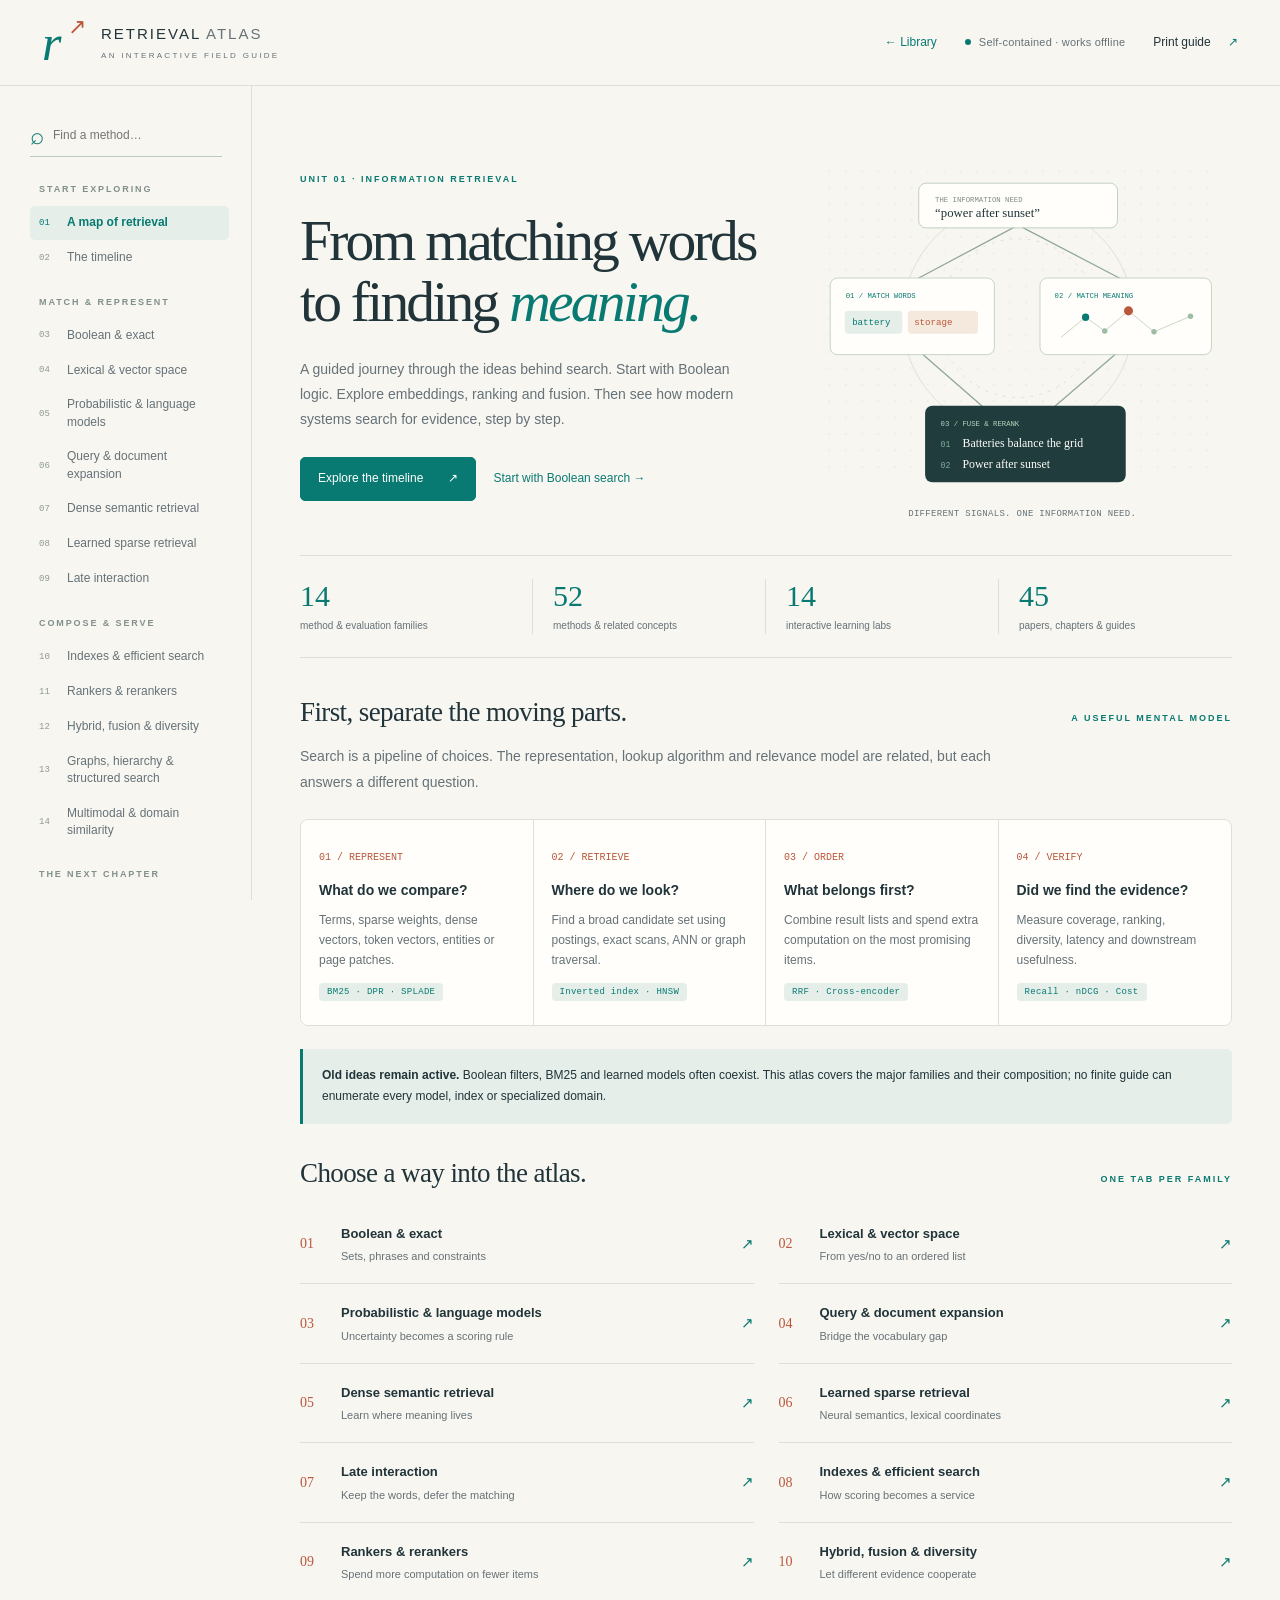
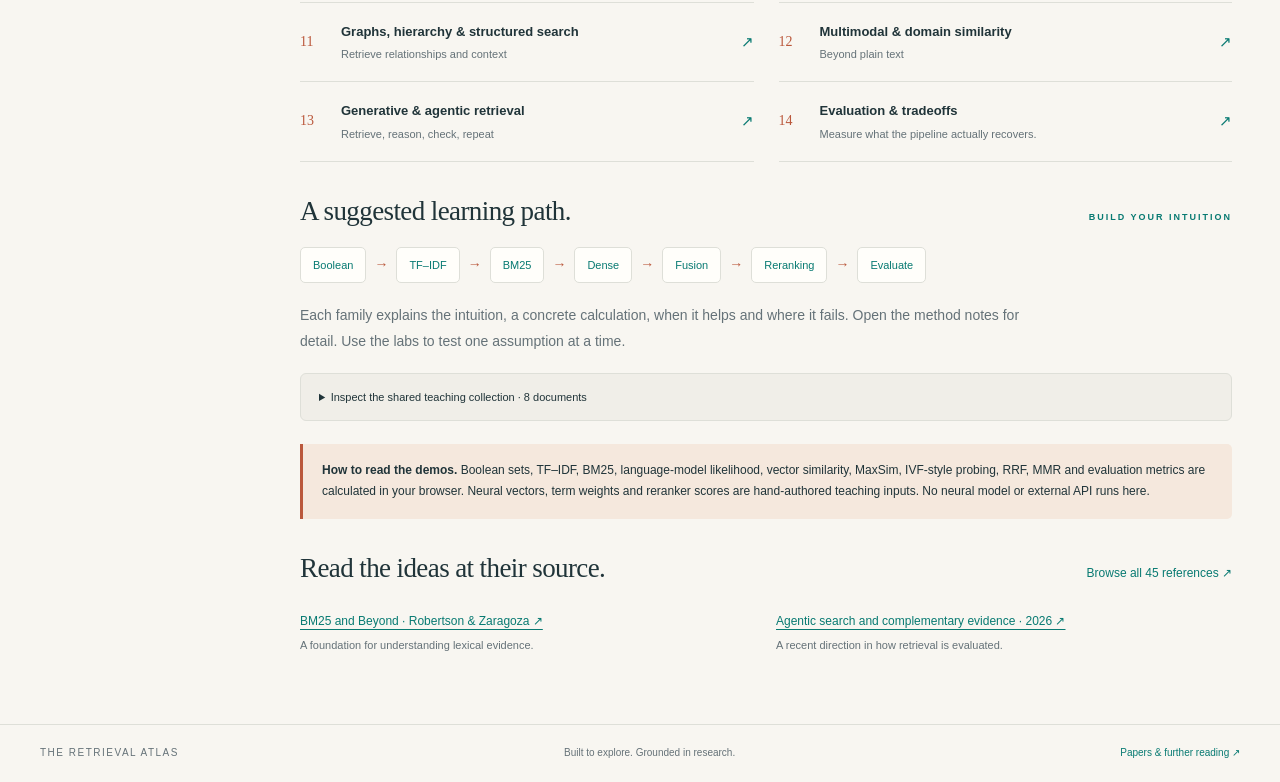
==== retrieval-methods/index.html @ c64cfba3 "Add interactive learning library and retrieval methods atlas" ====
<!doctype html>
<html lang="en">
<head>
 <meta charset="utf-8">
 <meta name="viewport" content="width=device-width,initial-scale=1">
 <meta name="theme-color" content="#f8f6f1">
 <meta name="description" content="An interactive field guide to information retrieval: Boolean search, BM25, embeddings, learned sparse retrieval, late interaction, indexes, rerankers, rank fusion and agentic search. With historical timeline, working labs and research references.">
 <title>The Retrieval Atlas — From Boolean search to reasoning</title>
 <style>:root{--paper:#f8f6f1;--ink:#203439;--muted:#657278;--line:#dedfd8;--teal:#087a72;--mint:#e5eeE9;--rust:#ba583c;--peach:#f5e8dd;--white:#fffefa;--mono:ui-monospace,SFMono-Regular,Consolas,monospace;font-family:Inter,ui-sans-serif,-apple-system,BlinkMacSystemFont,"Segoe UI",sans-serif;color-scheme:light}*{box-sizing:border-box}body{margin:0;background:var(--paper);color:var(--ink);font-size:15px;line-height:1.65}html{scroll-behavior:smooth;scroll-padding-top:95px}button,input,select{font:inherit}button,a,input,select,summary{touch-action:manipulation}button{cursor:pointer}a{color:var(--teal);text-underline-offset:4px}h1,h2,h3,h4,p{margin:0}button:focus-visible,a:focus-visible,input:focus-visible,select:focus-visible,summary:focus-visible,[tabindex]:focus-visible{outline:3px solid var(--rust);outline-offset:4px}button:disabled{opacity:.4;cursor:default}[hidden]{display:none!important}.skip{position:fixed;top:-70px;left:20px;background:var(--ink);color:white;padding:12px;z-index:100}.skip:focus{top:8px}.topbar{height:86px;position:sticky;top:0;z-index:30;background:rgba(248,246,241,.97);border-bottom:1px solid var(--line);display:flex;align-items:center;justify-content:space-between;padding:0 42px}.brand{display:flex;align-items:center;gap:13px;text-decoration:none;color:var(--ink);font-size:15px;letter-spacing:2px;line-height:1.2}.brand b{font-weight:400;color:var(--muted)}.brand small{display:block;font-size:8px;letter-spacing:2.3px;margin-top:8px;color:var(--muted)}.brand-mark{font:italic 50px Georgia,serif;position:relative;line-height:1;width:46px;color:var(--teal)}.brand-mark span{font:22px var(--mono);position:absolute;top:-4px;right:0;color:var(--rust)}.top-actions{display:flex;gap:28px;align-items:center}.offline{display:flex;align-items:center;gap:8px;color:var(--muted);font-size:11px;letter-spacing:.2px}.offline i{display:inline-block;width:6px;height:6px;border-radius:50%;background:var(--teal)}.quiet{background:none;border:0;font-size:12px;color:var(--ink);padding:8px 0}.quiet span{margin-left:14px;color:var(--teal)}.shell{max-width:1536px;margin:auto;display:grid;grid-template-columns:252px minmax(0,1fr)}.sidebar{padding:30px 22px 24px 30px;border-right:1px solid var(--line);position:sticky;top:86px;height:calc(100vh - 86px);overflow:auto;scrollbar-width:thin}.searchbox{display:flex;align-items:center;border-bottom:1px solid #bec9c4;gap:9px;margin:0 7px 25px 0;padding:6px 0}.searchbox>span{font-size:24px;line-height:1;color:var(--teal)}.searchbox input{background:none;border:0;min-width:0;width:100%;font-size:12px;padding:4px 0;color:var(--ink)}.nav-group{font-size:9px;letter-spacing:1.9px;font-weight:700;color:#81908c;margin:20px 0 9px 9px}.nav-tab{display:flex;align-items:center;width:100%;background:none;border:0;text-align:left;gap:10px;padding:8px 9px;border-radius:5px;font-size:12px;line-height:1.45;color:var(--muted);margin:1px 0;min-height:34px}.nav-tab .nav-no{font:9px var(--mono);color:#8d9994;width:18px;flex-shrink:0}.nav-tab:hover{background:#eeeee5;color:var(--ink)}.nav-tab[aria-selected=true]{background:var(--mint);color:var(--teal);font-weight:700}.nav-tab[aria-selected=true] .nav-no{color:var(--teal)}.sidebar-foot{margin:28px 9px 5px;padding-top:18px;border-top:1px solid var(--line)}.sidebar-foot p{font-family:Georgia,serif;font-size:17px;line-height:1.45;margin:10px 0;color:#66776f}.sidebar-foot small{display:block;font-size:9px;color:var(--muted)}.sidebar-foot a{font-size:10px;display:block;margin-top:12px}.eyebrow{font-size:9px;font-weight:700;letter-spacing:2px;color:var(--teal);text-transform:uppercase}.mobile-menu{display:none}main{padding:45px 48px 70px;min-width:0;min-height:85vh}.panel{animation:appear .25s ease}.panel:focus{outline:none}@keyframes appear{from{opacity:.4;transform:translateY(4px)}to{opacity:1;transform:none}}.hero{display:grid;grid-template-columns:1.15fr 1fr;gap:30px;align-items:center;padding:23px 0 36px}.hero h1{font:clamp(44px,4.5vw,68px)/1.06 Georgia,"Times New Roman",serif;letter-spacing:-2.8px;margin:24px 0}.hero h1 em{font-style:italic;color:var(--teal)}.hero-copy{max-width:440px;color:var(--muted);font-size:14px;line-height:1.8}.hero-actions{display:flex;gap:17px;align-items:center;margin-top:25px;flex-wrap:wrap}.primary{display:inline-flex;align-items:center;justify-content:center;gap:25px;background:var(--teal);color:white;border:1px solid var(--teal);border-radius:5px;padding:11px 17px;font-size:12px;text-decoration:none}.primary:hover{background:#08665f}.text-link{font-size:12px;text-decoration:none}.hero-visual{min-width:0;position:relative;max-width:460px}.hero-visual svg{display:block;width:100%;height:auto}.hero-caption{font:9px var(--mono);color:var(--muted);text-align:center;letter-spacing:.3px;margin-top:-3px}.stats{border-top:1px solid var(--line);border-bottom:1px solid var(--line);display:grid;grid-template-columns:repeat(4,1fr);padding:23px 0;margin:0 0 39px}.stat{border-right:1px solid var(--line);padding:0 20px}.stat:first-child{padding-left:0}.stat:last-child{border:0}.stat b{font:30px Georgia,serif;color:var(--teal);display:block;line-height:1.1}.stat span{font-size:10px;color:var(--muted);display:block;margin-top:6px}.section-head{display:flex;align-items:baseline;justify-content:space-between;gap:15px;margin:34px 0 16px}.section-head h2{font:27px Georgia,serif;letter-spacing:-.6px}.section-head .eyebrow{white-space:nowrap}.lead{font-size:14px;color:var(--muted);max-width:740px;margin-top:13px;line-height:1.85}.concept-grid{display:grid;grid-template-columns:repeat(4,minmax(0,1fr));margin-top:23px;gap:0;border:1px solid var(--line);border-radius:8px;overflow:hidden}.concept{padding:23px 18px;border-right:1px solid var(--line);background:var(--white)}.concept:last-child{border:0}.concept-no{font:10px var(--mono);color:var(--rust)}.concept h3{font-size:14px;margin:11px 0 8px}.concept p{font-size:12px;color:var(--muted);line-height:1.7}.concept .pill{margin-top:12px}.pill{display:inline-block;font:9px var(--mono);letter-spacing:.3px;padding:4px 8px;border-radius:4px;background:var(--mint);color:var(--teal)}.pill.warm{background:var(--peach);color:var(--rust)}.map-grid{display:grid;grid-template-columns:1fr 1fr;gap:0 25px;margin-top:12px}.map-item{display:flex;align-items:center;gap:17px;padding:18px 0;border-bottom:1px solid var(--line);text-decoration:none;color:var(--ink)}.map-item .map-number{font:14px Georgia,serif;color:var(--rust);width:24px;flex-shrink:0}.map-item h3{font-size:13px;font-weight:600}.map-item p{font-size:11px;color:var(--muted);margin-top:3px}.map-item .arrow{margin-left:auto;color:var(--teal);transition:transform .15s}.map-item:hover .arrow{transform:translateX(4px)}.note{padding:16px 19px;background:var(--mint);border-left:3px solid var(--teal);font-size:12px;line-height:1.8;border-radius:0 5px 5px 0;margin:23px 0}.note.warm{background:var(--peach);border-color:var(--rust)}.note strong{font-weight:650}.note a{color:inherit}.pathway{display:flex;flex-wrap:wrap;gap:8px;align-items:center;margin:20px 0}.pathway a,.pathway span.step{font-size:11px;padding:8px 12px;background:var(--white);border:1px solid var(--line);border-radius:5px;text-decoration:none}.pathway>span:not(.step){color:var(--rust);font-size:14px}.page-top{display:flex;justify-content:space-between;gap:12px;align-items:center;margin-bottom:23px}.chapter-no{font:10px var(--mono);letter-spacing:1px;color:var(--muted)}.era{font:10px var(--mono);color:var(--rust)}.page-title{font:clamp(36px,4vw,53px)/1.13 Georgia,serif;letter-spacing:-1.6px;margin:14px 0}.page-question{font:italic 22px Georgia,serif;color:var(--teal);margin-top:16px}.intro{max-width:830px;font-size:14px;color:var(--muted);line-height:1.9;margin-top:19px}.source-line{display:flex;gap:9px;flex-wrap:wrap;margin:17px 0;font-size:10px;align-items:center;color:var(--muted)}.source-line a{text-decoration:none;border-bottom:1px dotted #83a79b}.lab{background:#edf2ec;border:1px solid #d6e2d9;border-radius:10px;overflow:hidden;margin:32px 0}.lab-header{padding:20px 24px;border-bottom:1px solid #d6e2d9;display:flex;justify-content:space-between;align-items:center;gap:18px}.lab-header h2{font:24px Georgia,serif;margin-top:5px;letter-spacing:-.4px}.lab-tag{font:9px var(--mono);letter-spacing:.5px;color:var(--teal);background:#dbe8dd;border:1px solid #c2d7c8;border-radius:20px;padding:5px 10px;white-space:nowrap}.lab-body{display:grid;grid-template-columns:.85fr 1.15fr}.controls{padding:25px 24px;border-right:1px solid #d6e2d9;min-width:0}.control{display:block;margin:0 0 19px}.control:last-child{margin-bottom:0}.control>span,.control>label{display:flex;justify-content:space-between;gap:10px;font-size:11px;font-weight:600;color:var(--ink);margin-bottom:8px}.control output{font:11px var(--mono);color:var(--teal)}input[type=range]{width:100%;accent-color:var(--teal);display:block;margin:12px 0;height:18px}input[type=text],input[type=search],select{max-width:100%}.control input[type=text],.control select,.library-filters input,.library-filters select{width:100%;padding:9px 10px;border:1px solid #c4d0c6;border-radius:4px;background:var(--white);color:var(--ink);font-size:12px}.control-help{font-size:10px;color:var(--muted);line-height:1.7;margin-top:5px}.control.check{display:flex;gap:9px;align-items:flex-start;font-size:11px;line-height:1.6}.check input{accent-color:var(--teal);margin-top:4px}.controls .note{padding:10px 12px;font-size:10px;background:#e0eae1;margin:18px 0 0}.result{padding:24px;min-width:0;background:rgba(255,254,250,.7);font-size:12px}.result h3{font:20px Georgia,serif;margin-bottom:13px}.result p{font-size:11px;line-height:1.8;color:var(--muted);margin:12px 0 0}.result strong{color:var(--ink)}.formula{font:11px/1.85 var(--mono);background:#f0eee7;border:1px solid #e1e1d7;border-radius:4px;padding:11px 13px;overflow-wrap:anywhere;margin:14px 0;color:#34594e}.result .formula{background:#e8eee6;border-color:#d7e2d5;font-size:10px}.rank-row{display:grid;grid-template-columns:20px minmax(0,1fr) 58px;align-items:center;gap:9px;margin:12px 0}.rank-pos{font:10px var(--mono);color:var(--muted)}.rank-label{font-size:11px;line-height:1.5}.rank-label small{font-size:9px;color:var(--muted);display:block}.rank-value{font:10px var(--mono);text-align:right;color:var(--teal)}.track{height:4px;background:#dce4d8;margin-top:6px;border-radius:3px;overflow:hidden}.track b{display:block;background:var(--teal);height:100%;max-width:100%;transition:width .18s}.rank-row:nth-of-type(2) .track b{background:var(--rust)}.mini-table{width:100%;border-collapse:collapse;font-size:10px;margin:12px 0}.mini-table th{text-align:left;font-weight:600;color:var(--muted);font-size:9px}.mini-table td,.mini-table th{padding:8px 6px;border-bottom:1px solid #dce3d8;vertical-align:top}.mini-table td:first-child,.mini-table th:first-child{padding-left:0}.mini-table .hit{color:var(--teal);font-weight:650}.mini-table .miss{color:#8b9690}.table-wrap{overflow-x:auto;max-width:100%}.empty{padding:20px 0;color:var(--muted);font-size:12px}.metric-grid{display:grid;grid-template-columns:repeat(3,minmax(0,1fr));gap:10px;margin:13px 0}.metric{background:var(--white);border:1px solid var(--line);border-radius:5px;padding:12px 10px}.metric strong{display:block;font:24px Georgia,serif;color:var(--teal);line-height:1.2}.metric small{font-size:9px;color:var(--muted);display:block;margin-top:5px}.method-grid{display:grid;grid-template-columns:1fr 1fr;gap:15px}.method{border:1px solid var(--line);border-radius:7px;background:var(--white);align-self:start;overflow:hidden;scroll-margin-top:105px}.method summary{list-style:none;cursor:pointer;padding:19px 20px;display:grid;grid-template-columns:1fr 16px;gap:8px;align-items:center}.method summary::-webkit-details-marker{display:none}.method summary:after{content:'＋';color:var(--teal);font:18px var(--mono)}.method[open] summary:after{content:'−'}.method summary .eyebrow{font-size:8px;letter-spacing:1.4px;display:block;margin-bottom:7px}.method h3{font:19px/1.3 Georgia,serif;letter-spacing:-.3px}.method-content{padding:0 20px 21px;font-size:12px;color:var(--muted)}.method-content p{margin:10px 0;line-height:1.8}.method-content .formula{font-size:10px}.method-content h4{font-size:9px;letter-spacing:1px;color:var(--rust);margin-top:17px;text-transform:uppercase}.method-content .example{padding-left:12px;border-left:2px solid #b9d4c0;color:var(--ink)}.method-content .source-line{font-size:9px;margin-bottom:0}.small-button{border:1px solid #b9c6bd;border-radius:4px;background:none;padding:6px 10px;color:var(--teal);font-size:10px}.small-button:hover{background:var(--mint)}.panel-bottom{border-top:1px solid var(--line);margin-top:35px;padding-top:18px;display:flex;justify-content:space-between;gap:20px;font-size:11px}.panel-bottom a{text-decoration:none;max-width:48%}.timeline-tools{display:flex;flex-wrap:wrap;gap:7px;margin:22px 0}.chip{border:1px solid var(--line);border-radius:20px;background:none;padding:6px 12px;font-size:10px;color:var(--muted)}.chip[aria-pressed=true]{background:var(--teal);border-color:var(--teal);color:white}.timeline-layout{display:grid;grid-template-columns:1fr 1fr;gap:34px;margin-top:30px;align-items:start}.timeline-list{padding-left:4px}.timeline-event{display:grid;grid-template-columns:80px 1fr;gap:14px;text-align:left;width:100%;background:none;border:0;position:relative;padding:0 0 28px 16px;color:var(--ink)}.timeline-event:before{content:'';position:absolute;width:1px;background:var(--line);left:0;top:7px;bottom:-7px}.timeline-event:after{content:'';position:absolute;left:-3px;top:7px;width:7px;height:7px;background:#b7c6ba;border-radius:50%}.timeline-event[aria-pressed=true]:after{background:var(--rust);box-shadow:0 0 0 4px var(--peach)}.timeline-event[aria-pressed=true] strong{color:var(--teal)}.timeline-event time{font:10px var(--mono);color:var(--rust);padding-top:2px}.timeline-event strong{font-size:12px;line-height:1.55;font-weight:600}.timeline-event small{display:block;color:var(--muted);font-size:9px;margin-top:3px;font-weight:400}.timeline-detail{background:var(--white);border:1px solid var(--line);border-radius:8px;padding:30px;position:sticky;top:116px}.timeline-detail .big-year{font:48px Georgia,serif;color:var(--teal);letter-spacing:-2px}.timeline-detail h2{font:28px/1.25 Georgia,serif;margin:15px 0}.timeline-detail p{font-size:13px;color:var(--muted);line-height:1.85;margin-bottom:20px}.timeline-detail .source-line{display:block}.timeline-detail .source-line a{display:block;margin-top:7px;line-height:1.7}.timeline-detail .primary{margin-top:15px}.timeline-legend{font-size:10px;color:var(--muted)}.corpus-list{display:grid;grid-template-columns:1fr 1fr;gap:10px;margin-top:16px}.corpus-doc{background:var(--white);border:1px solid var(--line);padding:15px;border-radius:5px;font-size:11px}.corpus-doc h3{font-size:12px;font-weight:600}.corpus-doc p{margin-top:6px;color:var(--muted);font-size:11px}.corpus-doc .pill{margin:8px 5px 0 0;font-size:8px}.corpus-doc code{font:9px var(--mono);color:var(--rust);margin-right:7px}.corpus-toggle{margin-top:18px;border:1px solid var(--line);padding:14px 18px;border-radius:6px;background:#f0eee8}.corpus-toggle>summary{font-size:11px;cursor:pointer}.library-filters{display:grid;grid-template-columns:2fr 1fr 1fr;gap:10px;margin:25px 0 12px}.library-filters label{font-size:9px;color:var(--muted)}.library-filters input,.library-filters select{margin-top:5px;background:var(--white)}.library-count{font:10px var(--mono);color:var(--muted);margin-bottom:10px}.paper{display:grid;grid-template-columns:52px minmax(0,1fr) 24px;gap:19px;padding:23px 0;border-bottom:1px solid var(--line)}.paper-year{font:17px Georgia,serif;color:var(--rust)}.paper h3{font:19px/1.35 Georgia,serif}.paper h3 a{color:var(--ink);text-decoration:none}.paper h3 a:hover{color:var(--teal)}.paper .authors{font-size:10px;color:var(--muted);margin:5px 0 8px}.paper p{font-size:12px;line-height:1.8;color:var(--muted)}.paper .pill{font-size:8px;margin:12px 5px 0 0}.paper .paper-open{font-size:20px;text-decoration:none}.reading-path{display:grid;grid-template-columns:repeat(3,1fr);gap:14px;margin:24px 0}.reading-path>div{border-top:2px solid var(--teal);padding:15px 0}.reading-path h3{font:20px Georgia,serif;margin:7px 0 10px}.reading-path a{display:block;font-size:11px;margin:7px 0}.source-preview{display:grid;grid-template-columns:1fr 1fr;gap:20px}.source-preview a{display:block;font-size:12px;margin-top:12px}.source-preview p{font-size:11px;color:var(--muted);margin-top:4px}.footer{border-top:1px solid var(--line);padding:20px 40px;font-size:10px;color:var(--muted);display:flex;justify-content:space-between;gap:20px;position:relative;z-index:1;background:var(--paper)}.footer>span:first-child{letter-spacing:1.5px}.footer a{font-size:10px;text-decoration:none}#search-results{padding:0 0 12px;font-size:11px}#search-results button{display:block;width:100%;background:var(--white);border:1px solid var(--line);border-radius:4px;padding:9px;text-align:left;color:var(--ink);font-size:10px;margin:5px 0}#search-results button small{display:block;color:var(--teal);font-size:8px;margin-top:4px}.geom{width:100%;height:auto;display:block}.matrix td{text-align:center;font:11px var(--mono);background:#f4f4ed}.matrix td.max{background:#c9dfcb;color:#145948;font-weight:700}.matrix th{font-size:9px}.status{display:inline-flex;align-items:center;padding:3px 7px;border-radius:3px;background:var(--mint);color:var(--teal);font-size:9px}.status.bad{color:var(--rust);background:var(--peach)}.tile-row{display:flex;flex-wrap:wrap;gap:6px;margin:10px 0}.term-tile{padding:6px 8px;font:10px var(--mono);border:1px solid #b8cebe;border-radius:4px;background:#e4eee1;color:var(--teal)}.term-tile.off{background:#eeeae3;border-color:#e1ddd5;color:#89918b;text-decoration:line-through}.wide-lab .lab-body{grid-template-columns:1fr}.wide-lab .controls{border-right:0;border-bottom:1px solid #d6e2d9;display:grid;grid-template-columns:repeat(3,1fr);gap:20px}.wide-lab .control{margin:0}.eval-row{display:grid;grid-template-columns:24px minmax(0,1fr) 76px 56px;gap:10px;align-items:center;padding:12px 0;border-bottom:1px solid var(--line);font-size:11px}.eval-row .move{display:flex;gap:3px}.eval-row button{background:var(--white);border:1px solid var(--line);border-radius:3px;padding:4px 8px;font-size:11px;color:var(--teal)}.eval-row .gain{font:9px var(--mono);color:var(--rust)}.noscript{padding:30px;color:var(--ink);background:var(--peach)}.muted{color:var(--muted)}.frontier-trace{display:grid;gap:9px;margin:10px 0}.trace-step{padding:10px 13px;background:var(--white);border:1px solid var(--line);border-radius:4px;font-size:11px}.trace-step strong{display:block;color:var(--teal);font-size:10px}.trace-step small{font-size:10px;color:var(--muted)}.quiz{margin-top:25px;padding:20px;border:1px dashed #b8c9be;border-radius:6px}.quiz h3{font:19px Georgia,serif}.quiz p{font-size:12px;color:var(--muted);margin:8px 0 12px}.quiz button{margin:4px 5px 4px 0}.quiz-answer{font-size:11px;color:var(--teal);margin-top:10px}.print-only{display:none}@media(min-width:1500px){main{padding-left:64px;padding-right:64px}}@media(max-width:1150px){.shell{grid-template-columns:218px minmax(0,1fr)}main{padding:35px 30px 60px}.sidebar{padding-left:18px;padding-right:15px}.hero{gap:15px}.hero h1{font-size:49px}.concept-grid{grid-template-columns:1fr 1fr}.concept:nth-child(2){border-right:0}.concept:nth-child(-n+2){border-bottom:1px solid var(--line)}.lab-body{grid-template-columns:.85fr 1.15fr}.controls,.result{padding:20px 17px}.timeline-layout{gap:22px}.timeline-detail{padding:22px}}@media(max-width:850px){.topbar{padding:0 24px}.offline{display:none}.shell{grid-template-columns:190px minmax(0,1fr)}.sidebar{padding-left:13px;padding-right:12px}.nav-tab{font-size:11px;gap:7px}.nav-tab .nav-no{width:15px}.hero{grid-template-columns:1fr}.hero-visual{max-width:410px;margin:0 auto;width:100%}.hero h1{font-size:53px;max-width:500px}.hero-copy{max-width:530px}.hero{padding-top:0;gap:15px}.hero-visual svg{max-height:270px}.lab-body{grid-template-columns:1fr}.controls{border-right:0;border-bottom:1px solid #d6e2d9}.method-grid{grid-template-columns:1fr}.map-grid{grid-template-columns:1fr}.timeline-layout{grid-template-columns:1fr}.timeline-detail{position:static;grid-row:1}.library-filters{grid-template-columns:1fr 1fr}.library-filters label:first-child{grid-column:1/-1}.reading-path{grid-template-columns:1fr}.wide-lab .controls{grid-template-columns:1fr 1fr}.source-preview{grid-template-columns:1fr}.stats{grid-template-columns:1fr 1fr;row-gap:20px}.stat:nth-child(2){border:0}.stat:nth-child(3){padding-left:0}}@media(max-width:640px){html{scroll-padding-top:81px}.topbar{height:72px;padding:0 19px}.brand{font-size:12px;gap:9px;letter-spacing:1.5px}.brand-mark{font-size:42px;width:39px}.brand-mark span{font-size:18px}.brand small{font-size:7px;letter-spacing:1.8px}.top-actions{gap:10px}.back-home{font-size:10px}.quiet{font-size:10px}.quiet span{margin-left:6px}.shell{display:block}.sidebar{position:sticky;top:72px;z-index:25;height:auto;padding:0;border-right:0;border-bottom:1px solid var(--line);background:var(--paper);overflow:visible}.mobile-menu{display:flex;justify-content:space-between;align-items:center;width:100%;border:0;background:none;padding:13px 21px;text-align:left;font-size:12px;color:var(--teal)}#sidebar-body{display:none;max-height:66vh;overflow:auto;padding:12px 20px 20px}.sidebar.menu-open #sidebar-body{display:block}.sidebar-foot{display:none}.searchbox{margin-bottom:12px}.nav-group{margin-top:13px}#tabs{display:grid;grid-template-columns:1fr 1fr;gap:2px 7px}#tabs .nav-group{grid-column:1/-1}.nav-tab{font-size:10px;padding:8px 7px}.nav-tab[aria-selected=true]{background:#dce9df}main{padding:27px 21px 45px}.hero h1{font-size:47px;letter-spacing:-2px;margin:19px 0}.hero-copy{font-size:13px}.hero{padding-bottom:26px}.hero-visual{max-width:350px}.stats{padding:20px 0;margin-bottom:28px}.stat b{font-size:27px}.stat span{font-size:9px}.concept-grid{grid-template-columns:1fr 1fr}.concept{padding:18px 13px}.concept h3{font-size:12px}.concept p{font-size:11px}.section-head h2{font-size:24px}.section-head .eyebrow{font-size:8px;letter-spacing:1px}.page-title{font-size:38px}.page-question{font-size:20px;line-height:1.4}.intro,.lead{font-size:13px}.lab-header{padding:18px;align-items:flex-start}.lab-header h2{font-size:21px}.lab-tag{font-size:7px;padding:4px 7px;white-space:normal;max-width:95px;text-align:center;margin-top:3px}.lab-body{grid-template-columns:1fr}.controls,.result{padding:19px 17px}.corpus-list{grid-template-columns:1fr}.timeline-event{grid-template-columns:73px 1fr;gap:8px}.timeline-detail .big-year{font-size:40px}.timeline-detail h2{font-size:25px}.reading-path{gap:6px}.paper{grid-template-columns:36px minmax(0,1fr) 15px;gap:12px}.paper-year{font-size:14px}.paper h3{font-size:18px}.library-filters{gap:8px}.library-filters select{font-size:10px;padding:8px 4px}.metric-grid{gap:6px}.metric{padding:10px 8px}.metric strong{font-size:22px}.metric small{font-size:8px}.wide-lab .controls{grid-template-columns:1fr}.eval-row{grid-template-columns:21px minmax(0,1fr) 60px 36px;gap:6px;font-size:10px}.eval-row button{padding:4px 6px}.eval-row .gain{font-size:8px}.footer{padding:18px 21px;flex-wrap:wrap;font-size:9px}.footer>span:nth-child(2){display:none}.pathway a{font-size:10px}.note{padding:14px;font-size:11px}.method summary{padding:17px}.method-content{padding:0 17px 18px}.method h3{font-size:19px}.panel-bottom{font-size:10px}.table-wrap{scrollbar-width:thin}}@media(prefers-reduced-motion:reduce){html{scroll-behavior:auto}.panel{animation:none}.track b,.map-item .arrow{transition:none}}@media print{body{background:white;font-size:10pt;color:#111}.topbar{position:static;padding:0 0 15px;height:65px;background:white}.top-actions,.sidebar,.footer,.skip,.hero-actions,.small-button,.panel-bottom,.timeline-tools,.library-filters,.quiz button{display:none!important}.shell{display:block}.panel[hidden]{display:block!important}.panel{animation:none;page-break-before:always}.panel:first-child{page-break-before:auto}main{padding:0}.hero{padding-top:20px;grid-template-columns:1fr 1fr}.hero h1{font-size:36pt}.hero-visual svg{height:240px}.stats{padding:12px 0;margin-bottom:15px}.page-title{font-size:30pt}.intro,.lead{font-size:10pt}.note{background:#f4f5f0}.lab{break-inside:avoid}.lab-body{grid-template-columns:1fr 1fr}.lab-tag{font-size:7pt}.controls,.result{padding:13px}.method-grid{display:block;columns:2;column-gap:15px}.method{break-inside:avoid;margin:0 0 12px}.method summary:after{display:none}.method-content{font-size:9pt}.method h3{font-size:15pt}.method-content .formula{font-size:7pt}.method summary{padding:12px 15px}.method-content{padding:0 15px 15px}.paper{break-inside:avoid;padding:14px 0}.timeline-layout{grid-template-columns:1fr}.timeline-detail{display:none}.timeline-list{columns:2;column-gap:30px}.timeline-event{break-inside:avoid}.timeline-event:before{display:none}.timeline-event small{font-size:8pt}.source-line{font-size:7pt}.reading-path{grid-template-columns:repeat(3,1fr)}.corpus-list{grid-template-columns:1fr 1fr}.print-only{display:block}.formula{overflow-wrap:anywhere}.wide-lab .lab-body{grid-template-columns:1fr}.metric-grid{grid-template-columns:repeat(3,1fr)}.map-grid{grid-template-columns:1fr 1fr}a{color:#185b50}.section-head{margin-top:20px}}
</style>
</head>
<body>
<a class="skip" href="#main">Skip to content</a>
<header class="topbar">
 <a class="brand" href="#overview" aria-label="Retrieval Atlas home"><span class="brand-mark" aria-hidden="true">r<span>↗</span></span><span>RETRIEVAL <b>ATLAS</b><small>AN INTERACTIVE FIELD GUIDE</small></span></a>
 <div class="top-actions"><a class="text-link back-home" href="../index.html">← Library</a><span class="offline"><i></i> Self-contained · works offline</span><button class="quiet" id="print-guide" type="button">Print guide <span aria-hidden="true">↗</span></button></div>
</header>
<div class="shell">
 <aside class="sidebar" aria-label="Guide navigation">
  <button type="button" class="mobile-menu" id="menu-toggle" aria-expanded="false" aria-controls="sidebar-body">Explore chapters <span aria-hidden="true">＋</span></button>
  <div id="sidebar-body">
   <label class="searchbox"><span aria-hidden="true">⌕</span><input id="global-search" type="search" placeholder="Find a method…" aria-label="Search methods and papers" autocomplete="off"></label>
   <div id="search-results" hidden aria-live="polite"></div>
   <nav id="tabs" role="tablist" aria-label="Retrieval method categories" aria-orientation="vertical"></nav>
   <div class="sidebar-foot"><span class="eyebrow">THE RESEARCH EDITION</span><p>From exact rules to<br>adaptive evidence search.</p><small>Sources checked 20 October 2026</small><a href="../index.html">← All learning units</a></div>
  </div>
 </aside>
 <main id="main" tabindex="-1"></main>
</div>
<footer class="footer"><span>THE RETRIEVAL ATLAS</span><span>Built to explore. Grounded in research.</span><a href="#sources">Papers & further reading ↗</a></footer>
<noscript><div class="noscript">This interactive guide needs JavaScript enabled. All content and calculations are embedded in this file; no internet connection is needed for the guide.</div></noscript>
<script id="atlas-data" type="application/json">{"sources":[{"id":"luhn","year":1957,"title":"A Statistical Approach to Mechanized Encoding and Searching of Literary Information","author":"H. P. Luhn","url":"https://web.stanford.edu/class/linguist289/luhn57.pdf","kind":"Paper","category":"History","why":"Early statistical indexing: use patterns of words to organize and search literature."},{"id":"boolean","year":2008,"title":"Introduction to Information Retrieval · Boolean retrieval","author":"Manning, Raghavan & Schütze","url":"https://nlp.stanford.edu/IR-book/html/htmledition/boolean-retrieval-1.html","kind":"Book chapter","category":"Boolean","why":"A clear starting point for documents, terms, postings lists and set operations."},{"id":"vsm","year":1975,"title":"A vector space model for automatic indexing","author":"Salton, Wong & Yang","url":"https://doi.org/10.1145/361219.361220","kind":"Paper","category":"Lexical","why":"The landmark vector-space formulation; compare geometric similarity with exact matching."},{"id":"lsi","year":2008,"title":"Introduction to Information Retrieval · Latent semantic indexing","author":"Manning, Raghavan & Schütze","url":"https://nlp.stanford.edu/IR-book/html/htmledition/latent-semantic-indexing-1.html","kind":"Book chapter","category":"Dense","why":"An accessible account of SVD and the earlier path to latent semantic representations."},{"id":"prob","year":2008,"title":"Introduction to Information Retrieval · Probabilistic information retrieval","author":"Manning, Raghavan & Schütze","url":"https://nlp.stanford.edu/IR-book/html/htmledition/probabilistic-information-retrieval-1.html","kind":"Book chapter","category":"Probabilistic","why":"Probability Ranking Principle and the Binary Independence Model, with their assumptions."},{"id":"bm25","year":2009,"title":"The Probabilistic Relevance Framework: BM25 and Beyond","author":"Robertson & Zaragoza","url":"https://www.ccs.neu.edu/home/vip/teach/IRcourse/IR_surveys/robertson_foundations.pdf","kind":"Survey","category":"Probabilistic","why":"Connects BM25 and BM25F to probabilistic modeling rather than treating them as arbitrary formulas."},{"id":"bm25teach","year":2008,"title":"Introduction to Information Retrieval · Okapi BM25","author":"Manning, Raghavan & Schütze","url":"https://nlp.stanford.edu/IR-book/html/htmledition/okapi-bm25-a-non-binary-model-1.html","kind":"Book chapter","category":"Probabilistic","why":"Explains term-frequency saturation, document length and common scoring variants."},{"id":"lm","year":1998,"title":"A Language Modeling Approach to Information Retrieval","author":"Ponte & Croft","url":"https://ciir.cs.umass.edu/pubfiles/ir-120.pdf","kind":"Paper","category":"Probabilistic","why":"The seminal query-likelihood perspective: how likely would a document model generate the query?"},{"id":"feedback","year":2008,"title":"Relevance feedback and pseudo relevance feedback","author":"Manning, Raghavan & Schütze","url":"https://nlp.stanford.edu/IR-book/html/htmledition/relevance-feedback-and-pseudo-relevance-feedback-1.html","kind":"Book chapter","category":"Expansion","why":"Distinguishes judged feedback from assuming top-ranked documents are relevant."},{"id":"rocchio","year":2008,"title":"The Rocchio algorithm for relevance feedback","author":"Manning, Raghavan & Schütze","url":"https://nlp.stanford.edu/IR-book/html/htmledition/the-rocchio-algorithm-for-relevance-feedback-1.html","kind":"Book chapter","category":"Expansion","why":"A classic 1971 method: move a query toward relevant documents and away from irrelevant ones."},{"id":"doc2query","year":2019,"title":"Document Expansion by Query Prediction","author":"Nogueira, Yang, Lin & Cho","url":"https://arxiv.org/abs/1904.08375","kind":"Paper","category":"Expansion","why":"Generate plausible queries offline and append them to documents to improve lexical matching."},{"id":"hyde","year":2022,"title":"Precise Zero-Shot Dense Retrieval without Relevance Labels","author":"Gao, Ma, Lin & Callan","url":"https://arxiv.org/abs/2212.10496","kind":"Paper","category":"Expansion","why":"HyDE embeds a hypothetical answer-like document, then retrieves real evidence. Published at ACL 2023."},{"id":"pagerank","year":1998,"title":"The Anatomy of a Large-Scale Hypertextual Web Search Engine","author":"Brin & Page","url":"https://research.google/pubs/the-anatomy-of-a-large-scale-hypertextual-web-search-engine/","kind":"Paper","category":"Structured","why":"An early web-search architecture incorporating links, anchor text and scalable indexing."},{"id":"ltr","year":2010,"title":"From RankNet to LambdaRank to LambdaMART: An Overview","author":"Chris J. C. Burges","url":"https://www.microsoft.com/en-us/research/publication/from-ranknet-to-lambdarank-to-lambdamart-an-overview/","kind":"Survey","category":"Ranking","why":"Explains learned ranking losses and boosted-tree ranking with metric-sensitive gradients."},{"id":"ltrstory","year":2015,"title":"RankNet: A ranking retrospective","author":"Chris J. C. Burges · Microsoft Research","url":"https://www.microsoft.com/en-us/research/blog/ranknet-a-ranking-retrospective/","kind":"Article","category":"Ranking","why":"An engaging first-person history of the route from pairwise learning to LambdaMART."},{"id":"bert","year":2019,"title":"Passage Re-ranking with BERT","author":"Nogueira & Cho","url":"https://arxiv.org/abs/1901.04085","kind":"Paper","category":"Ranking","why":"The influential cross-encoder approach: jointly encode each query and candidate passage."},{"id":"sbert","year":2019,"title":"Sentence-BERT: Sentence Embeddings using Siamese BERT-Networks","author":"Reimers & Gurevych","url":"https://arxiv.org/abs/1908.10084","kind":"Paper","category":"Dense","why":"Shows why independently computed embeddings make semantic similarity search practical."},{"id":"dpr","year":2020,"title":"Dense Passage Retrieval for Open-Domain Question Answering","author":"Karpukhin et al.","url":"https://arxiv.org/abs/2004.04906","kind":"Paper","category":"Dense","why":"Train query and passage encoders with relevance supervision for first-stage retrieval."},{"id":"neural","year":2017,"title":"Neural Models for Information Retrieval","author":"Mitra & Craswell","url":"https://arxiv.org/abs/1705.01509","kind":"Survey","category":"Dense","why":"Historical bridge from hand-engineered features to learned representations and neural matching."},{"id":"transformers","year":2020,"title":"Pretrained Transformers for Text Ranking: BERT and Beyond","author":"Lin, Nogueira & Yates","url":"https://arxiv.org/abs/2010.06467","kind":"Survey","category":"Ranking","why":"A long-form guide to dense retrieval, reranking, long documents and efficiency tradeoffs."},{"id":"splade","year":2021,"title":"SPLADE: Sparse Lexical and Expansion Model for First Stage Ranking","author":"Formal, Piwowarski & Clinchant","url":"https://arxiv.org/abs/2107.05720","kind":"Paper","category":"Sparse","why":"Learn sparse vocabulary weights and expansion while retaining inverted-index retrieval."},{"id":"impact","year":2024,"title":"DeeperImpact: Optimizing Sparse Learned Index Structures","author":"Basnet, Gou, Mallia & Suel","url":"https://arxiv.org/abs/2405.17093","kind":"Paper","category":"Sparse","why":"Revisits learned term impacts and document expansion as an alternative sparse design."},{"id":"colbert","year":2020,"title":"ColBERT: Efficient and Effective Passage Search via Contextualized Late Interaction over BERT","author":"Khattab & Zaharia","url":"https://arxiv.org/abs/2004.12832","kind":"Paper","category":"Late interaction","why":"Keep token vectors and use late interaction instead of collapsing each passage into one vector."},{"id":"colbert2","year":2021,"title":"ColBERTv2: Effective and Efficient Retrieval via Lightweight Late Interaction","author":"Santhanam et al.","url":"https://arxiv.org/abs/2112.01488","kind":"Paper","category":"Late interaction","why":"Compression and supervision improve multi-vector retrieval. Preprint 2021; NAACL 2022."},{"id":"hnsw","year":2016,"title":"Efficient and robust approximate nearest neighbor search using Hierarchical Navigable Small World graphs","author":"Malkov & Yashunin","url":"https://arxiv.org/abs/1603.09320","kind":"Paper","category":"Indexes","why":"A layered proximity graph makes approximate vector lookup efficient; preprint 2016, journal 2020."},{"id":"faiss","year":2017,"title":"Billion-scale similarity search with GPUs","author":"Johnson, Douze & Jégou","url":"https://arxiv.org/abs/1702.08734","kind":"Paper","category":"Indexes","why":"Efficient vector search, GPU execution and compression at very large scale."},{"id":"rrf","year":2009,"title":"Reciprocal rank fusion outperforms condorcet and individual rank learning methods","author":"Cormack, Clarke & Büttcher","url":"https://research.google/pubs/reciprocal-rank-fusion-outperforms-condorcet-and-individual-rank-learning-methods/","kind":"Paper","category":"Fusion","why":"Combine ranked lists using positions, avoiding a requirement to calibrate raw scores."},{"id":"mmr","year":1998,"title":"The Use of MMR, Diversity-Based Reranking for Reordering Documents and Producing Summaries","author":"Carbonell & Goldstein","url":"https://www.cs.cmu.edu/~jgc/publication/The_Use_MMR_Diversity_Based_LTMIR_1998.pdf","kind":"Paper","category":"Fusion","why":"A foundational relevance-versus-redundancy objective for selecting a useful result set."},{"id":"rankzephyr","year":2023,"title":"RankZephyr: Effective and Robust Zero-Shot Listwise Reranking is a Breeze!","author":"Pradeep, Sharifymoghaddam & Lin","url":"https://arxiv.org/abs/2312.02724","kind":"Paper","category":"Ranking","why":"An open listwise LLM reranker and experiments on robustness to candidate order."},{"id":"rag","year":2020,"title":"Retrieval-Augmented Generation for Knowledge-Intensive NLP Tasks","author":"Lewis et al.","url":"https://arxiv.org/abs/2005.11401","kind":"Paper","category":"Frontier","why":"Combines a retrievable external memory with generation. RAG is a system architecture, not a similarity metric."},{"id":"dsi","year":2022,"title":"Transformer Memory as a Differentiable Search Index","author":"Tay et al.","url":"https://arxiv.org/abs/2202.06991","kind":"Paper","category":"Frontier","why":"Generate document identifiers directly from a model rather than looking up vectors in a conventional index."},{"id":"selfrag","year":2023,"title":"Self-RAG: Learning to Retrieve, Generate, and Critique through Self-Reflection","author":"Asai et al.","url":"https://arxiv.org/abs/2310.11511","kind":"Paper","category":"Frontier","why":"Train a generator to decide when retrieval is needed and critique evidence and outputs. ICLR 2024."},{"id":"raptor","year":2024,"title":"RAPTOR: Recursive Abstractive Processing for Tree-Organized Retrieval","author":"Sarthi et al.","url":"https://arxiv.org/abs/2401.18059","kind":"Paper","category":"Structured","why":"Retrieve at different abstraction levels through recursively clustered and summarized text."},{"id":"graphrag","year":2024,"title":"From Local to Global: A Graph RAG Approach to Query-Focused Summarization","author":"Edge et al.","url":"https://arxiv.org/abs/2404.16130","kind":"Paper","category":"Structured","why":"Entity graphs and community summaries support corpus-level questions; distinguish this from simple graph traversal."},{"id":"clip","year":2021,"title":"Learning Transferable Visual Models From Natural Language Supervision","author":"Radford et al.","url":"https://arxiv.org/abs/2103.00020","kind":"Paper","category":"Multimodal","why":"Contrastive image/text encoders put two modalities into a comparable representation space."},{"id":"colpali","year":2024,"title":"ColPali: Efficient Document Retrieval with Vision Language Models","author":"Faysse et al.","url":"https://arxiv.org/abs/2407.01449","kind":"Paper","category":"Multimodal","why":"Embed rendered document pages with multiple vectors to preserve visual structure and use late interaction."},{"id":"qwen","year":2025,"title":"Qwen3 Embedding: Advancing Text Embedding and Reranking Through Foundation Models","author":"Zhang et al.","url":"https://arxiv.org/abs/2506.05176","kind":"Paper","category":"Frontier","why":"Representative recent embedding and reranking work with multilingual training and task instructions."},{"id":"diver","year":2025,"title":"DIVER: A Multi-Stage Approach for Reasoning-intensive Information Retrieval","author":"Sun et al.","url":"https://arxiv.org/abs/2508.07995","kind":"Paper","category":"Frontier","why":"Combines preprocessing, iterative reasoning-based query expansion, trained retrieval and reranking. Revised April 2026."},{"id":"brightpro","year":2026,"title":"Rethinking Reasoning-Intensive Retrieval: Evaluating and Advancing Retrievers in Agentic Search Systems","author":"Zhao et al.","url":"https://arxiv.org/abs/2605.04018","kind":"Paper","category":"Frontier","why":"BRIGHT-Pro evaluates complementary evidence and iterative search; the paper also introduces aspect-aware retriever training."},{"id":"trec","year":1992,"title":"The First Text REtrieval Conference · TREC-1 proceedings","author":"NIST","url":"https://trec.nist.gov/proceedings/proceedings.html","kind":"Proceedings","category":"Evaluation","why":"Shared corpora, topics and relevance judgments enable reproducible comparison. First conference: November 1992."},{"id":"eval","year":2008,"title":"Evaluation of ranked retrieval results","author":"Manning, Raghavan & Schütze","url":"https://nlp.stanford.edu/IR-book/html/htmledition/evaluation-of-ranked-retrieval-results-1.html","kind":"Book chapter","category":"Evaluation","why":"Understand precision, recall, average precision and rank-sensitive evaluation."},{"id":"beir","year":2021,"title":"BEIR: A Heterogenous Benchmark for Zero-shot Evaluation of Information Retrieval Models","author":"Thakur et al.","url":"https://arxiv.org/abs/2104.08663","kind":"Paper","category":"Evaluation","why":"Evaluate transfer across retrieval tasks and domains instead of trusting one in-domain result."},{"id":"bright","year":2024,"title":"BRIGHT: A Realistic and Challenging Benchmark for Reasoning-Intensive Retrieval","author":"Su et al.","url":"https://arxiv.org/abs/2407.12883","kind":"Paper","category":"Evaluation","why":"A benchmark for relevance that requires reasoning beyond surface similarity."},{"id":"retrievearticle","year":2026,"title":"Retrieve & Re-Rank · Sentence Transformers documentation","author":"Sentence Transformers maintainers","url":"https://www.sbert.net/examples/sentence_transformer/applications/retrieve_rerank/README.html","kind":"Practical guide","category":"Ranking","why":"An implementation-oriented explanation of bi-encoders, cross-encoders and candidate pipelines. Accessed October 2026; date is not a publication claim."},{"id":"booldocs","year":2026,"title":"Boolean query · Elasticsearch reference","author":"Elastic","url":"https://www.elastic.co/docs/reference/query-languages/query-dsl/query-dsl-bool-query","kind":"Documentation","category":"Boolean","why":"Modern Boolean clauses combine scoring with filters; pure Boolean matching and scored queries are different. Accessed October 2026."}],"categories":[{"id":"boolean","name":"Boolean & exact","subtitle":"Sets, phrases and constraints","era":"1950s → today","question":"Does this document satisfy the rule?","intro":"Start with a library: each index term points to a set of documents. AND intersects sets, OR unites them, and NOT removes documents relative to the collection. The answer is membership; pure Boolean retrieval does not order the matches by relevance.","insight":"Exact conditions still matter inside modern systems: an identifier, a quoted phrase, a date range or a permission filter can be more important than a high similarity score.","sources":["boolean","booldocs"],"methods":[{"title":"Boolean set retrieval","tag":"FOUNDATION","idea":"Evaluate a query as a set expression over postings lists. Parentheses and operator precedence determine its meaning.","formula":"(A AND B) OR C = (A ∩ B) ∪ C","example":"“battery AND storage” returns only documents with both tokens. “battery OR storage” also finds documents with just one.","use":"Auditable expert search and hard inclusion/exclusion rules.","limit":"Vocabulary mismatch and an all-or-nothing answer; an OR query can return many unordered results.","refs":["boolean"]},{"title":"Phrase & proximity retrieval","tag":"POSITIONAL","idea":"Store token positions, then require adjacency or a bounded separation. This adds word order to ordinary term membership.","formula":"phrase(\"energy storage\") ⇒ position(storage) = position(energy) + 1","example":"“energy storage policy” matches the phrase; “storage for renewable energy” does not. A proximity query could admit both.","use":"Names, legal language, exact quotations and technical phrases.","limit":"Tokenizer choices, punctuation and phrase slop change what “exact” means.","refs":["boolean"]},{"title":"Fielded & filtered retrieval","tag":"CONSTRAINT","idea":"Apply rules to structured metadata and fields, then rank only eligible documents or intersect eligible sets during search.","formula":"eligible(d) = type(d)=report AND year(d)≥2020","example":"Search “battery”, restricting results to reports published since 2020. The best-scoring ineligible article is still excluded.","use":"Catalog search, tenant restrictions, product facets and precise identifiers.","limit":"Filtering after shallow ANN retrieval can leave too few candidates; filter semantics must be consistent across branches.","refs":["booldocs"]},{"title":"Fuzzy & character-level matching","tag":"ROBUSTNESS","idea":"Match spelling variants using edit distance, character n-grams or prefix dictionaries before, or alongside, lexical ranking.","formula":"edit_distance(\"batery\", \"battery\") = 1","example":"A fuzzy dictionary lookup repairs “batery”; it does not infer that “accumulator” is a synonym.","use":"Typos, autocomplete, OCR noise and inconsistent naming.","limit":"Short tokens and identifiers can produce costly or incorrect expansions; fuzziness is not semantic understanding.","refs":["boolean"]}]},{"id":"lexical","name":"Lexical & vector space","subtitle":"From yes/no to an ordered list","era":"1960s–1970s → today","question":"Which matching words carry the most evidence?","intro":"Rank partial matches using term importance. Frequent terms within a document can help, but words found everywhere should count less. A term vector makes each vocabulary item a dimension; cosine compares direction rather than raw magnitude.","insight":"Lexical vectors are sparse, interpretable and particularly useful for rare names, codes and exact terminology. A vector does not have to be a neural embedding.","sources":["vsm","neural"],"methods":[{"title":"TF–IDF weighting","tag":"TERM WEIGHTS","idea":"Combine within-document frequency with inverse collection frequency. Many variants exist; the lab states its exact convention.","formula":"w(t,d) = tf(t,d) × [ln((N+1)/(df(t)+1)) + 1]","example":"If “lithium” appears in 2 of 8 documents, its smoothed IDF is ln(9/3)+1 = 2.099. A token in all 8 has IDF 1.","use":"A transparent baseline, document similarity and sparse feature construction.","limit":"Linear term counts can overreward repetition; tokenization and weighting variants matter.","refs":["vsm"]},{"title":"Cosine vector-space retrieval","tag":"GEOMETRY","idea":"Weight queries and documents in the same term space and normalize their dot product. Partial lexical overlap receives a graded score.","formula":"cos(q,d) = (q · d) / (||q||₂ ||d||₂)","example":"[1,1] and [2,2] have cosine 1. A longer document with exactly proportional weights has the same direction.","use":"Fast sparse ranking and interpretable feature-based similarity.","limit":"Unrelated meanings of the same word still match; synonyms in different dimensions do not overlap automatically.","refs":["vsm"]},{"title":"Field boosts & structured term weighting","tag":"FEATURES","idea":"Give title, body and other fields different influence. A simple boost is a heuristic; BM25F additionally models field-specific normalization.","formula":"score = 2 × title_score + body_score","example":"“battery storage” in a title may carry more weight than one occurrence in a long footnote.","use":"Products, scientific papers, documentation and metadata-rich search.","limit":"Untuned boosts can encode bad assumptions. Do not confuse arbitrary score addition with a calibrated probability.","refs":["bm25"]}]},{"id":"probabilistic","name":"Probabilistic & language models","subtitle":"Uncertainty becomes a scoring rule","era":"1970s–1990s → today","question":"How much evidence supports relevance?","intro":"Probabilistic models formalize uncertainty about relevance. BM25 adds diminishing returns for repeated terms and a document-length adjustment. Query-likelihood models instead ask how likely the query is under a smoothed document language model.","insight":"BM25 is a lexical scoring function with probabilistic roots. The BM25 score shown here is not a probability that the document is relevant.","sources":["prob","bm25","lm"],"methods":[{"title":"Probability Ranking Principle & BIM","tag":"PROBABILITY","idea":"Under a binary relevance objective and the model assumptions, rank by estimated relevance probability. The Binary Independence Model derives weights using term-presence evidence.","formula":"rank by P(R=1 | q,d); BIM uses term-presence log odds","example":"A rare query term may be more likely in relevant than irrelevant documents and therefore contribute positive evidence.","use":"Understanding why relevance evidence can be added in log space.","limit":"Independence and binary-relevance assumptions simplify language and user utility. The principle does not specify a perfect estimator.","refs":["prob"]},{"title":"Okapi BM25","tag":"STRONG BASELINE","idea":"Saturate term frequency and normalize for length. The lab uses a positive log1p IDF variant and counts each unique query term once.","formula":"Σ IDF(t) × tf(t,d)(k₁+1) / [tf(t,d)+k₁(1−b+b|d|/avgdl)]","example":"With k₁=1.2, b=.75 and |d|=avgdl, the TF multiplier rises from 1.000 at tf=1 to 1.375 at tf=2, then approaches 2.2.","use":"General text retrieval, hybrid search and rare exact terminology.","limit":"No semantic matching by itself. Length, language and tokenization settings require validation.","refs":["bm25","bm25teach"]},{"title":"BM25F & probabilistic extensions","tag":"FIELDS","idea":"Model multiple document fields with distinct weights and length normalization before applying saturation.","formula":"weighted_tf = Σfield boost(field) × normalized_tf(field)","example":"A short title and a long body should not necessarily receive the same length correction.","use":"Documents with titles, abstracts, tags and anchor text.","limit":"A field-weighted score is not necessarily BM25F; implementation details affect comparability.","refs":["bm25"]},{"title":"Query likelihood & smoothing","tag":"LANGUAGE MODEL","idea":"Estimate the probability of query tokens from a document model. Smoothing shares probability with a collection model to handle absent words.","formula":"log P(q|d) = Σt count(t,q) × log[(tf(t,d)+μP(t|C))/(|d|+μ)]","example":"For tf=2, |d|=10, P(t|C)=.01 and μ=100, the smoothed probability is 3/110 = .0273.","use":"An alternative lexical baseline and foundation for relevance language models.","limit":"The lab demonstrates later Dirichlet smoothing, not an exact reimplementation of Ponte–Croft’s original estimator.","refs":["lm","prob"]},{"title":"Divergence from randomness & relevance models","tag":"RELATED BRANCHES","idea":"Other statistical families score departures from a background distribution or estimate a relevance-language model from feedback.","formula":"more surprising term evidence → potentially larger relevance weight","example":"A term unusually frequent in a small set of relevant documents can receive more weight than a background-common term.","use":"Alternative term-weighting designs and pseudo-feedback systems.","limit":"These are distinct modeling families; this conceptual summary is not one shared scoring equation.","refs":["bm25"]}]},{"id":"expansion","name":"Query & document expansion","subtitle":"Bridge the vocabulary gap","era":"1971 → today","question":"Can we express the information need better?","intro":"The first query is often incomplete. Expand it with synonyms, feedback or generated alternatives; alternatively, expand documents offline with questions they could answer. Query reformulation changes the request, while document expansion changes what is indexed.","insight":"Expansion trades coverage against drift. A fluent generated query or hypothetical answer is a search aid; it is not evidence for the final answer.","sources":["feedback","rocchio","doc2query","hyde"],"methods":[{"title":"Thesaurus, normalization & synonym expansion","tag":"LEXICAL","idea":"Map alternate forms to a common representation or add related terms. Keep exact identifiers intact when normalization would change meaning.","formula":"battery → battery OR accumulator","example":"“car” and “automobile” may be linked in a controlled vocabulary. “Java” requires context before expanding.","use":"Domain abbreviations, multilingual aliases and predictable terminology.","limit":"Polysemy can add the wrong sense. Stemming can merge distinct words and does not solve every synonym.","refs":["feedback"]},{"title":"Rocchio relevance feedback","tag":"JUDGED FEEDBACK","idea":"Move the query vector toward the centroid of judged relevant documents and away from judged irrelevant documents.","formula":"q′ = αq + β mean(relevant) − γ mean(nonrelevant)","example":"q=[1,0], relevant=[0,1], α=1, β=.5, γ=0 gives q′=[1,.5]. The direction moves toward the second dimension.","use":"Interactive search where users can label a few useful results.","limit":"Incorrect judgments and multiple relevant clusters can pull the query in an unhelpful direction.","refs":["rocchio"]},{"title":"Pseudo-relevance feedback · RM3 family","tag":"ASSUMED FEEDBACK","idea":"Treat the top results as useful, estimate expansion terms from them and mix those terms with the original query.","formula":"q′ = (1−λ) q + λ feedback_model(top-k)","example":"For “jaguar speed”, top car reviews may inject “engine” even when the user meant the animal.","use":"Improving underspecified queries when initial retrieval is reasonably accurate.","limit":"Top-ranked does not imply relevant. Wrong initial evidence causes query drift.","refs":["feedback","bm25"]},{"title":"doc2query / document expansion","tag":"OFFLINE GENERATION","idea":"Predict questions a document could answer, append them to its searchable representation, then use an ordinary lexical index.","formula":"document → generated queries → expanded index","example":"A passage about grid stabilization is indexed with the predicted query “why do batteries help renewable power?”","use":"Moving generation cost to indexing time and improving lexical recall.","limit":"Index growth, generated mistakes and refresh cost. Generated text must retain its distinction from original evidence.","refs":["doc2query"]},{"title":"LLM rewrite, multi-query & HyDE","tag":"ONLINE GENERATION","idea":"Rewrite or decompose the query; retrieve several alternatives and merge them. HyDE embeds a hypothetical document to locate actual documents.","formula":"q → hypothetical document → encoder → nearest real documents","example":"“power after sunset” can become “solar battery storage at night”. A hypothesis about storage points search toward real passages.","use":"Vocabulary mismatch, conversational context and complex requests.","limit":"Generated details can bias the search. More queries mean more cost, duplicates and fusion decisions.","refs":["hyde","diver"]}]},{"id":"dense","name":"Dense semantic retrieval","subtitle":"Learn where meaning lives","era":"1990s → today","question":"Can two different phrasings be neighbors?","intro":"Dense retrieval maps a query and each item to compact vectors. Search uses dot product, cosine or a distance suited to the trained model. Unlike a cross-encoder, a bi-encoder represents the document independently of the current query.","insight":"The lab uses hand-authored two-dimensional vectors to make geometry visible. Real embedding coordinates are distributed and usually do not have named human concepts.","sources":["lsi","sbert","dpr","qwen"],"methods":[{"title":"LSI / latent semantic indexing","tag":"BEFORE NEURAL RETRIEVAL","idea":"Factorize a term-document matrix with truncated SVD. Shared latent factors can connect documents that use different words.","formula":"X ≈ Uₖ Σₖ Vₖᵀ","example":"Documents about “cars” and “automobiles” can share a factor when their surrounding word patterns overlap.","use":"Understanding early latent semantics and low-rank compression.","limit":"Linear factors, corpus dependence and expensive updates; dimensionality affects which distinctions survive.","refs":["lsi"]},{"title":"Bi-encoders · SBERT & DPR","tag":"INDEPENDENT ENCODING","idea":"Encode a query and document separately. Precompute document embeddings, then score incoming queries against them.","formula":"score(q,d) = Equery(q) · Edoc(d)","example":"“store solar power overnight” can match “batteries shift daytime generation to evening” despite limited word overlap.","use":"Semantic first-stage retrieval and reusable vector indexes.","limit":"A single vector can blur negation, exact identifiers and multiple topics; training distribution matters.","refs":["sbert","dpr"]},{"title":"Contrastive learning & hard negatives","tag":"TRAINING","idea":"Train relevant pairs to score above irrelevant pairs. Hard negatives look plausible but fail the intended relevance criterion.","formula":"L = −log exp(s(q,d⁺)/τ) / Σj exp(s(q,dj)/τ)","example":"For a query about battery recycling, battery manufacturing is a harder negative than a recipe.","use":"Teaching embeddings task-specific notions of relevance.","limit":"False negatives punish useful matches. Training contamination and biased negatives can inflate evaluation.","refs":["dpr","qwen"]},{"title":"Instruction-tuned & multilingual embeddings","tag":"TASK CONDITIONING","idea":"Condition representations on the retrieval task and train across tasks or languages. The same text may need different representations for different goals.","formula":"E(instruction, query) → task-aware vector","example":"“Find papers supporting this claim” differs from “find papers contradicting this claim”.","use":"Cross-language search, code search and specialized retrieval instructions.","limit":"Follow the model’s required prefixes and similarity convention; performance is task-dependent, not universally superior.","refs":["qwen"]}]},{"id":"sparse","name":"Learned sparse retrieval","subtitle":"Neural semantics, lexical coordinates","era":"2021 → today","question":"Can a model learn better vocabulary weights?","intro":"A learned sparse representation retains vocabulary-sized dimensions but activates only a small subset. Neural models learn weights and sometimes add terms absent from the original text. Query and document vectors can still be matched through an inverted index.","insight":"Sparse versus dense describes representation; learned versus hand-designed describes how weights are obtained. BM25 and SPLADE are both sparse but learn very different things.","sources":["splade","impact"],"methods":[{"title":"Learned term impacts","tag":"TERM REWEIGHTING","idea":"Predict which indexed terms matter most instead of relying entirely on a fixed TF/IDF formula. Some systems pair this with generated document expansion.","formula":"score(q,d) = Σt wquery(t) × wdoc(t)","example":"A model can give “storage” more impact than a generic “system” in a battery article.","use":"Efficient inverted-index retrieval with learned term salience.","limit":"Learned weights require training and specialized indexing choices; expansion and impact prediction are separate design decisions.","refs":["impact"]},{"title":"SPLADE sparse expansion","tag":"VOCABULARY PROJECTION","idea":"Produce nonnegative vocabulary weights using a language model, aggregation and sparsity regularization. Expanded terms allow lexical-space semantic matching.","formula":"s(q,d) = Σvocabulary wq(t) wd(t)","example":"“renewable storage” may activate “battery”, allowing a nonzero dot product with a document containing that term.","use":"Semantic coverage with inspectable vocabulary coordinates.","limit":"More active terms improve some matches but increase index size and postings work. Weights are not explanations of model reasoning.","refs":["splade"]},{"title":"Pruning, quantization & sparsity regularization","tag":"EFFICIENCY","idea":"Control the number or precision of active term weights at training or indexing time, balancing matching quality and retrieval cost.","formula":"keep(t) ⇔ w(t) ≥ threshold","example":"At threshold .5, weights battery=.9, grid=.6, car=.2 retain two terms. A useful low-weight expansion may disappear.","use":"Making neural sparse retrieval serve at practical latency and memory budgets.","limit":"An aggressive threshold can remove the only bridge to a relevant document; measure retrieval quality after pruning.","refs":["splade","impact"]}]},{"id":"late","name":"Late interaction","subtitle":"Keep the words, defer the matching","era":"2020 → today","question":"Which document token best supports each query token?","intro":"Multi-vector models retain token-level representations. Document encoding happens ahead of time; token interactions happen during search. ColBERT uses each query token’s best matching document token, then adds these maxima.","insight":"Late interaction sits between one-vector compression and full query-document cross-attention. It can retrieve directly using a specialized index or rerank an existing candidate set.","sources":["colbert","colbert2"],"methods":[{"title":"ColBERT & MaxSim","tag":"MULTI-VECTOR","idea":"For each query token, select the largest similarity with any document token, then sum the selected values.","formula":"score = Σi maxj (qi · dj)","example":"For query tokens “solar” and “storage”, row maxima .9 and .8 produce score 1.7. A document good at only “solar” receives less support.","use":"Fine-grained semantic matches without jointly encoding every pair.","limit":"Larger vector storage and matching work; a token can support several query tokens, so MaxSim is not one-to-one alignment.","refs":["colbert"]},{"title":"ColBERTv2 & compressed interaction","tag":"COMPRESSION","idea":"Reduce multi-vector storage with residual compression and improve training through denoised supervision.","formula":"document tokens → compressed vectors → approximate interaction","example":"Keep many token-level clues while shrinking their representation, instead of dropping all but one passage vector.","use":"Deploying late interaction at larger corpus scale.","limit":"Compression and candidate pruning can alter scores. Quality and memory claims depend on the evaluated setup.","refs":["colbert2"]},{"title":"Passage aggregation & multi-vector items","tag":"LONG DOCUMENTS","idea":"Represent a long item by chunks, token vectors or several learned vectors. Aggregate evidence and deduplicate at the parent-document level.","formula":"doc_score = max passage_score  (one possible rule)","example":"A report about batteries and wind may need two chunks to preserve its separate topics.","use":"Long reports, scientific documents and records with several evidence views.","limit":"Max, sum and learned aggregation behave differently. Duplicate overlapping chunks can distort fusion and crowd out other sources.","refs":["transformers","colbert"]}]},{"id":"indexes","name":"Indexes & efficient search","subtitle":"How scoring becomes a service","era":"1960s → today","question":"How do we avoid scoring everything?","intro":"The retrieval model defines matching; the index and search algorithm decide how to execute it. Inverted indexes support sparse scores. Approximate nearest-neighbor indexes trade search completeness for speed or memory when looking up vectors.","insight":"ANN recall measures agreement with exact vector neighbors. Relevance recall measures useful documents recovered. A perfect vector index cannot fix an embedding model that ranks the wrong documents.","sources":["boolean","hnsw","faiss"],"methods":[{"title":"Inverted indexes, WAND & block pruning","tag":"SPARSE EXECUTION","idea":"Use postings lists for terms and safe score upper bounds to skip candidates that cannot enter the current top-k.","formula":"skip block if upper_bound(block) < current kth score","example":"If a postings block can score at most .4 and the current kth document scores .7, skip the block under valid bounds.","use":"Fast exact top-k retrieval for supported additive lexical or sparse scores.","limit":"Safe skipping needs valid bounds and scoring assumptions; not every pruning strategy is exact.","refs":["boolean","bm25"]},{"title":"Exact vector scan & flat indexes","tag":"REFERENCE","idea":"Compute the chosen vector score for every eligible item, retaining top-k. This is the reference used to measure ANN errors.","formula":"work ≈ number_of_vectors × dimensions","example":"With 6 vectors and k=2, score all 6 and select the two best.","use":"Small collections, batched GPU search and correctness baselines.","limit":"Work grows with collection size; “exact” refers to vector arithmetic, not semantic truth.","refs":["faiss"]},{"title":"HNSW & graph ANN","tag":"APPROXIMATE","idea":"Navigate a hierarchy of neighbor graphs, moving from coarse routing to a broader local candidate search.","formula":"larger search breadth → usually more work and better neighbor recall","example":"Visit a few promising neighborhoods instead of comparing every vector. efSearch controls search breadth, not embedding quality.","use":"Low-latency vector search with a suitable memory budget.","limit":"Memory, build cost and filter behavior matter. Higher breadth does not guarantee monotonic relevance on every query.","refs":["hnsw"]},{"title":"IVF, product quantization & hashing","tag":"PARTITION / COMPRESS","idea":"IVF searches selected coarse clusters; PQ encodes subvectors using compact codebooks; LSH routes through probabilistic hash collisions. These can be composed with other index choices.","formula":"IVF: probe nprobe of nlist clusters","example":"A boundary document in an unprobed cluster is missed. Probe more clusters to trade speed for neighbor coverage.","use":"Large vector collections and memory-constrained services.","limit":"Partition misses and quantization distortion are different error sources. Faiss is a library containing many index types, not a single algorithm.","refs":["faiss"]}]},{"id":"ranking","name":"Rankers & rerankers","subtitle":"Spend more computation on fewer items","era":"2000s → today","question":"Which candidates actually satisfy this query?","intro":"A first-stage retriever is already a ranker. A reranker spends extra effort on its shortlist. Learning to rank can combine engineered features, cross-encoders can inspect query-document interactions, and LLMs can compare candidates as a list.","insight":"A reranker can repair an order, but it cannot promote a relevant document absent from its input. Candidate depth is both a quality ceiling and a computation budget.","sources":["ltr","bert","rankzephyr","retrievearticle"],"methods":[{"title":"Learning to rank · pointwise, pairwise, listwise","tag":"LEARNING OBJECTIVE","idea":"Pointwise learning predicts a per-item label; pairwise learning learns preferences; listwise objectives consider a ranked list or a list-dependent target.","formula":"pairwise loss = log(1 + exp(−(spositive − snegative)))","example":"Increasing a positive-negative score margin reduces this logistic pairwise loss. It does not directly calibrate relevance probability.","use":"Ranking with text scores, freshness, authority, metadata and interaction features.","limit":"Click labels carry position and presentation biases. Split data by query and time where appropriate.","refs":["ltr"]},{"title":"LambdaMART & boosted tree rankers","tag":"FEATURE-BASED","idea":"Fit boosted trees using ranking gradients weighted by the metric impact of swaps. Features can include BM25, dense scores and domain signals.","formula":"swap importance ∝ |ΔNDCG|","example":"Moving a highly relevant result from rank 20 to rank 1 may matter more than swapping two weak tail results.","use":"Strong tabular-feature ranking and interpretable feature inspection.","limit":"Requires representative judgments and leakage control; feature importance is not a causal explanation.","refs":["ltr","ltrstory"]},{"title":"Cross-encoder reranking","tag":"JOINT ENCODING","idea":"Pass query and candidate together through a model, allowing token interactions across both before assigning a score.","formula":"score(q,d) = model([query ; document])","example":"For “does not need lithium”, a joint model can potentially prefer an appropriate alternative over a lithium-heavy document.","use":"High-quality reranking of tens or hundreds of candidates.","limit":"Potentially expensive per pair; truncation can hide the answer. Models may still mishandle negation or domain terminology.","refs":["bert","retrievearticle"]},{"title":"LLM pairwise & listwise reranking","tag":"GENERATIVE JUDGMENT","idea":"Ask a model to compare pairs or output a permutation of candidate IDs. Train or prompt it for relevance; validate that output IDs belong to the shortlist.","formula":"candidates [A,B,C] → permutation [C,A,B]","example":"A listwise prompt can judge which passage answers the specific question rather than merely sharing a topic.","use":"Complex relevance criteria and instruction-following ranking.","limit":"Order bias, context limits, cost and invalid permutations. Retrieved instructions should be treated as document content.","refs":["rankzephyr"]}]},{"id":"fusion","name":"Hybrid, fusion & diversity","subtitle":"Let different evidence cooperate","era":"1990s → today","question":"How should several ranked lists become one?","intro":"Lexical and semantic retrievers make different errors. Hybrid search combines them; fusion specifies how. Rank fusion needs only positions, whereas score fusion needs meaningful scales. Diversification then changes the set to avoid repeating the same evidence.","insight":"“Hybrid” is an architecture choice, not a guarantee of better results. Complementary candidates and a validated combination rule matter more than the number of engines.","sources":["rrf","mmr","beir"],"methods":[{"title":"Candidate union, intersection & cascades","tag":"COMPOSITION","idea":"Union broadens candidate coverage; intersection favors agreement; a cascade applies stages in sequence. Preserve provenance and deduplicate identities.","formula":"Cunion = Clexical ∪ Cdense","example":"If A retrieves [1,2] and B retrieves [2,3], the union has 3 items and the intersection has only item 2.","use":"Combining specialists or applying a costly scorer after cheap retrieval.","limit":"Union increases downstream work; intersection can discard unique useful evidence; a cascade inherits earlier omissions.","refs":["rrf","retrievearticle"]},{"title":"Reciprocal rank fusion · RRF","tag":"RANK-BASED","idea":"Add reciprocal contributions from each list. Missing documents contribute zero; ranks begin at 1. Weighted RRF changes each list’s contribution.","formula":"RRF(d) = Σlists weight(list) / (k + ranklist(d))","example":"With k=60, ranks 1 and 3 contribute 1/61 + 1/63 = .03227. An item only at rank 1 contributes .01639.","use":"Combining incomparable score scales without fitting a score calibration.","limit":"Truncation and correlated lists matter. k is a smoothing constant, not the number of returned results. Duplicating a list doubles its vote.","refs":["rrf"]},{"title":"Score fusion · weighted sum, CombSUM, CombMNZ","tag":"SCORE-BASED","idea":"Normalize or calibrate compatible scores, then combine them. CombMNZ multiplies a score sum by the number of nonzero contributing systems.","formula":"hybrid = α × normalized_lexical + (1−α) × normalized_dense","example":"Raw BM25=12 and cosine=.8 cannot be compared by scale alone. Per-query min–max normalization is one illustrative option.","use":"A tunable blend when judgments support choosing weights and normalization.","limit":"Min–max is sensitive to outliers and candidate depth; normalized scores are not automatically calibrated probabilities.","refs":["rrf","bm25"]},{"title":"Borda-style voting & learned fusion","tag":"VOTING / LEARNING","idea":"Convert positions into votes or learn a combination from labeled queries. Include missingness explicitly when sources have different candidate sets.","formula":"Borda points = list_length − rank + 1","example":"An item ranked second by two length-3 lists receives 2+2 points under this stated convention.","use":"Rank aggregation and domain-specific fusion with sufficient validation data.","limit":"Borda depends on list length; supervised fusion can overfit the benchmark or leak query labels.","refs":["rrf","ltr"]},{"title":"MMR & diversity-aware selection","tag":"SET UTILITY","idea":"Select items greedily by balancing query relevance against similarity to already selected items.","formula":"MMR(d) = λ relevance(d) − (1−λ) maxselected similarity(d,selected)","example":"Two near-duplicate battery articles may be less useful than one battery article and a complementary grid report.","use":"RAG context selection, varied recommendations and multi-aspect search.","limit":"Diversity can displace the most relevant item. Similarity and relevance scales must be compatible; the first selection needs a defined convention.","refs":["mmr"]}]},{"id":"structured","name":"Graphs, hierarchy & structured search","subtitle":"Retrieve relationships and context","era":"1990s → today","question":"Does the answer live between documents?","intro":"Some questions require links between entities, exact field constraints, several evidence hops, or summaries spanning many sections. Graphs, trees and relational filters make these structures explicit rather than treating every item as an isolated chunk.","insight":"PageRank, a two-hop knowledge-graph lookup, RAPTOR and Microsoft GraphRAG solve different problems. Sharing a graph or hierarchy does not make them the same retrieval model.","sources":["pagerank","raptor","graphrag"],"methods":[{"title":"Link analysis · PageRank & authority","tag":"GLOBAL SIGNAL","idea":"Propagate importance over a link graph, often combining the resulting query-independent authority with query-dependent text relevance.","formula":"PR(v) = (1−d)/N + d Σu→v PR(u)/outdegree(u)","example":"A frequently cited page may receive authority, while a query-specific term score decides whether it discusses the requested subject.","use":"Web search, citations and graph-based importance features.","limit":"Authority does not imply relevance or correctness; link spam and graph design affect scores.","refs":["pagerank"]},{"title":"Entity, relational & multi-hop retrieval","tag":"EXPLICIT RELATIONSHIPS","idea":"Resolve entities and follow constrained relationships, sometimes using intermediate results to issue another search.","formula":"company → makes → product → uses → material","example":"“Which material is used by a product made by Aurora?” needs the product link and the material link if neither passage states both.","use":"Knowledge graphs, catalogs and questions needing join-like evidence.","limit":"Entity resolution and missing edges limit coverage. A retrieved path is only as reliable as its supporting records.","refs":["graphrag","brightpro"]},{"title":"Hierarchical retrieval & RAPTOR","tag":"ABSTRACTION","idea":"Index leaves alongside higher-level summaries. Retrieve detail, overview or both; expand a matched summary back to original evidence.","formula":"chunks → clusters → summaries → recursive tree","example":"“What changed across the full report?” may be better served by section summaries before drilling into passages.","use":"Long documents, corpus navigation and questions spanning multiple sections.","limit":"Summary generation costs time and can omit or distort details. Keep pointers to original passages.","refs":["raptor"]},{"title":"GraphRAG community retrieval","tag":"CORPUS-LEVEL SYNTHESIS","idea":"Extract an entity graph, detect communities and summarize them. Use relevant community reports to support broader query-focused synthesis.","formula":"documents → entity graph → community reports → synthesis","example":"“What themes connect this organization’s projects?” needs broader coverage than one nearest paragraph.","use":"Global questions about relationships and themes across a corpus.","limit":"Indexing expense, extraction errors and summary freshness. A graph does not automatically improve simple factual lookups.","refs":["graphrag"]}]},{"id":"multimodal","name":"Multimodal & domain similarity","subtitle":"Beyond plain text","era":"2021 → today","question":"What if the useful signal is visual or scientific?","intro":"Retrieve images, rendered pages, audio or domain objects through a representation and distance suited to the signal. Text and visual encoders can share a space; page-level multi-vector models can preserve tables and layout that text extraction loses.","insight":"A scientific similarity score and a text relevance score answer different questions. The shared pipeline pattern is useful, but each domain needs its own ground truth and metric.","sources":["clip","colpali"],"methods":[{"title":"Cross-modal contrastive retrieval · CLIP","tag":"SHARED SPACE","idea":"Train image and text encoders so paired examples align. At search time, compare a text vector against image vectors or vice versa.","formula":"score(text,image) = normalized_text · normalized_image","example":"“a chart of energy storage capacity” can retrieve a visual object without requiring identical text in its filename.","use":"Image search and mixed visual/text collections.","limit":"Visual similarity need not satisfy an analytical question; OCR details, counts and spatial relations may be missed.","refs":["clip"]},{"title":"Visual document retrieval · ColPali","tag":"PAGE REPRESENTATION","idea":"Encode document-page images as multiple vectors; match a query to page patches through late interaction.","formula":"query tokens ↔ rendered-page patch vectors","example":"A query about a row in a table can use the page’s visual structure instead of relying only on extracted reading order.","use":"PDFs with figures, tables, charts and complex layouts.","limit":"Resolution, page rendering, patch storage and benchmark coverage matter. The lab is a schematic, not a running vision model.","refs":["colpali"]},{"title":"Domain-specific nearest-neighbor retrieval","tag":"DOMAIN REPRESENTATIONS","idea":"Use an appropriate feature space and similarity for the object: spectra, molecular fingerprints, audio features or other measured signals.","formula":"binary fingerprint Tanimoto(A,B) = |A∩B| / |A∪B|","example":"Fingerprints {a,b,c} and {b,c,d} have Tanimoto 2/4 = .5. This is not a text embedding cosine.","use":"Scientific libraries and domains where precise measurement or structural matching defines similarity.","limit":"A similar spectrum or fingerprint is not proof of identity. This is an analogy to the companion CASMI atlas, not a claim that CLIP retrieves molecules.","refs":["clip","colpali"]}]},{"id":"frontier","name":"Generative & agentic retrieval","subtitle":"Retrieve, reason, check, repeat","era":"2020 → 2026","question":"Can search adapt as evidence arrives?","intro":"Modern research combines stronger encoders with query reasoning, generated identifiers, adaptive retrieval and multi-stage evidence selection. These are branches of research rather than one universal replacement for lexical search.","insight":"Research snapshot: 20 October 2026. “State of the art” is benchmark-, budget-, language- and protocol-specific. The papers below are representative advances; no permanent leaderboard winner is claimed.","sources":["rag","dsi","selfrag","qwen","diver","brightpro"],"methods":[{"title":"Generative retrieval · DSI","tag":"GENERATE IDENTIFIERS","idea":"Train a sequence model to map queries to valid document IDs. The model acts as a learned index rather than simply generating answer prose.","formula":"query → sequence model → docID → stored document","example":"A constrained decoder emits “doc-42”, then the system loads document 42 and checks its eligibility.","use":"Research on model-based indexing and learned semantic identifiers.","limit":"Adding or deleting corpus items and constraining valid IDs are core challenges. Generated IDs still need resolution and access checks.","refs":["dsi"]},{"title":"Retrieval-augmented generation · RAG","tag":"ARCHITECTURE","idea":"Retrieve evidence and condition a generator on it. A RAG pipeline can use Boolean, BM25, dense, sparse or hybrid retrieval.","formula":"retrieve(q) → context → generate(q,context)","example":"Find real passages about storage before generating an explanation with references to those passages.","use":"Grounding answers in external or updated information.","limit":"A correct retrieval set does not guarantee a faithful answer. Evaluate retrieval and generation separately.","refs":["rag"]},{"title":"Adaptive retrieval & Self-RAG","tag":"CONTROL POLICY","idea":"Decide whether more retrieval is needed and assess evidence or generation during the process. Self-RAG learns special reflection tokens for these choices.","formula":"retrieve? → evidence → critique → continue or answer","example":"A simple known question may need no new search; an unresolved factual dependency may trigger retrieval.","use":"Reducing unnecessary retrieval and improving evidence use in trained systems.","limit":"A generic retry loop is not an implementation of Self-RAG. Critiques can be mistaken and need external validation.","refs":["selfrag"]},{"title":"Reasoning-aware multi-stage retrieval","tag":"QUERY REASONING","idea":"Explain the hidden information need, expand queries iteratively and combine specialized retrieval with reranking. DIVER is one recent concrete pipeline.","formula":"reason → expand → retrieve → rerank → revise","example":"A software error may require recognizing the underlying algorithmic condition before the right documentation becomes retrievable.","use":"Queries whose relevant evidence shares little surface wording with the original question.","limit":"Reasoning text can drift or invent constraints; compare against simpler methods at matched cost and candidate budgets.","refs":["diver","bright"]},{"title":"Agentic & complementary-evidence search","tag":"ITERATIVE SEARCH","idea":"Track missing evidence aspects, issue targeted searches, verify progress and stop under a budget. Recent evaluation examines evidence portfolios rather than one good hit.","formula":"missing_aspects = required_aspects − supported_aspects","example":"A comparison needs cost and durability evidence. After finding cost, search specifically for durability rather than retrieving another cost article.","use":"Multi-step research, multi-aspect questions and tool-using systems.","limit":"Repeated search can reinforce an early error. Track provenance, redundant evidence, latency and a clear stop rule.","refs":["brightpro"]}]}],"timeline":[{"year":"1957","title":"Statistical indexing","text":"From catalog labels to word patterns. Luhn explores how machines can encode and search literature.","category":"lexical","source":"luhn"},{"year":"1950s–60s","title":"Boolean document search","text":"Term sets and logical operators turn an information request into an exact selection rule. This era is an approximate development period, not a single invention date.","category":"boolean","source":"boolean"},{"year":"1960s","title":"SMART and ranked retrieval","text":"Experimental automatic retrieval systems develop weighting and feedback ideas. The 1975 vector-space paper is a later landmark in this line.","category":"lexical","source":"vsm"},{"year":"1971","title":"Relevance feedback","text":"Rocchio formalizes moving a query toward relevant examples and away from irrelevant ones.","category":"expansion","source":"rocchio"},{"year":"1975","title":"The vector-space landmark","text":"Salton, Wong and Yang formulate documents and requests in a weighted geometric space.","category":"lexical","source":"vsm"},{"year":"1977","title":"Probability Ranking Principle","text":"Relevance uncertainty becomes an explicit ranking perspective; later probabilistic models build practical estimators.","category":"probabilistic","source":"prob"},{"year":"1990","title":"Latent semantic indexing","text":"Low-rank factorization offers an early bridge across vocabulary differences, well before transformer embeddings.","category":"dense","source":"lsi"},{"year":"1992","title":"TREC begins","text":"Shared test collections and judgments make retrieval experiments easier to compare and reproduce.","category":"evaluation","source":"trec"},{"year":"1990s","title":"Okapi BM25 matures","text":"Term-frequency saturation and length normalization become a durable lexical baseline. The linked 2009 review explains the lineage.","category":"probabilistic","source":"bm25"},{"year":"1998","title":"Language models for retrieval","text":"Ponte and Croft ask how likely a document model would be to generate a query.","category":"probabilistic","source":"lm"},{"year":"1998","title":"Links and diversified results","text":"Web link analysis supplies authority signals; MMR separately addresses redundant result sets.","category":"structured","source":"pagerank"},{"year":"2005 → 2010","title":"Learning to rank","text":"RankNet, LambdaRank and LambdaMART learn relevance order from data. The linked overview was published in 2010.","category":"ranking","source":"ltr"},{"year":"2009","title":"Reciprocal rank fusion","text":"Combine result positions without forcing different engines onto one raw-score scale.","category":"fusion","source":"rrf"},{"year":"2016–17","title":"Scalable vector lookup","text":"HNSW and GPU similarity-search research make larger vector collections practical. Dates refer to initial preprints.","category":"indexes","source":"hnsw"},{"year":"2019","title":"BERT reranking and reusable embeddings","text":"Cross-encoders strengthen pair scoring; SBERT makes independent sentence embeddings practical; doc2query expands documents.","category":"ranking","source":"bert"},{"year":"2020","title":"Dense passages, token vectors and RAG","text":"DPR, ColBERT and retrieval-augmented generation develop three distinct but composable ideas.","category":"dense","source":"dpr"},{"year":"2021","title":"Learned sparse and broader evaluation","text":"SPLADE learns sparse expansion; BEIR tests cross-domain transfer; CLIP connects image and text representations.","category":"sparse","source":"splade"},{"year":"2021–22","title":"Compact late interaction","text":"ColBERTv2 reduces multi-vector storage and improves supervision. Preprint 2021; NAACL publication 2022.","category":"late","source":"colbert2"},{"year":"2022","title":"Model-generated IDs and hypotheses","text":"DSI generates document IDs; HyDE generates a hypothetical document to steer actual dense retrieval.","category":"frontier","source":"dsi"},{"year":"2023","title":"LLM ranking and adaptive retrieval","text":"RankZephyr explores listwise ranking; Self-RAG learns when to retrieve and how to critique. These are different system components.","category":"ranking","source":"rankzephyr"},{"year":"2024","title":"Graphs, hierarchies and visual pages","text":"GraphRAG, RAPTOR and ColPali use richer corpus structures. BRIGHT stresses relevance requiring reasoning.","category":"structured","source":"graphrag"},{"year":"2025","title":"Task-aware and reasoning pipelines","text":"Qwen3 Embedding and DIVER illustrate stronger task conditioning, training and multi-stage query reasoning.","category":"frontier","source":"qwen"},{"year":"2026","title":"Complementary evidence and agentic evaluation","text":"BRIGHT-Pro studies search as iterative evidence collection; DIVER’s April revision also develops reasoning-intensive retrieval.","category":"frontier","source":"brightpro"}],"corpus":[{"id":"D1","title":"Batteries balance the grid","text":"solar battery storage balances the grid battery storage","year":2024,"type":"report","rel":3},{"id":"D2","title":"Power after sunset","text":"photovoltaic cells save daytime electricity for use at night","year":2023,"type":"report","rel":3},{"id":"D3","title":"Electric car batteries","text":"electric car battery battery battery range charging","year":2022,"type":"article","rel":0},{"id":"D4","title":"Solar panel installation","text":"solar panel installation roof sunlight cost","year":2018,"type":"guide","rel":1},{"id":"D5","title":"Keeping food fresh","text":"food storage refrigeration temperature kitchen","year":2021,"type":"guide","rel":0},{"id":"D6","title":"A broad energy overview","text":"solar battery storage wind grid energy systems policy market cost demand supply report regional climate planning future transport homes offices industry electricity","year":2020,"type":"report","rel":2},{"id":"D7","title":"Pumped hydro storage","text":"water reservoir pumped hydro storage electricity grid night","year":2025,"type":"report","rel":1},{"id":"D8","title":"Browser data storage","text":"browser storage cache database software keys","year":2024,"type":"article","rel":0}],"checked":"20 October 2026"}</script>
<script>"use strict";
const DATA=JSON.parse(document.getElementById('atlas-data').textContent);
const $=(s,r=document)=>r.querySelector(s), $$=(s,r=document)=>[...r.querySelectorAll(s)];
const esc=s=>String(s).replace(/[&<>"']/g,c=>({'&':'&amp;','<':'&lt;','>':'&gt;','"':'&quot;',"'":'&#39;'}[c]));
const num=(n,d=3)=>Number(n).toFixed(d);
const SOURCES=Object.fromEntries(DATA.sources.map(s=>[s.id,s]));
const CATS=Object.fromEntries(DATA.categories.map(c=>[c.id,c]));
const DOCS=DATA.corpus;
const tokenize=s=>(String(s).toLowerCase().match(/[a-z0-9]+/g)||[]);
DOCS.forEach(d=>{d.tokens=tokenize(d.text);d.tf={};d.tokens.forEach(t=>d.tf[t]=(d.tf[t]||0)+1);});
const vocab=[...new Set(DOCS.flatMap(d=>d.tokens))];
const df=t=>DOCS.filter(d=>d.tf[t]).length;
const idf=t=>Math.log((DOCS.length+1)/(df(t)+1))+1;
const avgdl=DOCS.reduce((a,d)=>a+d.tokens.length,0)/DOCS.length;
const dot=(a,b)=>a.reduce((s,x,i)=>s+x*(b[i]||0),0);
const norm=a=>Math.sqrt(dot(a,a));
const cosine=(a,b)=>norm(a)&&norm(b)?dot(a,b)/(norm(a)*norm(b)):0;
const val=id=>$('#'+id).value, number=id=>Number(val(id)), checked=id=>$('#'+id).checked;
function sourceLine(ids){return `<div class="source-line"><span>READ THE SOURCE</span>${ids.map(id=>{let s=SOURCES[id];return `<a href="${esc(s.url)}" target="_blank" rel="noopener noreferrer" title="${esc(s.title)}">${esc(s.author.split(' · ')[0])} · ${s.year} ↗</a>`;}).join('')}</div>`;}
function range(id,label,min,max,step,value,help=''){return `<label class="control" for="${id}"><span>${label}<output id="${id}-value" for="${id}">${value}</output></span><input id="${id}" type="range" min="${min}" max="${max}" step="${step}" value="${value}">${help?`<div class="control-help">${help}</div>`:''}</label>`;}
function select(id,label,options,value){return `<label class="control" for="${id}"><span>${label}</span><select id="${id}">${options.map(([v,t])=>`<option value="${v}" ${v===value?'selected':''}>${t}</option>`).join('')}</select></label>`;}
function textInput(id,label,value,help=''){return `<label class="control" for="${id}"><span>${label}</span><input type="text" id="${id}" value="${esc(value)}" spellcheck="false">${help?`<div class="control-help">${help}</div>`:''}</label>`;}
function check(id,label,on=false){return `<label class="control check" for="${id}"><input type="checkbox" id="${id}" ${on?'checked':''}><span>${label}</span></label>`;}
function lab(id,title,tag,controls,wide=false){return `<section class="lab ${wide?'wide-lab':''}" aria-labelledby="${id}-title"><header class="lab-header"><div><span class="eyebrow">THE INTERACTIVE LAB</span><h2 id="${id}-title">${title}</h2></div><span class="lab-tag">${tag}</span></header><div class="lab-body"><div class="controls">${controls}</div><div class="result" id="${id}-result" aria-live="polite" aria-atomic="true"></div></div></section>`;}
function metrics(items){return `<div class="metric-grid">${items.map(([v,t])=>`<div class="metric"><strong>${v}</strong><small>${t}</small></div>`).join('')}</div>`;}
function rows(items,places=3){if(!items.length)return '<div class="empty">No matches. Try a broader query.</div>';const max=Math.max(...items.map(x=>x.score),.001);return items.map((x,i)=>`<div class="rank-row"><span class="rank-pos">${i+1}</span><div class="rank-label">${esc(x.label||`${x.d.id} · ${x.d.title}`)}${x.sub?`<small>${esc(x.sub)}</small>`:''}<div class="track"><b style="width:${Math.max(0,x.score/max*100)}%"></b></div></div><span class="rank-value">${num(x.score,places)}</span></div>`).join('');}
function corpus(){return `<details class="corpus-toggle"><summary>Inspect the shared teaching collection · 8 documents</summary><p class="control-help">Synthetic documents, not factual claims about products. Text labs index only the body shown below: lowercase alphanumeric tokens, no stemming, no stopword removal. Titles are display labels. Relevance grades are a teaching judgment for “solar battery storage”, not universal labels.</p><div class="corpus-list">${DOCS.map(d=>`<article class="corpus-doc"><h3><code>${d.id}</code>${esc(d.title)}</h3><p>${esc(d.text)}</p><span class="pill">${d.type} · ${d.year}</span><span class="pill warm">${d.tokens.length} tokens · relevance ${d.rel}/3</span></article>`).join('')}</div></details>`;}
const navGroups=[['START EXPLORING',[['overview','A map of retrieval'],['timeline','The timeline']]],['MATCH & REPRESENT',DATA.categories.slice(0,7).map(c=>[c.id,c.name])],['COMPOSE & SERVE',DATA.categories.slice(7,12).map(c=>[c.id,c.name])],['THE NEXT CHAPTER',[['frontier','Generative & agentic'],['evaluation','Evaluation & tradeoffs'],['sources','Papers & further reading']]]];
const TABLIST=navGroups.flatMap(g=>g[1]);
$('#tabs').innerHTML=navGroups.map(([name,items])=>`<div class="nav-group" role="presentation">${name}</div>${items.map(([id,title])=>`<button type="button" class="nav-tab" role="tab" id="tab-${id}" aria-controls="panel-${id}" aria-selected="false" tabindex="-1" data-tab="${id}"><span class="nav-no">${String(TABLIST.findIndex(x=>x[0]===id)+1).padStart(2,'0')}</span><span>${title}</span></button>`).join('')}`).join('');
function panel(id,body){return `<section id="panel-${id}" class="panel" role="tabpanel" tabindex="0" aria-labelledby="tab-${id}" hidden>${body}</section>`;}
function heading(kicker,title,question,intro,era=''){return `<div class="page-top"><span class="chapter-no">${kicker}</span><span class="era">${era}</span></div><h1 class="page-title">${title}</h1><div class="page-question">${question}</div><p class="intro">${intro}</p>`;}
const heroSVG=`<svg viewBox="0 0 460 392" role="img" aria-label="Diagram: exact word matches and semantic neighbors feed a combined ranked result list"><defs><pattern id="dots" width="18" height="18" patternUnits="userSpaceOnUse"><circle cx="1" cy="1" r=".7" fill="#bdc9bb"/></pattern><marker id="arrowhead" viewBox="0 0 10 10" refX="8" refY="5" markerWidth="5" markerHeight="5" orient="auto-start-reverse"><path d="M0 0L10 5L0 10" fill="none" stroke="#90a69b" stroke-width="1.5"/></marker></defs><rect x="5" y="12" width="445" height="340" fill="url(#dots)" opacity=".5"/><circle cx="226" cy="180" r="127" fill="none" stroke="#d8e1d5"/><circle cx="226" cy="180" r="87" fill="none" stroke="#d8e1d5" stroke-dasharray="3 7"/><path d="M226 78L115 137 M226 78L339 137 M115 214L193 282 M339 214L260 282" stroke="#90a69b" stroke-width="1.4" fill="none" marker-end="url(#arrowhead)"/><rect x="117" y="32" width="218" height="49" rx="8" fill="#fffefa" stroke="#bacdbd"/><text x="135" y="53" font-family="monospace" font-size="8" fill="#7d8e81">THE INFORMATION NEED</text><text x="135" y="69" font-family="Georgia" font-size="14" fill="#203439">“power after sunset”</text><rect x="20" y="136" width="180" height="84" rx="8" fill="#fffefa" stroke="#c1d1c0"/><text x="37" y="158" font-family="monospace" font-size="8" fill="#087a72">01 / MATCH WORDS</text><rect x="36" y="172" width="63" height="25" rx="4" fill="#e5eee9"/><text x="44" y="188" font-family="monospace" font-size="10" fill="#087a72">battery</text><rect x="105" y="172" width="77" height="25" rx="4" fill="#f5e8dd"/><text x="112" y="188" font-family="monospace" font-size="10" fill="#ba583c">storage</text><rect x="250" y="136" width="188" height="84" rx="8" fill="#fffefa" stroke="#c1d1c0"/><text x="266" y="158" font-family="monospace" font-size="8" fill="#087a72">02 / MATCH MEANING</text><path d="M273 201L300 179L321 194L347 172L375 195L415 178" stroke="#c4d4bf" stroke-width="1" fill="none"/><circle cx="300" cy="179" r="4" fill="#087a72"/><circle cx="321" cy="194" r="3" fill="#9dbda4"/><circle cx="347" cy="172" r="5" fill="#ba583c"/><circle cx="375" cy="195" r="3" fill="#9dbda4"/><circle cx="415" cy="178" r="3" fill="#9dbda4"/><rect x="124" y="276" width="220" height="84" rx="8" fill="#203c3d"/><text x="141" y="298" font-family="monospace" font-size="8" fill="#b8d2bd">03 / FUSE &amp; RERANK</text><text x="141" y="321" font-family="monospace" font-size="9" fill="#82af9e">01</text><text x="165" y="321" font-family="Georgia" font-size="13" fill="#fffefa">Batteries balance the grid</text><text x="141" y="344" font-family="monospace" font-size="9" fill="#82af9e">02</text><text x="165" y="344" font-family="Georgia" font-size="13" fill="#fffefa">Power after sunset</text></svg>`;
function overview(){return `<div class="hero"><div><div class="eyebrow">UNIT 01 · INFORMATION RETRIEVAL</div><h1>From matching words<br>to finding <em>meaning.</em></h1><p class="hero-copy">A guided journey through the ideas behind search. Start with Boolean logic. Explore embeddings, ranking and fusion. Then see how modern systems search for evidence, step by step.</p><div class="hero-actions"><a class="primary" href="#timeline">Explore the timeline <span>↗</span></a><a class="text-link" href="#boolean">Start with Boolean search →</a></div></div><div class="hero-visual">${heroSVG}<p class="hero-caption">DIFFERENT SIGNALS. ONE INFORMATION NEED.</p></div></div><div class="stats"><div class="stat"><b>${DATA.categories.length+1}</b><span>method & evaluation families</span></div><div class="stat"><b>${DATA.categories.reduce((n,c)=>n+c.methods.length,0)}</b><span>methods & related concepts</span></div><div class="stat"><b>14</b><span>interactive learning labs</span></div><div class="stat"><b>${DATA.sources.length}</b><span>papers, chapters & guides</span></div></div><div class="section-head"><h2>First, separate the moving parts.</h2><span class="eyebrow">A USEFUL MENTAL MODEL</span></div><p class="lead">Search is a pipeline of choices. The representation, lookup algorithm and relevance model are related, but each answers a different question.</p><div class="concept-grid"><div class="concept"><span class="concept-no">01 / REPRESENT</span><h3>What do we compare?</h3><p>Terms, sparse weights, dense vectors, token vectors, entities or page patches.</p><span class="pill">BM25 · DPR · SPLADE</span></div><div class="concept"><span class="concept-no">02 / RETRIEVE</span><h3>Where do we look?</h3><p>Find a broad candidate set using postings, exact scans, ANN or graph traversal.</p><span class="pill">Inverted index · HNSW</span></div><div class="concept"><span class="concept-no">03 / ORDER</span><h3>What belongs first?</h3><p>Combine result lists and spend extra computation on the most promising items.</p><span class="pill">RRF · Cross-encoder</span></div><div class="concept"><span class="concept-no">04 / VERIFY</span><h3>Did we find the evidence?</h3><p>Measure coverage, ranking, diversity, latency and downstream usefulness.</p><span class="pill">Recall · nDCG · Cost</span></div></div><div class="note"><strong>Old ideas remain active.</strong> Boolean filters, BM25 and learned models often coexist. This atlas covers the major families and their composition; no finite guide can enumerate every model, index or specialized domain.</div><div class="section-head"><h2>Choose a way into the atlas.</h2><span class="eyebrow">ONE TAB PER FAMILY</span></div><div class="map-grid">${DATA.categories.map((c,i)=>`<a class="map-item" href="#${c.id}"><span class="map-number">${String(i+1).padStart(2,'0')}</span><div><h3>${c.name}</h3><p>${c.subtitle}</p></div><span class="arrow">↗</span></a>`).join('')}<a class="map-item" href="#evaluation"><span class="map-number">14</span><div><h3>Evaluation & tradeoffs</h3><p>Measure what the pipeline actually recovers.</p></div><span class="arrow">↗</span></a></div><div class="section-head"><h2>A suggested learning path.</h2><span class="eyebrow">BUILD YOUR INTUITION</span></div><div class="pathway"><a href="#boolean">Boolean</a><span>→</span><a href="#lexical">TF–IDF</a><span>→</span><a href="#probabilistic">BM25</a><span>→</span><a href="#dense">Dense</a><span>→</span><a href="#fusion">Fusion</a><span>→</span><a href="#ranking">Reranking</a><span>→</span><a href="#evaluation">Evaluate</a></div><p class="lead">Each family explains the intuition, a concrete calculation, when it helps and where it fails. Open the method notes for detail. Use the labs to test one assumption at a time.</p>${corpus()}<div class="note warm"><strong>How to read the demos.</strong> Boolean sets, TF–IDF, BM25, language-model likelihood, vector similarity, MaxSim, IVF-style probing, RRF, MMR and evaluation metrics are calculated in your browser. Neural vectors, term weights and reranker scores are hand-authored teaching inputs. No neural model or external API runs here.</div><div class="section-head"><h2>Read the ideas at their source.</h2><a class="text-link" href="#sources">Browse all ${DATA.sources.length} references ↗</a></div><div class="source-preview"><div><a href="${SOURCES.bm25.url}" target="_blank" rel="noopener">BM25 and Beyond · Robertson & Zaragoza ↗</a><p>A foundation for understanding lexical evidence.</p></div><div><a href="${SOURCES.brightpro.url}" target="_blank" rel="noopener">Agentic search and complementary evidence · 2026 ↗</a><p>A recent direction in how retrieval is evaluated.</p></div></div>`;}
function timeline(){return heading('A BRIEF HISTORY','Search did not evolve in a straight line.','New branches grew. Earlier ideas kept working.','Follow selected landmarks from statistical indexing and Boolean sets to modern evidence-seeking systems. Dates mark papers or development periods; first preprints and later publications are distinguished where useful.','1957 → 2026')+`<div class="timeline-tools" role="group" aria-label="Filter historical era">${[['all','All eras'],['early','Before 2000'],['middle','2000–2020'],['recent','2021–2026']].map(([v,t])=>`<button class="chip" type="button" data-era="${v}" aria-pressed="${v==='all'}">${t}</button>`).join('')}</div><p class="timeline-legend">Select a milestone to see why it mattered, read the source and jump to its method family.</p><div class="timeline-layout"><div class="timeline-list" id="timeline-list"></div><div class="timeline-detail" id="timeline-detail" aria-live="polite"></div></div><div class="note">The underlying ideas predate many landmark papers. Boolean logic is older than computerized retrieval; the periods shown here describe information-retrieval practice. A timeline is a map of influential developments, not a claim of sole invention.</div>`;}
function methodCard(m,c,i){return `<details class="method" id="method-${c.id}-${i}" ${i===0?'open':''}><summary><div><span class="eyebrow">${String(i+1).padStart(2,'0')} / ${m.tag}</span><h3>${esc(m.title)}</h3></div></summary><div class="method-content"><p>${esc(m.idea)}</p><div class="formula">${esc(m.formula)}</div><h4>A concrete example</h4><p class="example">${esc(m.example)}</p><h4>When it helps</h4><p>${esc(m.use)}</p><h4>Where it can fail</h4><p>${esc(m.limit)}</p>${sourceLine(m.refs)}</div></details>`;}
function categoryPanel(c,i){return heading(`METHOD FAMILY ${String(i+1).padStart(2,'0')}`,c.name,c.question,c.intro,c.era)+sourceLine(c.sources)+`<div class="note">${esc(c.insight)}</div>`+labMarkup(c.id)+`<div class="section-head"><h2>The methods, unpacked.</h2><button type="button" class="small-button" data-expand="${c.id}">Expand all notes</button></div><div class="method-grid">${c.methods.map((m,j)=>methodCard(m,c,j)).join('')}</div>`+(['boolean','lexical','probabilistic','expansion','ranking','fusion'].includes(c.id)?corpus():'')+`<div class="panel-bottom">${i?`<a href="#${DATA.categories[i-1].id}">← ${DATA.categories[i-1].name}</a>`:'<a href="#timeline">← The timeline</a>'}<a href="#${i<DATA.categories.length-1?DATA.categories[i+1].id:'evaluation'}">${i<DATA.categories.length-1?DATA.categories[i+1].name:'Evaluation & tradeoffs'} →</a></div>`;}
function labMarkup(id){
 switch(id){
 case 'boolean':return lab('boolean','Build a search rule.','EXACT SET CALCULATIONS',textInput('bool-query','Boolean expression','solar AND (battery OR storage)','Explicit AND / OR / NOT, parentheses and quoted phrases. NOT > AND > OR. No implicit operators.')+`<div class="tile-row"><button class="small-button" data-bool='"battery storage"'>Try a phrase</button><button class="small-button" data-bool='storage AND NOT battery'>Try exclusion</button></div>`+check('bool-filter','Only reports from 2020 onward')+'<div class="note">No relevance sorting: matches retain collection order. Body tokens only.</div>');
 case 'lexical':return lab('lexical','Watch rare words gain weight.','REAL TF–IDF & COSINE',textInput('lex-query','Query','solar battery storage')+select('lex-mode','Ranking rule',[['cosine','TF–IDF + cosine'],['dot','Unnormalized TF–IDF dot product']],'cosine')+'<div class="note">Raw TF; smoothed IDF = ln((N+1)/(df+1))+1. Query and documents share the same weighting. No stemming.</div>');
 case 'probabilistic':return lab('probabilistic','Tune the lexical evidence.','REAL BM25 & LIKELIHOOD',textInput('bm-query','Query','solar battery storage')+select('bm-mode','Scoring model',[['bm25','BM25 · positive log1p IDF'],['lm','Query likelihood · Dirichlet smoothing']],'bm25')+range('bm-k1','k₁ · TF saturation',0,3,.1,1.2,'At 0, counts become binary; larger values reward repetition more.')+range('bm-b','b · length normalization',0,1,.05,.75,'0 ignores length. 1 applies the full length ratio.')+range('lm-mu','μ · collection smoothing',1,300,1,100,'Used only in language-model mode. Larger μ gives the background collection more influence.'));
 case 'expansion':return lab('expansion','One request. Several formulations.','REWRITE + REAL RETRIEVAL',select('exp-mode','Reformulation strategy',[['original','Original query'],['synonym','Controlled synonyms'],['pseudo','Pseudo-feedback · top document terms'],['hyde','Hypothetical answer-like rewrite']],'original')+range('exp-weight','Expansion weight',0,1,.1,.6,'Relative to original query term weights of 1. These explicit rewrites are teaching fixtures, not LLM output.')+`<p class="control-help">Original: “power after sunset”. Compare the candidate sets, then inspect why a new match appeared.</p>`);
 case 'dense':return lab('dense','Make semantic distance visible.','HAND-AUTHORED VECTORS',range('dense-angle','Query direction · degrees',0,90,1,30,'These two illustrative axes are energy storage and transport. Real neural dimensions are not usually interpretable.')+select('dense-metric','Similarity function',[['cosine','Cosine · normalized direction'],['dot','Dot product · magnitude matters']],'cosine')+check('dense-scale','Scale the car vector by 3')+`<div class="note">q=[cos θ, sin θ]. Document vectors are shown in full. This is exact geometry on invented inputs, not a benchmark of trained embeddings.</div>`);
 case 'sparse':return lab('sparse','Give a query new vocabulary.','FIXED WEIGHTS · REAL DOT PRODUCT',range('sparse-expansion','Learned expansion strength',0,1,.1,.8)+range('sparse-threshold','Prune weights below',0,1,.05,.2,'Pruning affects query weights. The document vectors are fixed.')+`<p class="control-help">Query: “renewable storage”. The synthetic model can activate battery, solar and grid. Move the threshold to see which bridges disappear.</p>`);
 case 'late':return lab('late','Inspect token-by-token matching.','FIXED MATRIX · REAL MAXSIM',select('late-doc','Document token matrix',[['balanced','A · solar + storage evidence'],['one','B · strong solar, weak storage'],['duplicate','C · the same evidence repeated']],'balanced')+check('late-storage','Include query token “storage”',true)+`<div class="note">Cells are illustrative token similarities. Highlighted values are row maxima. Adding duplicate document tokens cannot increase a row maximum.</div>`);
 case 'indexes':return lab('indexes','Probe fewer neighborhoods.','TOY IVF · EXACT DISTANCES',range('ivf-probe','nprobe · clusters visited',1,3,1,1,'Search the closest coarse centroids, then exactly score items inside those clusters.')+range('ivf-y','Query vertical position',.1,.9,.05,.5)+`<p class="control-help">Six 2D points, three fixed clusters, top-2 lookup. This demonstrates IVF-style partition misses, not HNSW or a full Faiss implementation.</p>`);
 case 'ranking':return lab('ranking','A better order needs a better shortlist.','FIXED RERANKER SCORES',range('rerank-depth','Candidate depth from BM25',1,8,1,3)+check('rerank-on','Apply the illustrative reranker',true)+`<div class="note">Query: “solar battery storage”. The candidate order is really computed with BM25. Reranker scores are fixed synthetic values, not neural inference.</div>`);
 case 'fusion':return lab('fusion','Combine the lists. Inspect every vote.','REAL FUSION & DIVERSITY',select('fusion-mode','Combination rule',[['rrf','Weighted reciprocal rank fusion'],['score','Min–max normalized score blend'],['mmr','MMR · relevance vs diversity']],'rrf')+range('fusion-depth','Candidate depth per list',1,8,1,4)+range('fusion-k','RRF smoothing constant k',0,100,1,60)+range('fusion-alpha','Lexical weight α / MMR relevance λ',0,1,.05,.5,'RRF: weights α and 1−α. Score blend: same weights. MMR: λ weights relevance after equal-weight RRF.')+check('fusion-duplicate','Add a duplicate lexical list','')+`<div class="note">Lexical scores are calculated BM25; semantic scores are illustrative. Equal-weight RRF here is half the unweighted sum, preserving the order.</div>`);
 case 'structured':return lab('structured','Follow a question across evidence.','DETERMINISTIC GRAPH WALK',select('graph-mode','Retrieval unit',[['one','One hop · products'],['two','Two hops · materials'],['summary','Community summary · broader context']],'one')+check('graph-edge','Include product → material evidence',true)+`<p class="control-help">Synthetic question: “Which material is used by the product Aurora makes?” This graph walk illustrates a join. The summary option is a fixed teaching summary, not GraphRAG inference.</p>`);
 case 'multimodal':return lab('multimodal','What survives the representation?','SCHEMATIC PAGE RETRIEVAL',select('visual-mode','Index representation',[['text','Flattened text only'],['layout','Text + table row structure'],['visual','Page image + visual regions']],'text')+select('visual-query','Information need',[['table','Which row has the longest cycle life?'],['chart','Which curve declines fastest?']],'table')+`<div class="note">This is a deterministic illustration of retained evidence, not CLIP or ColPali predictions. Neural retrieval still needs task-specific evaluation.</div>`);
 case 'frontier':return lab('frontier','Search for the missing evidence.','SCRIPTED AGENT TRACE',range('agent-budget','Search-call budget',1,3,1,1)+check('agent-diverse','Target an uncovered evidence aspect',true)+`<p class="control-help">Synthetic task: compare cost and durability of two storage options. Every step is a prewritten example with a real coverage calculation. No agent or LLM runs.</p>`);
 }
 return '';
}
function evaluation(){return heading('EVALUATION & TRADEOFFS','A better score for what, exactly?','Coverage, ordering and utility are different goals.','Use a fixed information need and a judged collection. Measure whether relevant documents enter the candidate set, how early they appear, and whether the selected evidence supports the task. Report quality alongside latency, index size and query cost.','Cranfield tradition → agentic evaluation')+sourceLine(['eval','beir','bright','brightpro'])+`<div class="note"><strong>Ground truth in this lab:</strong> eight synthetic documents, grades 0–3 for “solar battery storage”. Grades greater than zero count as relevant for precision, recall and reciprocal rank. nDCG uses gains 2<sup>grade</sup>−1. There are five relevant documents in the full collection.</div>`+lab('evaluation','Reorder the results. Measure the difference.','REAL RANKING METRICS',range('eval-k','Evaluate the top k',1,8,1,5)+select('eval-preset','Starting order',[['bm25','BM25 order'],['ideal','Ideal relevance order'],['reverse','Worst grade order'],['semantic','Illustrative semantic order']],'bm25')+`<div><span class="eyebrow">TRY THIS</span><p class="control-help">Move D2 above D6. Then move a zero-grade document to the top. Watch which metrics change and which do not.</p><button class="small-button" id="eval-reset" type="button">Reset order</button></div>`,true)+`<div class="section-head"><h2>Choose a metric to match the decision.</h2></div><div class="method-grid"><article class="method"><div class="method-content"><h3 style="margin-top:20px">Candidate coverage</h3><p>Recall@k = relevant items in the first k results / relevant items in the collection. Candidate recall sets a ceiling for downstream rerankers restricted to that set.</p><div class="formula">ANN Recall@k = |approximate top-k ∩ exact vector top-k| / k</div><p>ANN recall checks index approximation. It is a separate quantity from relevance recall.</p></div></article><article class="method"><div class="method-content"><h3 style="margin-top:20px">Order and graded relevance</h3><p>RR@k credits only the first relevant result. MRR averages reciprocal rank across queries. AP credits precision at each relevant rank; MAP averages AP across queries.</p><div class="formula">nDCG@k = Σi≤k (2^gradeᵢ−1)/log₂(i+1) / ideal_DCG@k</div><p>A single-query reciprocal rank is RR, not MRR. The ideal DCG is computed over the full judged collection.</p></div></article><article class="method"><div class="method-content"><h3 style="margin-top:20px">A reproducible experiment</h3><p>Hold the corpus, judgments, filters and candidate budget fixed. Tune on validation queries, report on held-out queries, and compare multiple domains and languages. Report uncertainty across queries.</p><p>Use exact scan to isolate ANN losses. Compare lexical, dense and hybrid baselines; change one component at a time and record index-build and refresh costs.</p></div></article><article class="method"><div class="method-content"><h3 style="margin-top:20px">What common scores miss</h3><p>Incomplete judgments can mark useful new documents as irrelevant. Near-duplicate chunks can inflate apparent coverage. A topical hit can still lack the evidence needed for reasoning.</p><p>Measure aspect coverage, provenance and answer faithfulness when relevant. BEIR tests domain transfer; BRIGHT and BRIGHT-Pro ask harder questions about reasoning and complementary evidence.</p></div></article></div>${corpus()}<div class="quiz"><h3>Check your intuition.</h3><p>A relevant document is absent from the top-100 candidate set. Can a reranker restricted to those 100 documents move it to rank 1?</p><button type="button" class="small-button" data-quiz="wrong">Yes, with a stronger model</button><button type="button" class="small-button" data-quiz="right">No, change the candidate set</button><div class="quiz-answer" id="quiz-answer" aria-live="polite"></div></div>`;}
function library(){const kinds=[...new Set(DATA.sources.map(s=>s.kind))],cats=[...new Set(DATA.sources.map(s=>s.category))].sort();return heading('THE READING ROOM','Follow the trail back to the papers.','Foundations, landmarks and useful perspectives.','An annotated reading collection, researched for this guide. Follow the chapter citations for the specific method you are exploring, or filter the collection below. Notes explain why each source matters; publication and access dates are distinguished.','Checked '+DATA.checked)+`<div class="reading-path"><div><span class="eyebrow">01 / FOUNDATIONS</span><h3>Learn the vocabulary.</h3>${['boolean','vsm','bm25'].map(id=>`<a href="${SOURCES[id].url}" target="_blank" rel="noopener">${SOURCES[id].title} ↗</a>`).join('')}</div><div><span class="eyebrow">02 / MODERN RETRIEVAL</span><h3>Compare representations.</h3>${['dpr','splade','colbert'].map(id=>`<a href="${SOURCES[id].url}" target="_blank" rel="noopener">${SOURCES[id].title.split(':')[0]} ↗</a>`).join('')}</div><div><span class="eyebrow">03 / SYSTEMS & FRONTIERS</span><h3>Question the pipeline.</h3>${['rrf','bright','brightpro'].map(id=>`<a href="${SOURCES[id].url}" target="_blank" rel="noopener">${SOURCES[id].title.split(':')[0]} ↗</a>`).join('')}</div></div><div class="library-filters"><label for="paper-search">SEARCH TITLES, AUTHORS OR NOTES<input type="search" id="paper-search" placeholder="Try: fusion, reasoning, sparse…"></label><label for="paper-kind">SOURCE TYPE<select id="paper-kind"><option value="all">All source types</option>${kinds.map(k=>`<option>${k}</option>`).join('')}</select></label><label for="paper-category">SUBJECT<select id="paper-category"><option value="all">All subjects</option>${cats.map(k=>`<option>${k}</option>`).join('')}</select></label></div><p class="library-count" id="paper-count" aria-live="polite"></p><div id="paper-list"></div><div class="note warm">This is a curated research snapshot, not an exhaustive bibliography or live leaderboard. A historical claim of state-of-the-art performance applies to its paper’s task, date and evaluation protocol. No numbers in the teaching labs are measured model results.</div>`;}
$('#main').innerHTML=panel('overview',overview())+panel('timeline',timeline())+DATA.categories.map((c,i)=>panel(c.id,categoryPanel(c,i))).join('')+panel('evaluation',evaluation())+panel('sources',library());

let activeTab='overview';
function navigate(id,{focus=false,scroll=true}={}){if(!TABLIST.some(x=>x[0]===id))id='overview';activeTab=id;$$('[role=tab]').forEach(t=>{let on=t.dataset.tab===id;t.setAttribute('aria-selected',String(on));t.tabIndex=on?0:-1;});$$('.panel').forEach(p=>p.hidden=p.id!=='panel-'+id);$('#menu-toggle').setAttribute('aria-expanded','false');$('.sidebar').classList.remove('menu-open');$('#menu-toggle').innerHTML=`${esc(TABLIST.find(x=>x[0]===id)[1])}<span aria-hidden="true">＋</span>`;if(focus)$('#tab-'+id).focus();if(scroll)window.scrollTo({top:0,behavior:'instant'});document.title=TABLIST.find(x=>x[0]===id)[1]+' — The Retrieval Atlas';}
$('#tabs').addEventListener('click',e=>{const b=e.target.closest('[data-tab]');if(b){location.hash=b.dataset.tab;}});
$('#tabs').addEventListener('keydown',e=>{if(!e.target.matches('[role=tab]'))return;let i=TABLIST.findIndex(x=>x[0]===activeTab);if(['ArrowDown','ArrowRight'].includes(e.key))i=(i+1)%TABLIST.length;else if(['ArrowUp','ArrowLeft'].includes(e.key))i=(i-1+TABLIST.length)%TABLIST.length;else if(e.key==='Home')i=0;else if(e.key==='End')i=TABLIST.length-1;else return;e.preventDefault();history.replaceState(null,'','#'+TABLIST[i][0]);navigate(TABLIST[i][0],{focus:true});});
window.addEventListener('hashchange',()=>navigate(location.hash.slice(1)));
$('#menu-toggle').addEventListener('click',()=>{const on=$('.sidebar').classList.toggle('menu-open');$('#menu-toggle').setAttribute('aria-expanded',String(on));});
document.addEventListener('click',e=>{let b=e.target.closest('[data-expand]');if(b){let notes=$$('.method', $('#panel-'+b.dataset.expand)),open=notes.some(n=>!n.open);notes.forEach(n=>n.open=open);b.textContent=open?'Collapse all notes':'Expand all notes';}let preset=e.target.closest('[data-bool]');if(preset){$('#bool-query').value=preset.dataset.bool;updateBoolean();}let q=e.target.closest('[data-quiz]');if(q){$('#quiz-answer').textContent=q.dataset.quiz==='right'?'Correct. Improve recall through retrieval, expansion, another source or a deeper candidate budget. Reranking only changes the supplied order.':'A stronger model can reorder only its supplied candidates. The missing document first needs to enter the candidate set.';}});
let printState=[],printFilters=null;
window.addEventListener('beforeprint',()=>{if(printFilters)return;printState=$$('details').map(d=>[d,d.open]);printFilters={era:eraFilter,selection:timelineSelection,query:val('paper-search'),kind:val('paper-kind'),category:val('paper-category')};$$('details').forEach(d=>d.open=true);renderTimeline('all',0);$('#paper-search').value='';$('#paper-kind').value='all';$('#paper-category').value='all';renderPapers();});
window.addEventListener('afterprint',()=>{printState.forEach(([d,v])=>d.open=v);if(printFilters){renderTimeline(printFilters.era,printFilters.selection);$('#paper-search').value=printFilters.query;$('#paper-kind').value=printFilters.kind;$('#paper-category').value=printFilters.category;renderPapers();printFilters=null;}});$('#print-guide').addEventListener('click',()=>window.print());

function bind(ids,fn){ids.forEach(id=>$('#'+id).addEventListener('input',()=>{let o=$('#'+id+'-value');if(o)o.textContent=val(id);fn();}));fn();}
function bm25(query,k1=1.2,b=.75){const terms=[...new Set(tokenize(query))];return DOCS.map(d=>({d,score:terms.reduce((s,t)=>{const tf=d.tf[t]||0;return s+(tf?Math.log(1+(DOCS.length-df(t)+.5)/(df(t)+.5))*tf*(k1+1)/(tf+k1*(1-b+b*d.tokens.length/avgdl)):0);},0)})).sort((a,b)=>b.score-a.score||a.d.id.localeCompare(b.d.id));}
function lexical(query,mode='cosine'){const qt=typeof query==='string'?tokenize(query).reduce((a,t)=>(a[t]=(a[t]||0)+1,a),{}):query;const terms=[...new Set([...vocab,...Object.keys(qt)])];const q=terms.map(t=>(qt[t]||0)*idf(t));return DOCS.map(d=>{let v=terms.map(t=>(d.tf[t]||0)*idf(t));return {d,score:mode==='cosine'?cosine(q,v):dot(q,v)};}).sort((a,b)=>b.score-a.score||a.d.id.localeCompare(b.d.id));}
function booleanAST(query){const re=/\s*("[^"]*"|\(|\)|[a-zA-Z0-9_-]+)/y;let pos=0,tokens=[],m;while(pos<query.length){if(!query.slice(pos).trim())break;re.lastIndex=pos;m=re.exec(query);if(!m)throw Error('Unsupported character or an unclosed quote near “'+query.slice(pos,pos+16)+'”.');tokens.push(m[1]);pos=re.lastIndex;}if(!tokens.length)throw Error('Enter a term or Boolean expression.');let i=0;function atom(){const t=tokens[i++];if(!t)throw Error('Expected a term.');if(t==='NOT')return {op:'NOT',a:atom()};if(t==='('){const x=or();if(tokens[i++]!==')')throw Error('Close the parenthesis.');return x;}if(['AND','OR',')'].includes(t))throw Error('Expected a term before '+t+'.');return {op:'TERM',term:t};}function and(){let a=atom();while(tokens[i]==='AND'){i++;a={op:'AND',a,b:atom()};}return a;}function or(){let a=and();while(tokens[i]==='OR'){i++;a={op:'OR',a,b:and()};}return a;}let ast=or();if(i!==tokens.length)throw Error('Use explicit AND or OR between terms. Operators must be uppercase.');return ast;}
function matchAST(ast,d){if(ast.op==='AND')return matchAST(ast.a,d)&&matchAST(ast.b,d);if(ast.op==='OR')return matchAST(ast.a,d)||matchAST(ast.b,d);if(ast.op==='NOT')return !matchAST(ast.a,d);if(ast.term.startsWith('"')){const ts=tokenize(ast.term);return ts.length>0&&d.tokens.some((_,i)=>ts.every((t,j)=>d.tokens[i+j]===t));}return !!d.tf[ast.term.toLowerCase()];}
function updateBoolean(){try{let ast=booleanAST(val('bool-query')),matches=DOCS.filter(d=>matchAST(ast,d)),filtered=matches.filter(d=>!checked('bool-filter')||(d.type==='report'&&d.year>=2020));$('#boolean-result').innerHTML=`<h3>${filtered.length} documents satisfy the rule.</h3><div class="formula">${esc(val('bool-query'))}${checked('bool-filter')?' AND [type=report, year≥2020]':''}</div><div class="table-wrap"><table class="mini-table"><thead><tr><th>Document</th><th>Rule</th><th>Eligible</th><th>Return</th></tr></thead><tbody>${DOCS.map(d=>{let hit=matches.includes(d),eligible=!checked('bool-filter')||(d.type==='report'&&d.year>=2020);return `<tr><td>${d.id} · ${esc(d.title)}</td><td class="${hit?'hit':'miss'}">${hit?'✓':'—'}</td><td>${eligible?'✓':'—'}</td><td>${hit&&eligible?'<span class="status">IN</span>':'—'}</td></tr>`;}).join('')}</tbody></table></div><p>Membership is calculated over all 8 body-token lists. Matching is case-insensitive for terms; operators use uppercase. “NOT battery” means the complement within this collection.</p>`;}catch(e){$('#boolean-result').innerHTML=`<h3>Check the expression.</h3><p>${esc(e.message)}</p>`;}}
function updateLexical(){const q=val('lex-query'),terms=[...new Set(tokenize(q))],res=lexical(q,val('lex-mode'));$('#lexical-result').innerHTML=`<h3>${val('lex-mode')==='cosine'?'Direction over raw size.':'Magnitude changes the order.'}</h3>${rows(res.filter(x=>x.score>0))}<div class="table-wrap"><table class="mini-table"><thead><tr><th>Query term</th><th>df / 8</th><th>Smoothed IDF</th></tr></thead><tbody>${terms.map(t=>`<tr><td>${esc(t)}</td><td>${df(t)} / 8</td><td>${num(idf(t))}</td></tr>`).join('')}</tbody></table></div><p>Scores use every vocabulary dimension in document normalization. Zero-overlap documents score zero. TF–IDF dot products have no fixed upper bound; cosine is bounded by 1 here because weights are nonnegative.</p>`;}
function updateBM(){let q=val('bm-query'),terms=tokenize(q),mode=val('bm-mode'),res;if(mode==='bm25')res=bm25(q,number('bm-k1'),number('bm-b'));else res=DOCS.map(d=>({d,score:terms.reduce((s,t)=>{let total=DOCS.reduce((s,x)=>s+(x.tf[t]||0),0),count=DOCS.reduce((s,x)=>s+x.tokens.length,0),p=((d.tf[t]||0)+number('lm-mu')*total/count)/(d.tokens.length+number('lm-mu'));return s+Math.log(p);},0)})).sort((a,b)=>b.score-a.score||a.d.id.localeCompare(b.d.id));['bm-k1','bm-b'].forEach(id=>$('#'+id).disabled=mode!=='bm25');$('#lm-mu').disabled=mode!=='lm';if(!terms.length){$('#probabilistic-result').innerHTML='<h3>Enter a query.</h3>';return;}if(mode==='lm'&&terms.some(t=>!df(t))){$('#probabilistic-result').innerHTML='<h3>A query word is absent from the collection.</h3><p>Collection smoothing alone gives that token zero probability, so every document has log likelihood −∞. This lab does not invent an unknown-token probability. Try words present in the collection.</p>';return;}let list=mode==='bm25'?rows(res.filter(x=>x.score>0)):rows(res.map(x=>({...x,score:Math.exp(x.score/terms.length)})),4);$('#probabilistic-result').innerHTML=`<h3>${mode==='bm25'?'Diminishing returns. Length matters.':'How likely are these query tokens?'}</h3>${list}<div class="formula">N=8 · avgdl=${num(avgdl,2)} tokens<br>${mode==='bm25'?`k₁=${val('bm-k1')} · b=${val('bm-b')}<br>IDF(t)=ln(1+(N−df+.5)/(df+.5))`:`μ=${val('lm-mu')}<br>bars show exp(log P(query|document) / query_length)`}</div><p>${mode==='bm25'?'D1 is concise and repeats key terms. D6 contains all three terms but is much longer. Set b=0 to remove the length penalty. This is one BM25 variant, not a guarantee of the same numeric score in every search engine.':'The bars show geometric mean token probability for readability, preserving likelihood order for this fixed query. Ranking uses the sum of log probabilities and counts repeated query tokens.'}</p>`;}
function updateExpansion(){const mode=val('exp-mode'),w=number('exp-weight'),q={power:1,after:1,sunset:1};let extra={},description='Original words alone have no literal overlap with these body tokens.';if(mode==='synonym'){extra={electricity:w,night:w};description='Controlled mappings: power → electricity; sunset → night. These are context-specific examples, not universal synonyms.';}if(mode==='pseudo'){const initial=lexical({power:1,after:1,sunset:1,electricity:1},'cosine'),top=initial[0].d;extra=Object.fromEntries([...new Set(top.tokens)].filter(t=>!q[t]).slice(0,5).map(t=>[t,w]));description=`A preliminary controlled expansion adds “electricity”, then the top document ${top.id} supplies its first five new unique tokens. This toy rule illustrates pseudo-feedback, not RM3.`;}if(mode==='hyde'){extra={solar:w,battery:w,storage:w,electricity:w,night:w};description='Fixed hypothesis: “Solar battery storage saves electricity for night.” The demo searches its weighted tokens lexically; actual HyDE encodes a generated document with a dense model.';}const weighted={...q,...extra},res=lexical(weighted).filter(x=>x.score>0);$('#expansion-result').innerHTML=`<h3>${res.length?res.length+' documents become reachable.':'The vocabulary gap is visible.'}</h3><div class="tile-row">${Object.entries(weighted).filter(([t,v])=>v>0).map(([t,v])=>`<span class="term-tile">${esc(t)} · ${num(v,1)}</span>`).join('')}</div>${rows(res)}<p>${description}</p><p>All ranking values are computed TF–IDF cosine scores. This lab compares reformulations, not the measured performance of the cited algorithms.</p>`;}
const denseVectors=[{id:'A',label:'A · grid storage',v:[.95,.2]},{id:'B',label:'B · electric car',v:[.65,.85]},{id:'C',label:'C · overnight electricity',v:[.85,.1]},{id:'D',label:'D · transport policy',v:[.1,.95]}];
function updateDense(){const θ=number('dense-angle')*Math.PI/180,q=[Math.cos(θ),Math.sin(θ)],metric=val('dense-metric'),points=denseVectors.map(x=>({...x,v:x.v.map(v=>v*(x.id==='B'&&checked('dense-scale')?3:1))})),ranked=points.map(x=>({label:x.label,score:metric==='dot'?dot(q,x.v):cosine(q,x.v),sub:`[${x.v.map(v=>num(v,2)).join(', ')}]`})).sort((a,b)=>b.score-a.score);$('#dense-result').innerHTML=`<h3>${metric==='dot'?'Norm can change the winner.':'Direction defines the neighbors.'}</h3><svg class="geom" viewBox="0 0 360 205" role="img" aria-label="Two-dimensional query and document directions"><path d="M35 170H330 M35 170V15" stroke="#9daf9d" fill="none"/><text x="216" y="193" font-size="9" fill="#657278">energy-storage axis →</text><text x="4" y="12" font-size="9" fill="#657278">transport ↑</text>${denseVectors.map(x=>`<circle cx="${35+x.v[0]*270}" cy="${170-x.v[1]*140}" r="5" fill="#8ab29c"/><text x="${43+x.v[0]*270}" y="${173-x.v[1]*140}" font-size="10" fill="#315a4b">${x.id}</text>`).join('')}<path d="M35 170L${35+q[0]*270} ${170-q[1]*140}" stroke="#ba583c" stroke-width="2"/><circle cx="${35+q[0]*270}" cy="${170-q[1]*140}" r="5" fill="#ba583c"/><text x="${39+q[0]*270}" y="${162-q[1]*140}" font-size="10" fill="#ba583c">q</text></svg>${rows(ranked)}<div class="formula">q=[${q.map(v=>num(v,3)).join(', ')}] · ||q||=1</div><p>The plot shows original document coordinates; the score list uses the optional 3× scaling of B. Cosine is unchanged by positive scaling. Dot product rewards magnitude as well as alignment.</p>`;}
function updateSparse(){let x=number('sparse-expansion'),threshold=number('sparse-threshold'),raw={renewable:1,storage:1,battery:.9*x,solar:.75*x,grid:.45*x},q=Object.fromEntries(Object.entries(raw).map(([t,w])=>[t,w>=threshold?w:0])),documents=[{label:'A · battery + grid',v:{battery:1,grid:.8}},{label:'B · renewable policy',v:{renewable:.7,policy:1}},{label:'C · general storage',v:{storage:.55}},{label:'D · solar electricity',v:{solar:.9,electricity:.8}}],res=documents.map(d=>({label:d.label,score:Object.entries(q).reduce((s,[t,v])=>s+v*(d.v[t]||0),0),sub:Object.entries(d.v).map(([t,v])=>`${t}=${v}`).join(', ')})).sort((a,b)=>b.score-a.score);$('#sparse-result').innerHTML=`<h3>${Object.values(q).filter(w=>w>0).length} active query dimensions.</h3><div class="tile-row">${Object.entries(raw).map(([t,w])=>`<span class="term-tile ${!q[t]?'off':''}">${t} · ${num(w,2)}</span>`).join('')}</div>${rows(res)}<div class="formula">score(A) = ${num(q.battery)} × 1 + ${num(q.grid)} × .8 = ${num(res.find(d=>d.label.startsWith('A')).score)}</div><p>Query and document weights are visible teaching fixtures. The browser applies pruning and computes sparse dot products. It does not run SPLADE or learn weights.</p>`;}
const lateMatrices={balanced:{tokens:['solar','cells','battery'],matrix:[[.9,.65,.25],[.2,.3,.8]]},one:{tokens:['solar','roof','cost'],matrix:[[.98,.6,.25],[.12,.1,.18]]},duplicate:{tokens:['solar','battery','battery'],matrix:[[.9,.25,.25],[.2,.8,.8]]}};
function updateLate(){let {tokens,matrix}=lateMatrices[val('late-doc')],qs=checked('late-storage')?['solar','storage']:['solar'],sums=qs.map((_,i)=>Math.max(...matrix[i])),score=sums.reduce((a,b)=>a+b,0);$('#late-result').innerHTML=`<h3>MaxSim = ${num(score,2)}</h3><div class="table-wrap"><table class="mini-table matrix"><thead><tr><th>query ↓ / document →</th>${tokens.map(t=>`<th>${t}</th>`).join('')}<th>max</th></tr></thead><tbody>${qs.map((q,i)=>`<tr><th>${q}</th>${matrix[i].map(v=>`<td class="${v===sums[i]?'max':''}">${num(v,2)}</td>`).join('')}<td class="max">${num(sums[i],2)}</td></tr>`).join('')}</tbody></table></div><div class="formula">${sums.map(v=>num(v,2)).join(' + ')} = ${num(score,2)}</div><p>Each query token chooses its best support independently. Ties are highlighted together, but each row contributes its maximum only once. A document token can be reused for several query tokens; this is not a one-to-one matching problem.</p>`;}
const ivfClusters=[{id:'A',c:[.3,.25],points:[{id:'A1',v:[.24,.3]},{id:'A2',v:[.44,.47]}]},{id:'B',c:[.7,.65],points:[{id:'B1',v:[.54,.5]},{id:'B2',v:[.77,.8]}]},{id:'C',c:[.2,.85],points:[{id:'C1',v:[.3,.85]},{id:'C2',v:[.12,.9]}]}];
const distance=(a,b)=>Math.hypot(a[0]-b[0],a[1]-b[1]);
function ivfResults(n,y){let q=[.5,y],clusters=[...ivfClusters].sort((a,b)=>distance(q,a.c)-distance(q,b.c)),visited=clusters.slice(0,n),all=ivfClusters.flatMap(c=>c.points),exact=[...all].sort((a,b)=>distance(q,a.v)-distance(q,b.v)).slice(0,2),approx=visited.flatMap(c=>c.points).sort((a,b)=>distance(q,a.v)-distance(q,b.v)).slice(0,2);return{q,visited,all,exact,approx,recall:approx.filter(d=>exact.some(x=>x.id===d.id)).length/2};}
function updateIVF(){let r=ivfResults(number('ivf-probe'),number('ivf-y')),map=v=>[25+v[0]*310,180-v[1]*165];$('#indexes-result').innerHTML=`<h3>${r.visited.length} of 3 clusters searched.</h3><svg class="geom" viewBox="0 0 360 205" role="img" aria-label="IVF-style cluster probing, with centroids, document points and query"><path d="M25 15V180H345" stroke="#b5c7b5" fill="none"/>${ivfClusters.map(c=>{let [x,y]=map(c.c),on=r.visited.includes(c);return `<circle cx="${x}" cy="${y}" r="49" fill="${on?'#d9e7d6':'#efeee7'}" stroke="${on?'#a9c8af':'#dedfd8'}"/><path d="M${x-4} ${y-4}l8 8m-8 0l8-8" stroke="#657278"/><text x="${x+7}" y="${y-7}" fill="#657278" font-size="9">centroid ${c.id}</text>${c.points.map(p=>{let [px,py]=map(p.v);return `<circle cx="${px}" cy="${py}" r="4" fill="${on?'#087a72':'#aab6aa'}"/><text x="${px+6}" y="${py+5}" font-size="9" fill="#315a4b">${p.id}</text>`;}).join('')}`;}).join('')}<circle cx="${map(r.q)[0]}" cy="${map(r.q)[1]}" r="5" fill="#ba583c"/><text x="${map(r.q)[0]+7}" y="${map(r.q)[1]+3}" font-size="10" fill="#ba583c">query</text></svg>${metrics([[num(r.recall*100,0)+'%','ANN Recall@2'],[r.visited.length*2+'/6','document distances'],['2','returned items']])}<div class="formula">Exact top-2: ${r.exact.map(x=>x.id).join(', ')}<br>Probed top-2: ${r.approx.map(x=>x.id).join(', ')}</div><p>Query=[.50, ${num(r.q[1],2)}]. Cluster assignments are fixed teaching data. Work shown counts only document distances, excluding the three centroid comparisons. More probes reach the exact scan when all three are searched.</p>`;}
const semantic=[.91,.98,.2,.6,.08,.8,.72,.03];
const rerankScores=[.96,.99,.08,.52,.03,.83,.6,.01];
function updateRanking(){const depth=number('rerank-depth'),retrieved=bm25('solar battery storage').slice(0,depth),ranked=checked('rerank-on')?retrieved.map(x=>({...x,score:rerankScores[DOCS.indexOf(x.d)]})).sort((a,b)=>b.score-a.score):retrieved;let rel=retrieved.filter(x=>x.d.rel>0).length;$('#ranking-result').innerHTML=`<h3>${checked('rerank-on')?'Same candidates. A new order.':'The first-stage order.'}</h3>${rows(ranked)}${metrics([[depth,'candidates scored'],[num(rel/5*100,0)+'%','candidate Recall'],[retrieved.some(x=>x.d.id==='D2')?'IN':'OUT','D2 in shortlist']])}<p>BM25 source order: ${retrieved.map(x=>x.d.id).join(' → ')}. D2 is highly relevant by our teaching judgment but shares none of the three query words; a full-depth shortlist reaches it only in the zero-score tail. Reranker values are synthetic scores, not calibrated probabilities.</p>`;}
function minmax(items){const vs=items.map(x=>x.score),lo=Math.min(...vs),hi=Math.max(...vs);return Object.fromEntries(items.map(x=>[x.d.id,hi===lo?0:(x.score-lo)/(hi-lo)]));}
function fusionResults(depth,k,alpha,duplicate=false,mode='rrf'){let a=bm25('solar battery storage').slice(0,depth),b=DOCS.map((d,i)=>({d,score:semantic[i]})).sort((a,b)=>b.score-a.score).slice(0,depth),ids=[...new Set([...a,...b].map(x=>x.d.id))],na=minmax(a),nb=minmax(b);let ranked=ids.map(id=>{const ar=a.findIndex(x=>x.d.id===id),br=b.findIndex(x=>x.d.id===id),ac=ar<0?0:alpha/(k+ar+1),bc=br<0?0:(1-alpha)/(k+br+1);return{d:DOCS.find(d=>d.id===id),ar:ar<0?null:ar+1,br:br<0?null:br+1,ac,bc,score:mode==='score'?(alpha*(na[id]||0)*(duplicate?2:1)+(1-alpha)*(nb[id]||0)):(ac*(duplicate?2:1)+bc)};}).sort((x,y)=>y.score-x.score||x.d.id.localeCompare(y.d.id));return{a,b,ranked};}
function mmrSelect(items,lambda){const max=Math.max(...items.map(x=>x.score),.00001),remaining=items.map(x=>({...x,relevance:x.score/max})),selected=[];while(remaining.length){remaining.forEach(x=>{x.redundancy=selected.length?Math.max(...selected.map(y=>{let xs=new Set(x.d.tokens),ys=new Set(y.d.tokens),union=new Set([...xs,...ys]);return [...xs].filter(t=>ys.has(t)).length/union.size;})):0;x.mmr=lambda*x.relevance-(1-lambda)*x.redundancy;});remaining.sort((a,b)=>b.mmr-a.mmr||b.relevance-a.relevance||a.d.id.localeCompare(b.d.id));selected.push(remaining.shift());}return selected;}
function updateFusion(){let mode=val('fusion-mode'),depth=number('fusion-depth'),alpha=number('fusion-alpha'),k=number('fusion-k'),dup=checked('fusion-duplicate'),r=fusionResults(depth,k,mode==='mmr'?.5:alpha,dup,mode);$('#fusion-k').disabled=mode==='score';let ranked=mode==='mmr'?mmrSelect(r.ranked,alpha):r.ranked;$('#fusion-result').innerHTML=`<h3>${mode==='rrf'?'Rank positions become votes.':mode==='score'?'Scale first. Then blend.':'Prefer useful, complementary evidence.'}</h3><div class="formula">Lexical: ${r.a.map(x=>x.d.id).join(' → ')}<br>Semantic: ${r.b.map(x=>x.d.id).join(' → ')}${dup?'<br>+ a second copy of the lexical list':''}</div><div class="table-wrap"><table class="mini-table"><thead><tr><th>Item</th><th>Lex rank</th><th>Sem rank</th><th>${mode==='mmr'?'MMR at selection':'Fused score'}</th></tr></thead><tbody>${ranked.map(x=>`<tr><td>${x.d.id} · ${esc(x.d.title)}</td><td>${x.ar||'—'}</td><td>${x.br||'—'}</td><td class="hit">${num(mode==='mmr'?x.mmr:x.score,5)}</td></tr>`).join('')}</tbody></table></div>${mode==='rrf'&&ranked.length?`<div class="formula">${ranked[0].d.id}: lexical ${num(ranked[0].ac,5)}${dup?' × 2':''} + semantic ${num(ranked[0].bc,5)} = ${num(ranked[0].score,5)}</div>`:''}<p>${mode==='rrf'?`α=${num(alpha,2)}, k=${k}. Absent items contribute zero. Deduplication uses document ID. Rank ties resolve by document ID. A duplicate source adds another vote; it is not independent evidence.`:mode==='score'?'Each truncated list is min–max normalized independently; absent scores are 0. A constant or one-item list normalizes to 0 by this stated convention. Changing depth changes normalization. This is an illustrative blend, not calibrated probabilities.':`MMR uses equal-weight RRF (k=${k}) normalized by its maximum as relevance. Redundancy is body-token set Jaccard similarity. The empty selected set has redundancy 0; ties prefer higher relevance, then ID. Negative MMR values can occur.`}</p>`;}
function updateGraph(){let mode=val('graph-mode'),edge=checked('graph-edge'),two=mode==='two',summary=mode==='summary';$('#structured-result').innerHTML=`<h3>${summary?'Overview plus source pointers.':two?'Two links connect the answer.':'The first hop finds a product.'}</h3><svg class="geom" viewBox="0 0 370 125" role="img" aria-label="Synthetic graph: Aurora makes Cell A, Cell A uses sodium"><rect x="5" y="28" width="95" height="45" rx="6" fill="#e2eadd" stroke="#bad1bb"/><text x="52" y="55" text-anchor="middle" font-size="13" fill="#203439">Aurora</text><path d="M100 50H140" stroke="#087a72"/><text x="120" y="40" text-anchor="middle" font-size="9" fill="#657278">makes</text><rect x="140" y="28" width="90" height="45" rx="6" fill="#e2eadd" stroke="#bad1bb"/><text x="185" y="55" text-anchor="middle" font-size="13" fill="#203439">Cell A</text><path d="M230 50H270" stroke="${edge?'#087a72':'#c8c9bd'}" stroke-dasharray="${edge?'0':'4 4'}"/><text x="250" y="40" text-anchor="middle" font-size="9" fill="#657278">uses</text><rect x="270" y="28" width="95" height="45" rx="6" fill="${edge?'#f5e8dd':'#efeee7'}" stroke="#d8cdbb"/><text x="317" y="55" text-anchor="middle" font-size="13" fill="#203439">sodium</text><text x="53" y="100" text-anchor="middle" font-size="8" fill="#657278">entity</text><text x="185" y="100" text-anchor="middle" font-size="8" fill="#657278">evidence E1</text><text x="317" y="100" text-anchor="middle" font-size="8" fill="#657278">evidence E2</text></svg><div class="formula">${summary?(edge?'Community note: Aurora’s Cell A uses sodium. Sources: E1 + E2.':'Community note: Aurora makes Cell A. Material evidence is missing; do not assert sodium.'):(two?(edge?'Aurora → Cell A → sodium<br>Answer supported by E1 + E2.':'Aurora → Cell A → [missing edge]<br>No supported material answer.'):'Aurora → Cell A<br>Product found; material still unresolved.')}</div><p>Graph records and company names are invented for teaching. The path is deterministic. If evidence E2 is unavailable, the summary is also restricted; a prior summary must not masquerade as fresh source evidence.</p>`;}
function updateVisual(){let mode=val('visual-mode'),table=val('visual-query')==='table',preserved=table?mode!=='text':mode==='visual';$('#multimodal-result').innerHTML=`<h3>${preserved?'The needed relationship is retained.':'The representation loses a clue.'}</h3><svg class="geom" viewBox="0 0 355 215" role="img" aria-label="Synthetic page containing a labeled table and two declining chart curves"><rect x="30" y="8" width="290" height="198" rx="5" fill="#fffefa" stroke="#bac8b9"/><text x="49" y="32" font-family="Georgia" font-size="14" fill="#203439">Storage performance · teaching data</text><path d="M48 44H302 M48 68H302 M48 91H302 M48 113H302 M137 44V113 M222 44V113" stroke="#d5dfd0"/><text x="52" y="60" font-size="9" fill="#657278">Option</text><text x="147" y="60" font-size="9" fill="#657278">Cost units</text><text x="233" y="60" font-size="9" fill="#657278">Cycles</text><text x="52" y="83" font-size="10" fill="#203439">A</text><text x="153" y="83" font-size="10" fill="#203439">70</text><text x="239" y="83" font-size="10" fill="#203439">1500</text><text x="52" y="106" font-size="10" fill="#203439">B</text><text x="153" y="106" font-size="10" fill="#203439">90</text><text x="239" y="106" font-size="10" fill="#203439">3000</text><path d="M52 126V187H297" stroke="#a7bba7" fill="none"/><path d="M59 133L126 142L199 154L282 166" stroke="#087a72" fill="none" stroke-width="2"/><path d="M59 134L126 150L199 171L282 181" stroke="#ba583c" fill="none" stroke-width="2"/><text x="285" y="166" font-size="9" fill="#087a72">A</text><text x="285" y="182" font-size="9" fill="#ba583c">B</text></svg><div class="formula">${mode==='text'?'Flat token bag: A B 70 90 1500 3000 performance cost cycles':mode==='layout'?'Rows: A → cost 70, cycles 1500<br>B → cost 90, cycles 3000':'Page regions: title + structured table + plotted curves'}</div><p>${table?(preserved?'Row structure associates B with 3000 cycles, supporting the comparison. A text-based pipeline can preserve tables too when parsing succeeds.':'The numbers survive, but this deliberately lossy token bag removes row and column associations. “Text-only” does not have to be this lossy; structured extraction can preserve the answer.'):(preserved?'The orange B curve declines faster in this drawing. Retaining pixels permits visual comparison; a trained model must still learn to interpret them correctly.':'Neither the token bag nor the retained table contains the plotted trajectory. You need the visual region, extracted chart data or a trustworthy description.')}</p><p>All numbers are synthetic. The status above reports information retained by this demonstration’s representation, not a model accuracy measurement.</p>`;}
function updateAgent(){let budget=number('agent-budget'),diverse=checked('agent-diverse'),steps=[['Search 1 · cost','Evidence C1: option A costs less in this invented scenario.','cost']];if(budget>1)steps.push(diverse?['Search 2 · durability','Evidence D1: option B lasts longer under the stated conditions.','durability']:['Search 2 · another cost page','Evidence C2 repeats the first cost comparison.','cost']);if(budget>2)steps.push(diverse?['Search 3 · verify comparability','Evidence V1 states a shared measurement setup.','conditions']:['Search 3 · cost summary','Evidence C3 summarizes the same cost claim.','cost']);let covered=new Set(steps.map(s=>s[2])),aspects=['cost','durability','conditions'],coverage=covered.size/3;$('#frontier-result').innerHTML=`<h3>${num(coverage*100,0)}% of required evidence aspects covered.</h3><div class="frontier-trace">${steps.map(([h,t])=>`<div class="trace-step"><strong>${h}</strong><small>${t}</small></div>`).join('')}</div><div class="tile-row">${aspects.map(a=>`<span class="term-tile ${covered.has(a)?'':'off'}">${a}</span>`).join('')}</div><p><strong>${covered.size===3?'Stop: all three aspects are supported in this trace.':'Unresolved: '+aspects.filter(a=>!covered.has(a)).join(', ')+'.'}</strong> More searches do not guarantee more evidence. This scripted example counts distinct aspects, not the reliability of the claims.</p>`;}
let evalOrder=[];
function evaluationPreset(){const p=val('eval-preset');evalOrder=p==='ideal'?[...DOCS].sort((a,b)=>b.rel-a.rel||a.id.localeCompare(b.id)).map(d=>d.id):p==='reverse'?[...DOCS].sort((a,b)=>a.rel-b.rel||a.id.localeCompare(b.id)).map(d=>d.id):p==='semantic'?DOCS.map((d,i)=>({d,s:semantic[i]})).sort((a,b)=>b.s-a.s).map(x=>x.d.id):bm25('solar battery storage').map(x=>x.d.id);updateEvaluation();}
function calcMetrics(order,k){const docs=order.slice(0,k).map(id=>DOCS.find(d=>d.id===id)),relevant=DOCS.filter(d=>d.rel>0).length,hits=docs.filter(d=>d.rel>0).length,first=docs.findIndex(d=>d.rel>0),dcg=docs.reduce((s,d,i)=>s+(2**d.rel-1)/Math.log2(i+2),0),ideal=[...DOCS].sort((a,b)=>b.rel-a.rel).slice(0,k).reduce((s,d,i)=>s+(2**d.rel-1)/Math.log2(i+2),0);let running=0,ap=docs.reduce((s,d,i)=>{if(d.rel>0){running++;return s+running/(i+1);}return s;},0)/relevant;return{precision:hits/k,recall:hits/relevant,rr:first<0?0:1/(first+1),ndcg:ideal?dcg/ideal:0,ap,dcg,idcg:ideal};}
function updateEvaluation(){let k=number('eval-k'),m=calcMetrics(evalOrder,k);$('#evaluation-result').innerHTML=`${metrics([[num(m.precision),'Precision@'+k],[num(m.recall),'Recall@'+k],[num(m.rr),'RR@'+k],[num(m.ndcg),'nDCG@'+k],[num(m.ap),'AP prefix / all relevant'],[num(m.dcg,2),'DCG@'+k]])}<div class="formula">DCG=${num(m.dcg,4)} · ideal DCG=${num(m.idcg,4)}<br>AP shown = Σ relevant ranks≤k Precision@rank / 5</div>${evalOrder.map((id,i)=>{let d=DOCS.find(d=>d.id===id);return `<div class="eval-row" style="${i>=k?'opacity:.48':''}"><span class="rank-pos">${i+1}</span><span>${d.id} · ${esc(d.title)}</span><span class="gain">grade ${d.rel}/3</span><span class="move"><button type="button" data-move="${i}" data-dir="-1" aria-label="Move ${id} up" ${i===0?'disabled':''}>↑</button><button type="button" data-move="${i}" data-dir="1" aria-label="Move ${id} down" ${i===evalOrder.length-1?'disabled':''}>↓</button></span></div>`;}).join('')}<p>Rows below k are dimmed and excluded from the metric numerators. All 5 relevant documents remain in the recall and AP denominator. At k=8, the displayed AP is ordinary full-list average precision. These are per-query values; mean metrics require several queries.</p>`;}
$('#evaluation-result').addEventListener('click',e=>{let b=e.target.closest('[data-move]');if(!b)return;let i=+b.dataset.move,j=i+(+b.dataset.dir);if(j<0||j>=evalOrder.length)return;[evalOrder[i],evalOrder[j]]=[evalOrder[j],evalOrder[i]];updateEvaluation();const moved=$(`[data-move="${j}"][data-dir="${b.dataset.dir}"]`);if(moved&&!moved.disabled)moved.focus({preventScroll:true});});
$('#eval-preset').addEventListener('input',evaluationPreset);$('#eval-reset').addEventListener('click',evaluationPreset);
let eraFilter='all',timelineSelection=0;
function renderTimeline(filter=eraFilter,selected=timelineSelection){eraFilter=filter;let events=DATA.timeline.map((t,i)=>({...t,index:i})).filter(t=>{let y=parseInt(t.year,10);return filter==='all'||filter==='early'&&y<2000||filter==='middle'&&y>=2000&&y<=2020||filter==='recent'&&y>=2021;});if(!events.some(t=>t.index===selected))selected=events[0].index;timelineSelection=selected;$$('[data-era]').forEach(b=>b.setAttribute('aria-pressed',String(b.dataset.era===filter)));$('#timeline-list').innerHTML=events.map(t=>`<button class="timeline-event" type="button" data-milestone="${t.index}" aria-pressed="${t.index===selected}"><time>${t.year}</time><span><strong>${t.title}</strong><small>${CATS[t.category]?.name||'Evaluation'}</small><span class="print-only">${esc(t.text)}<br>Source: ${SOURCES[t.source].title}</span></span></button>`).join('');let t=DATA.timeline[selected],s=SOURCES[t.source];$('#timeline-detail').innerHTML=`<span class="eyebrow">A LANDMARK, IN CONTEXT</span><div class="big-year">${t.year}</div><h2>${t.title}</h2><p>${t.text}</p><span class="pill">${CATS[t.category]?.name||'Evaluation & tradeoffs'}</span><div class="source-line">READ THE SOURCE<a href="${s.url}" target="_blank" rel="noopener">${esc(s.title)} ↗</a><span>${esc(s.author)} · ${s.year}</span></div><a class="primary" href="#${t.category}">Explore this family <span>↗</span></a>`;}
$('#timeline-list').addEventListener('click',e=>{let b=e.target.closest('[data-milestone]');if(b){let i=+b.dataset.milestone;renderTimeline(eraFilter,i);$(`[data-milestone="${i}"]`).focus({preventScroll:true});}});$$('[data-era]').forEach(b=>b.addEventListener('click',()=>renderTimeline(b.dataset.era)));
function renderPapers(){const query=val('paper-search').toLowerCase().trim(),kind=val('paper-kind'),category=val('paper-category'),papers=DATA.sources.filter(s=>(kind==='all'||s.kind===kind)&&(category==='all'||s.category===category)&&`${s.title} ${s.author} ${s.why} ${s.category}`.toLowerCase().includes(query));$('#paper-count').textContent=`${papers.length} of ${DATA.sources.length} references`;$('#paper-list').innerHTML=papers.length?papers.map(s=>`<article class="paper" id="paper-${s.id}"><div class="paper-year">${s.year}</div><div><h3><a href="${esc(s.url)}" target="_blank" rel="noopener noreferrer">${esc(s.title)}</a></h3><p class="authors">${esc(s.author)}</p><p>${esc(s.why)}</p><span class="pill">${esc(s.kind)}</span><span class="pill warm">${esc(s.category)}</span></div><a class="paper-open" href="${esc(s.url)}" target="_blank" rel="noopener noreferrer" aria-label="Open ${esc(s.title)}">↗</a></article>`).join(''):'<div class="empty">No sources match. Broaden the search or reset a filter.</div>';}
$('#global-search').addEventListener('input',()=>{const q=val('global-search').trim().toLowerCase(),box=$('#search-results');if(!q){box.hidden=true;box.innerHTML='';return;}let matches=DATA.categories.flatMap(c=>c.methods.map((m,i)=>({...m,category:c.id,categoryName:c.name,index:i}))).filter(m=>`${m.title} ${m.tag} ${m.idea} ${m.example}`.toLowerCase().includes(q));let papers=DATA.sources.filter(s=>`${s.title} ${s.author} ${s.category}`.toLowerCase().includes(q));box.hidden=false;box.innerHTML=`<p>${matches.length} method notes · ${papers.length} sources</p>${matches.slice(0,5).map(m=>`<button type="button" data-result-cat="${m.category}" data-result-index="${m.index}">${esc(m.title)}<small>${esc(m.categoryName)}</small></button>`).join('')}${papers.slice(0,2).map(s=>`<button type="button" data-result-paper="${s.id}">${esc(s.title)}<small>Paper / reading room</small></button>`).join('')}${!matches.length&&!papers.length?'<p>No matches. Try “fusion” or “feedback”.</p>':''}`;});
$('#search-results').addEventListener('click',e=>{let b=e.target.closest('button');if(!b)return;if(b.dataset.resultCat){const id=b.dataset.resultCat;history.replaceState(null,'','#'+id);navigate(id,{scroll:false});const note=$(`#method-${id}-${b.dataset.resultIndex}`);note.open=true;note.scrollIntoView({block:'start'});$('summary',note).focus({preventScroll:true});}else if(b.dataset.resultPaper){$('#paper-search').value=SOURCES[b.dataset.resultPaper].title;$('#paper-kind').value='all';$('#paper-category').value='all';renderPapers();history.replaceState(null,'','#sources');navigate('sources');$('#paper-search').focus({preventScroll:true});}$('#global-search').value='';$('#search-results').hidden=true;});

bind(['bool-query','bool-filter'],updateBoolean);bind(['lex-query','lex-mode'],updateLexical);bind(['bm-query','bm-mode','bm-k1','bm-b','lm-mu'],updateBM);bind(['exp-mode','exp-weight'],updateExpansion);bind(['dense-angle','dense-metric','dense-scale'],updateDense);bind(['sparse-expansion','sparse-threshold'],updateSparse);bind(['late-doc','late-storage'],updateLate);bind(['ivf-probe','ivf-y'],updateIVF);bind(['rerank-depth','rerank-on'],updateRanking);bind(['fusion-mode','fusion-depth','fusion-k','fusion-alpha','fusion-duplicate'],updateFusion);bind(['graph-mode','graph-edge'],updateGraph);bind(['visual-mode','visual-query'],updateVisual);bind(['agent-budget','agent-diverse'],updateAgent);bind(['eval-k'],()=>{if(evalOrder.length)updateEvaluation();});bind(['paper-search','paper-kind','paper-category'],renderPapers);evaluationPreset();renderTimeline();navigate(location.hash.slice(1)||'overview',{scroll:false});
window.RETRIEVAL_READY=true;
window.RetrievalAtlas={bm25,lexical,booleanAST,matchAST,ivfResults,fusionResults,mmrSelect,calcMetrics,docs:DOCS,data:DATA};
</script>
</body>
</html>
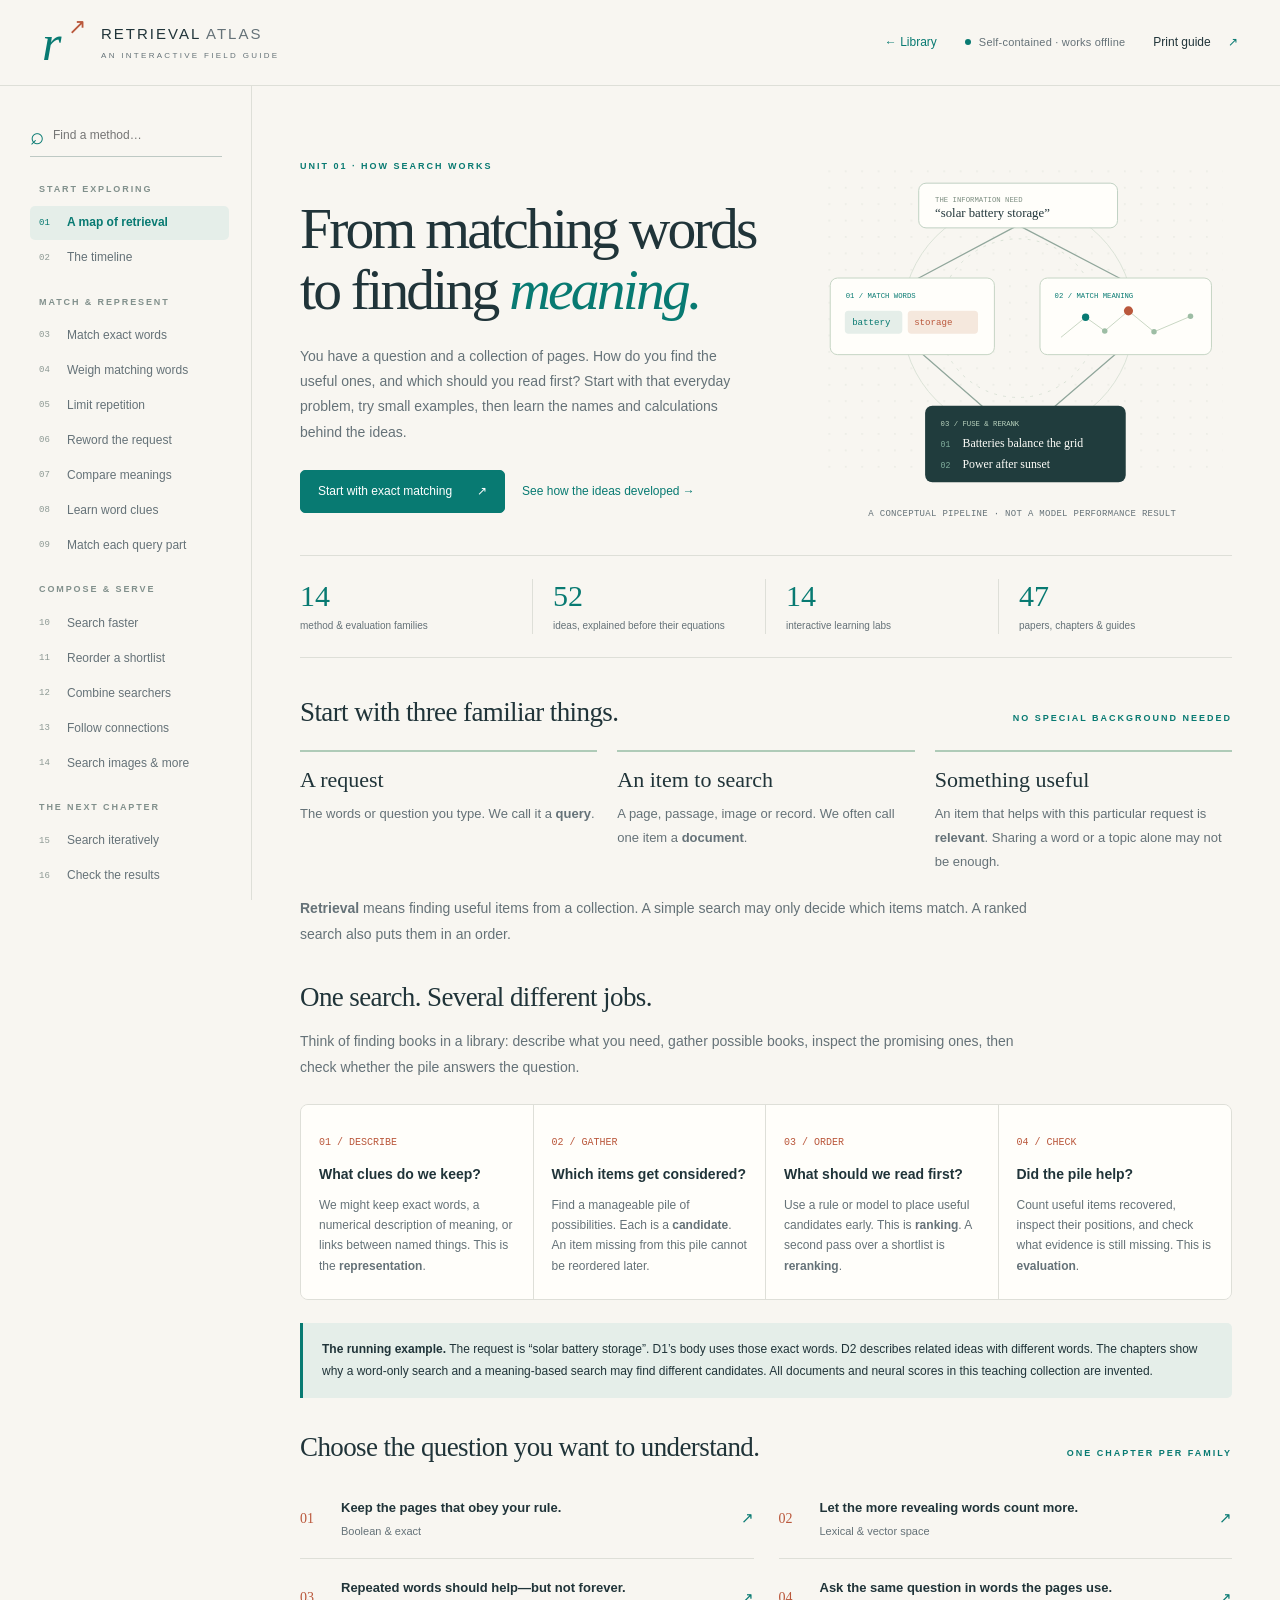
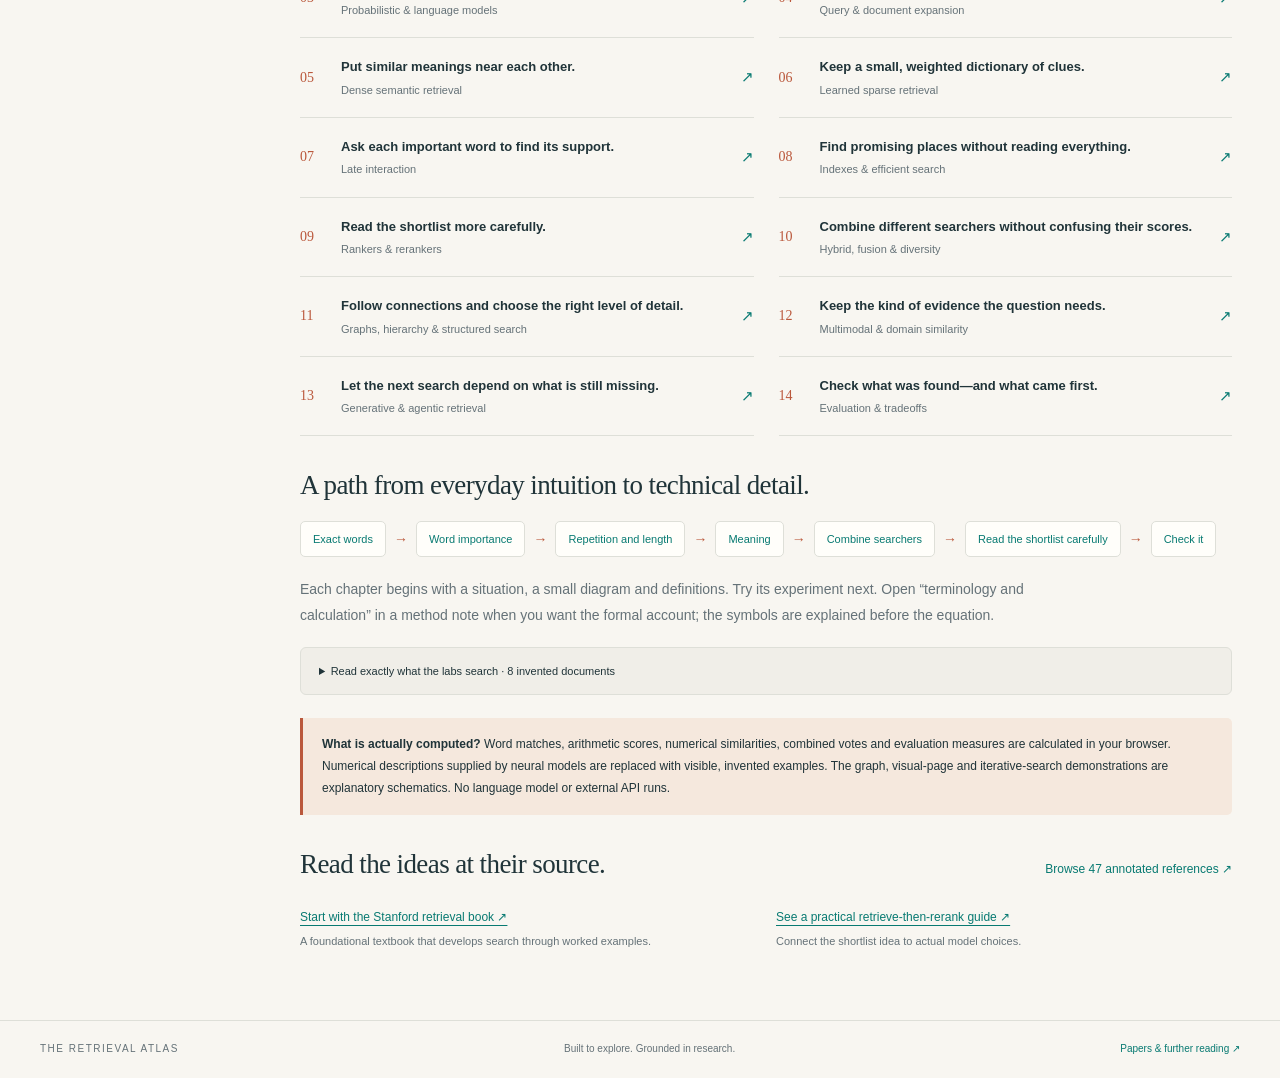
==== commit fb9a5790: "Explain retrieval intuitively before terminology and equations" ====
--- a/retrieval-methods/index.html
+++ b/retrieval-methods/index.html
@@ -7,6 +7,9 @@
  <meta name="description" content="An interactive field guide to information retrieval: Boolean search, BM25, embeddings, learned sparse retrieval, late interaction, indexes, rerankers, rank fusion and agentic search. With historical timeline, working labs and research references.">
  <title>The Retrieval Atlas — From Boolean search to reasoning</title>
  <style>:root{--paper:#f8f6f1;--ink:#203439;--muted:#657278;--line:#dedfd8;--teal:#087a72;--mint:#e5eeE9;--rust:#ba583c;--peach:#f5e8dd;--white:#fffefa;--mono:ui-monospace,SFMono-Regular,Consolas,monospace;font-family:Inter,ui-sans-serif,-apple-system,BlinkMacSystemFont,"Segoe UI",sans-serif;color-scheme:light}*{box-sizing:border-box}body{margin:0;background:var(--paper);color:var(--ink);font-size:15px;line-height:1.65}html{scroll-behavior:smooth;scroll-padding-top:95px}button,input,select{font:inherit}button,a,input,select,summary{touch-action:manipulation}button{cursor:pointer}a{color:var(--teal);text-underline-offset:4px}h1,h2,h3,h4,p{margin:0}button:focus-visible,a:focus-visible,input:focus-visible,select:focus-visible,summary:focus-visible,[tabindex]:focus-visible{outline:3px solid var(--rust);outline-offset:4px}button:disabled{opacity:.4;cursor:default}[hidden]{display:none!important}.skip{position:fixed;top:-70px;left:20px;background:var(--ink);color:white;padding:12px;z-index:100}.skip:focus{top:8px}.topbar{height:86px;position:sticky;top:0;z-index:30;background:rgba(248,246,241,.97);border-bottom:1px solid var(--line);display:flex;align-items:center;justify-content:space-between;padding:0 42px}.brand{display:flex;align-items:center;gap:13px;text-decoration:none;color:var(--ink);font-size:15px;letter-spacing:2px;line-height:1.2}.brand b{font-weight:400;color:var(--muted)}.brand small{display:block;font-size:8px;letter-spacing:2.3px;margin-top:8px;color:var(--muted)}.brand-mark{font:italic 50px Georgia,serif;position:relative;line-height:1;width:46px;color:var(--teal)}.brand-mark span{font:22px var(--mono);position:absolute;top:-4px;right:0;color:var(--rust)}.top-actions{display:flex;gap:28px;align-items:center}.offline{display:flex;align-items:center;gap:8px;color:var(--muted);font-size:11px;letter-spacing:.2px}.offline i{display:inline-block;width:6px;height:6px;border-radius:50%;background:var(--teal)}.quiet{background:none;border:0;font-size:12px;color:var(--ink);padding:8px 0}.quiet span{margin-left:14px;color:var(--teal)}.shell{max-width:1536px;margin:auto;display:grid;grid-template-columns:252px minmax(0,1fr)}.sidebar{padding:30px 22px 24px 30px;border-right:1px solid var(--line);position:sticky;top:86px;height:calc(100vh - 86px);overflow:auto;scrollbar-width:thin}.searchbox{display:flex;align-items:center;border-bottom:1px solid #bec9c4;gap:9px;margin:0 7px 25px 0;padding:6px 0}.searchbox>span{font-size:24px;line-height:1;color:var(--teal)}.searchbox input{background:none;border:0;min-width:0;width:100%;font-size:12px;padding:4px 0;color:var(--ink)}.nav-group{font-size:9px;letter-spacing:1.9px;font-weight:700;color:#81908c;margin:20px 0 9px 9px}.nav-tab{display:flex;align-items:center;width:100%;background:none;border:0;text-align:left;gap:10px;padding:8px 9px;border-radius:5px;font-size:12px;line-height:1.45;color:var(--muted);margin:1px 0;min-height:34px}.nav-tab .nav-no{font:9px var(--mono);color:#8d9994;width:18px;flex-shrink:0}.nav-tab:hover{background:#eeeee5;color:var(--ink)}.nav-tab[aria-selected=true]{background:var(--mint);color:var(--teal);font-weight:700}.nav-tab[aria-selected=true] .nav-no{color:var(--teal)}.sidebar-foot{margin:28px 9px 5px;padding-top:18px;border-top:1px solid var(--line)}.sidebar-foot p{font-family:Georgia,serif;font-size:17px;line-height:1.45;margin:10px 0;color:#66776f}.sidebar-foot small{display:block;font-size:9px;color:var(--muted)}.sidebar-foot a{font-size:10px;display:block;margin-top:12px}.eyebrow{font-size:9px;font-weight:700;letter-spacing:2px;color:var(--teal);text-transform:uppercase}.mobile-menu{display:none}main{padding:45px 48px 70px;min-width:0;min-height:85vh}.panel{animation:appear .25s ease}.panel:focus{outline:none}@keyframes appear{from{opacity:.4;transform:translateY(4px)}to{opacity:1;transform:none}}.hero{display:grid;grid-template-columns:1.15fr 1fr;gap:30px;align-items:center;padding:23px 0 36px}.hero h1{font:clamp(44px,4.5vw,68px)/1.06 Georgia,"Times New Roman",serif;letter-spacing:-2.8px;margin:24px 0}.hero h1 em{font-style:italic;color:var(--teal)}.hero-copy{max-width:440px;color:var(--muted);font-size:14px;line-height:1.8}.hero-actions{display:flex;gap:17px;align-items:center;margin-top:25px;flex-wrap:wrap}.primary{display:inline-flex;align-items:center;justify-content:center;gap:25px;background:var(--teal);color:white;border:1px solid var(--teal);border-radius:5px;padding:11px 17px;font-size:12px;text-decoration:none}.primary:hover{background:#08665f}.text-link{font-size:12px;text-decoration:none}.hero-visual{min-width:0;position:relative;max-width:460px}.hero-visual svg{display:block;width:100%;height:auto}.hero-caption{font:9px var(--mono);color:var(--muted);text-align:center;letter-spacing:.3px;margin-top:-3px}.stats{border-top:1px solid var(--line);border-bottom:1px solid var(--line);display:grid;grid-template-columns:repeat(4,1fr);padding:23px 0;margin:0 0 39px}.stat{border-right:1px solid var(--line);padding:0 20px}.stat:first-child{padding-left:0}.stat:last-child{border:0}.stat b{font:30px Georgia,serif;color:var(--teal);display:block;line-height:1.1}.stat span{font-size:10px;color:var(--muted);display:block;margin-top:6px}.section-head{display:flex;align-items:baseline;justify-content:space-between;gap:15px;margin:34px 0 16px}.section-head h2{font:27px Georgia,serif;letter-spacing:-.6px}.section-head .eyebrow{white-space:nowrap}.lead{font-size:14px;color:var(--muted);max-width:740px;margin-top:13px;line-height:1.85}.concept-grid{display:grid;grid-template-columns:repeat(4,minmax(0,1fr));margin-top:23px;gap:0;border:1px solid var(--line);border-radius:8px;overflow:hidden}.concept{padding:23px 18px;border-right:1px solid var(--line);background:var(--white)}.concept:last-child{border:0}.concept-no{font:10px var(--mono);color:var(--rust)}.concept h3{font-size:14px;margin:11px 0 8px}.concept p{font-size:12px;color:var(--muted);line-height:1.7}.concept .pill{margin-top:12px}.pill{display:inline-block;font:9px var(--mono);letter-spacing:.3px;padding:4px 8px;border-radius:4px;background:var(--mint);color:var(--teal)}.pill.warm{background:var(--peach);color:var(--rust)}.map-grid{display:grid;grid-template-columns:1fr 1fr;gap:0 25px;margin-top:12px}.map-item{display:flex;align-items:center;gap:17px;padding:18px 0;border-bottom:1px solid var(--line);text-decoration:none;color:var(--ink)}.map-item .map-number{font:14px Georgia,serif;color:var(--rust);width:24px;flex-shrink:0}.map-item h3{font-size:13px;font-weight:600}.map-item p{font-size:11px;color:var(--muted);margin-top:3px}.map-item .arrow{margin-left:auto;color:var(--teal);transition:transform .15s}.map-item:hover .arrow{transform:translateX(4px)}.note{padding:16px 19px;background:var(--mint);border-left:3px solid var(--teal);font-size:12px;line-height:1.8;border-radius:0 5px 5px 0;margin:23px 0}.note.warm{background:var(--peach);border-color:var(--rust)}.note strong{font-weight:650}.note a{color:inherit}.pathway{display:flex;flex-wrap:wrap;gap:8px;align-items:center;margin:20px 0}.pathway a,.pathway span.step{font-size:11px;padding:8px 12px;background:var(--white);border:1px solid var(--line);border-radius:5px;text-decoration:none}.pathway>span:not(.step){color:var(--rust);font-size:14px}.page-top{display:flex;justify-content:space-between;gap:12px;align-items:center;margin-bottom:23px}.chapter-no{font:10px var(--mono);letter-spacing:1px;color:var(--muted)}.era{font:10px var(--mono);color:var(--rust)}.page-title{font:clamp(36px,4vw,53px)/1.13 Georgia,serif;letter-spacing:-1.6px;margin:14px 0}.page-question{font:italic 22px Georgia,serif;color:var(--teal);margin-top:16px}.intro{max-width:830px;font-size:14px;color:var(--muted);line-height:1.9;margin-top:19px}.source-line{display:flex;gap:9px;flex-wrap:wrap;margin:17px 0;font-size:10px;align-items:center;color:var(--muted)}.source-line a{text-decoration:none;border-bottom:1px dotted #83a79b}.lab{background:#edf2ec;border:1px solid #d6e2d9;border-radius:10px;overflow:hidden;margin:32px 0}.lab-header{padding:20px 24px;border-bottom:1px solid #d6e2d9;display:flex;justify-content:space-between;align-items:center;gap:18px}.lab-header h2{font:24px Georgia,serif;margin-top:5px;letter-spacing:-.4px}.lab-tag{font:9px var(--mono);letter-spacing:.5px;color:var(--teal);background:#dbe8dd;border:1px solid #c2d7c8;border-radius:20px;padding:5px 10px;white-space:nowrap}.lab-body{display:grid;grid-template-columns:.85fr 1.15fr}.controls{padding:25px 24px;border-right:1px solid #d6e2d9;min-width:0}.control{display:block;margin:0 0 19px}.control:last-child{margin-bottom:0}.control>span,.control>label{display:flex;justify-content:space-between;gap:10px;font-size:11px;font-weight:600;color:var(--ink);margin-bottom:8px}.control output{font:11px var(--mono);color:var(--teal)}input[type=range]{width:100%;accent-color:var(--teal);display:block;margin:12px 0;height:18px}input[type=text],input[type=search],select{max-width:100%}.control input[type=text],.control select,.library-filters input,.library-filters select{width:100%;padding:9px 10px;border:1px solid #c4d0c6;border-radius:4px;background:var(--white);color:var(--ink);font-size:12px}.control-help{font-size:10px;color:var(--muted);line-height:1.7;margin-top:5px}.control.check{display:flex;gap:9px;align-items:flex-start;font-size:11px;line-height:1.6}.check input{accent-color:var(--teal);margin-top:4px}.controls .note{padding:10px 12px;font-size:10px;background:#e0eae1;margin:18px 0 0}.result{padding:24px;min-width:0;background:rgba(255,254,250,.7);font-size:12px}.result h3{font:20px Georgia,serif;margin-bottom:13px}.result p{font-size:11px;line-height:1.8;color:var(--muted);margin:12px 0 0}.result strong{color:var(--ink)}.formula{font:11px/1.85 var(--mono);background:#f0eee7;border:1px solid #e1e1d7;border-radius:4px;padding:11px 13px;overflow-wrap:anywhere;margin:14px 0;color:#34594e}.result .formula{background:#e8eee6;border-color:#d7e2d5;font-size:10px}.rank-row{display:grid;grid-template-columns:20px minmax(0,1fr) 58px;align-items:center;gap:9px;margin:12px 0}.rank-pos{font:10px var(--mono);color:var(--muted)}.rank-label{font-size:11px;line-height:1.5}.rank-label small{font-size:9px;color:var(--muted);display:block}.rank-value{font:10px var(--mono);text-align:right;color:var(--teal)}.track{height:4px;background:#dce4d8;margin-top:6px;border-radius:3px;overflow:hidden}.track b{display:block;background:var(--teal);height:100%;max-width:100%;transition:width .18s}.rank-row:nth-of-type(2) .track b{background:var(--rust)}.mini-table{width:100%;border-collapse:collapse;font-size:10px;margin:12px 0}.mini-table th{text-align:left;font-weight:600;color:var(--muted);font-size:9px}.mini-table td,.mini-table th{padding:8px 6px;border-bottom:1px solid #dce3d8;vertical-align:top}.mini-table td:first-child,.mini-table th:first-child{padding-left:0}.mini-table .hit{color:var(--teal);font-weight:650}.mini-table .miss{color:#8b9690}.table-wrap{overflow-x:auto;max-width:100%}.empty{padding:20px 0;color:var(--muted);font-size:12px}.metric-grid{display:grid;grid-template-columns:repeat(3,minmax(0,1fr));gap:10px;margin:13px 0}.metric{background:var(--white);border:1px solid var(--line);border-radius:5px;padding:12px 10px}.metric strong{display:block;font:24px Georgia,serif;color:var(--teal);line-height:1.2}.metric small{font-size:9px;color:var(--muted);display:block;margin-top:5px}.method-grid{display:grid;grid-template-columns:1fr 1fr;gap:15px}.method{border:1px solid var(--line);border-radius:7px;background:var(--white);align-self:start;overflow:hidden;scroll-margin-top:105px}.method summary{list-style:none;cursor:pointer;padding:19px 20px;display:grid;grid-template-columns:1fr 16px;gap:8px;align-items:center}.method summary::-webkit-details-marker{display:none}.method summary:after{content:'＋';color:var(--teal);font:18px var(--mono)}.method[open] summary:after{content:'−'}.method summary .eyebrow{font-size:8px;letter-spacing:1.4px;display:block;margin-bottom:7px}.method h3{font:19px/1.3 Georgia,serif;letter-spacing:-.3px}.method-content{padding:0 20px 21px;font-size:12px;color:var(--muted)}.method-content p{margin:10px 0;line-height:1.8}.method-content .formula{font-size:10px}.method-content h4{font-size:9px;letter-spacing:1px;color:var(--rust);margin-top:17px;text-transform:uppercase}.method-content .example{padding-left:12px;border-left:2px solid #b9d4c0;color:var(--ink)}.method-content .source-line{font-size:9px;margin-bottom:0}.small-button{border:1px solid #b9c6bd;border-radius:4px;background:none;padding:6px 10px;color:var(--teal);font-size:10px}.small-button:hover{background:var(--mint)}.panel-bottom{border-top:1px solid var(--line);margin-top:35px;padding-top:18px;display:flex;justify-content:space-between;gap:20px;font-size:11px}.panel-bottom a{text-decoration:none;max-width:48%}.timeline-tools{display:flex;flex-wrap:wrap;gap:7px;margin:22px 0}.chip{border:1px solid var(--line);border-radius:20px;background:none;padding:6px 12px;font-size:10px;color:var(--muted)}.chip[aria-pressed=true]{background:var(--teal);border-color:var(--teal);color:white}.timeline-layout{display:grid;grid-template-columns:1fr 1fr;gap:34px;margin-top:30px;align-items:start}.timeline-list{padding-left:4px}.timeline-event{display:grid;grid-template-columns:80px 1fr;gap:14px;text-align:left;width:100%;background:none;border:0;position:relative;padding:0 0 28px 16px;color:var(--ink)}.timeline-event:before{content:'';position:absolute;width:1px;background:var(--line);left:0;top:7px;bottom:-7px}.timeline-event:after{content:'';position:absolute;left:-3px;top:7px;width:7px;height:7px;background:#b7c6ba;border-radius:50%}.timeline-event[aria-pressed=true]:after{background:var(--rust);box-shadow:0 0 0 4px var(--peach)}.timeline-event[aria-pressed=true] strong{color:var(--teal)}.timeline-event time{font:10px var(--mono);color:var(--rust);padding-top:2px}.timeline-event strong{font-size:12px;line-height:1.55;font-weight:600}.timeline-event small{display:block;color:var(--muted);font-size:9px;margin-top:3px;font-weight:400}.timeline-detail{background:var(--white);border:1px solid var(--line);border-radius:8px;padding:30px;position:sticky;top:116px}.timeline-detail .big-year{font:48px Georgia,serif;color:var(--teal);letter-spacing:-2px}.timeline-detail h2{font:28px/1.25 Georgia,serif;margin:15px 0}.timeline-detail p{font-size:13px;color:var(--muted);line-height:1.85;margin-bottom:20px}.timeline-detail .source-line{display:block}.timeline-detail .source-line a{display:block;margin-top:7px;line-height:1.7}.timeline-detail .primary{margin-top:15px}.timeline-legend{font-size:10px;color:var(--muted)}.corpus-list{display:grid;grid-template-columns:1fr 1fr;gap:10px;margin-top:16px}.corpus-doc{background:var(--white);border:1px solid var(--line);padding:15px;border-radius:5px;font-size:11px}.corpus-doc h3{font-size:12px;font-weight:600}.corpus-doc p{margin-top:6px;color:var(--muted);font-size:11px}.corpus-doc .pill{margin:8px 5px 0 0;font-size:8px}.corpus-doc code{font:9px var(--mono);color:var(--rust);margin-right:7px}.corpus-toggle{margin-top:18px;border:1px solid var(--line);padding:14px 18px;border-radius:6px;background:#f0eee8}.corpus-toggle>summary{font-size:11px;cursor:pointer}.library-filters{display:grid;grid-template-columns:2fr 1fr 1fr;gap:10px;margin:25px 0 12px}.library-filters label{font-size:9px;color:var(--muted)}.library-filters input,.library-filters select{margin-top:5px;background:var(--white)}.library-count{font:10px var(--mono);color:var(--muted);margin-bottom:10px}.paper{display:grid;grid-template-columns:52px minmax(0,1fr) 24px;gap:19px;padding:23px 0;border-bottom:1px solid var(--line)}.paper-year{font:17px Georgia,serif;color:var(--rust)}.paper h3{font:19px/1.35 Georgia,serif}.paper h3 a{color:var(--ink);text-decoration:none}.paper h3 a:hover{color:var(--teal)}.paper .authors{font-size:10px;color:var(--muted);margin:5px 0 8px}.paper p{font-size:12px;line-height:1.8;color:var(--muted)}.paper .pill{font-size:8px;margin:12px 5px 0 0}.paper .paper-open{font-size:20px;text-decoration:none}.reading-path{display:grid;grid-template-columns:repeat(3,1fr);gap:14px;margin:24px 0}.reading-path>div{border-top:2px solid var(--teal);padding:15px 0}.reading-path h3{font:20px Georgia,serif;margin:7px 0 10px}.reading-path a{display:block;font-size:11px;margin:7px 0}.source-preview{display:grid;grid-template-columns:1fr 1fr;gap:20px}.source-preview a{display:block;font-size:12px;margin-top:12px}.source-preview p{font-size:11px;color:var(--muted);margin-top:4px}.footer{border-top:1px solid var(--line);padding:20px 40px;font-size:10px;color:var(--muted);display:flex;justify-content:space-between;gap:20px;position:relative;z-index:1;background:var(--paper)}.footer>span:first-child{letter-spacing:1.5px}.footer a{font-size:10px;text-decoration:none}#search-results{padding:0 0 12px;font-size:11px}#search-results button{display:block;width:100%;background:var(--white);border:1px solid var(--line);border-radius:4px;padding:9px;text-align:left;color:var(--ink);font-size:10px;margin:5px 0}#search-results button small{display:block;color:var(--teal);font-size:8px;margin-top:4px}.geom{width:100%;height:auto;display:block}.matrix td{text-align:center;font:11px var(--mono);background:#f4f4ed}.matrix td.max{background:#c9dfcb;color:#145948;font-weight:700}.matrix th{font-size:9px}.status{display:inline-flex;align-items:center;padding:3px 7px;border-radius:3px;background:var(--mint);color:var(--teal);font-size:9px}.status.bad{color:var(--rust);background:var(--peach)}.tile-row{display:flex;flex-wrap:wrap;gap:6px;margin:10px 0}.term-tile{padding:6px 8px;font:10px var(--mono);border:1px solid #b8cebe;border-radius:4px;background:#e4eee1;color:var(--teal)}.term-tile.off{background:#eeeae3;border-color:#e1ddd5;color:#89918b;text-decoration:line-through}.wide-lab .lab-body{grid-template-columns:1fr}.wide-lab .controls{border-right:0;border-bottom:1px solid #d6e2d9;display:grid;grid-template-columns:repeat(3,1fr);gap:20px}.wide-lab .control{margin:0}.eval-row{display:grid;grid-template-columns:24px minmax(0,1fr) 76px 56px;gap:10px;align-items:center;padding:12px 0;border-bottom:1px solid var(--line);font-size:11px}.eval-row .move{display:flex;gap:3px}.eval-row button{background:var(--white);border:1px solid var(--line);border-radius:3px;padding:4px 8px;font-size:11px;color:var(--teal)}.eval-row .gain{font:9px var(--mono);color:var(--rust)}.noscript{padding:30px;color:var(--ink);background:var(--peach)}.muted{color:var(--muted)}.frontier-trace{display:grid;gap:9px;margin:10px 0}.trace-step{padding:10px 13px;background:var(--white);border:1px solid var(--line);border-radius:4px;font-size:11px}.trace-step strong{display:block;color:var(--teal);font-size:10px}.trace-step small{font-size:10px;color:var(--muted)}.quiz{margin-top:25px;padding:20px;border:1px dashed #b8c9be;border-radius:6px}.quiz h3{font:19px Georgia,serif}.quiz p{font-size:12px;color:var(--muted);margin:8px 0 12px}.quiz button{margin:4px 5px 4px 0}.quiz-answer{font-size:11px;color:var(--teal);margin-top:10px}.print-only{display:none}@media(min-width:1500px){main{padding-left:64px;padding-right:64px}}@media(max-width:1150px){.shell{grid-template-columns:218px minmax(0,1fr)}main{padding:35px 30px 60px}.sidebar{padding-left:18px;padding-right:15px}.hero{gap:15px}.hero h1{font-size:49px}.concept-grid{grid-template-columns:1fr 1fr}.concept:nth-child(2){border-right:0}.concept:nth-child(-n+2){border-bottom:1px solid var(--line)}.lab-body{grid-template-columns:.85fr 1.15fr}.controls,.result{padding:20px 17px}.timeline-layout{gap:22px}.timeline-detail{padding:22px}}@media(max-width:850px){.topbar{padding:0 24px}.offline{display:none}.shell{grid-template-columns:190px minmax(0,1fr)}.sidebar{padding-left:13px;padding-right:12px}.nav-tab{font-size:11px;gap:7px}.nav-tab .nav-no{width:15px}.hero{grid-template-columns:1fr}.hero-visual{max-width:410px;margin:0 auto;width:100%}.hero h1{font-size:53px;max-width:500px}.hero-copy{max-width:530px}.hero{padding-top:0;gap:15px}.hero-visual svg{max-height:270px}.lab-body{grid-template-columns:1fr}.controls{border-right:0;border-bottom:1px solid #d6e2d9}.method-grid{grid-template-columns:1fr}.map-grid{grid-template-columns:1fr}.timeline-layout{grid-template-columns:1fr}.timeline-detail{position:static;grid-row:1}.library-filters{grid-template-columns:1fr 1fr}.library-filters label:first-child{grid-column:1/-1}.reading-path{grid-template-columns:1fr}.wide-lab .controls{grid-template-columns:1fr 1fr}.source-preview{grid-template-columns:1fr}.stats{grid-template-columns:1fr 1fr;row-gap:20px}.stat:nth-child(2){border:0}.stat:nth-child(3){padding-left:0}}@media(max-width:640px){html{scroll-padding-top:81px}.topbar{height:72px;padding:0 19px}.brand{font-size:12px;gap:9px;letter-spacing:1.5px}.brand-mark{font-size:42px;width:39px}.brand-mark span{font-size:18px}.brand small{font-size:7px;letter-spacing:1.8px}.top-actions{gap:10px}.back-home{font-size:10px}.quiet{font-size:10px}.quiet span{margin-left:6px}.shell{display:block}.sidebar{position:sticky;top:72px;z-index:25;height:auto;padding:0;border-right:0;border-bottom:1px solid var(--line);background:var(--paper);overflow:visible}.mobile-menu{display:flex;justify-content:space-between;align-items:center;width:100%;border:0;background:none;padding:13px 21px;text-align:left;font-size:12px;color:var(--teal)}#sidebar-body{display:none;max-height:66vh;overflow:auto;padding:12px 20px 20px}.sidebar.menu-open #sidebar-body{display:block}.sidebar-foot{display:none}.searchbox{margin-bottom:12px}.nav-group{margin-top:13px}#tabs{display:grid;grid-template-columns:1fr 1fr;gap:2px 7px}#tabs .nav-group{grid-column:1/-1}.nav-tab{font-size:10px;padding:8px 7px}.nav-tab[aria-selected=true]{background:#dce9df}main{padding:27px 21px 45px}.hero h1{font-size:47px;letter-spacing:-2px;margin:19px 0}.hero-copy{font-size:13px}.hero{padding-bottom:26px}.hero-visual{max-width:350px}.stats{padding:20px 0;margin-bottom:28px}.stat b{font-size:27px}.stat span{font-size:9px}.concept-grid{grid-template-columns:1fr 1fr}.concept{padding:18px 13px}.concept h3{font-size:12px}.concept p{font-size:11px}.section-head h2{font-size:24px}.section-head .eyebrow{font-size:8px;letter-spacing:1px}.page-title{font-size:38px}.page-question{font-size:20px;line-height:1.4}.intro,.lead{font-size:13px}.lab-header{padding:18px;align-items:flex-start}.lab-header h2{font-size:21px}.lab-tag{font-size:7px;padding:4px 7px;white-space:normal;max-width:95px;text-align:center;margin-top:3px}.lab-body{grid-template-columns:1fr}.controls,.result{padding:19px 17px}.corpus-list{grid-template-columns:1fr}.timeline-event{grid-template-columns:73px 1fr;gap:8px}.timeline-detail .big-year{font-size:40px}.timeline-detail h2{font-size:25px}.reading-path{gap:6px}.paper{grid-template-columns:36px minmax(0,1fr) 15px;gap:12px}.paper-year{font-size:14px}.paper h3{font-size:18px}.library-filters{gap:8px}.library-filters select{font-size:10px;padding:8px 4px}.metric-grid{gap:6px}.metric{padding:10px 8px}.metric strong{font-size:22px}.metric small{font-size:8px}.wide-lab .controls{grid-template-columns:1fr}.eval-row{grid-template-columns:21px minmax(0,1fr) 60px 36px;gap:6px;font-size:10px}.eval-row button{padding:4px 6px}.eval-row .gain{font-size:8px}.footer{padding:18px 21px;flex-wrap:wrap;font-size:9px}.footer>span:nth-child(2){display:none}.pathway a{font-size:10px}.note{padding:14px;font-size:11px}.method summary{padding:17px}.method-content{padding:0 17px 18px}.method h3{font-size:19px}.panel-bottom{font-size:10px}.table-wrap{scrollbar-width:thin}}@media(prefers-reduced-motion:reduce){html{scroll-behavior:auto}.panel{animation:none}.track b,.map-item .arrow{transition:none}}@media print{body{background:white;font-size:10pt;color:#111}.topbar{position:static;padding:0 0 15px;height:65px;background:white}.top-actions,.sidebar,.footer,.skip,.hero-actions,.small-button,.panel-bottom,.timeline-tools,.library-filters,.quiz button{display:none!important}.shell{display:block}.panel[hidden]{display:block!important}.panel{animation:none;page-break-before:always}.panel:first-child{page-break-before:auto}main{padding:0}.hero{padding-top:20px;grid-template-columns:1fr 1fr}.hero h1{font-size:36pt}.hero-visual svg{height:240px}.stats{padding:12px 0;margin-bottom:15px}.page-title{font-size:30pt}.intro,.lead{font-size:10pt}.note{background:#f4f5f0}.lab{break-inside:avoid}.lab-body{grid-template-columns:1fr 1fr}.lab-tag{font-size:7pt}.controls,.result{padding:13px}.method-grid{display:block;columns:2;column-gap:15px}.method{break-inside:avoid;margin:0 0 12px}.method summary:after{display:none}.method-content{font-size:9pt}.method h3{font-size:15pt}.method-content .formula{font-size:7pt}.method summary{padding:12px 15px}.method-content{padding:0 15px 15px}.paper{break-inside:avoid;padding:14px 0}.timeline-layout{grid-template-columns:1fr}.timeline-detail{display:none}.timeline-list{columns:2;column-gap:30px}.timeline-event{break-inside:avoid}.timeline-event:before{display:none}.timeline-event small{font-size:8pt}.source-line{font-size:7pt}.reading-path{grid-template-columns:repeat(3,1fr)}.corpus-list{grid-template-columns:1fr 1fr}.print-only{display:block}.formula{overflow-wrap:anywhere}.wide-lab .lab-body{grid-template-columns:1fr}.metric-grid{grid-template-columns:repeat(3,1fr)}.map-grid{grid-template-columns:1fr 1fr}a{color:#185b50}.section-head{margin-top:20px}}
+/* The teaching layer: situation → picture → names → experiment → optional calculation. */
+.starter-definitions{display:grid;grid-template-columns:repeat(3,1fr);gap:20px;margin:22px 0}.starter-definitions>div{border-top:2px solid #afcbb8;padding-top:15px}.starter-definitions h3{font:22px Georgia,serif;margin-bottom:9px}.starter-definitions p{font-size:13px;color:var(--muted);line-height:1.85}.intuition-lesson{margin-bottom:28px}.intuition-story{max-width:820px}.intuition-story p{font-size:14px;line-height:1.9;color:var(--muted);margin:15px 0}.idea-diagram{margin:27px 0 25px;border:1px solid #cbd9ce;border-radius:8px;background:var(--white);overflow:hidden}.idea-diagram figcaption{display:flex;justify-content:space-between;gap:14px;border-bottom:1px solid #dbe3d7;padding:12px 18px;font:9px var(--mono);color:var(--teal);letter-spacing:1px}.idea-diagram figcaption>span{font-size:8px;letter-spacing:.2px;color:var(--muted)}.idea-diagram ol{display:grid;grid-template-columns:repeat(3,1fr);padding:0;margin:0;list-style:none}.idea-diagram li{padding:22px 20px;position:relative;min-width:0}.idea-diagram li:not(:last-child){border-right:1px solid #dbe3d7}.idea-diagram li:not(:last-child):after{content:'→';position:absolute;right:-10px;top:46%;width:20px;height:22px;background:var(--white);text-align:center;color:var(--rust);font-size:16px;z-index:1}.flow-number{font:10px var(--mono);color:var(--rust)}.idea-diagram h3{font:19px/1.35 Georgia,serif;margin:9px 0}.idea-diagram p{font-size:12px;line-height:1.8;color:var(--muted);overflow-wrap:anywhere}.word-guide{padding:22px 24px;background:#f0f1e9;border-radius:7px}.word-guide h3{font:24px Georgia,serif;margin-top:7px}.word-guide dl{display:grid;grid-template-columns:1fr 1fr;gap:19px 27px;margin:22px 0 0}.word-guide dt{font-size:12px;font-weight:650;color:var(--ink);margin-bottom:5px}.word-guide dd{margin:0;color:var(--muted);font-size:12px;line-height:1.8}.lesson-takeaway{font-size:12px;line-height:1.85}.lab-instruction{padding:17px 24px;margin:0;font-size:12px;color:#456455;background:#e3ece1;border-bottom:1px solid #d6e2d9;line-height:1.85}.lab{scroll-margin-top:100px}.method-intro{margin:-3px 0 22px;font-size:12px}.method-name{display:block;font-size:10px;line-height:1.65;color:var(--muted);margin-top:9px}.method-content>h4:first-child{margin-top:3px}.technical-note,.calculation-trace,.chapter-background{border-top:1px solid var(--line);margin-top:18px;padding-top:13px}.technical-note>summary,.calculation-trace>summary,.chapter-background>summary{font-size:11px;line-height:1.8;color:var(--teal);cursor:pointer;font-weight:550;padding-right:4px}.technical-note[open]>summary,.calculation-trace[open]>summary{margin-bottom:14px}.technical-note .terms-first{padding:8px 13px;background:#eef2e9;border-radius:4px;margin-top:12px}.terms-first h4{margin-top:4px}.chapter-background{padding:18px 20px;border:1px solid var(--line);border-radius:6px;background:#f3f1eb;margin-top:25px}.chapter-background p{font-size:12px;line-height:1.85;color:var(--muted);margin-top:12px}.word-form-demo{padding:25px;border:1px solid #cfdacd;background:var(--white);border-radius:8px;margin-top:28px}.word-form-demo h2{font:28px Georgia,serif;margin:8px 0 12px}.word-form-demo>p{font-size:12px;color:var(--muted);line-height:1.9}.word-form-controls{display:grid;grid-template-columns:.8fr 1.2fr;gap:25px;margin-top:20px;align-items:center}.word-form-controls .control{margin:0}.word-form-demo .mini-table{font-size:11px}.word-form-demo .mini-table th{font-size:10px}.word-form-demo .control-help{font-size:11px;margin-top:12px}.word-form-demo #word-form-result p{font-size:12px;line-height:1.8;margin:13px 0;color:var(--muted)}.evidence-explainer{font-size:12px!important}.boolean-evidence{table-layout:fixed}.boolean-evidence th:last-child{width:86px}.boolean-evidence td{padding-top:13px;padding-bottom:13px}.display-title{display:block;font-size:9px;color:var(--muted);margin:3px 0 9px}.searched-body{display:block;color:var(--ink);font-size:11px;line-height:1.95;overflow-wrap:anywhere}.token-counts{display:block;color:var(--teal);font-size:9px;margin-top:7px}.boolean-evidence td:last-child small{font-size:9px;line-height:1.6;color:var(--muted);display:block;margin-top:6px}mark{color:#165244;background:#cce7ce;border-radius:2px;padding:1px 2px;font-weight:700}.calculation-trace{padding-top:14px}.calculation-trace .mini-table{font-size:9px;min-width:360px}.calculation-trace p{font-size:11px}.timeline-detail .formal-name{font-size:10px;color:var(--rust);margin-top:9px}.timeline-detail .timeline-explained{font-size:14px;color:var(--ink);line-height:1.9}.table-key{font-size:10px;color:var(--muted);line-height:1.7}.evaluation-explanation{font-size:12px!important;line-height:1.9!important}.metric small{line-height:1.6}.result .metric{padding:12px}.metric-grid .metric strong{font-size:23px}
+@media(max-width:1050px){.idea-diagram ol{grid-template-columns:1fr}.idea-diagram li{padding:16px 20px}.idea-diagram li:not(:last-child){border-right:0;border-bottom:1px solid #dbe3d7}.idea-diagram li:not(:last-child):after{content:'↓';right:22px;top:auto;bottom:-11px}.word-guide dl{grid-template-columns:1fr}.word-form-controls{grid-template-columns:1fr;gap:18px}}@media(max-width:640px){.starter-definitions{grid-template-columns:1fr;gap:19px}.starter-definitions h3{font-size:21px}.intuition-story p{font-size:13px}.word-guide{padding:19px}.word-guide h3{font-size:23px}.word-guide dl{gap:17px;margin-top:19px}.word-guide dt,.word-guide dd{font-size:12px}.idea-diagram figcaption{font-size:8px;gap:10px;line-height:1.7;flex-wrap:wrap}.idea-diagram h3{font-size:20px}.idea-diagram p{font-size:12px}.word-form-demo{padding:20px 17px}.word-form-demo h2{font-size:25px}.word-form-demo .mini-table{font-size:10px}.word-form-demo .mini-table th{font-size:9px}.lab-instruction{padding:16px 17px;font-size:12px}.method-name{font-size:10px}.searched-body{font-size:11px}.boolean-evidence th:last-child{width:67px}.boolean-evidence td,.boolean-evidence th{padding-right:3px;padding-left:3px}.boolean-evidence .status{font-size:8px}.boolean-evidence td:last-child small{font-size:8px}.metric-grid{grid-template-columns:repeat(2,minmax(0,1fr))}.section-head{align-items:flex-start}.section-head .small-button{flex-shrink:0;font-size:9px;max-width:120px}.technical-note>summary{font-size:11px}}@media print{.idea-diagram{break-inside:avoid}.idea-diagram ol{grid-template-columns:repeat(3,1fr)}.idea-diagram li:not(:last-child){border-right:1px solid var(--line);border-bottom:0}.idea-diagram li:not(:last-child):after{content:'→';right:-10px;top:46%;bottom:auto}.word-guide dl{grid-template-columns:1fr 1fr}.word-guide{break-inside:avoid}.intuition-story p{font-size:10pt}.word-guide dd{font-size:9pt}.word-form-demo{break-inside:avoid}.word-form-controls{grid-template-columns:1fr 1fr}.method-name{font-size:8pt}.technical-note{border-top:1px solid #ccc}.technical-note>summary{font-weight:650}.calculation-trace{break-inside:avoid}.lab{break-inside:auto}.boolean-evidence tr{break-inside:avoid}.method{break-inside:auto}.method-grid{columns:auto}.method summary{break-after:avoid}.technical-note summary{break-after:avoid}.starter-definitions{grid-template-columns:repeat(3,1fr)}.word-guide dt{font-size:9pt}.searched-body{font-size:8pt}.result .metric-grid{grid-template-columns:repeat(3,1fr)}}
 </style>
 </head>
 <body>
@@ -22,14 +25,14 @@
    <label class="searchbox"><span aria-hidden="true">⌕</span><input id="global-search" type="search" placeholder="Find a method…" aria-label="Search methods and papers" autocomplete="off"></label>
    <div id="search-results" hidden aria-live="polite"></div>
    <nav id="tabs" role="tablist" aria-label="Retrieval method categories" aria-orientation="vertical"></nav>
-   <div class="sidebar-foot"><span class="eyebrow">THE RESEARCH EDITION</span><p>From exact rules to<br>adaptive evidence search.</p><small>Sources checked 20 October 2026</small><a href="../index.html">← All learning units</a></div>
+   <div class="sidebar-foot"><span class="eyebrow">THE RESEARCH EDITION</span><p>From exact rules to<br>adaptive evidence search.</p><small>Research: 20 Oct · Teaching: 21 Oct 2026</small><a href="../index.html">← All learning units</a></div>
   </div>
  </aside>
  <main id="main" tabindex="-1"></main>
 </div>
 <footer class="footer"><span>THE RETRIEVAL ATLAS</span><span>Built to explore. Grounded in research.</span><a href="#sources">Papers & further reading ↗</a></footer>
 <noscript><div class="noscript">This interactive guide needs JavaScript enabled. All content and calculations are embedded in this file; no internet connection is needed for the guide.</div></noscript>
-<script id="atlas-data" type="application/json">{"sources":[{"id":"luhn","year":1957,"title":"A Statistical Approach to Mechanized Encoding and Searching of Literary Information","author":"H. P. Luhn","url":"https://web.stanford.edu/class/linguist289/luhn57.pdf","kind":"Paper","category":"History","why":"Early statistical indexing: use patterns of words to organize and search literature."},{"id":"boolean","year":2008,"title":"Introduction to Information Retrieval · Boolean retrieval","author":"Manning, Raghavan & Schütze","url":"https://nlp.stanford.edu/IR-book/html/htmledition/boolean-retrieval-1.html","kind":"Book chapter","category":"Boolean","why":"A clear starting point for documents, terms, postings lists and set operations."},{"id":"vsm","year":1975,"title":"A vector space model for automatic indexing","author":"Salton, Wong & Yang","url":"https://doi.org/10.1145/361219.361220","kind":"Paper","category":"Lexical","why":"The landmark vector-space formulation; compare geometric similarity with exact matching."},{"id":"lsi","year":2008,"title":"Introduction to Information Retrieval · Latent semantic indexing","author":"Manning, Raghavan & Schütze","url":"https://nlp.stanford.edu/IR-book/html/htmledition/latent-semantic-indexing-1.html","kind":"Book chapter","category":"Dense","why":"An accessible account of SVD and the earlier path to latent semantic representations."},{"id":"prob","year":2008,"title":"Introduction to Information Retrieval · Probabilistic information retrieval","author":"Manning, Raghavan & Schütze","url":"https://nlp.stanford.edu/IR-book/html/htmledition/probabilistic-information-retrieval-1.html","kind":"Book chapter","category":"Probabilistic","why":"Probability Ranking Principle and the Binary Independence Model, with their assumptions."},{"id":"bm25","year":2009,"title":"The Probabilistic Relevance Framework: BM25 and Beyond","author":"Robertson & Zaragoza","url":"https://www.ccs.neu.edu/home/vip/teach/IRcourse/IR_surveys/robertson_foundations.pdf","kind":"Survey","category":"Probabilistic","why":"Connects BM25 and BM25F to probabilistic modeling rather than treating them as arbitrary formulas."},{"id":"bm25teach","year":2008,"title":"Introduction to Information Retrieval · Okapi BM25","author":"Manning, Raghavan & Schütze","url":"https://nlp.stanford.edu/IR-book/html/htmledition/okapi-bm25-a-non-binary-model-1.html","kind":"Book chapter","category":"Probabilistic","why":"Explains term-frequency saturation, document length and common scoring variants."},{"id":"lm","year":1998,"title":"A Language Modeling Approach to Information Retrieval","author":"Ponte & Croft","url":"https://ciir.cs.umass.edu/pubfiles/ir-120.pdf","kind":"Paper","category":"Probabilistic","why":"The seminal query-likelihood perspective: how likely would a document model generate the query?"},{"id":"feedback","year":2008,"title":"Relevance feedback and pseudo relevance feedback","author":"Manning, Raghavan & Schütze","url":"https://nlp.stanford.edu/IR-book/html/htmledition/relevance-feedback-and-pseudo-relevance-feedback-1.html","kind":"Book chapter","category":"Expansion","why":"Distinguishes judged feedback from assuming top-ranked documents are relevant."},{"id":"rocchio","year":2008,"title":"The Rocchio algorithm for relevance feedback","author":"Manning, Raghavan & Schütze","url":"https://nlp.stanford.edu/IR-book/html/htmledition/the-rocchio-algorithm-for-relevance-feedback-1.html","kind":"Book chapter","category":"Expansion","why":"A classic 1971 method: move a query toward relevant documents and away from irrelevant ones."},{"id":"doc2query","year":2019,"title":"Document Expansion by Query Prediction","author":"Nogueira, Yang, Lin & Cho","url":"https://arxiv.org/abs/1904.08375","kind":"Paper","category":"Expansion","why":"Generate plausible queries offline and append them to documents to improve lexical matching."},{"id":"hyde","year":2022,"title":"Precise Zero-Shot Dense Retrieval without Relevance Labels","author":"Gao, Ma, Lin & Callan","url":"https://arxiv.org/abs/2212.10496","kind":"Paper","category":"Expansion","why":"HyDE embeds a hypothetical answer-like document, then retrieves real evidence. Published at ACL 2023."},{"id":"pagerank","year":1998,"title":"The Anatomy of a Large-Scale Hypertextual Web Search Engine","author":"Brin & Page","url":"https://research.google/pubs/the-anatomy-of-a-large-scale-hypertextual-web-search-engine/","kind":"Paper","category":"Structured","why":"An early web-search architecture incorporating links, anchor text and scalable indexing."},{"id":"ltr","year":2010,"title":"From RankNet to LambdaRank to LambdaMART: An Overview","author":"Chris J. C. Burges","url":"https://www.microsoft.com/en-us/research/publication/from-ranknet-to-lambdarank-to-lambdamart-an-overview/","kind":"Survey","category":"Ranking","why":"Explains learned ranking losses and boosted-tree ranking with metric-sensitive gradients."},{"id":"ltrstory","year":2015,"title":"RankNet: A ranking retrospective","author":"Chris J. C. Burges · Microsoft Research","url":"https://www.microsoft.com/en-us/research/blog/ranknet-a-ranking-retrospective/","kind":"Article","category":"Ranking","why":"An engaging first-person history of the route from pairwise learning to LambdaMART."},{"id":"bert","year":2019,"title":"Passage Re-ranking with BERT","author":"Nogueira & Cho","url":"https://arxiv.org/abs/1901.04085","kind":"Paper","category":"Ranking","why":"The influential cross-encoder approach: jointly encode each query and candidate passage."},{"id":"sbert","year":2019,"title":"Sentence-BERT: Sentence Embeddings using Siamese BERT-Networks","author":"Reimers & Gurevych","url":"https://arxiv.org/abs/1908.10084","kind":"Paper","category":"Dense","why":"Shows why independently computed embeddings make semantic similarity search practical."},{"id":"dpr","year":2020,"title":"Dense Passage Retrieval for Open-Domain Question Answering","author":"Karpukhin et al.","url":"https://arxiv.org/abs/2004.04906","kind":"Paper","category":"Dense","why":"Train query and passage encoders with relevance supervision for first-stage retrieval."},{"id":"neural","year":2017,"title":"Neural Models for Information Retrieval","author":"Mitra & Craswell","url":"https://arxiv.org/abs/1705.01509","kind":"Survey","category":"Dense","why":"Historical bridge from hand-engineered features to learned representations and neural matching."},{"id":"transformers","year":2020,"title":"Pretrained Transformers for Text Ranking: BERT and Beyond","author":"Lin, Nogueira & Yates","url":"https://arxiv.org/abs/2010.06467","kind":"Survey","category":"Ranking","why":"A long-form guide to dense retrieval, reranking, long documents and efficiency tradeoffs."},{"id":"splade","year":2021,"title":"SPLADE: Sparse Lexical and Expansion Model for First Stage Ranking","author":"Formal, Piwowarski & Clinchant","url":"https://arxiv.org/abs/2107.05720","kind":"Paper","category":"Sparse","why":"Learn sparse vocabulary weights and expansion while retaining inverted-index retrieval."},{"id":"impact","year":2024,"title":"DeeperImpact: Optimizing Sparse Learned Index Structures","author":"Basnet, Gou, Mallia & Suel","url":"https://arxiv.org/abs/2405.17093","kind":"Paper","category":"Sparse","why":"Revisits learned term impacts and document expansion as an alternative sparse design."},{"id":"colbert","year":2020,"title":"ColBERT: Efficient and Effective Passage Search via Contextualized Late Interaction over BERT","author":"Khattab & Zaharia","url":"https://arxiv.org/abs/2004.12832","kind":"Paper","category":"Late interaction","why":"Keep token vectors and use late interaction instead of collapsing each passage into one vector."},{"id":"colbert2","year":2021,"title":"ColBERTv2: Effective and Efficient Retrieval via Lightweight Late Interaction","author":"Santhanam et al.","url":"https://arxiv.org/abs/2112.01488","kind":"Paper","category":"Late interaction","why":"Compression and supervision improve multi-vector retrieval. Preprint 2021; NAACL 2022."},{"id":"hnsw","year":2016,"title":"Efficient and robust approximate nearest neighbor search using Hierarchical Navigable Small World graphs","author":"Malkov & Yashunin","url":"https://arxiv.org/abs/1603.09320","kind":"Paper","category":"Indexes","why":"A layered proximity graph makes approximate vector lookup efficient; preprint 2016, journal 2020."},{"id":"faiss","year":2017,"title":"Billion-scale similarity search with GPUs","author":"Johnson, Douze & Jégou","url":"https://arxiv.org/abs/1702.08734","kind":"Paper","category":"Indexes","why":"Efficient vector search, GPU execution and compression at very large scale."},{"id":"rrf","year":2009,"title":"Reciprocal rank fusion outperforms condorcet and individual rank learning methods","author":"Cormack, Clarke & Büttcher","url":"https://research.google/pubs/reciprocal-rank-fusion-outperforms-condorcet-and-individual-rank-learning-methods/","kind":"Paper","category":"Fusion","why":"Combine ranked lists using positions, avoiding a requirement to calibrate raw scores."},{"id":"mmr","year":1998,"title":"The Use of MMR, Diversity-Based Reranking for Reordering Documents and Producing Summaries","author":"Carbonell & Goldstein","url":"https://www.cs.cmu.edu/~jgc/publication/The_Use_MMR_Diversity_Based_LTMIR_1998.pdf","kind":"Paper","category":"Fusion","why":"A foundational relevance-versus-redundancy objective for selecting a useful result set."},{"id":"rankzephyr","year":2023,"title":"RankZephyr: Effective and Robust Zero-Shot Listwise Reranking is a Breeze!","author":"Pradeep, Sharifymoghaddam & Lin","url":"https://arxiv.org/abs/2312.02724","kind":"Paper","category":"Ranking","why":"An open listwise LLM reranker and experiments on robustness to candidate order."},{"id":"rag","year":2020,"title":"Retrieval-Augmented Generation for Knowledge-Intensive NLP Tasks","author":"Lewis et al.","url":"https://arxiv.org/abs/2005.11401","kind":"Paper","category":"Frontier","why":"Combines a retrievable external memory with generation. RAG is a system architecture, not a similarity metric."},{"id":"dsi","year":2022,"title":"Transformer Memory as a Differentiable Search Index","author":"Tay et al.","url":"https://arxiv.org/abs/2202.06991","kind":"Paper","category":"Frontier","why":"Generate document identifiers directly from a model rather than looking up vectors in a conventional index."},{"id":"selfrag","year":2023,"title":"Self-RAG: Learning to Retrieve, Generate, and Critique through Self-Reflection","author":"Asai et al.","url":"https://arxiv.org/abs/2310.11511","kind":"Paper","category":"Frontier","why":"Train a generator to decide when retrieval is needed and critique evidence and outputs. ICLR 2024."},{"id":"raptor","year":2024,"title":"RAPTOR: Recursive Abstractive Processing for Tree-Organized Retrieval","author":"Sarthi et al.","url":"https://arxiv.org/abs/2401.18059","kind":"Paper","category":"Structured","why":"Retrieve at different abstraction levels through recursively clustered and summarized text."},{"id":"graphrag","year":2024,"title":"From Local to Global: A Graph RAG Approach to Query-Focused Summarization","author":"Edge et al.","url":"https://arxiv.org/abs/2404.16130","kind":"Paper","category":"Structured","why":"Entity graphs and community summaries support corpus-level questions; distinguish this from simple graph traversal."},{"id":"clip","year":2021,"title":"Learning Transferable Visual Models From Natural Language Supervision","author":"Radford et al.","url":"https://arxiv.org/abs/2103.00020","kind":"Paper","category":"Multimodal","why":"Contrastive image/text encoders put two modalities into a comparable representation space."},{"id":"colpali","year":2024,"title":"ColPali: Efficient Document Retrieval with Vision Language Models","author":"Faysse et al.","url":"https://arxiv.org/abs/2407.01449","kind":"Paper","category":"Multimodal","why":"Embed rendered document pages with multiple vectors to preserve visual structure and use late interaction."},{"id":"qwen","year":2025,"title":"Qwen3 Embedding: Advancing Text Embedding and Reranking Through Foundation Models","author":"Zhang et al.","url":"https://arxiv.org/abs/2506.05176","kind":"Paper","category":"Frontier","why":"Representative recent embedding and reranking work with multilingual training and task instructions."},{"id":"diver","year":2025,"title":"DIVER: A Multi-Stage Approach for Reasoning-intensive Information Retrieval","author":"Sun et al.","url":"https://arxiv.org/abs/2508.07995","kind":"Paper","category":"Frontier","why":"Combines preprocessing, iterative reasoning-based query expansion, trained retrieval and reranking. Revised April 2026."},{"id":"brightpro","year":2026,"title":"Rethinking Reasoning-Intensive Retrieval: Evaluating and Advancing Retrievers in Agentic Search Systems","author":"Zhao et al.","url":"https://arxiv.org/abs/2605.04018","kind":"Paper","category":"Frontier","why":"BRIGHT-Pro evaluates complementary evidence and iterative search; the paper also introduces aspect-aware retriever training."},{"id":"trec","year":1992,"title":"The First Text REtrieval Conference · TREC-1 proceedings","author":"NIST","url":"https://trec.nist.gov/proceedings/proceedings.html","kind":"Proceedings","category":"Evaluation","why":"Shared corpora, topics and relevance judgments enable reproducible comparison. First conference: November 1992."},{"id":"eval","year":2008,"title":"Evaluation of ranked retrieval results","author":"Manning, Raghavan & Schütze","url":"https://nlp.stanford.edu/IR-book/html/htmledition/evaluation-of-ranked-retrieval-results-1.html","kind":"Book chapter","category":"Evaluation","why":"Understand precision, recall, average precision and rank-sensitive evaluation."},{"id":"beir","year":2021,"title":"BEIR: A Heterogenous Benchmark for Zero-shot Evaluation of Information Retrieval Models","author":"Thakur et al.","url":"https://arxiv.org/abs/2104.08663","kind":"Paper","category":"Evaluation","why":"Evaluate transfer across retrieval tasks and domains instead of trusting one in-domain result."},{"id":"bright","year":2024,"title":"BRIGHT: A Realistic and Challenging Benchmark for Reasoning-Intensive Retrieval","author":"Su et al.","url":"https://arxiv.org/abs/2407.12883","kind":"Paper","category":"Evaluation","why":"A benchmark for relevance that requires reasoning beyond surface similarity."},{"id":"retrievearticle","year":2026,"title":"Retrieve & Re-Rank · Sentence Transformers documentation","author":"Sentence Transformers maintainers","url":"https://www.sbert.net/examples/sentence_transformer/applications/retrieve_rerank/README.html","kind":"Practical guide","category":"Ranking","why":"An implementation-oriented explanation of bi-encoders, cross-encoders and candidate pipelines. Accessed October 2026; date is not a publication claim."},{"id":"booldocs","year":2026,"title":"Boolean query · Elasticsearch reference","author":"Elastic","url":"https://www.elastic.co/docs/reference/query-languages/query-dsl/query-dsl-bool-query","kind":"Documentation","category":"Boolean","why":"Modern Boolean clauses combine scoring with filters; pure Boolean matching and scored queries are different. Accessed October 2026."}],"categories":[{"id":"boolean","name":"Boolean & exact","subtitle":"Sets, phrases and constraints","era":"1950s → today","question":"Does this document satisfy the rule?","intro":"Start with a library: each index term points to a set of documents. AND intersects sets, OR unites them, and NOT removes documents relative to the collection. The answer is membership; pure Boolean retrieval does not order the matches by relevance.","insight":"Exact conditions still matter inside modern systems: an identifier, a quoted phrase, a date range or a permission filter can be more important than a high similarity score.","sources":["boolean","booldocs"],"methods":[{"title":"Boolean set retrieval","tag":"FOUNDATION","idea":"Evaluate a query as a set expression over postings lists. Parentheses and operator precedence determine its meaning.","formula":"(A AND B) OR C = (A ∩ B) ∪ C","example":"“battery AND storage” returns only documents with both tokens. “battery OR storage” also finds documents with just one.","use":"Auditable expert search and hard inclusion/exclusion rules.","limit":"Vocabulary mismatch and an all-or-nothing answer; an OR query can return many unordered results.","refs":["boolean"]},{"title":"Phrase & proximity retrieval","tag":"POSITIONAL","idea":"Store token positions, then require adjacency or a bounded separation. This adds word order to ordinary term membership.","formula":"phrase(\"energy storage\") ⇒ position(storage) = position(energy) + 1","example":"“energy storage policy” matches the phrase; “storage for renewable energy” does not. A proximity query could admit both.","use":"Names, legal language, exact quotations and technical phrases.","limit":"Tokenizer choices, punctuation and phrase slop change what “exact” means.","refs":["boolean"]},{"title":"Fielded & filtered retrieval","tag":"CONSTRAINT","idea":"Apply rules to structured metadata and fields, then rank only eligible documents or intersect eligible sets during search.","formula":"eligible(d) = type(d)=report AND year(d)≥2020","example":"Search “battery”, restricting results to reports published since 2020. The best-scoring ineligible article is still excluded.","use":"Catalog search, tenant restrictions, product facets and precise identifiers.","limit":"Filtering after shallow ANN retrieval can leave too few candidates; filter semantics must be consistent across branches.","refs":["booldocs"]},{"title":"Fuzzy & character-level matching","tag":"ROBUSTNESS","idea":"Match spelling variants using edit distance, character n-grams or prefix dictionaries before, or alongside, lexical ranking.","formula":"edit_distance(\"batery\", \"battery\") = 1","example":"A fuzzy dictionary lookup repairs “batery”; it does not infer that “accumulator” is a synonym.","use":"Typos, autocomplete, OCR noise and inconsistent naming.","limit":"Short tokens and identifiers can produce costly or incorrect expansions; fuzziness is not semantic understanding.","refs":["boolean"]}]},{"id":"lexical","name":"Lexical & vector space","subtitle":"From yes/no to an ordered list","era":"1960s–1970s → today","question":"Which matching words carry the most evidence?","intro":"Rank partial matches using term importance. Frequent terms within a document can help, but words found everywhere should count less. A term vector makes each vocabulary item a dimension; cosine compares direction rather than raw magnitude.","insight":"Lexical vectors are sparse, interpretable and particularly useful for rare names, codes and exact terminology. A vector does not have to be a neural embedding.","sources":["vsm","neural"],"methods":[{"title":"TF–IDF weighting","tag":"TERM WEIGHTS","idea":"Combine within-document frequency with inverse collection frequency. Many variants exist; the lab states its exact convention.","formula":"w(t,d) = tf(t,d) × [ln((N+1)/(df(t)+1)) + 1]","example":"If “lithium” appears in 2 of 8 documents, its smoothed IDF is ln(9/3)+1 = 2.099. A token in all 8 has IDF 1.","use":"A transparent baseline, document similarity and sparse feature construction.","limit":"Linear term counts can overreward repetition; tokenization and weighting variants matter.","refs":["vsm"]},{"title":"Cosine vector-space retrieval","tag":"GEOMETRY","idea":"Weight queries and documents in the same term space and normalize their dot product. Partial lexical overlap receives a graded score.","formula":"cos(q,d) = (q · d) / (||q||₂ ||d||₂)","example":"[1,1] and [2,2] have cosine 1. A longer document with exactly proportional weights has the same direction.","use":"Fast sparse ranking and interpretable feature-based similarity.","limit":"Unrelated meanings of the same word still match; synonyms in different dimensions do not overlap automatically.","refs":["vsm"]},{"title":"Field boosts & structured term weighting","tag":"FEATURES","idea":"Give title, body and other fields different influence. A simple boost is a heuristic; BM25F additionally models field-specific normalization.","formula":"score = 2 × title_score + body_score","example":"“battery storage” in a title may carry more weight than one occurrence in a long footnote.","use":"Products, scientific papers, documentation and metadata-rich search.","limit":"Untuned boosts can encode bad assumptions. Do not confuse arbitrary score addition with a calibrated probability.","refs":["bm25"]}]},{"id":"probabilistic","name":"Probabilistic & language models","subtitle":"Uncertainty becomes a scoring rule","era":"1970s–1990s → today","question":"How much evidence supports relevance?","intro":"Probabilistic models formalize uncertainty about relevance. BM25 adds diminishing returns for repeated terms and a document-length adjustment. Query-likelihood models instead ask how likely the query is under a smoothed document language model.","insight":"BM25 is a lexical scoring function with probabilistic roots. The BM25 score shown here is not a probability that the document is relevant.","sources":["prob","bm25","lm"],"methods":[{"title":"Probability Ranking Principle & BIM","tag":"PROBABILITY","idea":"Under a binary relevance objective and the model assumptions, rank by estimated relevance probability. The Binary Independence Model derives weights using term-presence evidence.","formula":"rank by P(R=1 | q,d); BIM uses term-presence log odds","example":"A rare query term may be more likely in relevant than irrelevant documents and therefore contribute positive evidence.","use":"Understanding why relevance evidence can be added in log space.","limit":"Independence and binary-relevance assumptions simplify language and user utility. The principle does not specify a perfect estimator.","refs":["prob"]},{"title":"Okapi BM25","tag":"STRONG BASELINE","idea":"Saturate term frequency and normalize for length. The lab uses a positive log1p IDF variant and counts each unique query term once.","formula":"Σ IDF(t) × tf(t,d)(k₁+1) / [tf(t,d)+k₁(1−b+b|d|/avgdl)]","example":"With k₁=1.2, b=.75 and |d|=avgdl, the TF multiplier rises from 1.000 at tf=1 to 1.375 at tf=2, then approaches 2.2.","use":"General text retrieval, hybrid search and rare exact terminology.","limit":"No semantic matching by itself. Length, language and tokenization settings require validation.","refs":["bm25","bm25teach"]},{"title":"BM25F & probabilistic extensions","tag":"FIELDS","idea":"Model multiple document fields with distinct weights and length normalization before applying saturation.","formula":"weighted_tf = Σfield boost(field) × normalized_tf(field)","example":"A short title and a long body should not necessarily receive the same length correction.","use":"Documents with titles, abstracts, tags and anchor text.","limit":"A field-weighted score is not necessarily BM25F; implementation details affect comparability.","refs":["bm25"]},{"title":"Query likelihood & smoothing","tag":"LANGUAGE MODEL","idea":"Estimate the probability of query tokens from a document model. Smoothing shares probability with a collection model to handle absent words.","formula":"log P(q|d) = Σt count(t,q) × log[(tf(t,d)+μP(t|C))/(|d|+μ)]","example":"For tf=2, |d|=10, P(t|C)=.01 and μ=100, the smoothed probability is 3/110 = .0273.","use":"An alternative lexical baseline and foundation for relevance language models.","limit":"The lab demonstrates later Dirichlet smoothing, not an exact reimplementation of Ponte–Croft’s original estimator.","refs":["lm","prob"]},{"title":"Divergence from randomness & relevance models","tag":"RELATED BRANCHES","idea":"Other statistical families score departures from a background distribution or estimate a relevance-language model from feedback.","formula":"more surprising term evidence → potentially larger relevance weight","example":"A term unusually frequent in a small set of relevant documents can receive more weight than a background-common term.","use":"Alternative term-weighting designs and pseudo-feedback systems.","limit":"These are distinct modeling families; this conceptual summary is not one shared scoring equation.","refs":["bm25"]}]},{"id":"expansion","name":"Query & document expansion","subtitle":"Bridge the vocabulary gap","era":"1971 → today","question":"Can we express the information need better?","intro":"The first query is often incomplete. Expand it with synonyms, feedback or generated alternatives; alternatively, expand documents offline with questions they could answer. Query reformulation changes the request, while document expansion changes what is indexed.","insight":"Expansion trades coverage against drift. A fluent generated query or hypothetical answer is a search aid; it is not evidence for the final answer.","sources":["feedback","rocchio","doc2query","hyde"],"methods":[{"title":"Thesaurus, normalization & synonym expansion","tag":"LEXICAL","idea":"Map alternate forms to a common representation or add related terms. Keep exact identifiers intact when normalization would change meaning.","formula":"battery → battery OR accumulator","example":"“car” and “automobile” may be linked in a controlled vocabulary. “Java” requires context before expanding.","use":"Domain abbreviations, multilingual aliases and predictable terminology.","limit":"Polysemy can add the wrong sense. Stemming can merge distinct words and does not solve every synonym.","refs":["feedback"]},{"title":"Rocchio relevance feedback","tag":"JUDGED FEEDBACK","idea":"Move the query vector toward the centroid of judged relevant documents and away from judged irrelevant documents.","formula":"q′ = αq + β mean(relevant) − γ mean(nonrelevant)","example":"q=[1,0], relevant=[0,1], α=1, β=.5, γ=0 gives q′=[1,.5]. The direction moves toward the second dimension.","use":"Interactive search where users can label a few useful results.","limit":"Incorrect judgments and multiple relevant clusters can pull the query in an unhelpful direction.","refs":["rocchio"]},{"title":"Pseudo-relevance feedback · RM3 family","tag":"ASSUMED FEEDBACK","idea":"Treat the top results as useful, estimate expansion terms from them and mix those terms with the original query.","formula":"q′ = (1−λ) q + λ feedback_model(top-k)","example":"For “jaguar speed”, top car reviews may inject “engine” even when the user meant the animal.","use":"Improving underspecified queries when initial retrieval is reasonably accurate.","limit":"Top-ranked does not imply relevant. Wrong initial evidence causes query drift.","refs":["feedback","bm25"]},{"title":"doc2query / document expansion","tag":"OFFLINE GENERATION","idea":"Predict questions a document could answer, append them to its searchable representation, then use an ordinary lexical index.","formula":"document → generated queries → expanded index","example":"A passage about grid stabilization is indexed with the predicted query “why do batteries help renewable power?”","use":"Moving generation cost to indexing time and improving lexical recall.","limit":"Index growth, generated mistakes and refresh cost. Generated text must retain its distinction from original evidence.","refs":["doc2query"]},{"title":"LLM rewrite, multi-query & HyDE","tag":"ONLINE GENERATION","idea":"Rewrite or decompose the query; retrieve several alternatives and merge them. HyDE embeds a hypothetical document to locate actual documents.","formula":"q → hypothetical document → encoder → nearest real documents","example":"“power after sunset” can become “solar battery storage at night”. A hypothesis about storage points search toward real passages.","use":"Vocabulary mismatch, conversational context and complex requests.","limit":"Generated details can bias the search. More queries mean more cost, duplicates and fusion decisions.","refs":["hyde","diver"]}]},{"id":"dense","name":"Dense semantic retrieval","subtitle":"Learn where meaning lives","era":"1990s → today","question":"Can two different phrasings be neighbors?","intro":"Dense retrieval maps a query and each item to compact vectors. Search uses dot product, cosine or a distance suited to the trained model. Unlike a cross-encoder, a bi-encoder represents the document independently of the current query.","insight":"The lab uses hand-authored two-dimensional vectors to make geometry visible. Real embedding coordinates are distributed and usually do not have named human concepts.","sources":["lsi","sbert","dpr","qwen"],"methods":[{"title":"LSI / latent semantic indexing","tag":"BEFORE NEURAL RETRIEVAL","idea":"Factorize a term-document matrix with truncated SVD. Shared latent factors can connect documents that use different words.","formula":"X ≈ Uₖ Σₖ Vₖᵀ","example":"Documents about “cars” and “automobiles” can share a factor when their surrounding word patterns overlap.","use":"Understanding early latent semantics and low-rank compression.","limit":"Linear factors, corpus dependence and expensive updates; dimensionality affects which distinctions survive.","refs":["lsi"]},{"title":"Bi-encoders · SBERT & DPR","tag":"INDEPENDENT ENCODING","idea":"Encode a query and document separately. Precompute document embeddings, then score incoming queries against them.","formula":"score(q,d) = Equery(q) · Edoc(d)","example":"“store solar power overnight” can match “batteries shift daytime generation to evening” despite limited word overlap.","use":"Semantic first-stage retrieval and reusable vector indexes.","limit":"A single vector can blur negation, exact identifiers and multiple topics; training distribution matters.","refs":["sbert","dpr"]},{"title":"Contrastive learning & hard negatives","tag":"TRAINING","idea":"Train relevant pairs to score above irrelevant pairs. Hard negatives look plausible but fail the intended relevance criterion.","formula":"L = −log exp(s(q,d⁺)/τ) / Σj exp(s(q,dj)/τ)","example":"For a query about battery recycling, battery manufacturing is a harder negative than a recipe.","use":"Teaching embeddings task-specific notions of relevance.","limit":"False negatives punish useful matches. Training contamination and biased negatives can inflate evaluation.","refs":["dpr","qwen"]},{"title":"Instruction-tuned & multilingual embeddings","tag":"TASK CONDITIONING","idea":"Condition representations on the retrieval task and train across tasks or languages. The same text may need different representations for different goals.","formula":"E(instruction, query) → task-aware vector","example":"“Find papers supporting this claim” differs from “find papers contradicting this claim”.","use":"Cross-language search, code search and specialized retrieval instructions.","limit":"Follow the model’s required prefixes and similarity convention; performance is task-dependent, not universally superior.","refs":["qwen"]}]},{"id":"sparse","name":"Learned sparse retrieval","subtitle":"Neural semantics, lexical coordinates","era":"2021 → today","question":"Can a model learn better vocabulary weights?","intro":"A learned sparse representation retains vocabulary-sized dimensions but activates only a small subset. Neural models learn weights and sometimes add terms absent from the original text. Query and document vectors can still be matched through an inverted index.","insight":"Sparse versus dense describes representation; learned versus hand-designed describes how weights are obtained. BM25 and SPLADE are both sparse but learn very different things.","sources":["splade","impact"],"methods":[{"title":"Learned term impacts","tag":"TERM REWEIGHTING","idea":"Predict which indexed terms matter most instead of relying entirely on a fixed TF/IDF formula. Some systems pair this with generated document expansion.","formula":"score(q,d) = Σt wquery(t) × wdoc(t)","example":"A model can give “storage” more impact than a generic “system” in a battery article.","use":"Efficient inverted-index retrieval with learned term salience.","limit":"Learned weights require training and specialized indexing choices; expansion and impact prediction are separate design decisions.","refs":["impact"]},{"title":"SPLADE sparse expansion","tag":"VOCABULARY PROJECTION","idea":"Produce nonnegative vocabulary weights using a language model, aggregation and sparsity regularization. Expanded terms allow lexical-space semantic matching.","formula":"s(q,d) = Σvocabulary wq(t) wd(t)","example":"“renewable storage” may activate “battery”, allowing a nonzero dot product with a document containing that term.","use":"Semantic coverage with inspectable vocabulary coordinates.","limit":"More active terms improve some matches but increase index size and postings work. Weights are not explanations of model reasoning.","refs":["splade"]},{"title":"Pruning, quantization & sparsity regularization","tag":"EFFICIENCY","idea":"Control the number or precision of active term weights at training or indexing time, balancing matching quality and retrieval cost.","formula":"keep(t) ⇔ w(t) ≥ threshold","example":"At threshold .5, weights battery=.9, grid=.6, car=.2 retain two terms. A useful low-weight expansion may disappear.","use":"Making neural sparse retrieval serve at practical latency and memory budgets.","limit":"An aggressive threshold can remove the only bridge to a relevant document; measure retrieval quality after pruning.","refs":["splade","impact"]}]},{"id":"late","name":"Late interaction","subtitle":"Keep the words, defer the matching","era":"2020 → today","question":"Which document token best supports each query token?","intro":"Multi-vector models retain token-level representations. Document encoding happens ahead of time; token interactions happen during search. ColBERT uses each query token’s best matching document token, then adds these maxima.","insight":"Late interaction sits between one-vector compression and full query-document cross-attention. It can retrieve directly using a specialized index or rerank an existing candidate set.","sources":["colbert","colbert2"],"methods":[{"title":"ColBERT & MaxSim","tag":"MULTI-VECTOR","idea":"For each query token, select the largest similarity with any document token, then sum the selected values.","formula":"score = Σi maxj (qi · dj)","example":"For query tokens “solar” and “storage”, row maxima .9 and .8 produce score 1.7. A document good at only “solar” receives less support.","use":"Fine-grained semantic matches without jointly encoding every pair.","limit":"Larger vector storage and matching work; a token can support several query tokens, so MaxSim is not one-to-one alignment.","refs":["colbert"]},{"title":"ColBERTv2 & compressed interaction","tag":"COMPRESSION","idea":"Reduce multi-vector storage with residual compression and improve training through denoised supervision.","formula":"document tokens → compressed vectors → approximate interaction","example":"Keep many token-level clues while shrinking their representation, instead of dropping all but one passage vector.","use":"Deploying late interaction at larger corpus scale.","limit":"Compression and candidate pruning can alter scores. Quality and memory claims depend on the evaluated setup.","refs":["colbert2"]},{"title":"Passage aggregation & multi-vector items","tag":"LONG DOCUMENTS","idea":"Represent a long item by chunks, token vectors or several learned vectors. Aggregate evidence and deduplicate at the parent-document level.","formula":"doc_score = max passage_score  (one possible rule)","example":"A report about batteries and wind may need two chunks to preserve its separate topics.","use":"Long reports, scientific documents and records with several evidence views.","limit":"Max, sum and learned aggregation behave differently. Duplicate overlapping chunks can distort fusion and crowd out other sources.","refs":["transformers","colbert"]}]},{"id":"indexes","name":"Indexes & efficient search","subtitle":"How scoring becomes a service","era":"1960s → today","question":"How do we avoid scoring everything?","intro":"The retrieval model defines matching; the index and search algorithm decide how to execute it. Inverted indexes support sparse scores. Approximate nearest-neighbor indexes trade search completeness for speed or memory when looking up vectors.","insight":"ANN recall measures agreement with exact vector neighbors. Relevance recall measures useful documents recovered. A perfect vector index cannot fix an embedding model that ranks the wrong documents.","sources":["boolean","hnsw","faiss"],"methods":[{"title":"Inverted indexes, WAND & block pruning","tag":"SPARSE EXECUTION","idea":"Use postings lists for terms and safe score upper bounds to skip candidates that cannot enter the current top-k.","formula":"skip block if upper_bound(block) < current kth score","example":"If a postings block can score at most .4 and the current kth document scores .7, skip the block under valid bounds.","use":"Fast exact top-k retrieval for supported additive lexical or sparse scores.","limit":"Safe skipping needs valid bounds and scoring assumptions; not every pruning strategy is exact.","refs":["boolean","bm25"]},{"title":"Exact vector scan & flat indexes","tag":"REFERENCE","idea":"Compute the chosen vector score for every eligible item, retaining top-k. This is the reference used to measure ANN errors.","formula":"work ≈ number_of_vectors × dimensions","example":"With 6 vectors and k=2, score all 6 and select the two best.","use":"Small collections, batched GPU search and correctness baselines.","limit":"Work grows with collection size; “exact” refers to vector arithmetic, not semantic truth.","refs":["faiss"]},{"title":"HNSW & graph ANN","tag":"APPROXIMATE","idea":"Navigate a hierarchy of neighbor graphs, moving from coarse routing to a broader local candidate search.","formula":"larger search breadth → usually more work and better neighbor recall","example":"Visit a few promising neighborhoods instead of comparing every vector. efSearch controls search breadth, not embedding quality.","use":"Low-latency vector search with a suitable memory budget.","limit":"Memory, build cost and filter behavior matter. Higher breadth does not guarantee monotonic relevance on every query.","refs":["hnsw"]},{"title":"IVF, product quantization & hashing","tag":"PARTITION / COMPRESS","idea":"IVF searches selected coarse clusters; PQ encodes subvectors using compact codebooks; LSH routes through probabilistic hash collisions. These can be composed with other index choices.","formula":"IVF: probe nprobe of nlist clusters","example":"A boundary document in an unprobed cluster is missed. Probe more clusters to trade speed for neighbor coverage.","use":"Large vector collections and memory-constrained services.","limit":"Partition misses and quantization distortion are different error sources. Faiss is a library containing many index types, not a single algorithm.","refs":["faiss"]}]},{"id":"ranking","name":"Rankers & rerankers","subtitle":"Spend more computation on fewer items","era":"2000s → today","question":"Which candidates actually satisfy this query?","intro":"A first-stage retriever is already a ranker. A reranker spends extra effort on its shortlist. Learning to rank can combine engineered features, cross-encoders can inspect query-document interactions, and LLMs can compare candidates as a list.","insight":"A reranker can repair an order, but it cannot promote a relevant document absent from its input. Candidate depth is both a quality ceiling and a computation budget.","sources":["ltr","bert","rankzephyr","retrievearticle"],"methods":[{"title":"Learning to rank · pointwise, pairwise, listwise","tag":"LEARNING OBJECTIVE","idea":"Pointwise learning predicts a per-item label; pairwise learning learns preferences; listwise objectives consider a ranked list or a list-dependent target.","formula":"pairwise loss = log(1 + exp(−(spositive − snegative)))","example":"Increasing a positive-negative score margin reduces this logistic pairwise loss. It does not directly calibrate relevance probability.","use":"Ranking with text scores, freshness, authority, metadata and interaction features.","limit":"Click labels carry position and presentation biases. Split data by query and time where appropriate.","refs":["ltr"]},{"title":"LambdaMART & boosted tree rankers","tag":"FEATURE-BASED","idea":"Fit boosted trees using ranking gradients weighted by the metric impact of swaps. Features can include BM25, dense scores and domain signals.","formula":"swap importance ∝ |ΔNDCG|","example":"Moving a highly relevant result from rank 20 to rank 1 may matter more than swapping two weak tail results.","use":"Strong tabular-feature ranking and interpretable feature inspection.","limit":"Requires representative judgments and leakage control; feature importance is not a causal explanation.","refs":["ltr","ltrstory"]},{"title":"Cross-encoder reranking","tag":"JOINT ENCODING","idea":"Pass query and candidate together through a model, allowing token interactions across both before assigning a score.","formula":"score(q,d) = model([query ; document])","example":"For “does not need lithium”, a joint model can potentially prefer an appropriate alternative over a lithium-heavy document.","use":"High-quality reranking of tens or hundreds of candidates.","limit":"Potentially expensive per pair; truncation can hide the answer. Models may still mishandle negation or domain terminology.","refs":["bert","retrievearticle"]},{"title":"LLM pairwise & listwise reranking","tag":"GENERATIVE JUDGMENT","idea":"Ask a model to compare pairs or output a permutation of candidate IDs. Train or prompt it for relevance; validate that output IDs belong to the shortlist.","formula":"candidates [A,B,C] → permutation [C,A,B]","example":"A listwise prompt can judge which passage answers the specific question rather than merely sharing a topic.","use":"Complex relevance criteria and instruction-following ranking.","limit":"Order bias, context limits, cost and invalid permutations. Retrieved instructions should be treated as document content.","refs":["rankzephyr"]}]},{"id":"fusion","name":"Hybrid, fusion & diversity","subtitle":"Let different evidence cooperate","era":"1990s → today","question":"How should several ranked lists become one?","intro":"Lexical and semantic retrievers make different errors. Hybrid search combines them; fusion specifies how. Rank fusion needs only positions, whereas score fusion needs meaningful scales. Diversification then changes the set to avoid repeating the same evidence.","insight":"“Hybrid” is an architecture choice, not a guarantee of better results. Complementary candidates and a validated combination rule matter more than the number of engines.","sources":["rrf","mmr","beir"],"methods":[{"title":"Candidate union, intersection & cascades","tag":"COMPOSITION","idea":"Union broadens candidate coverage; intersection favors agreement; a cascade applies stages in sequence. Preserve provenance and deduplicate identities.","formula":"Cunion = Clexical ∪ Cdense","example":"If A retrieves [1,2] and B retrieves [2,3], the union has 3 items and the intersection has only item 2.","use":"Combining specialists or applying a costly scorer after cheap retrieval.","limit":"Union increases downstream work; intersection can discard unique useful evidence; a cascade inherits earlier omissions.","refs":["rrf","retrievearticle"]},{"title":"Reciprocal rank fusion · RRF","tag":"RANK-BASED","idea":"Add reciprocal contributions from each list. Missing documents contribute zero; ranks begin at 1. Weighted RRF changes each list’s contribution.","formula":"RRF(d) = Σlists weight(list) / (k + ranklist(d))","example":"With k=60, ranks 1 and 3 contribute 1/61 + 1/63 = .03227. An item only at rank 1 contributes .01639.","use":"Combining incomparable score scales without fitting a score calibration.","limit":"Truncation and correlated lists matter. k is a smoothing constant, not the number of returned results. Duplicating a list doubles its vote.","refs":["rrf"]},{"title":"Score fusion · weighted sum, CombSUM, CombMNZ","tag":"SCORE-BASED","idea":"Normalize or calibrate compatible scores, then combine them. CombMNZ multiplies a score sum by the number of nonzero contributing systems.","formula":"hybrid = α × normalized_lexical + (1−α) × normalized_dense","example":"Raw BM25=12 and cosine=.8 cannot be compared by scale alone. Per-query min–max normalization is one illustrative option.","use":"A tunable blend when judgments support choosing weights and normalization.","limit":"Min–max is sensitive to outliers and candidate depth; normalized scores are not automatically calibrated probabilities.","refs":["rrf","bm25"]},{"title":"Borda-style voting & learned fusion","tag":"VOTING / LEARNING","idea":"Convert positions into votes or learn a combination from labeled queries. Include missingness explicitly when sources have different candidate sets.","formula":"Borda points = list_length − rank + 1","example":"An item ranked second by two length-3 lists receives 2+2 points under this stated convention.","use":"Rank aggregation and domain-specific fusion with sufficient validation data.","limit":"Borda depends on list length; supervised fusion can overfit the benchmark or leak query labels.","refs":["rrf","ltr"]},{"title":"MMR & diversity-aware selection","tag":"SET UTILITY","idea":"Select items greedily by balancing query relevance against similarity to already selected items.","formula":"MMR(d) = λ relevance(d) − (1−λ) maxselected similarity(d,selected)","example":"Two near-duplicate battery articles may be less useful than one battery article and a complementary grid report.","use":"RAG context selection, varied recommendations and multi-aspect search.","limit":"Diversity can displace the most relevant item. Similarity and relevance scales must be compatible; the first selection needs a defined convention.","refs":["mmr"]}]},{"id":"structured","name":"Graphs, hierarchy & structured search","subtitle":"Retrieve relationships and context","era":"1990s → today","question":"Does the answer live between documents?","intro":"Some questions require links between entities, exact field constraints, several evidence hops, or summaries spanning many sections. Graphs, trees and relational filters make these structures explicit rather than treating every item as an isolated chunk.","insight":"PageRank, a two-hop knowledge-graph lookup, RAPTOR and Microsoft GraphRAG solve different problems. Sharing a graph or hierarchy does not make them the same retrieval model.","sources":["pagerank","raptor","graphrag"],"methods":[{"title":"Link analysis · PageRank & authority","tag":"GLOBAL SIGNAL","idea":"Propagate importance over a link graph, often combining the resulting query-independent authority with query-dependent text relevance.","formula":"PR(v) = (1−d)/N + d Σu→v PR(u)/outdegree(u)","example":"A frequently cited page may receive authority, while a query-specific term score decides whether it discusses the requested subject.","use":"Web search, citations and graph-based importance features.","limit":"Authority does not imply relevance or correctness; link spam and graph design affect scores.","refs":["pagerank"]},{"title":"Entity, relational & multi-hop retrieval","tag":"EXPLICIT RELATIONSHIPS","idea":"Resolve entities and follow constrained relationships, sometimes using intermediate results to issue another search.","formula":"company → makes → product → uses → material","example":"“Which material is used by a product made by Aurora?” needs the product link and the material link if neither passage states both.","use":"Knowledge graphs, catalogs and questions needing join-like evidence.","limit":"Entity resolution and missing edges limit coverage. A retrieved path is only as reliable as its supporting records.","refs":["graphrag","brightpro"]},{"title":"Hierarchical retrieval & RAPTOR","tag":"ABSTRACTION","idea":"Index leaves alongside higher-level summaries. Retrieve detail, overview or both; expand a matched summary back to original evidence.","formula":"chunks → clusters → summaries → recursive tree","example":"“What changed across the full report?” may be better served by section summaries before drilling into passages.","use":"Long documents, corpus navigation and questions spanning multiple sections.","limit":"Summary generation costs time and can omit or distort details. Keep pointers to original passages.","refs":["raptor"]},{"title":"GraphRAG community retrieval","tag":"CORPUS-LEVEL SYNTHESIS","idea":"Extract an entity graph, detect communities and summarize them. Use relevant community reports to support broader query-focused synthesis.","formula":"documents → entity graph → community reports → synthesis","example":"“What themes connect this organization’s projects?” needs broader coverage than one nearest paragraph.","use":"Global questions about relationships and themes across a corpus.","limit":"Indexing expense, extraction errors and summary freshness. A graph does not automatically improve simple factual lookups.","refs":["graphrag"]}]},{"id":"multimodal","name":"Multimodal & domain similarity","subtitle":"Beyond plain text","era":"2021 → today","question":"What if the useful signal is visual or scientific?","intro":"Retrieve images, rendered pages, audio or domain objects through a representation and distance suited to the signal. Text and visual encoders can share a space; page-level multi-vector models can preserve tables and layout that text extraction loses.","insight":"A scientific similarity score and a text relevance score answer different questions. The shared pipeline pattern is useful, but each domain needs its own ground truth and metric.","sources":["clip","colpali"],"methods":[{"title":"Cross-modal contrastive retrieval · CLIP","tag":"SHARED SPACE","idea":"Train image and text encoders so paired examples align. At search time, compare a text vector against image vectors or vice versa.","formula":"score(text,image) = normalized_text · normalized_image","example":"“a chart of energy storage capacity” can retrieve a visual object without requiring identical text in its filename.","use":"Image search and mixed visual/text collections.","limit":"Visual similarity need not satisfy an analytical question; OCR details, counts and spatial relations may be missed.","refs":["clip"]},{"title":"Visual document retrieval · ColPali","tag":"PAGE REPRESENTATION","idea":"Encode document-page images as multiple vectors; match a query to page patches through late interaction.","formula":"query tokens ↔ rendered-page patch vectors","example":"A query about a row in a table can use the page’s visual structure instead of relying only on extracted reading order.","use":"PDFs with figures, tables, charts and complex layouts.","limit":"Resolution, page rendering, patch storage and benchmark coverage matter. The lab is a schematic, not a running vision model.","refs":["colpali"]},{"title":"Domain-specific nearest-neighbor retrieval","tag":"DOMAIN REPRESENTATIONS","idea":"Use an appropriate feature space and similarity for the object: spectra, molecular fingerprints, audio features or other measured signals.","formula":"binary fingerprint Tanimoto(A,B) = |A∩B| / |A∪B|","example":"Fingerprints {a,b,c} and {b,c,d} have Tanimoto 2/4 = .5. This is not a text embedding cosine.","use":"Scientific libraries and domains where precise measurement or structural matching defines similarity.","limit":"A similar spectrum or fingerprint is not proof of identity. This is an analogy to the companion CASMI atlas, not a claim that CLIP retrieves molecules.","refs":["clip","colpali"]}]},{"id":"frontier","name":"Generative & agentic retrieval","subtitle":"Retrieve, reason, check, repeat","era":"2020 → 2026","question":"Can search adapt as evidence arrives?","intro":"Modern research combines stronger encoders with query reasoning, generated identifiers, adaptive retrieval and multi-stage evidence selection. These are branches of research rather than one universal replacement for lexical search.","insight":"Research snapshot: 20 October 2026. “State of the art” is benchmark-, budget-, language- and protocol-specific. The papers below are representative advances; no permanent leaderboard winner is claimed.","sources":["rag","dsi","selfrag","qwen","diver","brightpro"],"methods":[{"title":"Generative retrieval · DSI","tag":"GENERATE IDENTIFIERS","idea":"Train a sequence model to map queries to valid document IDs. The model acts as a learned index rather than simply generating answer prose.","formula":"query → sequence model → docID → stored document","example":"A constrained decoder emits “doc-42”, then the system loads document 42 and checks its eligibility.","use":"Research on model-based indexing and learned semantic identifiers.","limit":"Adding or deleting corpus items and constraining valid IDs are core challenges. Generated IDs still need resolution and access checks.","refs":["dsi"]},{"title":"Retrieval-augmented generation · RAG","tag":"ARCHITECTURE","idea":"Retrieve evidence and condition a generator on it. A RAG pipeline can use Boolean, BM25, dense, sparse or hybrid retrieval.","formula":"retrieve(q) → context → generate(q,context)","example":"Find real passages about storage before generating an explanation with references to those passages.","use":"Grounding answers in external or updated information.","limit":"A correct retrieval set does not guarantee a faithful answer. Evaluate retrieval and generation separately.","refs":["rag"]},{"title":"Adaptive retrieval & Self-RAG","tag":"CONTROL POLICY","idea":"Decide whether more retrieval is needed and assess evidence or generation during the process. Self-RAG learns special reflection tokens for these choices.","formula":"retrieve? → evidence → critique → continue or answer","example":"A simple known question may need no new search; an unresolved factual dependency may trigger retrieval.","use":"Reducing unnecessary retrieval and improving evidence use in trained systems.","limit":"A generic retry loop is not an implementation of Self-RAG. Critiques can be mistaken and need external validation.","refs":["selfrag"]},{"title":"Reasoning-aware multi-stage retrieval","tag":"QUERY REASONING","idea":"Explain the hidden information need, expand queries iteratively and combine specialized retrieval with reranking. DIVER is one recent concrete pipeline.","formula":"reason → expand → retrieve → rerank → revise","example":"A software error may require recognizing the underlying algorithmic condition before the right documentation becomes retrievable.","use":"Queries whose relevant evidence shares little surface wording with the original question.","limit":"Reasoning text can drift or invent constraints; compare against simpler methods at matched cost and candidate budgets.","refs":["diver","bright"]},{"title":"Agentic & complementary-evidence search","tag":"ITERATIVE SEARCH","idea":"Track missing evidence aspects, issue targeted searches, verify progress and stop under a budget. Recent evaluation examines evidence portfolios rather than one good hit.","formula":"missing_aspects = required_aspects − supported_aspects","example":"A comparison needs cost and durability evidence. After finding cost, search specifically for durability rather than retrieving another cost article.","use":"Multi-step research, multi-aspect questions and tool-using systems.","limit":"Repeated search can reinforce an early error. Track provenance, redundant evidence, latency and a clear stop rule.","refs":["brightpro"]}]}],"timeline":[{"year":"1957","title":"Statistical indexing","text":"From catalog labels to word patterns. Luhn explores how machines can encode and search literature.","category":"lexical","source":"luhn"},{"year":"1950s–60s","title":"Boolean document search","text":"Term sets and logical operators turn an information request into an exact selection rule. This era is an approximate development period, not a single invention date.","category":"boolean","source":"boolean"},{"year":"1960s","title":"SMART and ranked retrieval","text":"Experimental automatic retrieval systems develop weighting and feedback ideas. The 1975 vector-space paper is a later landmark in this line.","category":"lexical","source":"vsm"},{"year":"1971","title":"Relevance feedback","text":"Rocchio formalizes moving a query toward relevant examples and away from irrelevant ones.","category":"expansion","source":"rocchio"},{"year":"1975","title":"The vector-space landmark","text":"Salton, Wong and Yang formulate documents and requests in a weighted geometric space.","category":"lexical","source":"vsm"},{"year":"1977","title":"Probability Ranking Principle","text":"Relevance uncertainty becomes an explicit ranking perspective; later probabilistic models build practical estimators.","category":"probabilistic","source":"prob"},{"year":"1990","title":"Latent semantic indexing","text":"Low-rank factorization offers an early bridge across vocabulary differences, well before transformer embeddings.","category":"dense","source":"lsi"},{"year":"1992","title":"TREC begins","text":"Shared test collections and judgments make retrieval experiments easier to compare and reproduce.","category":"evaluation","source":"trec"},{"year":"1990s","title":"Okapi BM25 matures","text":"Term-frequency saturation and length normalization become a durable lexical baseline. The linked 2009 review explains the lineage.","category":"probabilistic","source":"bm25"},{"year":"1998","title":"Language models for retrieval","text":"Ponte and Croft ask how likely a document model would be to generate a query.","category":"probabilistic","source":"lm"},{"year":"1998","title":"Links and diversified results","text":"Web link analysis supplies authority signals; MMR separately addresses redundant result sets.","category":"structured","source":"pagerank"},{"year":"2005 → 2010","title":"Learning to rank","text":"RankNet, LambdaRank and LambdaMART learn relevance order from data. The linked overview was published in 2010.","category":"ranking","source":"ltr"},{"year":"2009","title":"Reciprocal rank fusion","text":"Combine result positions without forcing different engines onto one raw-score scale.","category":"fusion","source":"rrf"},{"year":"2016–17","title":"Scalable vector lookup","text":"HNSW and GPU similarity-search research make larger vector collections practical. Dates refer to initial preprints.","category":"indexes","source":"hnsw"},{"year":"2019","title":"BERT reranking and reusable embeddings","text":"Cross-encoders strengthen pair scoring; SBERT makes independent sentence embeddings practical; doc2query expands documents.","category":"ranking","source":"bert"},{"year":"2020","title":"Dense passages, token vectors and RAG","text":"DPR, ColBERT and retrieval-augmented generation develop three distinct but composable ideas.","category":"dense","source":"dpr"},{"year":"2021","title":"Learned sparse and broader evaluation","text":"SPLADE learns sparse expansion; BEIR tests cross-domain transfer; CLIP connects image and text representations.","category":"sparse","source":"splade"},{"year":"2021–22","title":"Compact late interaction","text":"ColBERTv2 reduces multi-vector storage and improves supervision. Preprint 2021; NAACL publication 2022.","category":"late","source":"colbert2"},{"year":"2022","title":"Model-generated IDs and hypotheses","text":"DSI generates document IDs; HyDE generates a hypothetical document to steer actual dense retrieval.","category":"frontier","source":"dsi"},{"year":"2023","title":"LLM ranking and adaptive retrieval","text":"RankZephyr explores listwise ranking; Self-RAG learns when to retrieve and how to critique. These are different system components.","category":"ranking","source":"rankzephyr"},{"year":"2024","title":"Graphs, hierarchies and visual pages","text":"GraphRAG, RAPTOR and ColPali use richer corpus structures. BRIGHT stresses relevance requiring reasoning.","category":"structured","source":"graphrag"},{"year":"2025","title":"Task-aware and reasoning pipelines","text":"Qwen3 Embedding and DIVER illustrate stronger task conditioning, training and multi-stage query reasoning.","category":"frontier","source":"qwen"},{"year":"2026","title":"Complementary evidence and agentic evaluation","text":"BRIGHT-Pro studies search as iterative evidence collection; DIVER’s April revision also develops reasoning-intensive retrieval.","category":"frontier","source":"brightpro"}],"corpus":[{"id":"D1","title":"Batteries balance the grid","text":"solar battery storage balances the grid battery storage","year":2024,"type":"report","rel":3},{"id":"D2","title":"Power after sunset","text":"photovoltaic cells save daytime electricity for use at night","year":2023,"type":"report","rel":3},{"id":"D3","title":"Electric car batteries","text":"electric car battery battery battery range charging","year":2022,"type":"article","rel":0},{"id":"D4","title":"Solar panel installation","text":"solar panel installation roof sunlight cost","year":2018,"type":"guide","rel":1},{"id":"D5","title":"Keeping food fresh","text":"food storage refrigeration temperature kitchen","year":2021,"type":"guide","rel":0},{"id":"D6","title":"A broad energy overview","text":"solar battery storage wind grid energy systems policy market cost demand supply report regional climate planning future transport homes offices industry electricity","year":2020,"type":"report","rel":2},{"id":"D7","title":"Pumped hydro storage","text":"water reservoir pumped hydro storage electricity grid night","year":2025,"type":"report","rel":1},{"id":"D8","title":"Browser data storage","text":"browser storage cache database software keys","year":2024,"type":"article","rel":0}],"checked":"20 October 2026"}</script>
+<script id="atlas-data" type="application/json">{"sources":[{"id":"luhn","year":1957,"title":"A Statistical Approach to Mechanized Encoding and Searching of Literary Information","author":"H. P. Luhn","url":"https://web.stanford.edu/class/linguist289/luhn57.pdf","kind":"Paper","category":"History","why":"Early statistical indexing: use patterns of words to organize and search literature."},{"id":"boolean","year":2008,"title":"Introduction to Information Retrieval · Boolean retrieval","author":"Manning, Raghavan & Schütze","url":"https://nlp.stanford.edu/IR-book/html/htmledition/boolean-retrieval-1.html","kind":"Book chapter","category":"Boolean","why":"A clear starting point for documents, terms, postings lists and set operations."},{"id":"vsm","year":1975,"title":"A vector space model for automatic indexing","author":"Salton, Wong & Yang","url":"https://doi.org/10.1145/361219.361220","kind":"Paper","category":"Lexical","why":"The landmark vector-space formulation; compare geometric similarity with exact matching."},{"id":"lsi","year":2008,"title":"Introduction to Information Retrieval · Latent semantic indexing","author":"Manning, Raghavan & Schütze","url":"https://nlp.stanford.edu/IR-book/html/htmledition/latent-semantic-indexing-1.html","kind":"Book chapter","category":"Dense","why":"An accessible account of SVD and the earlier path to latent semantic representations."},{"id":"prob","year":2008,"title":"Introduction to Information Retrieval · Probabilistic information retrieval","author":"Manning, Raghavan & Schütze","url":"https://nlp.stanford.edu/IR-book/html/htmledition/probabilistic-information-retrieval-1.html","kind":"Book chapter","category":"Probabilistic","why":"Probability Ranking Principle and the Binary Independence Model, with their assumptions."},{"id":"bm25","year":2009,"title":"The Probabilistic Relevance Framework: BM25 and Beyond","author":"Robertson & Zaragoza","url":"https://www.ccs.neu.edu/home/vip/teach/IRcourse/IR_surveys/robertson_foundations.pdf","kind":"Survey","category":"Probabilistic","why":"Connects BM25 and BM25F to probabilistic modeling rather than treating them as arbitrary formulas."},{"id":"bm25teach","year":2008,"title":"Introduction to Information Retrieval · Okapi BM25","author":"Manning, Raghavan & Schütze","url":"https://nlp.stanford.edu/IR-book/html/htmledition/okapi-bm25-a-non-binary-model-1.html","kind":"Book chapter","category":"Probabilistic","why":"Explains term-frequency saturation, document length and common scoring variants."},{"id":"lm","year":1998,"title":"A Language Modeling Approach to Information Retrieval","author":"Ponte & Croft","url":"https://ciir.cs.umass.edu/pubfiles/ir-120.pdf","kind":"Paper","category":"Probabilistic","why":"The seminal query-likelihood perspective: how likely would a document model generate the query?"},{"id":"feedback","year":2008,"title":"Relevance feedback and pseudo relevance feedback","author":"Manning, Raghavan & Schütze","url":"https://nlp.stanford.edu/IR-book/html/htmledition/relevance-feedback-and-pseudo-relevance-feedback-1.html","kind":"Book chapter","category":"Expansion","why":"Distinguishes judged feedback from assuming top-ranked documents are relevant."},{"id":"rocchio","year":2008,"title":"The Rocchio algorithm for relevance feedback","author":"Manning, Raghavan & Schütze","url":"https://nlp.stanford.edu/IR-book/html/htmledition/the-rocchio-algorithm-for-relevance-feedback-1.html","kind":"Book chapter","category":"Expansion","why":"A classic 1971 method: move a query toward relevant documents and away from irrelevant ones."},{"id":"doc2query","year":2019,"title":"Document Expansion by Query Prediction","author":"Nogueira, Yang, Lin & Cho","url":"https://arxiv.org/abs/1904.08375","kind":"Paper","category":"Expansion","why":"Generate plausible queries offline and append them to documents to improve lexical matching."},{"id":"hyde","year":2022,"title":"Precise Zero-Shot Dense Retrieval without Relevance Labels","author":"Gao, Ma, Lin & Callan","url":"https://arxiv.org/abs/2212.10496","kind":"Paper","category":"Expansion","why":"HyDE embeds a hypothetical answer-like document, then retrieves real evidence. Published at ACL 2023."},{"id":"pagerank","year":1998,"title":"The Anatomy of a Large-Scale Hypertextual Web Search Engine","author":"Brin & Page","url":"https://research.google/pubs/the-anatomy-of-a-large-scale-hypertextual-web-search-engine/","kind":"Paper","category":"Structured","why":"An early web-search architecture incorporating links, anchor text and scalable indexing."},{"id":"ltr","year":2010,"title":"From RankNet to LambdaRank to LambdaMART: An Overview","author":"Chris J. C. Burges","url":"https://www.microsoft.com/en-us/research/publication/from-ranknet-to-lambdarank-to-lambdamart-an-overview/","kind":"Survey","category":"Ranking","why":"Explains learned ranking losses and boosted-tree ranking with metric-sensitive gradients."},{"id":"ltrstory","year":2015,"title":"RankNet: A ranking retrospective","author":"Chris J. C. Burges · Microsoft Research","url":"https://www.microsoft.com/en-us/research/blog/ranknet-a-ranking-retrospective/","kind":"Article","category":"Ranking","why":"An engaging first-person history of the route from pairwise learning to LambdaMART."},{"id":"bert","year":2019,"title":"Passage Re-ranking with BERT","author":"Nogueira & Cho","url":"https://arxiv.org/abs/1901.04085","kind":"Paper","category":"Ranking","why":"The influential cross-encoder approach: jointly encode each query and candidate passage."},{"id":"sbert","year":2019,"title":"Sentence-BERT: Sentence Embeddings using Siamese BERT-Networks","author":"Reimers & Gurevych","url":"https://arxiv.org/abs/1908.10084","kind":"Paper","category":"Dense","why":"Shows why independently computed embeddings make semantic similarity search practical."},{"id":"dpr","year":2020,"title":"Dense Passage Retrieval for Open-Domain Question Answering","author":"Karpukhin et al.","url":"https://arxiv.org/abs/2004.04906","kind":"Paper","category":"Dense","why":"Train query and passage encoders with relevance supervision for first-stage retrieval."},{"id":"neural","year":2017,"title":"Neural Models for Information Retrieval","author":"Mitra & Craswell","url":"https://arxiv.org/abs/1705.01509","kind":"Survey","category":"Dense","why":"Historical bridge from hand-engineered features to learned representations and neural matching."},{"id":"transformers","year":2020,"title":"Pretrained Transformers for Text Ranking: BERT and Beyond","author":"Lin, Nogueira & Yates","url":"https://arxiv.org/abs/2010.06467","kind":"Survey","category":"Ranking","why":"A long-form guide to dense retrieval, reranking, long documents and efficiency tradeoffs."},{"id":"splade","year":2021,"title":"SPLADE: Sparse Lexical and Expansion Model for First Stage Ranking","author":"Formal, Piwowarski & Clinchant","url":"https://arxiv.org/abs/2107.05720","kind":"Paper","category":"Sparse","why":"Learn sparse vocabulary weights and expansion while retaining inverted-index retrieval."},{"id":"impact","year":2024,"title":"DeeperImpact: Optimizing Sparse Learned Index Structures","author":"Basnet, Gou, Mallia & Suel","url":"https://arxiv.org/abs/2405.17093","kind":"Paper","category":"Sparse","why":"Revisits learned term impacts and document expansion as an alternative sparse design."},{"id":"colbert","year":2020,"title":"ColBERT: Efficient and Effective Passage Search via Contextualized Late Interaction over BERT","author":"Khattab & Zaharia","url":"https://arxiv.org/abs/2004.12832","kind":"Paper","category":"Late interaction","why":"Keep token vectors and use late interaction instead of collapsing each passage into one vector."},{"id":"colbert2","year":2021,"title":"ColBERTv2: Effective and Efficient Retrieval via Lightweight Late Interaction","author":"Santhanam et al.","url":"https://arxiv.org/abs/2112.01488","kind":"Paper","category":"Late interaction","why":"Compression and supervision improve multi-vector retrieval. Preprint 2021; NAACL 2022."},{"id":"hnsw","year":2016,"title":"Efficient and robust approximate nearest neighbor search using Hierarchical Navigable Small World graphs","author":"Malkov & Yashunin","url":"https://arxiv.org/abs/1603.09320","kind":"Paper","category":"Indexes","why":"A layered proximity graph makes approximate vector lookup efficient; preprint 2016, journal 2020."},{"id":"faiss","year":2017,"title":"Billion-scale similarity search with GPUs","author":"Johnson, Douze & Jégou","url":"https://arxiv.org/abs/1702.08734","kind":"Paper","category":"Indexes","why":"Efficient vector search, GPU execution and compression at very large scale."},{"id":"rrf","year":2009,"title":"Reciprocal rank fusion outperforms condorcet and individual rank learning methods","author":"Cormack, Clarke & Büttcher","url":"https://research.google/pubs/reciprocal-rank-fusion-outperforms-condorcet-and-individual-rank-learning-methods/","kind":"Paper","category":"Fusion","why":"Combine ranked lists using positions, avoiding a requirement to calibrate raw scores."},{"id":"mmr","year":1998,"title":"The Use of MMR, Diversity-Based Reranking for Reordering Documents and Producing Summaries","author":"Carbonell & Goldstein","url":"https://www.cs.cmu.edu/~jgc/publication/The_Use_MMR_Diversity_Based_LTMIR_1998.pdf","kind":"Paper","category":"Fusion","why":"A foundational relevance-versus-redundancy objective for selecting a useful result set."},{"id":"rankzephyr","year":2023,"title":"RankZephyr: Effective and Robust Zero-Shot Listwise Reranking is a Breeze!","author":"Pradeep, Sharifymoghaddam & Lin","url":"https://arxiv.org/abs/2312.02724","kind":"Paper","category":"Ranking","why":"An open listwise LLM reranker and experiments on robustness to candidate order."},{"id":"rag","year":2020,"title":"Retrieval-Augmented Generation for Knowledge-Intensive NLP Tasks","author":"Lewis et al.","url":"https://arxiv.org/abs/2005.11401","kind":"Paper","category":"Frontier","why":"Combines a retrievable external memory with generation. RAG is a system architecture, not a similarity metric."},{"id":"dsi","year":2022,"title":"Transformer Memory as a Differentiable Search Index","author":"Tay et al.","url":"https://arxiv.org/abs/2202.06991","kind":"Paper","category":"Frontier","why":"Generate document identifiers directly from a model rather than looking up vectors in a conventional index."},{"id":"selfrag","year":2023,"title":"Self-RAG: Learning to Retrieve, Generate, and Critique through Self-Reflection","author":"Asai et al.","url":"https://arxiv.org/abs/2310.11511","kind":"Paper","category":"Frontier","why":"Train a generator to decide when retrieval is needed and critique evidence and outputs. ICLR 2024."},{"id":"raptor","year":2024,"title":"RAPTOR: Recursive Abstractive Processing for Tree-Organized Retrieval","author":"Sarthi et al.","url":"https://arxiv.org/abs/2401.18059","kind":"Paper","category":"Structured","why":"Retrieve at different abstraction levels through recursively clustered and summarized text."},{"id":"graphrag","year":2024,"title":"From Local to Global: A Graph RAG Approach to Query-Focused Summarization","author":"Edge et al.","url":"https://arxiv.org/abs/2404.16130","kind":"Paper","category":"Structured","why":"Entity graphs and community summaries support corpus-level questions; distinguish this from simple graph traversal."},{"id":"clip","year":2021,"title":"Learning Transferable Visual Models From Natural Language Supervision","author":"Radford et al.","url":"https://arxiv.org/abs/2103.00020","kind":"Paper","category":"Multimodal","why":"Contrastive image/text encoders put two modalities into a comparable representation space."},{"id":"colpali","year":2024,"title":"ColPali: Efficient Document Retrieval with Vision Language Models","author":"Faysse et al.","url":"https://arxiv.org/abs/2407.01449","kind":"Paper","category":"Multimodal","why":"Embed rendered document pages with multiple vectors to preserve visual structure and use late interaction."},{"id":"qwen","year":2025,"title":"Qwen3 Embedding: Advancing Text Embedding and Reranking Through Foundation Models","author":"Zhang et al.","url":"https://arxiv.org/abs/2506.05176","kind":"Paper","category":"Frontier","why":"Representative recent embedding and reranking work with multilingual training and task instructions."},{"id":"diver","year":2025,"title":"DIVER: A Multi-Stage Approach for Reasoning-intensive Information Retrieval","author":"Sun et al.","url":"https://arxiv.org/abs/2508.07995","kind":"Paper","category":"Frontier","why":"Combines preprocessing, iterative reasoning-based query expansion, trained retrieval and reranking. Revised April 2026."},{"id":"brightpro","year":2026,"title":"Rethinking Reasoning-Intensive Retrieval: Evaluating and Advancing Retrievers in Agentic Search Systems","author":"Zhao et al.","url":"https://arxiv.org/abs/2605.04018","kind":"Paper","category":"Frontier","why":"BRIGHT-Pro evaluates complementary evidence and iterative search; the paper also introduces aspect-aware retriever training."},{"id":"trec","year":1992,"title":"The First Text REtrieval Conference · TREC-1 proceedings","author":"NIST","url":"https://trec.nist.gov/proceedings/proceedings.html","kind":"Proceedings","category":"Evaluation","why":"Shared corpora, topics and relevance judgments enable reproducible comparison. First conference: November 1992."},{"id":"eval","year":2008,"title":"Evaluation of ranked retrieval results","author":"Manning, Raghavan & Schütze","url":"https://nlp.stanford.edu/IR-book/html/htmledition/evaluation-of-ranked-retrieval-results-1.html","kind":"Book chapter","category":"Evaluation","why":"Understand precision, recall, average precision and rank-sensitive evaluation."},{"id":"beir","year":2021,"title":"BEIR: A Heterogenous Benchmark for Zero-shot Evaluation of Information Retrieval Models","author":"Thakur et al.","url":"https://arxiv.org/abs/2104.08663","kind":"Paper","category":"Evaluation","why":"Evaluate transfer across retrieval tasks and domains instead of trusting one in-domain result."},{"id":"bright","year":2024,"title":"BRIGHT: A Realistic and Challenging Benchmark for Reasoning-Intensive Retrieval","author":"Su et al.","url":"https://arxiv.org/abs/2407.12883","kind":"Paper","category":"Evaluation","why":"A benchmark for relevance that requires reasoning beyond surface similarity."},{"id":"retrievearticle","year":2026,"title":"Retrieve & Re-Rank · Sentence Transformers documentation","author":"Sentence Transformers maintainers","url":"https://www.sbert.net/examples/sentence_transformer/applications/retrieve_rerank/README.html","kind":"Practical guide","category":"Ranking","why":"An implementation-oriented explanation of bi-encoders, cross-encoders and candidate pipelines. Accessed October 2026; date is not a publication claim."},{"id":"booldocs","year":2026,"title":"Boolean query · Elasticsearch reference","author":"Elastic","url":"https://www.elastic.co/docs/reference/query-languages/query-dsl/query-dsl-bool-query","kind":"Documentation","category":"Boolean","why":"Modern Boolean clauses combine scoring with filters; pure Boolean matching and scored queries are different. Accessed October 2026."},{"id":"wordforms","year":2008,"title":"Stemming and lemmatization","author":"Manning, Raghavan & Schütze","url":"https://nlp.stanford.edu/IR-book/html/htmledition/stemming-and-lemmatization-1.html","kind":"Book chapter","category":"Boolean","why":"Explains why lowercasing, matching word forms and matching synonyms are different choices. Added to the teaching review on 21 October 2026."},{"id":"similarityguide","year":2026,"title":"Measuring similarity from embeddings","author":"Google Machine Learning course","url":"https://developers.google.com/machine-learning/clustering/dnn-clustering/supervised-similarity","kind":"Practical guide","category":"Dense","why":"A visual introduction to numerical similarity: dot product depends on vector length, while cosine removes that scale effect. Accessed 21 October 2026."}],"categories":[{"id":"boolean","name":"Boolean & exact","subtitle":"Sets, phrases and constraints","era":"1950s → today","question":"Does this document satisfy the rule?","intro":"Start with a library: each index term points to a set of documents. AND intersects sets, OR unites them, and NOT removes documents relative to the collection. The answer is membership; pure Boolean retrieval does not order the matches by relevance.","insight":"Exact conditions still matter inside modern systems: an identifier, a quoted phrase, a date range or a permission filter can be more important than a high similarity score.","sources":["boolean","booldocs"],"methods":[{"title":"Boolean set retrieval","tag":"FOUNDATION","idea":"Evaluate a query as a set expression over postings lists. Parentheses and operator precedence determine its meaning.","formula":"(A AND B) OR C = (A ∩ B) ∪ C","example":"“battery AND storage” returns only documents with both tokens. “battery OR storage” also finds documents with just one.","use":"Auditable expert search and hard inclusion/exclusion rules.","limit":"Vocabulary mismatch and an all-or-nothing answer; an OR query can return many unordered results.","refs":["boolean"],"lesson":{"title":"Require both words, either word, or an exclusion","need":"A user sometimes wants a firm condition, not a guess about meaning.","intuition":"Think of sorting cards into piles. For AND, keep cards in both piles. For OR, keep cards in either pile. NOT removes cards from a specified pile.","terms":"A postings list is the stored list of documents containing a token. Intersection means items shared by two groups; union means items in either group. Parentheses say which part to work out first.","notation":"A and B name sets of documents here, not word counts. ∩ means both groups; ∪ means either group."}},{"title":"Phrase & proximity retrieval","tag":"POSITIONAL","idea":"Store token positions, then require adjacency or a bounded separation. This adds word order to ordinary term membership.","formula":"phrase(\"energy storage\") ⇒ position(storage) = position(energy) + 1","example":"“energy storage policy” matches the phrase; “storage for renewable energy” does not. A proximity query could admit both.","use":"Names, legal language, exact quotations and technical phrases.","limit":"Tokenizer choices, punctuation and phrase slop change what “exact” means.","refs":["boolean"],"lesson":{"title":"Keep words together, or close together","need":"A page may contain energy and storage far apart without discussing the phrase energy storage.","intuition":"Number the words in a sentence. To match an exact two-word phrase, the second word must be in the next numbered position. A nearby-word rule can allow a gap.","terms":"A positional index stores word locations as well as document IDs. Proximity is allowed distance. Phrase slop is a configured allowance for departures from exact adjacency.","notation":"position(word) is a token’s numbered location. +1 means immediately next. The example assumes two single tokens."}},{"title":"Fielded & filtered retrieval","tag":"CONSTRAINT","idea":"Apply rules to structured metadata and fields, then rank only eligible documents or intersect eligible sets during search.","formula":"eligible(d) = type(d)=report AND year(d)≥2020","example":"Search “battery”, restricting results to reports published since 2020. The best-scoring ineligible article is still excluded.","use":"Catalog search, tenant restrictions, product facets and precise identifiers.","limit":"Filtering after shallow ANN retrieval can leave too few candidates; filter semantics must be consistent across branches.","refs":["booldocs"],"lesson":{"title":"Restrict the kind or date of a result","need":"A relevant old page may still be unacceptable when the user needs a recent report.","intuition":"First check “is it a report?” and “is its year at least 2020?” A document must satisfy both before it is eligible.","terms":"A field is one named part of a record. Metadata are descriptive fields such as year and type. A filter decides eligibility rather than supplying a relevance score. ANN is approximate numerical-neighbor search, explained in the indexes chapter.","notation":"d is one document. type(d) and year(d) are its metadata. ≥ means at least."}},{"title":"Fuzzy & character-level matching","tag":"ROBUSTNESS","idea":"Match spelling variants using edit distance, character n-grams or prefix dictionaries before, or alongside, lexical ranking.","formula":"edit_distance(\"batery\", \"battery\") = 1","example":"A fuzzy dictionary lookup repairs “batery”; it does not infer that “accumulator” is a synonym.","use":"Typos, autocomplete, OCR noise and inconsistent naming.","limit":"Short tokens and identifiers can produce costly or incorrect expansions; fuzziness is not semantic understanding.","refs":["boolean"],"lesson":{"title":"Allow a stated spelling difference","need":"A mistyped word should not always cause an empty result.","intuition":"Turning batery into battery needs one inserted t. A spelling-repair rule that allows one edit can find that possibility; a meaning rule would be needed for a synonym.","terms":"Edit distance counts insertions, deletions or substitutions. Character n-grams are overlapping groups of n characters. OCR is text recognized from images, which can contain recognition mistakes.","notation":"edit_distance(a,b) is the smallest allowed edit count needed to change string a into string b."}}],"lesson":{"title":"Keep the pages that obey your rule.","story":["You have eight short documents and want pages mentioning both a battery and storage. You could read every page and put a tick beside it only when both words appear. That is the whole starting idea: keep or discard each page according to a rule.","AND means “both conditions must hold”. OR means “at least one must hold”. NOT means “exclude pages that meet this condition”. This gives a group of matches, with no score saying one match is better. The technical name is Boolean retrieval.","First decide which text the rule checks. In this guide, it checks the body shown in the result—not the title used to label that document. Lowercasing makes Battery and battery equal. It does not make batteries equal to battery."],"steps":[["Ask for both words","battery AND storage"],["Check the actual body","D1 contains battery twice and storage twice."],["Keep or discard","D1 passes. A page with only batteries does not pass battery."]],"terms":[["Query","The request you type, such as battery AND storage."],["Document and body","A document is one item being searched. Its body is the actual text searched in these labs; its title is only a label."],["Token","A piece produced by splitting text. Here, each run of letters or digits becomes a lowercase token."],["Exact match","The query token and stored token must be identical after the stated text processing."],["Normalization","A deliberate text transformation. Lowercasing is one kind. Reducing word forms to a common base is a separate, optional kind."],["Set and membership","A set is a group of items. Membership asks whether a document belongs in the group of matches."]],"experiment":"Try battery, then batteries. Inspect the bodies before changing the rule. The separate two-sentence example lets you turn a very small, explicitly defined plural mapping on and off.","takeaway":"Exact matching is exact against the text after its stated processing. It is never an unexplained promise that every spelling or word form will match."}},{"id":"lexical","name":"Lexical & vector space","subtitle":"From yes/no to an ordered list","era":"1960s–1970s → today","question":"Which matching words carry the most evidence?","intro":"Rank partial matches using term importance. Frequent terms within a document can help, but words found everywhere should count less. A term vector makes each vocabulary item a dimension; cosine compares direction rather than raw magnitude.","insight":"Lexical vectors are sparse, interpretable and particularly useful for rare names, codes and exact terminology. A vector does not have to be a neural embedding.","sources":["vsm","neural"],"methods":[{"title":"TF–IDF weighting","tag":"TERM WEIGHTS","idea":"Combine within-document frequency with inverse collection frequency. Many variants exist; the lab states its exact convention.","formula":"w(t,d) = tf(t,d) × [ln((N+1)/(df(t)+1)) + 1]","example":"If “lithium” appears in 2 of 8 documents, its smoothed IDF is ln(9/3)+1 = 2.099. A token in all 8 has IDF 1.","use":"A transparent baseline, document similarity and sparse feature construction.","limit":"Linear term counts can overreward repetition; tokenization and weighting variants matter.","refs":["vsm"],"lesson":{"title":"Reward repeated but distinctive words","need":"A common filler word should not carry the same evidence as a rarer subject word.","intuition":"Count battery within a page, then ask how many pages contain battery at all. Repetition helps; rarity helps distinguish this page from the others.","terms":"TF is the within-page count. IDF is the rarity-based weight. Smoothing adds small constants so unusual count cases remain defined. This lab uses one explicit TF–IDF convention.","notation":"t is a token; d a document; w its weight. tf(t,d) counts occurrences; df(t) counts documents containing it; N is the number of documents. ln is the natural logarithm."}},{"title":"Cosine vector-space retrieval","tag":"GEOMETRY","idea":"Weight queries and documents in the same term space and normalize their dot product. Partial lexical overlap receives a graded score.","formula":"cos(q,d) = (q · d) / (||q||₂ ||d||₂)","example":"[1,1] and [2,2] have cosine 1. A longer document with exactly proportional weights has the same direction.","use":"Fast sparse ranking and interpretable feature-based similarity.","limit":"Unrelated meanings of the same word still match; synonyms in different dimensions do not overlap automatically.","refs":["vsm"],"lesson":{"title":"Compare proportions instead of raw amounts","need":"A long page can accumulate a large score simply because it contains more words.","intuition":"Lists [1,1] and [2,2] have the same proportions: the second doubles both entries. Cosine treats their directions as identical even though one is longer.","terms":"The dot product multiplies corresponding entries and adds them. A vector’s norm is its numerical length. Dividing by both lengths removes pure scale.","notation":"q and d are weighted query and document vectors. q·d is their dot product. ||q||₂ and ||d||₂ are square-root-of-sum-of-squares lengths. A zero vector gets score 0 in this lab."}},{"title":"Field boosts & structured term weighting","tag":"FEATURES","idea":"Give title, body and other fields different influence. A simple boost is a heuristic; BM25F additionally models field-specific normalization.","formula":"score = 2 × title_score + body_score","example":"“battery storage” in a title may carry more weight than one occurrence in a long footnote.","use":"Products, scientific papers, documentation and metadata-rich search.","limit":"Untuned boosts can encode bad assumptions. Do not confuse arbitrary score addition with a calibrated probability.","refs":["bm25"],"lesson":{"title":"Give a title or abstract extra influence","need":"Mentioning a subject in a title may be a stronger clue than mentioning it in a footnote.","intuition":"You could give title evidence twice the influence of body evidence. This is a deliberate preference, which should be checked against real judgments.","terms":"A field boost is a multiplier for evidence from one named field. BM25F is a particular multi-field model with its own length handling; an arbitrary boost is not automatically BM25F.","notation":"title_score and body_score are scores for separate fields. The multiplier 2 is illustrative. The shared text labs use body only, with no title boost."}}],"lesson":{"title":"Let the more revealing words count more.","story":["Suppose you ask for “solar battery storage”. One page repeats “battery” and another contains all three words. A yes/no filter can keep both, but you still need to decide which to read first.","Give each matching word some credit. A word repeated on a page provides evidence about that page. A word found on almost every page is less helpful for distinguishing pages. Combining those two observations gives a simple weighted score.","You can write each page as a row of numbers, one number per possible word. That row is called a vector. Comparing these rows lets us rank partial matches. “Lexical” simply means that the comparison is based on the words themselves."],"steps":[["Count within a page","battery occurs twice in D1."],["Check the collection","battery occurs in 3 of the 8 documents."],["Combine the evidence","Give its count a weight, then compare the weighted rows."]],"terms":[["Term frequency · TF","How many times a token occurs in one document."],["Document frequency · df","How many documents contain a token at least once. Repeating it on one page does not increase df."],["Inverse document frequency · IDF","A weight that grows as a token becomes rarer across documents."],["Vector and dimension","A vector is a list of numbers. A dimension is one position in that list; here, a position stands for a particular word."],["Dot product","Multiply corresponding entries of two lists and add the products. Bigger entries can produce a bigger score."],["Cosine comparison","Compare the direction of two number lists after accounting for their lengths. Proportional lists point the same way."]],"experiment":"Compare the same query with and without the length adjustment in the dropdown. Then try a word absent from every body. It should give no lexical matches.","takeaway":"A high word-based score means strong evidence under this weighting rule. It does not prove the page answers the question."}},{"id":"probabilistic","name":"Probabilistic & language models","subtitle":"Uncertainty becomes a scoring rule","era":"1970s–1990s → today","question":"How much evidence supports relevance?","intro":"Probabilistic models formalize uncertainty about relevance. BM25 adds diminishing returns for repeated terms and a document-length adjustment. Query-likelihood models instead ask how likely the query is under a smoothed document language model.","insight":"BM25 is a lexical scoring function with probabilistic roots. The BM25 score shown here is not a probability that the document is relevant.","sources":["prob","bm25","lm"],"methods":[{"title":"Probability Ranking Principle & BIM","tag":"PROBABILITY","idea":"Under a binary relevance objective and the model assumptions, rank by estimated relevance probability. The Binary Independence Model derives weights using term-presence evidence.","formula":"rank by P(R=1 | q,d); BIM uses term-presence log odds","example":"A rare query term may be more likely in relevant than irrelevant documents and therefore contribute positive evidence.","use":"Understanding why relevance evidence can be added in log space.","limit":"Independence and binary-relevance assumptions simplify language and user utility. The principle does not specify a perfect estimator.","refs":["prob"],"lesson":{"title":"Order pages by estimated usefulness","need":"Matching words are uncertain clues: a page may mention a topic yet fail to answer the question.","intuition":"If one page is estimated to be more likely useful than another under the stated objective, show it earlier. The difficult part is estimating that likelihood well.","terms":"The Probability Ranking Principle describes an ideal ordering under its assumptions. The Binary Independence Model (BIM) is one estimator using word presence and simplifying independence assumptions. Log odds express probability evidence on an additive scale.","notation":"R=1 means relevant. P(R=1|q,d) means estimated relevance probability given query q and document d. The displayed expression is a ranking principle, not a fitted model in this browser."}},{"title":"Okapi BM25","tag":"STRONG BASELINE","idea":"Saturate term frequency and normalize for length. The lab uses a positive log1p IDF variant and counts each unique query term once.","formula":"Σ IDF(t) × tf(t,d)(k₁+1) / [tf(t,d)+k₁(1−b+b|d|/avgdl)]","example":"With k₁=1.2, b=.75 and |d|=avgdl, the TF multiplier rises from 1.000 at tf=1 to 1.375 at tf=2, then approaches 2.2.","use":"General text retrieval, hybrid search and rare exact terminology.","limit":"No semantic matching by itself. Length, language and tokenization settings require validation.","refs":["bm25","bm25teach"],"lesson":{"title":"Limit the benefit of repeating a word","need":"Repeating battery over and over should not overpower a concise page that addresses the full request.","intuition":"At average page length, the example gives a repetition multiplier of 1 for one mention and 1.375 for two. The second mention helps, but does not double the credit.","terms":"BM25 combines rarity weights, diminishing repetition credit and a length correction. k₁ controls repetition credit; b controls length correction. log1p(x) means ln(1+x), keeping this lab’s IDF variant positive.","notation":"Σ adds over unique query tokens t. tf is the token count, |d| document length, avgdl mean length, IDF the defined rarity weight. k₁≥0 and 0≤b≤1. A missing term contributes 0, including at k₁=0."}},{"title":"BM25F & probabilistic extensions","tag":"FIELDS","idea":"Model multiple document fields with distinct weights and length normalization before applying saturation.","formula":"weighted_tf = Σfield boost(field) × normalized_tf(field)","example":"A short title and a long body should not necessarily receive the same length correction.","use":"Documents with titles, abstracts, tags and anchor text.","limit":"A field-weighted score is not necessarily BM25F; implementation details affect comparability.","refs":["bm25"],"lesson":{"title":"Handle short titles and long bodies separately","need":"A title and body have different lengths and different jobs, so one length correction may not suit both.","intuition":"Normalize each field’s count for its own typical length, choose its influence, then combine field evidence before applying the model’s repetition limit.","terms":"A stream or field is a distinct record part. BM25F extends BM25 to such fields with field-specific weights and normalization.","notation":"Σfield means add over fields. boost(field) is that field’s chosen multiplier; normalized_tf(field) is its length-adjusted token count. This is an explanatory outline, not a complete BM25F formula."}},{"title":"Query likelihood & smoothing","tag":"LANGUAGE MODEL","idea":"Estimate the probability of query tokens from a document model. Smoothing shares probability with a collection model to handle absent words.","formula":"log P(q|d) = Σt count(t,q) × log[(tf(t,d)+μP(t|C))/(|d|+μ)]","example":"For tf=2, |d|=10, P(t|C)=.01 and μ=100, the smoothed probability is 3/110 = .0273.","use":"An alternative lexical baseline and foundation for relevance language models.","limit":"The lab demonstrates later Dirichlet smoothing, not an exact reimplementation of Ponte–Croft’s original estimator.","refs":["lm","prob"],"lesson":{"title":"Ask how readily a page would produce the query words","need":"A document’s vocabulary can be used to judge how well the request fits its subject.","intuition":"Pretend a page supplies words from a bag. Add some background words from the whole collection so a missing word does not always make the entire query impossible.","terms":"A document language model is a word-probability model here. Query likelihood evaluates the query under that model. Dirichlet smoothing adds background evidence controlled by μ; it is a later smoothing choice, not Ponte–Croft’s original estimator.","notation":"count(t,q) counts a query token; tf(t,d) its document count; |d| document length. P(t|C) is collection token count divided by all collection tokens. μ is background strength. log means natural log here; Σ adds over distinct t with their query counts."}},{"title":"Divergence from randomness & relevance models","tag":"RELATED BRANCHES","idea":"Other statistical families score departures from a background distribution or estimate a relevance-language model from feedback.","formula":"more surprising term evidence → potentially larger relevance weight","example":"A term unusually frequent in a small set of relevant documents can receive more weight than a background-common term.","use":"Alternative term-weighting designs and pseudo-feedback systems.","limit":"These are distinct modeling families; this conceptual summary is not one shared scoring equation.","refs":["bm25"],"lesson":{"title":"Measure how unusual the word evidence is","need":"Raw counts alone do not tell you whether a pattern is surprising in this collection.","intuition":"A word appearing unusually often in useful pages may be a better clue than one occurring at the same rate everywhere.","terms":"Divergence-from-randomness models compare observed counts with a background expectation. Relevance models estimate a word distribution for useful material, often using feedback. They are related statistical branches, not one shared algorithm.","notation":"The displayed arrow is a qualitative idea. There is no single numeric formula for all these families and no claim that this lab implements them."}}],"lesson":{"title":"Repeated words should help—but not forever.","story":["A page says “battery” once. A second mention may make you more confident it is about batteries. A hundred extra mentions should not make it a hundred times more useful. Also, one occurrence in a short note can be more revealing than one in an enormous report.","BM25 is a scoring recipe built around those observations. Extra repetitions earn smaller and smaller increments. A separate setting controls how much document length changes the score. The letters and settings come after this idea; you can understand the tradeoff before reading the equation.","There is another question you can ask: if this page were a little word generator, how likely would it be to produce your query words? A language model for retrieval assigns word probabilities to each page. This is a simple word-count model here, not a chatbot."],"steps":[["Notice a matching word","One battery mention gives some evidence."],["Limit repetition credit","The second mention adds less than the first."],["Account for page length","Compare a short focused note with a long broad report."]],"terms":[["Score versus probability","A score orders items. A probability has a defined event and lies between 0 and 1. BM25 scores are not relevance probabilities."],["Saturation","Diminishing extra credit: another repetition still helps, but its additional benefit gets smaller."],["Length normalization","Adjust a count using document length so that long documents do not benefit simply from having more opportunities to mention words."],["k₁ and b","BM25 controls: k₁ sets repetition credit; b sets the strength of the length adjustment."],["Smoothing and μ","Mix a page’s word counts with the whole collection’s word counts so a missing page word need not get zero probability. μ controls how much background evidence is mixed in."],["Likelihood and logarithm","Likelihood asks how well observed query words fit a document model. A logarithm lets us add values instead of multiplying many tiny probabilities; it preserves their order for a fixed query."]],"experiment":"Start with the repetition and length sliders. Set b to 0 to remove the length adjustment. Only then switch to the word-probability model and inspect one token’s calculation.","takeaway":"The formula expresses assumptions about evidence. Different assumptions and settings can produce a different ordering on the same text."}},{"id":"expansion","name":"Query & document expansion","subtitle":"Bridge the vocabulary gap","era":"1971 → today","question":"Can we express the information need better?","intro":"The first query is often incomplete. Expand it with synonyms, feedback or generated alternatives; alternatively, expand documents offline with questions they could answer. Query reformulation changes the request, while document expansion changes what is indexed.","insight":"Expansion trades coverage against drift. A fluent generated query or hypothetical answer is a search aid; it is not evidence for the final answer.","sources":["feedback","rocchio","doc2query","hyde"],"methods":[{"title":"Thesaurus, normalization & synonym expansion","tag":"LEXICAL","idea":"Map alternate forms to a common representation or add related terms. Keep exact identifiers intact when normalization would change meaning.","formula":"battery → battery OR accumulator","example":"“car” and “automobile” may be linked in a controlled vocabulary. “Java” requires context before expanding.","use":"Domain abbreviations, multilingual aliases and predictable terminology.","limit":"Polysemy can add the wrong sense. Stemming can merge distinct words and does not solve every synonym.","refs":["feedback"],"lesson":{"title":"Connect alternate word forms and known synonyms","need":"The words a person types may differ from those the writer chose.","intuition":"A controlled list can connect car with automobile. Separately, a word-form mapping can connect batteries with battery. Spelling, word form and meaning are different reasons for a mismatch.","terms":"A thesaurus lists related meanings. Stemming applies rules to word endings; lemmatization aims at dictionary forms, often using grammatical analysis. Neither is enabled implicitly in the shared corpus.","notation":"The arrow proposes an expanded query; OR allows either listed token. It is a deliberate transformation, not strict identity between the original strings."}},{"title":"Rocchio relevance feedback","tag":"JUDGED FEEDBACK","idea":"Move the query vector toward the centroid of judged relevant documents and away from judged irrelevant documents.","formula":"q′ = αq + β mean(relevant) − γ mean(nonrelevant)","example":"q=[1,0], relevant=[0,1], α=1, β=.5, γ=0 gives q′=[1,.5]. The direction moves toward the second dimension.","use":"Interactive search where users can label a few useful results.","limit":"Incorrect judgments and multiple relevant clusters can pull the query in an unhelpful direction.","refs":["rocchio"],"lesson":{"title":"Steer the request toward pages you marked useful","need":"A user may recognize a useful result more easily than describe the perfect query.","intuition":"On a map, move the query toward useful examples and away from unhelpful ones. The relative strengths control how far each group pulls.","terms":"A centroid is the average of a group’s numerical descriptions. Rocchio is the classic vector update using positive and negative relevance feedback.","notation":"q is the old vector; q′ the new vector. α preserves the original; β weights the relevant centroid; γ subtracts the nonrelevant centroid. mean is entry-by-entry averaging. The worked example uses no negative group, so its contribution is 0."}},{"title":"Pseudo-relevance feedback · RM3 family","tag":"ASSUMED FEEDBACK","idea":"Treat the top results as useful, estimate expansion terms from them and mix those terms with the original query.","formula":"q′ = (1−λ) q + λ feedback_model(top-k)","example":"For “jaguar speed”, top car reviews may inject “engine” even when the user meant the animal.","use":"Improving underspecified queries when initial retrieval is reasonably accurate.","limit":"Top-ranked does not imply relevant. Wrong initial evidence causes query drift.","refs":["feedback","bm25"],"lesson":{"title":"Borrow clues from the early results","need":"When user judgments are unavailable, initial results may offer useful vocabulary.","intuition":"Search once, borrow some words from the first pages, then search again. A car-heavy first result for jaguar can lead the next search away from the animal.","terms":"Pseudo-relevance feedback assumes early results are relevant. RM3 is a particular relevance-language-model feedback approach; the lab’s simple top-document term borrowing is not RM3.","notation":"q and feedback_model are compatible word-weight distributions in this outline. λ is the mixture fraction, from 0 to 1. The browser’s demonstrator states its own simpler weighting rule."}},{"title":"doc2query / document expansion","tag":"OFFLINE GENERATION","idea":"Predict questions a document could answer, append them to its searchable representation, then use an ordinary lexical index.","formula":"document → generated queries → expanded index","example":"A passage about grid stabilization is indexed with the predicted query “why do batteries help renewable power?”","use":"Moving generation cost to indexing time and improving lexical recall.","limit":"Index growth, generated mistakes and refresh cost. Generated text must retain its distinction from original evidence.","refs":["doc2query"],"lesson":{"title":"Give a document extra ways to be asked for","need":"A useful page may never use the exact phrasing of a likely question.","intuition":"Before users search, attach plausible questions the page answers. Those question words become extra routes to the original page.","terms":"doc2query names document expansion by query prediction. Offline means during preparation, before the live request. An index is the searchable stored structure.","notation":"The arrows describe preparation steps. Generated queries are added search text, not additional factual evidence in the original document."}},{"title":"LLM rewrite, multi-query & HyDE","tag":"ONLINE GENERATION","idea":"Rewrite or decompose the query; retrieve several alternatives and merge them. HyDE embeds a hypothetical document to locate actual documents.","formula":"q → hypothetical document → encoder → nearest real documents","example":"“power after sunset” can become “solar battery storage at night”. A hypothesis about storage points search toward real passages.","use":"Vocabulary mismatch, conversational context and complex requests.","limit":"Generated details can bias the search. More queries mean more cost, duplicates and fusion decisions.","refs":["hyde","diver"],"lesson":{"title":"Rewrite a request or imagine an answer to search for","need":"A short or conversational request can leave out the vocabulary needed to find the evidence.","intuition":"Turn “power after sunset” into more explicit search language, or draft an answer-like paragraph and use its meaning to find real pages.","terms":"Multi-query search uses several formulations. HyDE means Hypothetical Document Embeddings: generate an answer-like document, encode it, then retrieve actual documents. The lab’s fixed lexical rewrite is deliberately only an analogy.","notation":"q is the original query. The arrows are stages, not a guarantee that a generated document is true. An encoder turns its text into numbers."}}],"lesson":{"title":"Ask the same question in words the pages use.","story":["You ask for “power after sunset”. A useful page says “electricity at night”. A search that compares only identical words cannot connect the two, even though you can.","One repair is to add electricity and night to the request. Another is to let you mark a useful page, then borrow words from it. You can also add likely questions to documents ahead of time, so later users have more ways to find them.","All these approaches add or change search clues. They do not turn the added text into evidence that an answer is true. Adding the wrong clue can send the search toward a different topic."],"steps":[["Original request","power after sunset"],["Add related search words","electricity + night"],["Search the real collection","D2 becomes reachable through its actual body words."]],"terms":[["Expansion","Add related words or another formulation to improve the chance of finding useful material."],["Relevance feedback","The user marks results as useful or unhelpful; the system uses those judgments to improve the next search."],["Pseudo-feedback","The system assumes early results are useful without a user checking them. That assumption can be wrong."],["Query drift","An added clue changes the intended topic, such as turning a search for the animal jaguar into a search for cars."],["Generated hypothesis","An invented answer-like paragraph used to guide search. It may contain errors and must be replaced by actual supporting sources."],["Weight","How much influence an original or added clue receives. A weight of 0 removes that clue’s contribution."]],"experiment":"Try the original request, then controlled synonyms. The matching scores are calculated. The proposed rewrites are written teaching examples; this browser does not ask a language model to produce them.","takeaway":"Better wording can recover missing evidence, but more wording is not always better. Preserve the original need and verify the new results."}},{"id":"dense","name":"Dense semantic retrieval","subtitle":"Learn where meaning lives","era":"1990s → today","question":"Can two different phrasings be neighbors?","intro":"Dense retrieval maps a query and each item to compact vectors. Search uses dot product, cosine or a distance suited to the trained model. Unlike a cross-encoder, a bi-encoder represents the document independently of the current query.","insight":"The lab uses hand-authored two-dimensional vectors to make geometry visible. Real embedding coordinates are distributed and usually do not have named human concepts.","sources":["lsi","sbert","dpr","qwen"],"methods":[{"title":"LSI / latent semantic indexing","tag":"BEFORE NEURAL RETRIEVAL","idea":"Factorize a term-document matrix with truncated SVD. Shared latent factors can connect documents that use different words.","formula":"X ≈ Uₖ Σₖ Vₖᵀ","example":"Documents about “cars” and “automobiles” can share a factor when their surrounding word patterns overlap.","use":"Understanding early latent semantics and low-rank compression.","limit":"Linear factors, corpus dependence and expensive updates; dimensionality affects which distinctions survive.","refs":["lsi"],"lesson":{"title":"Discover broad word-usage patterns","need":"Car and automobile never match literally, but their surrounding words may be similar.","intuition":"If two groups of pages tend to discuss roads, engines and driving, compress those shared usage patterns into a smaller set of numerical clues.","terms":"Latent semantic indexing (LSI) uses singular value decomposition (SVD), a matrix-factorization method. A matrix is a rectangular table of numbers; a low-rank approximation keeps fewer underlying patterns.","notation":"X is the term-by-document table. Uₖ, Σₖ and Vₖ are its truncated factor matrices; k is the number of retained patterns, not a result cutoff. ≈ means approximate, and the superscript T transposes a matrix."}},{"title":"Bi-encoders · SBERT & DPR","tag":"INDEPENDENT ENCODING","idea":"Encode a query and document separately. Precompute document embeddings, then score incoming queries against them.","formula":"score(q,d) = Equery(q) · Edoc(d)","example":"“store solar power overnight” can match “batteries shift daytime generation to evening” despite limited word overlap.","use":"Semantic first-stage retrieval and reusable vector indexes.","limit":"A single vector can blur negation, exact identifiers and multiple topics; training distribution matters.","refs":["sbert","dpr"],"lesson":{"title":"Prepare each page’s description before the question arrives","need":"Comparing a new question with every full page using a heavy model can be too slow.","intuition":"Create a reusable number list for each page ahead of time. When a question arrives, create its list and compare lists rather than rereading the full collection jointly.","terms":"Bi-encoders have separate query and document encoding passes, sometimes using shared weights. SBERT and DPR are named examples with different training designs. First-stage retrieval gathers candidates for later steps.","notation":"Equery and Edoc are the chosen encoders. Their output vectors must share a compatible space. The dot is the trained similarity rule in this outline; not every embedding model uses an unnormalized dot product."}},{"title":"Contrastive learning & hard negatives","tag":"TRAINING","idea":"Train relevant pairs to score above irrelevant pairs. Hard negatives look plausible but fail the intended relevance criterion.","formula":"L = −log exp(s(q,d⁺)/τ) / Σj exp(s(q,dj)/τ)","example":"For a query about battery recycling, battery manufacturing is a harder negative than a recipe.","use":"Teaching embeddings task-specific notions of relevance.","limit":"False negatives punish useful matches. Training contamination and biased negatives can inflate evaluation.","refs":["dpr","qwen"],"lesson":{"title":"Learn from useful examples and plausible mistakes","need":"A model needs examples showing the difference between a relevant page and a merely related one.","intuition":"For battery recycling, a manufacturing page is a more revealing wrong choice than a cooking recipe. Teach the model to prefer the useful pair over such plausible distractors.","terms":"Contrastive learning compares positive pairs with negative pairs. A hard negative is a plausible but unsuitable match. Temperature τ changes how sharply score differences affect the training loss.","notation":"L is a training penalty, not a search score. q is a query, d⁺ a positive document, dj the positive plus negative candidates, s their similarity, and τ a positive temperature. exp is the exponential; log is natural log."}},{"title":"Instruction-tuned & multilingual embeddings","tag":"TASK CONDITIONING","idea":"Condition representations on the retrieval task and train across tasks or languages. The same text may need different representations for different goals.","formula":"E(instruction, query) → task-aware vector","example":"“Find papers supporting this claim” differs from “find papers contradicting this claim”.","use":"Cross-language search, code search and specialized retrieval instructions.","limit":"Follow the model’s required prefixes and similarity convention; performance is task-dependent, not universally superior.","refs":["qwen"],"lesson":{"title":"Tell the model what kind of similarity you need","need":"“About the same topic” can differ from “supports this claim” or “contradicts it”.","intuition":"Include the goal with the request so the representation can reflect the task. Train across languages when users and documents may use different languages.","terms":"Instruction tuning uses task descriptions during training or encoding. Multilingual training uses multiple languages. A prefix is the exact extra text a particular model expects before the input.","notation":"E(instruction,query) means encode the query together with the required task instruction. It is a processing sketch, not one universal model interface."}}],"lesson":{"title":"Put similar meanings near each other.","story":["“Store daytime power for later” and “use saved electricity at night” can describe the same need without sharing the most important words. Word-by-word comparison misses that connection.","Imagine placing documents on a map. Put ones with similar meanings near each other, and put a new question near the documents it is likely to need. Real systems learn a map from examples. A location on that learned map is a list of numbers called an embedding.","Our small map has just two deliberately named directions so you can see what moves. Real learned maps usually have many more directions, and an individual direction does not usually mean something as simple as “transport”."],"steps":[["Represent the request","Turn its meaning into a list of numbers."],["Use comparable document lists","Prepare each document’s numbers ahead of the search."],["Compare locations","Choose documents whose lists are close under the model’s comparison rule."]],"terms":[["Embedding","A learned numerical description used to compare items. Similarity in that description is an approximation to usefulness."],["Dense vector","A number list with useful information spread across many entries, rather than a mostly empty dictionary of words."],["Encoder","A model that turns text or another input into a numerical description."],["Bi-encoder","A design that encodes the query and the document separately, allowing document descriptions to be prepared in advance."],["Cosine versus dot product","Cosine compares direction. Dot product also grows with vector length. Use the rule the model was trained for."],["Contrastive training","Learn by making useful query–document pairs score above unsuitable pairs."]],"experiment":"Move the request’s direction. Then triple the car vector’s length: cosine scores should stay unchanged, while dot-product scores should change.","takeaway":"Nearby meaning is a useful clue, not a guarantee of relevance. Exact codes, negation and multi-topic documents can still be difficult."}},{"id":"sparse","name":"Learned sparse retrieval","subtitle":"Neural semantics, lexical coordinates","era":"2021 → today","question":"Can a model learn better vocabulary weights?","intro":"A learned sparse representation retains vocabulary-sized dimensions but activates only a small subset. Neural models learn weights and sometimes add terms absent from the original text. Query and document vectors can still be matched through an inverted index.","insight":"Sparse versus dense describes representation; learned versus hand-designed describes how weights are obtained. BM25 and SPLADE are both sparse but learn very different things.","sources":["splade","impact"],"methods":[{"title":"Learned term impacts","tag":"TERM REWEIGHTING","idea":"Predict which indexed terms matter most instead of relying entirely on a fixed TF/IDF formula. Some systems pair this with generated document expansion.","formula":"score(q,d) = Σt wquery(t) × wdoc(t)","example":"A model can give “storage” more impact than a generic “system” in a battery article.","use":"Efficient inverted-index retrieval with learned term salience.","limit":"Learned weights require training and specialized indexing choices; expansion and impact prediction are separate design decisions.","refs":["impact"],"lesson":{"title":"Learn which visible words are useful clues","need":"A fixed count-based rule may overweight generic words and underweight a useful subject word.","intuition":"A trained model can assign storage more influence than system in a storage article, while leaving the vocabulary positions visible.","terms":"An impact is a learned term contribution. Document expansion adds words; impact prediction weights them. Some designs combine these separate choices.","notation":"wquery(t) and wdoc(t) are query and document weights for word t. Σ adds their products over the vocabulary. A zero weight makes that term’s contribution zero."}},{"title":"SPLADE sparse expansion","tag":"VOCABULARY PROJECTION","idea":"Produce nonnegative vocabulary weights using a language model, aggregation and sparsity regularization. Expanded terms allow lexical-space semantic matching.","formula":"s(q,d) = Σvocabulary wq(t) wd(t)","example":"“renewable storage” may activate “battery”, allowing a nonzero dot product with a document containing that term.","use":"Semantic coverage with inspectable vocabulary coordinates.","limit":"More active terms improve some matches but increase index size and postings work. Weights are not explanations of model reasoning.","refs":["splade"],"lesson":{"title":"Add related vocabulary without hiding the word positions","need":"Exact vocabulary overlap can miss a relevant page that uses another expression.","intuition":"For renewable storage, activate battery as another clue. A page with a battery weight can now share evidence with the request.","terms":"SPLADE projects text onto a vocabulary-sized nonnegative vector. Its training encourages most weights to be zero, while retaining useful original and expanded terms.","notation":"wq(t) and wd(t) are weights of vocabulary term t. The sum runs over vocabulary entries, not just words literally appearing in the original query."}},{"title":"Pruning, quantization & sparsity regularization","tag":"EFFICIENCY","idea":"Control the number or precision of active term weights at training or indexing time, balancing matching quality and retrieval cost.","formula":"keep(t) ⇔ w(t) ≥ threshold","example":"At threshold .5, weights battery=.9, grid=.6, car=.2 retain two terms. A useful low-weight expansion may disappear.","use":"Making neural sparse retrieval serve at practical latency and memory budgets.","limit":"An aggressive threshold can remove the only bridge to a relevant document; measure retrieval quality after pruning.","refs":["splade","impact"],"lesson":{"title":"Drop weak clues to save work","need":"Keeping every possible expansion makes storage and lookup more expensive.","intuition":"With weights .9, .6 and .2, a threshold of .5 retains the first two. The .2 clue may be weak overall yet still be the only route to a particular page.","terms":"Pruning removes entries. Quantization stores values with reduced precision. Regularization changes training to discourage an overly complex or dense representation.","notation":"keep(t) asks whether term t remains. w(t) is its current weight. ≥ includes equality: a term exactly at the threshold survives. The lab prunes query weights only."}}],"lesson":{"title":"Keep a small, weighted dictionary of clues.","story":["Instead of putting a whole document at one location, imagine writing a vocabulary checklist beside it: battery, storage, grid, and many other possible words. Give useful clues a weight and leave most of the checklist empty.","A model can learn both which clues matter and which related words to add. A request for “renewable storage” might add battery as a clue, even when the request never used that word.","The word positions remain visible. “Sparse” means most weights are zero. The choice is not “neural or word-based”: a neural model can produce these word-based weights."],"steps":[["Start with the words","renewable + storage"],["Learn a few extra clues","battery .72, solar .60, grid .36 in the default teaching example"],["Multiply shared weights","Only clues present in both lists contribute to the score."]],"terms":[["Sparse representation","A large list with mostly zero entries. Here, each entry names a vocabulary word."],["Impact or term weight","The amount of influence assigned to one word as a search clue."],["Learned expansion","A trained model activates a related vocabulary word even when that word was absent from the original input."],["SPLADE","A named family of models that learns sparse vocabulary weights and expansion for retrieval."],["Pruning","Drop weak clues to reduce work or storage. A dropped clue contributes nothing."],["Sparsity regularization","A training penalty that encourages the model to use fewer active clues."]],"experiment":"Increase the expansion strength, then raise the pruning threshold. Watch whether battery disappears and whether its document loses its only matching clue.","takeaway":"Keeping fewer clues makes the representation smaller, but the removed clue may be the one that would have found a useful document."}},{"id":"late","name":"Late interaction","subtitle":"Keep the words, defer the matching","era":"2020 → today","question":"Which document token best supports each query token?","intro":"Multi-vector models retain token-level representations. Document encoding happens ahead of time; token interactions happen during search. ColBERT uses each query token’s best matching document token, then adds these maxima.","insight":"Late interaction sits between one-vector compression and full query-document cross-attention. It can retrieve directly using a specialized index or rerank an existing candidate set.","sources":["colbert","colbert2"],"methods":[{"title":"ColBERT & MaxSim","tag":"MULTI-VECTOR","idea":"For each query token, select the largest similarity with any document token, then sum the selected values.","formula":"score = Σi maxj (qi · dj)","example":"For query tokens “solar” and “storage”, row maxima .9 and .8 produce score 1.7. A document good at only “solar” receives less support.","use":"Fine-grained semantic matches without jointly encoding every pair.","limit":"Larger vector storage and matching work; a token can support several query tokens, so MaxSim is not one-to-one alignment.","refs":["colbert"],"lesson":{"title":"Collect the strongest support for every query part","need":"One strong topic match should not completely hide a missing part of the question.","intuition":"For solar, take the best cell in its row. For storage, take the best in that row. Add .9 and .8 to obtain 1.7.","terms":"ColBERT keeps contextual token vectors. MaxSim is the sum of row maxima in the query-token-by-document-token similarity table.","notation":"i indexes query tokens and j document tokens. qi·dj is a token-pair similarity; maxj selects the best document support for one query token. Σi adds once per query token."}},{"title":"ColBERTv2 & compressed interaction","tag":"COMPRESSION","idea":"Reduce multi-vector storage with residual compression and improve training through denoised supervision.","formula":"document tokens → compressed vectors → approximate interaction","example":"Keep many token-level clues while shrinking their representation, instead of dropping all but one passage vector.","use":"Deploying late interaction at larger corpus scale.","limit":"Compression and candidate pruning can alter scores. Quality and memory claims depend on the evaluated setup.","refs":["colbert2"],"lesson":{"title":"Keep detailed matches while storing fewer bytes","need":"A token description for every document token can consume much more space than one description per page.","intuition":"Store an approximate compact description plus a small correction, rather than storing every original number at full precision.","terms":"Residual compression represents the difference from a reference value compactly. Denoised supervision improves the training signals by reducing unreliable labels.","notation":"The arrows outline compression and approximate matching. No specific compression ratio or error is promised by this sketch."}},{"title":"Passage aggregation & multi-vector items","tag":"LONG DOCUMENTS","idea":"Represent a long item by chunks, token vectors or several learned vectors. Aggregate evidence and deduplicate at the parent-document level.","formula":"doc_score = max passage_score  (one possible rule)","example":"A report about batteries and wind may need two chunks to preserve its separate topics.","use":"Long reports, scientific documents and records with several evidence views.","limit":"Max, sum and learned aggregation behave differently. Duplicate overlapping chunks can distort fusion and crowd out other sources.","refs":["transformers","colbert"],"lesson":{"title":"Search passages, then return their parent document","need":"A long report may cover several topics that one numerical description blends together.","intuition":"Search its sections separately. When two overlapping passages from the same report match, decide how to combine them and avoid presenting them as independent sources.","terms":"A chunk or passage is a smaller unit of text. Aggregation combines passage scores into a document score. Parent-document deduplication recognizes that several chunks came from the same original.","notation":"max passage_score selects the strongest passage as one possible document score. Other aggregation rules exist; this example does not assert that max is always best."}}],"lesson":{"title":"Ask each important word to find its support.","story":["A question has two important parts: solar and storage. A document that is excellent on solar but says little about storage should not look complete just because the solar match is strong.","Keep a separate numerical description for each query word and each document word. For solar, find the best supporting document word. Repeat for storage. Add those best-support values.","The document descriptions can be prepared ahead of time. Comparing them with this particular query happens later, during search. That is why this approach is called late interaction."],"steps":[["Separate the needs","solar | storage"],["Find best support for each","solar: .90; storage: .80"],["Add the best matches",".90 + .80 = 1.70"]],"terms":[["Token vector","A list of numbers describing one token in its surrounding text. Real models can split a familiar word into smaller tokens."],["Interaction","A comparison between part of the query and part of a document."],["MaxSim","For each query token, take the largest document-token similarity, then sum those largest values."],["Similarity matrix","A table with query tokens as rows and document tokens as columns; each cell holds a pair’s similarity."],["ColBERT","A retrieval model family built around this token-level late comparison."],["Compression","Store numerical descriptions in less space, usually with some approximation error."]],"experiment":"Compare a balanced document with one that mainly supports solar. Then select the repeated-evidence document: duplicating an identical column must not increase a row’s maximum.","takeaway":"Each query token gets its own best support. The rule does not require a different document token for every query token."}},{"id":"indexes","name":"Indexes & efficient search","subtitle":"How scoring becomes a service","era":"1960s → today","question":"How do we avoid scoring everything?","intro":"The retrieval model defines matching; the index and search algorithm decide how to execute it. Inverted indexes support sparse scores. Approximate nearest-neighbor indexes trade search completeness for speed or memory when looking up vectors.","insight":"ANN recall measures agreement with exact vector neighbors. Relevance recall measures useful documents recovered. A perfect vector index cannot fix an embedding model that ranks the wrong documents.","sources":["boolean","hnsw","faiss"],"methods":[{"title":"Inverted indexes, WAND & block pruning","tag":"SPARSE EXECUTION","idea":"Use postings lists for terms and safe score upper bounds to skip candidates that cannot enter the current top-k.","formula":"skip block if upper_bound(block) < current kth score","example":"If a postings block can score at most .4 and the current kth document scores .7, skip the block under valid bounds.","use":"Fast exact top-k retrieval for supported additive lexical or sparse scores.","limit":"Safe skipping needs valid bounds and scoring assumptions; not every pruning strategy is exact.","refs":["boolean","bm25"],"lesson":{"title":"Look up word locations and safely skip hopeless blocks","need":"Most documents do not contain the query words, and many candidates cannot beat the current leaders.","intuition":"Use a word-to-document list. If a whole block can score at most .4 while the last retained leader scores .7, that block cannot enter the winners under those valid bounds.","terms":"An inverted index maps terms to postings lists. WAND and block-max techniques use upper score bounds to skip work. Top-k means the k highest-scoring items under the chosen rule.","notation":"upper_bound(block) is a proven maximum possible score for that block. current kth score is the lowest score among the retained k leaders. Safe skipping depends on valid bounds and tie handling."}},{"title":"Exact vector scan & flat indexes","tag":"REFERENCE","idea":"Compute the chosen vector score for every eligible item, retaining top-k. This is the reference used to measure ANN errors.","formula":"work ≈ number_of_vectors × dimensions","example":"With 6 vectors and k=2, score all 6 and select the two best.","use":"Small collections, batched GPU search and correctness baselines.","limit":"Work grows with collection size; “exact” refers to vector arithmetic, not semantic truth.","refs":["faiss"],"lesson":{"title":"Compare every item as a reference answer","need":"You need a baseline showing which numerical neighbors a shortcut might miss.","intuition":"Measure the distance to all six points and keep the nearest two. Then compare the shortcut’s output with those two.","terms":"A flat index stores vectors without a routing shortcut. An exhaustive scan evaluates every eligible vector. Batched GPU execution can make this practical for some sizes.","notation":"The work estimate counts vector entries touched: number of vectors times dimensions. It omits hardware and batching constants and does not claim measured latency."}},{"title":"HNSW & graph ANN","tag":"APPROXIMATE","idea":"Navigate a hierarchy of neighbor graphs, moving from coarse routing to a broader local candidate search.","formula":"larger search breadth → usually more work and better neighbor recall","example":"Visit a few promising neighborhoods instead of comparing every vector. efSearch controls search breadth, not embedding quality.","use":"Low-latency vector search with a suitable memory budget.","limit":"Memory, build cost and filter behavior matter. Higher breadth does not guarantee monotonic relevance on every query.","refs":["hnsw"],"lesson":{"title":"Navigate connected neighborhoods","need":"Searching every numerical description can be too slow as the collection grows.","intuition":"Imagine an express road network to reach a neighborhood, then local streets to inspect nearby houses. Sparse upper layers route the search; lower layers explore candidates more thoroughly.","terms":"HNSW means Hierarchical Navigable Small World. It is a layered neighbor graph. efSearch controls search breadth; it is not the number of dimensions or a model-quality setting.","notation":"The arrow describes a usual tradeoff, not a per-query theorem. More exploration costs more work and tends to improve agreement with exact neighbors."}},{"title":"IVF, product quantization & hashing","tag":"PARTITION / COMPRESS","idea":"IVF searches selected coarse clusters; PQ encodes subvectors using compact codebooks; LSH routes through probabilistic hash collisions. These can be composed with other index choices.","formula":"IVF: probe nprobe of nlist clusters","example":"A boundary document in an unprobed cluster is missed. Probe more clusters to trade speed for neighbor coverage.","use":"Large vector collections and memory-constrained services.","limit":"Partition misses and quantization distortion are different error sources. Faiss is a library containing many index types, not a single algorithm.","refs":["faiss"],"lesson":{"title":"Search selected groups or compress the stored numbers","need":"Very large collections need different speed and memory tradeoffs.","intuition":"Group points around centers and search the nearest groups. Separately, replace detailed numeric pieces with short codebook IDs when memory is tight.","terms":"IVF is inverted-file vector partitioning; nlist is the group count and nprobe groups searched. PQ is product quantization using subvector codebooks. LSH is locality-sensitive hashing, a different routing family. Faiss is a library offering multiple index designs.","notation":"The displayed IVF rule means search nprobe of the nlist groups, then compare candidates inside them. The lab uses exact distances inside fixed groups; it does not simulate PQ or LSH."}}],"lesson":{"title":"Find promising places without reading everything.","story":["With eight documents, reading every one is easy. With millions, it becomes expensive. Before searching, organize the collection so the system can quickly find promising places to look.","For words, keep a list of documents containing each word, like a book’s index. For numerical descriptions, group nearby items or build routes connecting neighbors.","Some shortcuts still return the exact top results under a scoring rule. Other shortcuts may miss a nearby item in exchange for less work. This chapter is about that execution tradeoff, not about changing what “useful” means."],"steps":[["Organize once","Assign six points to three groups."],["Search selected groups","Visit the group whose center is nearest the question."],["Compare with a full search","Did that shortcut recover both true nearest neighbors?"]],"terms":[["Index","A prepared data structure that helps locate items quickly. It is distinct from the rule that scores them."],["Nearest neighbor","An item whose numerical description is close under the chosen distance or similarity."],["Exact search","Return the actual best items under the stated numerical rule, not a claim of perfect semantic relevance."],["Approximate nearest-neighbor search · ANN","A faster search that may miss some items the exact search would return."],["IVF and nprobe","IVF groups vectors around centers. nprobe is how many groups are searched for this query."],["Neighbor recall","The fraction of the exact top neighbors recovered by the shortcut. This differs from finding human-judged useful documents."]],"experiment":"Search one group, then all three. At the default query position, one group recovers only one of the exact top two; all three recover both.","takeaway":"A fast lookup can faithfully recover the wrong semantic neighbors. Model quality and search-approximation quality need separate checks."}},{"id":"ranking","name":"Rankers & rerankers","subtitle":"Spend more computation on fewer items","era":"2000s → today","question":"Which candidates actually satisfy this query?","intro":"A first-stage retriever is already a ranker. A reranker spends extra effort on its shortlist. Learning to rank can combine engineered features, cross-encoders can inspect query-document interactions, and LLMs can compare candidates as a list.","insight":"A reranker can repair an order, but it cannot promote a relevant document absent from its input. Candidate depth is both a quality ceiling and a computation budget.","sources":["ltr","bert","rankzephyr","retrievearticle"],"methods":[{"title":"Learning to rank · pointwise, pairwise, listwise","tag":"LEARNING OBJECTIVE","idea":"Pointwise learning predicts a per-item label; pairwise learning learns preferences; listwise objectives consider a ranked list or a list-dependent target.","formula":"pairwise loss = log(1 + exp(−(spositive − snegative)))","example":"Increasing a positive-negative score margin reduces this logistic pairwise loss. It does not directly calibrate relevance probability.","use":"Ranking with text scores, freshness, authority, metadata and interaction features.","limit":"Click labels carry position and presentation biases. Split data by query and time where appropriate.","refs":["ltr"],"lesson":{"title":"Learn from examples of the order people want","need":"Hand-picked weights cannot always express the criteria that make one result more useful than another.","intuition":"Training can judge each page individually, learn that A should beat B, or learn from a whole ordered group. These are different ways of supplying ordering feedback.","terms":"Pointwise, pairwise and listwise describe learning objectives. A loss measures training error. Clicks are imperfect labels because a high position itself attracts attention.","notation":"spositive and snegative are model scores for a useful and unsuitable item. The logistic pairwise loss shrinks as their score difference grows. It is not a relevance probability."}},{"title":"LambdaMART & boosted tree rankers","tag":"FEATURE-BASED","idea":"Fit boosted trees using ranking gradients weighted by the metric impact of swaps. Features can include BM25, dense scores and domain signals.","formula":"swap importance ∝ |ΔNDCG|","example":"Moving a highly relevant result from rank 20 to rank 1 may matter more than swapping two weak tail results.","use":"Strong tabular-feature ranking and interpretable feature inspection.","limit":"Requires representative judgments and leakage control; feature importance is not a causal explanation.","refs":["ltr","ltrstory"],"lesson":{"title":"Combine many clues with small decision rules","need":"Words, date, authority and meaning may all matter, and their interactions can be complicated.","intuition":"One small tree can ask whether a title matches; another can refine how much date matters for that kind of request. Add many such improvements while emphasizing important ordering errors.","terms":"Boosted trees add successive decision trees. LambdaMART fits ranking gradients, emphasizing swaps that would change the target ranking metric. A gradient is a direction for reducing the training error.","notation":"ΔNDCG is the change in normalized discounted cumulative gain from swapping two results. Its absolute value measures swap importance in this explanation; this is not the complete LambdaMART training equation."}},{"title":"Cross-encoder reranking","tag":"JOINT ENCODING","idea":"Pass query and candidate together through a model, allowing token interactions across both before assigning a score.","formula":"score(q,d) = model([query ; document])","example":"For “does not need lithium”, a joint model can potentially prefer an appropriate alternative over a lithium-heavy document.","use":"High-quality reranking of tens or hundreds of candidates.","limit":"Potentially expensive per pair; truncation can hide the answer. Models may still mishandle negation or domain terminology.","refs":["bert","retrievearticle"],"lesson":{"title":"Read the question and page together","need":"A page can share all the right topic words yet fail a qualification such as “does not require lithium”.","intuition":"Show the model the request and one candidate together so it can inspect how their words relate, rather than relying only on two independently prepared summaries.","terms":"A cross-encoder jointly processes the pair. Cross-attention lets tokens use information from the other text. Truncation means cutting input to fit a model’s length limit.","notation":"model([query;document]) denotes one joint scoring pass. The output scale depends on the model; it is not automatically a calibrated probability."}},{"title":"LLM pairwise & listwise reranking","tag":"GENERATIVE JUDGMENT","idea":"Ask a model to compare pairs or output a permutation of candidate IDs. Train or prompt it for relevance; validate that output IDs belong to the shortlist.","formula":"candidates [A,B,C] → permutation [C,A,B]","example":"A listwise prompt can judge which passage answers the specific question rather than merely sharing a topic.","use":"Complex relevance criteria and instruction-following ranking.","limit":"Order bias, context limits, cost and invalid permutations. Retrieved instructions should be treated as document content.","refs":["rankzephyr"],"lesson":{"title":"Ask a language model to compare the shortlist","need":"Some relevance criteria are easier to describe in language than encode as a few fixed features.","intuition":"Give the model candidate IDs with passages and ask which best satisfies the exact request. Check that every returned ID is real and appears only as allowed.","terms":"Pairwise ranking compares two candidates; listwise ranking orders a group. A permutation is a reordered list containing the same IDs. Order bias means presentation order changes the judgment.","notation":"The example input [A,B,C] and output [C,A,B] contain the same IDs once each. This is a valid permutation, not evidence that C is actually best."}}],"lesson":{"title":"Read the shortlist more carefully.","story":["Suppose a quick search finds a stack of possibly useful pages. Reading every page carefully would be expensive, but reading that small stack carefully is feasible. Use the quick stage to gather options, then spend more effort deciding their order.","A candidate is an item in that stack. A rank is its position in the list. A reranker is a second scorer that receives the stack and reorders it. It cannot place a missing page at the top: that page has to enter the stack first.","The lab makes this visible. D2 answers the intended solar-storage question in different words. A search requiring word overlap cannot find it by merely taking more matching results. A second, meaning-based source can supply it."],"steps":[["Gather a shortlist","Quick word matching proposes documents."],["Inspect each candidate","A more detailed scorer judges the request and page together."],["Reorder only those items","Missing candidates remain missing until another retrieval step adds them."]],"terms":[["Candidate","One item passed to the next stage for consideration."],["Rank and score","Rank is a position: first, second, third. Score is the number used to choose that position; different scorers use different scales."],["Learning to rank","Learn an ordering rule from examples of useful and unhelpful results."],["Cross-encoder","A model that reads the query and candidate together, so it can compare their words in context."],["Pointwise, pairwise, listwise","Judge one item, compare a pair, or consider several items as a list."],["Large language model · LLM","A model trained to process and generate language. It can be adapted to judge documents, but its judgments still need validation."]],"experiment":"Increase the word-only candidate budget to 8: D2 should remain absent because its word-match score is zero. Switch to the combined source and see when D2 can be reranked.","takeaway":"Candidate coverage and final order are separate problems. A more capable second-stage scorer does not repair an empty spot in its input."}},{"id":"fusion","name":"Hybrid, fusion & diversity","subtitle":"Let different evidence cooperate","era":"1990s → today","question":"How should several ranked lists become one?","intro":"Lexical and semantic retrievers make different errors. Hybrid search combines them; fusion specifies how. Rank fusion needs only positions, whereas score fusion needs meaningful scales. Diversification then changes the set to avoid repeating the same evidence.","insight":"“Hybrid” is an architecture choice, not a guarantee of better results. Complementary candidates and a validated combination rule matter more than the number of engines.","sources":["rrf","mmr","beir"],"methods":[{"title":"Candidate union, intersection & cascades","tag":"COMPOSITION","idea":"Union broadens candidate coverage; intersection favors agreement; a cascade applies stages in sequence. Preserve provenance and deduplicate identities.","formula":"Cunion = Clexical ∪ Cdense","example":"If A retrieves [1,2] and B retrieves [2,3], the union has 3 items and the intersection has only item 2.","use":"Combining specialists or applying a costly scorer after cheap retrieval.","limit":"Union increases downstream work; intersection can discard unique useful evidence; a cascade inherits earlier omissions.","refs":["rrf","retrievearticle"],"lesson":{"title":"Choose which documents may enter the combined pile","need":"Two searchers can agree on one page while each finds another unique useful page.","intuition":"From [1,2] and [2,3], keeping anything either found gives [1,2,3]. Requiring agreement keeps only [2]. Passing one shortlist to another scorer is a different, sequential design.","terms":"Union includes either set; intersection requires both. A cascade applies stages one after another. Provenance records which source supplied a candidate.","notation":"Clexical and Cdense are candidate sets. ∪ means union. The expression chooses membership, not the final order."}},{"title":"Reciprocal rank fusion · RRF","tag":"RANK-BASED","idea":"Add reciprocal contributions from each list. Missing documents contribute zero; ranks begin at 1. Weighted RRF changes each list’s contribution.","formula":"RRF(d) = Σlists weight(list) / (k + ranklist(d))","example":"With k=60, ranks 1 and 3 contribute 1/61 + 1/63 = .03227. An item only at rank 1 contributes .01639.","use":"Combining incomparable score scales without fitting a score calibration.","limit":"Truncation and correlated lists matter. k is a smoothing constant, not the number of returned results. Duplicating a list doubles its vote.","refs":["rrf"],"lesson":{"title":"Give credit for appearing near the top","need":"Two searchers may use incompatible score units, but both can say which item they put first.","intuition":"With k=60, rank 1 earns 1/61 and rank 3 earns 1/63. A document found at both positions earns their sum, about .03227 in unweighted RRF.","terms":"RRF adds position-based contributions. Weighted RRF multiplies each source contribution by its weight. Missing candidates contribute zero, and ranks begin at 1.","notation":"ranklist(d) is document d’s 1-based position in one list. k≥0 is a smoothing constant. Σlists adds source contributions. The lab uses weights α and 1−α, so α=.5 gives half the unweighted sum."}},{"title":"Score fusion · weighted sum, CombSUM, CombMNZ","tag":"SCORE-BASED","idea":"Normalize or calibrate compatible scores, then combine them. CombMNZ multiplies a score sum by the number of nonzero contributing systems.","formula":"hybrid = α × normalized_lexical + (1−α) × normalized_dense","example":"Raw BM25=12 and cosine=.8 cannot be compared by scale alone. Per-query min–max normalization is one illustrative option.","use":"A tunable blend when judgments support choosing weights and normalization.","limit":"Min–max is sensitive to outliers and candidate depth; normalized scores are not automatically calibrated probabilities.","refs":["rrf","bm25"],"lesson":{"title":"Blend scores only after stating their scales","need":"Adding a large-valued word score to a small-valued meaning score can accidentally let one source dominate.","intuition":"Rescale each list’s scores to a stated common range, then pick how much each source should influence the total. Inspect what happens when a list has just one item.","terms":"Min–max normalization maps a list’s minimum to 0 and maximum to 1. CombSUM adds comparable scores. CombMNZ additionally multiplies by how many systems contributed nonzero scores. None of these operations alone calibrates probability.","notation":"α is the lexical mixing fraction. 1−α is the semantic fraction. Normalized scores use the stated candidate set; the lab maps a constant list to all zeros and missing items to zero."}},{"title":"Borda-style voting & learned fusion","tag":"VOTING / LEARNING","idea":"Convert positions into votes or learn a combination from labeled queries. Include missingness explicitly when sources have different candidate sets.","formula":"Borda points = list_length − rank + 1","example":"An item ranked second by two length-3 lists receives 2+2 points under this stated convention.","use":"Rank aggregation and domain-specific fusion with sufficient validation data.","limit":"Borda depends on list length; supervised fusion can overfit the benchmark or leak query labels.","refs":["rrf","ltr"],"lesson":{"title":"Turn rank positions into votes, or learn a blend","need":"There are several ways to prefer agreement across searchers, and each makes different assumptions.","intuition":"In a length-3 list, give rank 1 three points, rank 2 two points and rank 3 one point. An item second in two lists gets four points under that rule.","terms":"Borda-style voting assigns rank-based points. Learned fusion fits a combination from judged examples. Missingness indicates that a source did not return an item, rather than pretending it gave a measured zero score.","notation":"list_length−rank+1 is this stated Borda convention, with ranks starting at 1. The convention is not universally shared by all Borda implementations."}},{"title":"MMR & diversity-aware selection","tag":"SET UTILITY","idea":"Select items greedily by balancing query relevance against similarity to already selected items.","formula":"MMR(d) = λ relevance(d) − (1−λ) maxselected similarity(d,selected)","example":"Two near-duplicate battery articles may be less useful than one battery article and a complementary grid report.","use":"RAG context selection, varied recommendations and multi-aspect search.","limit":"Diversity can displace the most relevant item. Similarity and relevance scales must be compatible; the first selection needs a defined convention.","refs":["mmr"],"lesson":{"title":"Prefer the next useful page that adds something new","need":"Five near-duplicates may crowd out a page covering a missing part of the question.","intuition":"Pick a useful first page. For the next, balance usefulness against similarity to what you already chose. Keep choosing using that updated comparison.","terms":"MMR means maximal marginal relevance. It is greedy: each selection depends on already chosen items. Jaccard similarity compares shared distinct tokens with tokens present in either document.","notation":"λ weights relevance; 1−λ weights redundancy. maxselected is the largest similarity to an already selected item. The empty selected set has redundancy 0 here. Scores must be put on compatible scales before subtraction."}}],"lesson":{"title":"Combine different searchers without confusing their scores.","story":["Ask two librarians for useful pages. One looks for your exact words; the other looks for related meanings. Their lists overlap, but each may find a useful page the other misses.","You need two decisions. First, which pages enter the combined pile? Then, how do you order them? One simple rule gives a page a vote for being near the top of either list, adding votes when both searchers find it.","That is rank fusion. A different rule blends the actual scores, which requires care because “12” from one scorer need not be better than “0.8” from another. Finally, you may prefer complementary pages over five versions of the same evidence."],"steps":[["Two independent lists","Words: D1, D3… | Meaning: D2, D1…"],["Combine the unique documents","A document found by either source can enter."],["Choose an ordering rule","Use positions, comparable scores, or a relevance-and-variety tradeoff."]],"terms":[["Hybrid retrieval","A system that combines different retrieval signals, such as word matching and learned meaning."],["Fusion","The rule for combining several result lists or scores into one order."],["Reciprocal rank fusion · RRF","Give each document a contribution of 1/(k + its rank) per list; weighted versions multiply each contribution by a source weight."],["k versus depth","In RRF, k softens differences between rank positions. Depth says how many results are taken from a source. They are different controls."],["Normalization versus calibration","Normalization changes a score’s scale. Calibration tries to give scores an empirically justified meaning, such as an estimated probability."],["Diversity and MMR","Diversity means useful variety. Maximal marginal relevance (MMR) balances query relevance against repeating what is already selected."]],"experiment":"First inspect the two lists. Move the word-source weight to either extreme. Then duplicate that source and notice that repetition gives it extra voting power, not independent evidence.","takeaway":"Combining lists helps when they add useful, complementary evidence. More sources alone do not guarantee a better answer."}},{"id":"structured","name":"Graphs, hierarchy & structured search","subtitle":"Retrieve relationships and context","era":"1990s → today","question":"Does the answer live between documents?","intro":"Some questions require links between entities, exact field constraints, several evidence hops, or summaries spanning many sections. Graphs, trees and relational filters make these structures explicit rather than treating every item as an isolated chunk.","insight":"PageRank, a two-hop knowledge-graph lookup, RAPTOR and Microsoft GraphRAG solve different problems. Sharing a graph or hierarchy does not make them the same retrieval model.","sources":["pagerank","raptor","graphrag"],"methods":[{"title":"Link analysis · PageRank & authority","tag":"GLOBAL SIGNAL","idea":"Propagate importance over a link graph, often combining the resulting query-independent authority with query-dependent text relevance.","formula":"PR(v) = (1−d)/N + d Σu→v PR(u)/outdegree(u)","example":"A frequently cited page may receive authority, while a query-specific term score decides whether it discusses the requested subject.","use":"Web search, citations and graph-based importance features.","limit":"Authority does not imply relevance or correctness; link spam and graph design affect scores.","refs":["pagerank"],"lesson":{"title":"Use links as one clue to importance","need":"A page cited by many other pages may deserve attention, but importance alone does not say it answers this query.","intuition":"Imagine credit flowing through links. Pages receiving credit from other important pages can accumulate authority; a separate query match still checks the requested topic.","terms":"PageRank is a query-independent link-importance measure. Outdegree is the number of outgoing links. Damping mixes link-following with occasional restarts; dangling pages need an explicit redistribution rule.","notation":"PR(v) is importance of page v. d is the link-following fraction here, not a document variable; N is page count. Σu→v sums over pages linking to v. The displayed basic equation omits explicit dangling-node redistribution."}},{"title":"Entity, relational & multi-hop retrieval","tag":"EXPLICIT RELATIONSHIPS","idea":"Resolve entities and follow constrained relationships, sometimes using intermediate results to issue another search.","formula":"company → makes → product → uses → material","example":"“Which material is used by a product made by Aurora?” needs the product link and the material link if neither passage states both.","use":"Knowledge graphs, catalogs and questions needing join-like evidence.","limit":"Entity resolution and missing edges limit coverage. A retrieved path is only as reliable as its supporting records.","refs":["graphrag","brightpro"],"lesson":{"title":"Join two facts that share a named thing","need":"The answer can be split across records that do not individually mention the whole question.","intuition":"Find the product made by the company, then use that product name to find its material. Both records are needed to support the conclusion.","terms":"Entity resolution decides whether two names refer to the same thing. A relational join combines records on a shared key. A hop follows one graph edge.","notation":"The arrows name relationships, not numerical operations. A path is valid evidence only if its constituent records support the stated connections."}},{"title":"Hierarchical retrieval & RAPTOR","tag":"ABSTRACTION","idea":"Index leaves alongside higher-level summaries. Retrieve detail, overview or both; expand a matched summary back to original evidence.","formula":"chunks → clusters → summaries → recursive tree","example":"“What changed across the full report?” may be better served by section summaries before drilling into passages.","use":"Long documents, corpus navigation and questions spanning multiple sections.","limit":"Summary generation costs time and can omit or distort details. Keep pointers to original passages.","refs":["raptor"],"lesson":{"title":"Search an overview, then drill into the original","need":"A broad question may span sections that are hard to recognize from a single short passage.","intuition":"Make summaries of groups of passages, then summaries of those summaries. A broad search can find a useful overview and follow its pointers down to evidence.","terms":"RAPTOR builds a recursively clustered and summarized text hierarchy. Recursive means repeat the same operation at another level. Abstractive summaries rewrite ideas instead of merely copying a passage.","notation":"The arrows describe levels from original chunks to higher summaries. They do not guarantee the summary preserves every fact."}},{"title":"GraphRAG community retrieval","tag":"CORPUS-LEVEL SYNTHESIS","idea":"Extract an entity graph, detect communities and summarize them. Use relevant community reports to support broader query-focused synthesis.","formula":"documents → entity graph → community reports → synthesis","example":"“What themes connect this organization’s projects?” needs broader coverage than one nearest paragraph.","use":"Global questions about relationships and themes across a corpus.","limit":"Indexing expense, extraction errors and summary freshness. A graph does not automatically improve simple factual lookups.","refs":["graphrag"],"lesson":{"title":"Summarize connected groups for corpus-wide questions","need":"Some questions ask about themes across a collection, not the nearest paragraph about one fact.","intuition":"Organize extracted things and relationships into connected communities. Summarize those groups, then use the relevant summaries to assemble a broader view.","terms":"GraphRAG combines an extracted entity graph with community reports and query-focused synthesis. A community is a group of more strongly connected nodes. This differs from the lab’s two-hop lookup.","notation":"The arrows describe the preparation and answering pipeline. Extracted connections and generated summaries remain claims to verify against original records."}}],"lesson":{"title":"Follow connections and choose the right level of detail.","story":["A note says Aurora makes Cell A. Another says Cell A uses sodium. Neither note alone answers “which material is used by the product Aurora makes?” Connecting the two does.","Represent things as named points and facts as labeled connections. Following two connections is a two-hop lookup. A different question—“what themes connect all the projects?”—may need summaries of many connected records instead.","You can also organize a long report as passages inside sections inside a whole-document summary. A broad question can start high in this hierarchy; a precise question can go straight to an original passage."],"steps":[["Find the named thing","Aurora"],["Follow a supported connection","Aurora → makes → Cell A"],["Follow the next one","Cell A → uses → sodium; both records are needed."]],"terms":[["Entity and relationship","An entity is a named thing, such as a company. A relationship is a recorded connection, such as makes."],["Graph, node and edge","A graph is a collection of points and connections. A node is a point; an edge is one connection."],["Hop","One step along a connection. Two hops use two connections."],["Hierarchy","An organization with levels, such as report → section → passage."],["Community summary","An overview of a connected group of records. It should retain pointers to the supporting originals."],["GraphRAG and RAPTOR","Named systems using graphs or summary hierarchies to help find and organize evidence. They do more than the simple graph walk in this lab."]],"experiment":"Follow one hop, then two. Remove the material connection and check that neither the lookup nor the summary pretends to know the material.","takeaway":"A connection or summary only helps when its supporting records are present, reliable and relevant to the question."}},{"id":"multimodal","name":"Multimodal & domain similarity","subtitle":"Beyond plain text","era":"2021 → today","question":"What if the useful signal is visual or scientific?","intro":"Retrieve images, rendered pages, audio or domain objects through a representation and distance suited to the signal. Text and visual encoders can share a space; page-level multi-vector models can preserve tables and layout that text extraction loses.","insight":"A scientific similarity score and a text relevance score answer different questions. The shared pipeline pattern is useful, but each domain needs its own ground truth and metric.","sources":["clip","colpali"],"methods":[{"title":"Cross-modal contrastive retrieval · CLIP","tag":"SHARED SPACE","idea":"Train image and text encoders so paired examples align. At search time, compare a text vector against image vectors or vice versa.","formula":"score(text,image) = normalized_text · normalized_image","example":"“a chart of energy storage capacity” can retrieve a visual object without requiring identical text in its filename.","use":"Image search and mixed visual/text collections.","limit":"Visual similarity need not satisfy an analytical question; OCR details, counts and spatial relations may be missed.","refs":["clip"],"lesson":{"title":"Use a written request to find an image","need":"An image may contain the requested object without its filename or caption using your words.","intuition":"Learn comparable number lists from image–text pairs. A written request can then be compared with stored image descriptions.","terms":"CLIP uses contrastive training to align image and text representations. Normalized vectors have length 1, so their dot product equals cosine similarity.","notation":"normalized_text and normalized_image are compatible unit-length vectors. The dot product measures alignment in that model’s learned space; it does not prove the image answers an analytical question."}},{"title":"Visual document retrieval · ColPali","tag":"PAGE REPRESENTATION","idea":"Encode document-page images as multiple vectors; match a query to page patches through late interaction.","formula":"query tokens ↔ rendered-page patch vectors","example":"A query about a row in a table can use the page’s visual structure instead of relying only on extracted reading order.","use":"PDFs with figures, tables, charts and complex layouts.","limit":"Resolution, page rendering, patch storage and benchmark coverage matter. The lab is a schematic, not a running vision model.","refs":["colpali"],"lesson":{"title":"Search a page while retaining its visual structure","need":"The layout of tables, charts and labels can be part of the evidence a user needs.","intuition":"Keep descriptions of multiple small page regions. Match query parts against those regions while retaining the page as the retrieval unit.","terms":"ColPali encodes rendered pages with vision-language models and uses late interaction. Rendering means producing a page image. Multiple patch vectors retain finer detail than one page summary vector.","notation":"The two-way arrow indicates comparisons between query tokens and page-region vectors. The schematic is not a neural-model calculation."}},{"title":"Domain-specific nearest-neighbor retrieval","tag":"DOMAIN REPRESENTATIONS","idea":"Use an appropriate feature space and similarity for the object: spectra, molecular fingerprints, audio features or other measured signals.","formula":"binary fingerprint Tanimoto(A,B) = |A∩B| / |A∪B|","example":"Fingerprints {a,b,c} and {b,c,d} have Tanimoto 2/4 = .5. This is not a text embedding cosine.","use":"Scientific libraries and domains where precise measurement or structural matching defines similarity.","limit":"A similar spectrum or fingerprint is not proof of identity. This is an analogy to the companion CASMI atlas, not a claim that CLIP retrieves molecules.","refs":["clip","colpali"],"lesson":{"title":"Choose a similarity suited to the object","need":"A sentence, spectrum and molecule preserve different kinds of information.","intuition":"For binary feature sets {a,b,c} and {b,c,d}, two features are shared and four occur in either set. Shared-over-either gives 2/4=.5.","terms":"A binary fingerprint records whether selected features occur. Tanimoto for binary sets is the same shared-over-union ratio as Jaccard. Spectrum matching uses different signals and scoring choices.","notation":"A and B are feature sets. |A∩B| counts shared features; |A∪B| counts distinct features in either set. The example has a nonempty union; applications must define the empty-union case."}}],"lesson":{"title":"Keep the kind of evidence the question needs.","story":["A page contains a table and a chart. The question asks which option lasts longest. If you flatten the table into an unordered bag of words and numbers, 3000 may survive while the connection between 3000 and option B disappears.","A careful text extractor can preserve table rows. A page-image representation can also retain positions, shapes and curves. The right choice depends on what the question needs—not on a rule that pictures are always better than text.","The same principle applies to scientific objects: choose a representation that preserves the signal defining similarity. Comparing a molecular fingerprint is a different task from comparing sentences."],"steps":[["Start with a page","Options, numbers, rows and plotted curves."],["Choose what to preserve","Unordered tokens, structured rows, or image regions."],["Check answerability","Does the retained information still connect each value to its option?"]],"terms":[["Modality","A kind of signal, such as text, images, audio or a measured spectrum."],["Cross-modal retrieval","Use one kind of signal to find another, such as a written request to find an image."],["Page patch","A small image region whose numerical description can be compared with a query."],["Layout","How elements are arranged: row membership, columns, labels and relative positions."],["CLIP and ColPali","Named model families: CLIP aligns image and text descriptions; ColPali uses multiple descriptions of page-image regions."],["Fingerprint and Tanimoto","A fingerprint records selected features. For binary feature sets, Tanimoto is the number of shared features divided by the number present in either set."]],"experiment":"Try the table question with all three representations. Then switch to the curve question: keeping only the table still loses the needed curve shapes.","takeaway":"Preserving the clue makes an answer possible. It does not prove a model will interpret that clue correctly."}},{"id":"frontier","name":"Generative & agentic retrieval","subtitle":"Retrieve, reason, check, repeat","era":"2020 → 2026","question":"Can search adapt as evidence arrives?","intro":"Modern research combines stronger encoders with query reasoning, generated identifiers, adaptive retrieval and multi-stage evidence selection. These are branches of research rather than one universal replacement for lexical search.","insight":"Research snapshot: 20 October 2026. “State of the art” is benchmark-, budget-, language- and protocol-specific. The papers below are representative advances; no permanent leaderboard winner is claimed.","sources":["rag","dsi","selfrag","qwen","diver","brightpro"],"methods":[{"title":"Generative retrieval · DSI","tag":"GENERATE IDENTIFIERS","idea":"Train a sequence model to map queries to valid document IDs. The model acts as a learned index rather than simply generating answer prose.","formula":"query → sequence model → docID → stored document","example":"A constrained decoder emits “doc-42”, then the system loads document 42 and checks its eligibility.","use":"Research on model-based indexing and learned semantic identifiers.","limit":"Adding or deleting corpus items and constraining valid IDs are core challenges. Generated IDs still need resolution and access checks.","refs":["dsi"],"lesson":{"title":"Generate the name of a document to look up","need":"Can a trained model learn to point directly to stored items, rather than produce a vector for a separate nearest-neighbor lookup?","intuition":"The model outputs doc-42. A separate lookup loads that actual document and checks whether it exists and is allowed.","terms":"DSI means Differentiable Search Index. It learns query-to-document-ID generation. Constrained decoding restricts outputs to valid identifiers; it does not remove the need to resolve IDs against the corpus.","notation":"docID is a stored item’s identifier. The arrows are stages. Generating an ID is different from generating an answer or quoting source evidence."}},{"title":"Retrieval-augmented generation · RAG","tag":"ARCHITECTURE","idea":"Retrieve evidence and condition a generator on it. A RAG pipeline can use Boolean, BM25, dense, sparse or hybrid retrieval.","formula":"retrieve(q) → context → generate(q,context)","example":"Find real passages about storage before generating an explanation with references to those passages.","use":"Grounding answers in external or updated information.","limit":"A correct retrieval set does not guarantee a faithful answer. Evaluate retrieval and generation separately.","refs":["rag"],"lesson":{"title":"Find evidence before writing the answer","need":"A language model’s remembered information may be incomplete, outdated or hard to cite.","intuition":"Search the collection, gather relevant passages, then provide those passages with the question to the model that writes the response.","terms":"RAG is retrieval-augmented generation. The retriever selects evidence; the generator writes conditioned on that context. It can use many of the retrieval methods in this guide.","notation":"q is the question. retrieve(q) returns context. generate(q,context) produces an answer. Neither stage guarantees that the answer faithfully reflects the evidence."}},{"title":"Adaptive retrieval & Self-RAG","tag":"CONTROL POLICY","idea":"Decide whether more retrieval is needed and assess evidence or generation during the process. Self-RAG learns special reflection tokens for these choices.","formula":"retrieve? → evidence → critique → continue or answer","example":"A simple known question may need no new search; an unresolved factual dependency may trigger retrieval.","use":"Reducing unnecessary retrieval and improving evidence use in trained systems.","limit":"A generic retry loop is not an implementation of Self-RAG. Critiques can be mistaken and need external validation.","refs":["selfrag"],"lesson":{"title":"Decide whether another lookup is worth doing","need":"Always retrieving a fixed number of passages can waste effort or add unrelated material.","intuition":"Check whether the current answer needs external evidence, whether a found passage helps, and whether the response is supported before continuing.","terms":"Self-RAG is a particular trained system using reflection tokens—special output markers—for retrieval and critique decisions. A hand-written retry loop is not the same model.","notation":"The arrows describe a control policy. A critique is a model judgment that can itself be mistaken; it is not an independent factual oracle."}},{"title":"Reasoning-aware multi-stage retrieval","tag":"QUERY REASONING","idea":"Explain the hidden information need, expand queries iteratively and combine specialized retrieval with reranking. DIVER is one recent concrete pipeline.","formula":"reason → expand → retrieve → rerank → revise","example":"A software error may require recognizing the underlying algorithmic condition before the right documentation becomes retrievable.","use":"Queries whose relevant evidence shares little surface wording with the original question.","limit":"Reasoning text can drift or invent constraints; compare against simpler methods at matched cost and candidate budgets.","refs":["diver","bright"],"lesson":{"title":"Explain what evidence the question actually needs","need":"The relevant document may discuss an underlying principle without sharing the question’s surface words.","intuition":"For a coding error, identify the condition that caused it, then search for documentation about that condition rather than only copying the error wording.","terms":"Reasoning-aware query expansion makes intermediate interpretations explicit. DIVER combines several such stages with trained retrieval and reranking. Multi-stage means multiple distinct operations, not one larger similarity formula.","notation":"The arrows describe one class of pipelines. Every reasoning step can alter the information need, so its effect must be tested against actual relevant evidence."}},{"title":"Agentic & complementary-evidence search","tag":"ITERATIVE SEARCH","idea":"Track missing evidence aspects, issue targeted searches, verify progress and stop under a budget. Recent evaluation examines evidence portfolios rather than one good hit.","formula":"missing_aspects = required_aspects − supported_aspects","example":"A comparison needs cost and durability evidence. After finding cost, search specifically for durability rather than retrieving another cost article.","use":"Multi-step research, multi-aspect questions and tool-using systems.","limit":"Repeated search can reinforce an early error. Track provenance, redundant evidence, latency and a clear stop rule.","refs":["brightpro"],"lesson":{"title":"Use each search to fill an evidence gap","need":"Repeated broad searches can return many pages about one aspect and leave another aspect unsupported.","intuition":"After finding cost evidence, target durability. After both are found, check whether the measurements use comparable conditions.","terms":"An evidence portfolio is the set of sources supporting the required aspects. Agentic evaluation examines a sequence of search decisions as well as an isolated returned list. BRIGHT-Pro studies complementary evidence in this setting.","notation":"required_aspects and supported_aspects are sets. The minus sign means set difference: required parts that still lack support. Counting aspects does not establish the truth of their sources."}}],"lesson":{"title":"Let the next search depend on what is still missing.","story":["You are comparing two options. You have found a useful cost comparison, but nothing about durability. Repeating the same broad query may give you three more cost pages and still leave the comparison unfinished.","A more deliberate search keeps a checklist: cost, durability and comparable conditions. After each result, mark what is supported and choose the next request to fill a gap. Stop when enough evidence is gathered or the search budget runs out.","Recent systems explore many ways to do this: generating better queries, deciding when to search again, or learning to output document identifiers. Generating an identifier, finding evidence and writing an answer are three distinct operations."],"steps":[["List what the answer needs","Cost + durability + comparable conditions."],["Search one missing aspect","After finding cost, ask specifically about durability."],["Check support and stop","Count distinct supported aspects, not just the number of pages."]],"terms":[["Generative model","A model that outputs text or other sequences. For retrieval it might output a query or document ID rather than an answer."],["RAG","Retrieval-augmented generation: retrieve external evidence, then give that evidence to a model that writes an answer."],["Agentic search","A process that chooses further searches or actions based on evidence already found."],["Aspect and coverage","An aspect is one part the answer needs. Coverage counts how many required parts have supporting evidence."],["Budget and stop rule","A limit on searches, time or cost, plus a condition for deciding that the process should stop."],["Reasoning-intensive retrieval","Finding relevant evidence may require understanding an unstated connection rather than merely matching topic words."]],"experiment":"Allow three searches. Compare repeatedly looking for cost with deliberately searching for missing aspects. Three pages are not necessarily three kinds of evidence.","takeaway":"A convincing plan or generated explanation is not itself source evidence. Verify what was found and preserve the links supporting each claim."}}],"timeline":[{"year":"1950s–60s","title":"Boolean document search","text":"Term sets and logical operators turn an information request into an exact selection rule. This era is an approximate development period, not a single invention date.","category":"boolean","source":"boolean","lesson":{"title":"Keep documents that obey an exact rule","story":"Ask for both words, either word, or an exclusion. The result is a group of matching documents; pure Boolean retrieval does not give them relevance scores."}},{"year":"1957","title":"Statistical indexing","text":"From catalog labels to word patterns. Luhn explores how machines can encode and search literature.","category":"lexical","source":"luhn","lesson":{"title":"Use word patterns to organize literature","story":"Instead of relying only on manually assigned catalog labels, let patterns of words help machines describe and search written material."}},{"year":"1960s","title":"SMART and ranked retrieval","text":"Experimental automatic retrieval systems develop weighting and feedback ideas. The 1975 vector-space paper is a later landmark in this line.","category":"lexical","source":"vsm","lesson":{"title":"Experiment with showing better matches first","story":"An exact rule can return many pages. Researchers explore giving word evidence weights and using feedback from useful results to improve their order."}},{"year":"1971","title":"Relevance feedback","text":"Rocchio formalizes moving a query toward relevant examples and away from irrelevant ones.","category":"expansion","source":"rocchio","lesson":{"title":"Let a useful result improve the next request","story":"A user marks useful and unhelpful examples. Adjust the request toward the useful ones instead of forcing the user to invent perfect search words."}},{"year":"1975","title":"The vector-space landmark","text":"Salton, Wong and Yang formulate documents and requests in a weighted geometric space.","category":"lexical","source":"vsm","lesson":{"title":"Describe a page with a weighted number list","story":"Give every vocabulary word a position and a weight. Pages become comparable number lists, allowing partial matches and geometric comparisons."}},{"year":"1977","title":"Probability Ranking Principle","text":"Relevance uncertainty becomes an explicit ranking perspective; later probabilistic models build practical estimators.","category":"probabilistic","source":"prob","lesson":{"title":"Treat matching as uncertain evidence","story":"A word match does not prove usefulness. The Probability Ranking Principle asks how results should be ordered if relevance probabilities can be estimated under the stated assumptions."}},{"year":"1990","title":"Latent semantic indexing","text":"Low-rank factorization offers an early bridge across vocabulary differences, well before transformer embeddings.","category":"dense","source":"lsi","lesson":{"title":"Find hidden patterns connecting different words","story":"Pages about similar subjects can share word-usage patterns even when their exact words differ. A smaller numerical description can retain some of those patterns."}},{"year":"1990s","title":"Okapi BM25 matures","text":"Term-frequency saturation and length normalization become a durable lexical baseline. The linked 2009 review explains the lineage.","category":"probabilistic","source":"bm25","lesson":{"title":"Stop repeated words from dominating the score","story":"BM25 limits the extra credit for repeated terms and adjusts for document length, producing a durable word-based ranking recipe."}},{"year":"1992","title":"TREC begins","text":"Shared test collections and judgments make retrieval experiments easier to compare and reproduce.","category":"evaluation","source":"trec","lesson":{"title":"Compare search methods on shared questions","story":"Use common documents, requests and relevance judgments so a gain is not simply the result of an easier private test collection."}},{"year":"1998","title":"Language models for retrieval","text":"Ponte and Croft ask how likely a document model would be to generate a query.","category":"probabilistic","source":"lm","lesson":{"title":"Ask how likely a page is to produce the query words","story":"Estimate a small word-probability model for each document and compare how well the query fits it. This is a retrieval language model, not a conversational chatbot."}},{"year":"1998","title":"Links and diversified results","text":"Web link analysis supplies authority signals; MMR separately addresses redundant result sets.","category":"structured","source":"pagerank","lesson":{"title":"Use links for importance and variety for usefulness","story":"Web links add an importance signal to text search. A separate line of work asks whether a result set repeats itself instead of covering different useful aspects."}},{"year":"2005 → 2010","title":"Learning to rank","text":"RankNet, LambdaRank and LambdaMART learn relevance order from data. The linked overview was published in 2010.","category":"ranking","source":"ltr","lesson":{"title":"Learn the desired order from examples","story":"Instead of choosing every weight by hand, use examples of useful results and ordering preferences to learn a scoring rule."}},{"year":"2009","title":"Reciprocal rank fusion","text":"Combine result positions without forcing different engines onto one raw-score scale.","category":"fusion","source":"rrf","lesson":{"title":"Combine searchers using their list positions","story":"Searchers may use incompatible numeric scales. Reciprocal rank fusion combines their 1st, 2nd and later positions through a stated voting rule."}},{"year":"2016–17","title":"Scalable vector lookup","text":"HNSW and GPU similarity-search research make larger vector collections practical. Dates refer to initial preprints.","category":"indexes","source":"hnsw","lesson":{"title":"Make numerical lookup fast enough for large collections","story":"A powerful meaning description is not enough if lookup takes too long. Neighbor graphs, compressed representations and GPU execution help reduce that cost."}},{"year":"2019","title":"BERT reranking and reusable embeddings","text":"Cross-encoders strengthen pair scoring; SBERT makes independent sentence embeddings practical; doc2query expands documents.","category":"ranking","source":"bert","lesson":{"title":"Read a query and page together—or prepare descriptions separately","story":"Joint reading can improve judging a shortlist. Independently prepared descriptions make broad lookup practical. These choices suit different stages of a search system."}},{"year":"2020","title":"Dense passages, token vectors and RAG","text":"DPR, ColBERT and retrieval-augmented generation develop three distinct but composable ideas.","category":"dense","source":"dpr","lesson":{"title":"Compare meaning, preserve word details and retrieve before writing","story":"DPR, ColBERT and RAG develop different ideas: reusable passage descriptions, token-level comparisons and answering with retrieved evidence. They can be composed."}},{"year":"2021","title":"Learned sparse and broader evaluation","text":"SPLADE learns sparse expansion; BEIR tests cross-domain transfer; CLIP connects image and text representations.","category":"sparse","source":"splade","lesson":{"title":"Learn extra word clues and test across domains","story":"SPLADE learns sparse vocabulary clues. BEIR tests whether retrieval quality transfers to new tasks. CLIP separately connects visual and textual descriptions."}},{"year":"2021–22","title":"Compact late interaction","text":"ColBERTv2 reduces multi-vector storage and improves supervision. Preprint 2021; NAACL publication 2022.","category":"late","source":"colbert2","lesson":{"title":"Store token-level descriptions more compactly","story":"Keeping a description per token can cost substantial space. ColBERTv2 combines compression and improved training to make that detailed matching more practical."}},{"year":"2022","title":"Model-generated IDs and hypotheses","text":"DSI generates document IDs; HyDE generates a hypothetical document to steer actual dense retrieval.","category":"frontier","source":"dsi","lesson":{"title":"Generate an item ID—or an answer-like search clue","story":"DSI learns to output document identifiers. HyDE uses an invented answer-like paragraph to locate real evidence. Generated identifiers and generated hypotheses need different checks."}},{"year":"2023","title":"LLM ranking and adaptive retrieval","text":"RankZephyr explores listwise ranking; Self-RAG learns when to retrieve and how to critique. These are different system components.","category":"ranking","source":"rankzephyr","lesson":{"title":"Use language models to judge lists and decide when to search","story":"One approach asks a model to order candidate passages. Another trains decisions about whether to retrieve and whether an answer is supported. These are distinct components."}},{"year":"2024","title":"Graphs, hierarchies and visual pages","text":"GraphRAG, RAPTOR and ColPali use richer corpus structures. BRIGHT stresses relevance requiring reasoning.","category":"structured","source":"graphrag","lesson":{"title":"Search connected records, summaries and visual pages","story":"Different requests need different structures: connected facts, high-level summaries or page layout. GraphRAG, RAPTOR and ColPali explore those alternatives."}},{"year":"2025","title":"Task-aware and reasoning pipelines","text":"Qwen3 Embedding and DIVER illustrate stronger task conditioning, training and multi-stage query reasoning.","category":"frontier","source":"qwen","lesson":{"title":"Make descriptions and search plans reflect the task","story":"Task instructions, stronger training data and reasoning about the request become important ways to improve retrieval. The cited work is representative, not a permanent leaderboard winner."}},{"year":"2026","title":"Complementary evidence and agentic evaluation","text":"BRIGHT-Pro studies search as iterative evidence collection; DIVER’s April revision also develops reasoning-intensive retrieval.","category":"frontier","source":"brightpro","lesson":{"title":"Evaluate whether repeated searches gather missing evidence","story":"A search process may find many related pages yet miss a required part of the answer. Recent evaluation examines complementary evidence and iterative search decisions."}}],"corpus":[{"id":"D1","title":"Batteries balance the grid","text":"solar battery storage balances the grid battery storage","year":2024,"type":"report","rel":3},{"id":"D2","title":"Power after sunset","text":"photovoltaic cells save daytime electricity for use at night","year":2023,"type":"report","rel":3},{"id":"D3","title":"Electric car batteries","text":"electric car battery battery battery range charging","year":2022,"type":"article","rel":0},{"id":"D4","title":"Solar panel installation","text":"solar panel installation roof sunlight cost","year":2018,"type":"guide","rel":1},{"id":"D5","title":"Keeping food fresh","text":"food storage refrigeration temperature kitchen","year":2021,"type":"guide","rel":0},{"id":"D6","title":"A broad energy overview","text":"solar battery storage wind grid energy systems policy market cost demand supply report regional climate planning future transport homes offices industry electricity","year":2020,"type":"report","rel":2},{"id":"D7","title":"Pumped hydro storage","text":"water reservoir pumped hydro storage electricity grid night","year":2025,"type":"report","rel":1},{"id":"D8","title":"Browser data storage","text":"browser storage cache database software keys","year":2024,"type":"article","rel":0}],"checked":"20–21 October 2026","evaluation_lesson":{"title":"Check what was found—and what came first.","story":["Imagine that five pages in your collection would help answer a question. Your search returns three of them and two useless pages. It found three of the five useful pages, and three of its five returned pages were useful. Those are two different questions.","Order matters too. If the first useful page is buried below four useless ones, the search feels worse even if the same useful pages appear eventually. We need separate measurements for coverage, wasted reading and early useful results.","The lab uses eight invented documents with stated grades. You can reorder them by hand and watch which measurements react. These grades belong to the one stated question; a document can be useful for a different question and still receive grade zero here."],"steps":[["Count useful pages found","3 useful retrieved / 5 useful in the collection = 60% recall."],["Count useful pages returned","3 useful retrieved / 5 returned = 60% precision."],["Inspect the order","First useful at rank 4 → reciprocal rank = 1/4 = .25."]],"terms":[["Relevance judgment","A label saying whether, or how much, a document helps with a particular information need."],["Precision@k","Of the first k results, what fraction are relevant? Here, a grade above zero counts as relevant."],["Recall@k","Of all relevant documents in the collection, what fraction occur in the first k results?"],["Reciprocal rank · RR","1 divided by the position of the first relevant result. It is zero when none appears within the cutoff. MRR averages RR over several queries."],["nDCG","Compare the list’s rank-discounted relevance credit with the best possible credit for the same cutoff. Higher-grade early results earn more credit."],["Average precision · AP","At each relevant result, record the precision so far; add those values and divide by the total number of relevant documents. The lab states how its truncated prefix is handled."]],"experiment":"Start with the ideal order, then move an irrelevant result to the top. Increase the cutoff k and check how precision, recall and early-result credit respond differently.","takeaway":"One number cannot describe every user need. State the judged question, cutoff, candidate rules and computation budget before comparing systems."},"teaching_reviewed":"21 October 2026"}</script>
 <script>"use strict";
 const DATA=JSON.parse(document.getElementById('atlas-data').textContent);
 const $=(s,r=document)=>r.querySelector(s), $$=(s,r=document)=>[...r.querySelectorAll(s)];
@@ -53,40 +56,53 @@
 function select(id,label,options,value){return `<label class="control" for="${id}"><span>${label}</span><select id="${id}">${options.map(([v,t])=>`<option value="${v}" ${v===value?'selected':''}>${t}</option>`).join('')}</select></label>`;}
 function textInput(id,label,value,help=''){return `<label class="control" for="${id}"><span>${label}</span><input type="text" id="${id}" value="${esc(value)}" spellcheck="false">${help?`<div class="control-help">${help}</div>`:''}</label>`;}
 function check(id,label,on=false){return `<label class="control check" for="${id}"><input type="checkbox" id="${id}" ${on?'checked':''}><span>${label}</span></label>`;}
-function lab(id,title,tag,controls,wide=false){return `<section class="lab ${wide?'wide-lab':''}" aria-labelledby="${id}-title"><header class="lab-header"><div><span class="eyebrow">THE INTERACTIVE LAB</span><h2 id="${id}-title">${title}</h2></div><span class="lab-tag">${tag}</span></header><div class="lab-body"><div class="controls">${controls}</div><div class="result" id="${id}-result" aria-live="polite" aria-atomic="true"></div></div></section>`;}
+function lab(id,title,tag,controls,wide=false){return `<section id="lab-${id}" class="lab ${wide?'wide-lab':''}" aria-labelledby="${id}-title"><header class="lab-header"><div><span class="eyebrow">TRY THE IDEA YOURSELF</span><h2 id="${id}-title">${title}</h2></div><span class="lab-tag">${tag}</span></header><p class="lab-instruction">${esc((CATS[id]?.lesson||DATA.evaluation_lesson).experiment)}</p><div class="lab-body"><div class="controls">${controls}</div><div class="result" id="${id}-result" aria-live="polite" aria-atomic="true"></div></div></section>`;}
 function metrics(items){return `<div class="metric-grid">${items.map(([v,t])=>`<div class="metric"><strong>${v}</strong><small>${t}</small></div>`).join('')}</div>`;}
 function rows(items,places=3){if(!items.length)return '<div class="empty">No matches. Try a broader query.</div>';const max=Math.max(...items.map(x=>x.score),.001);return items.map((x,i)=>`<div class="rank-row"><span class="rank-pos">${i+1}</span><div class="rank-label">${esc(x.label||`${x.d.id} · ${x.d.title}`)}${x.sub?`<small>${esc(x.sub)}</small>`:''}<div class="track"><b style="width:${Math.max(0,x.score/max*100)}%"></b></div></div><span class="rank-value">${num(x.score,places)}</span></div>`).join('');}
-function corpus(){return `<details class="corpus-toggle"><summary>Inspect the shared teaching collection · 8 documents</summary><p class="control-help">Synthetic documents, not factual claims about products. Text labs index only the body shown below: lowercase alphanumeric tokens, no stemming, no stopword removal. Titles are display labels. Relevance grades are a teaching judgment for “solar battery storage”, not universal labels.</p><div class="corpus-list">${DOCS.map(d=>`<article class="corpus-doc"><h3><code>${d.id}</code>${esc(d.title)}</h3><p>${esc(d.text)}</p><span class="pill">${d.type} · ${d.year}</span><span class="pill warm">${d.tokens.length} tokens · relevance ${d.rel}/3</span></article>`).join('')}</div></details>`;}
-const navGroups=[['START EXPLORING',[['overview','A map of retrieval'],['timeline','The timeline']]],['MATCH & REPRESENT',DATA.categories.slice(0,7).map(c=>[c.id,c.name])],['COMPOSE & SERVE',DATA.categories.slice(7,12).map(c=>[c.id,c.name])],['THE NEXT CHAPTER',[['frontier','Generative & agentic'],['evaluation','Evaluation & tradeoffs'],['sources','Papers & further reading']]]];
+function corpus(){return `<details class="corpus-toggle"><summary>Read exactly what the labs search · 8 invented documents</summary><p class="control-help">Only each body below is searched. Titles label documents; they contribute no tokens or score. Processing splits letters/digits into lowercase tokens, with no word-form mapping and no common-word removal. The grades are teaching judgments for “solar battery storage”: 0 means not useful here; 1 loosely related; 2 useful; 3 directly useful. Different questions can deserve different grades.</p><div class="corpus-list">${DOCS.map(d=>`<article class="corpus-doc"><h3><code>${d.id}</code>Display title: ${esc(d.title)}</h3><p><strong>SEARCHED BODY:</strong> ${esc(d.text)}</p><span class="pill">${d.type} · ${d.year}</span><span class="pill warm">${d.tokens.length} body tokens · grade ${d.rel}/3</span></article>`).join('')}</div></details>`;}
+const NAV_NAMES={boolean:'Match exact words',lexical:'Weigh matching words',probabilistic:'Limit repetition',expansion:'Reword the request',dense:'Compare meanings',sparse:'Learn word clues',late:'Match each query part',indexes:'Search faster',ranking:'Reorder a shortlist',fusion:'Combine searchers',structured:'Follow connections',multimodal:'Search images & more',frontier:'Search iteratively',evaluation:'Check the results'};
+
+function flowDiagram(l,id){return `<figure class="idea-diagram" aria-labelledby="idea-caption-${id}"><figcaption id="idea-caption-${id}">SEE THE IDEA IN THREE STEPS <span>Illustrative example</span></figcaption><ol>${l.steps.map(([title,example],i)=>`<li><span class="flow-number">0${i+1}</span><h3>${esc(title)}</h3><p>${esc(example)}</p></li>`).join('')}</ol></figure>`;}
+function lessonBlock(l,id){return `<section class="intuition-lesson" aria-labelledby="intuition-${id}"><div class="section-head"><h2 id="intuition-${id}">Start with the idea.</h2><button type="button" class="small-button" data-go-lab="${id}">Jump to the experiment ↓</button></div><div class="intuition-story">${l.story.slice(1).map(t=>`<p>${esc(t)}</p>`).join('')}</div>${flowDiagram(l,id)}<section class="word-guide" aria-labelledby="words-${id}"><span class="eyebrow">THE NAMES, NOW THAT THE IDEA IS FAMILIAR</span><h3 id="words-${id}">A few words we will use.</h3><dl>${l.terms.map(([term,meaning])=>`<div><dt>${esc(term)}</dt><dd>${esc(meaning)}</dd></div>`).join('')}</dl></section><div class="note lesson-takeaway"><strong>Keep this in mind.</strong> ${esc(l.takeaway)}</div></section>`;}
+function wordFormDemo(){return `<section class="word-form-demo" aria-labelledby="word-form-title"><span class="eyebrow">A SMALL EXACT-MATCH CHECK</span><h2 id="word-form-title">Does battery match batteries?</h2><p>First compare two bodies that differ only in word form. This example is independent of the eight-document collection.</p><div class="word-form-controls">${select('form-query','Word to search for',[['battery','battery'],['batteries','batteries']],'battery')}${check('form-map','Apply the explicit mapping batteries → battery to both query and bodies')}</div><div id="word-form-result" aria-live="polite"></div><p class="control-help">This checkbox implements only that one dictionary mapping. It is not a general stemmer or lemmatizer and never changes the shared collection’s strict matching.</p>${sourceLine(['wordforms'])}</section>`;}
+function bodyEvidence(d,terms){return d.tokens.map((t,i)=>terms.includes(t)?`<mark title="Body token position ${i+1}">${esc(t)}</mark>`:esc(t)).join(' ');}
+function astTerms(ast){if(ast.op==='TERM')return tokenize(ast.term);return [...new Set([...astTerms(ast.a),...(ast.b?astTerms(ast.b):[])])];}
+function updateWordForms(){const raw=val('form-query'),mapped=checked('form-map'),process=t=>mapped&&t==='batteries'?'battery':t,q=process(raw),docs=[['S1','battery storage'],['S2','batteries storage']];$('#word-form-result').innerHTML=`<div class="table-wrap"><table class="mini-table"><thead><tr><th>Body actually searched</th><th>Tokens after this rule</th><th>Matches ${esc(raw)}?</th></tr></thead><tbody>${docs.map(([id,body])=>{let tokens=tokenize(body).map(process),hit=tokens.includes(q);return `<tr data-fixture="${id}"><td>${id}: ${body}</td><td>${tokens.join(' · ')}</td><td><span class="status ${hit?'':'bad'}">${hit?'YES':'NO'}</span></td></tr>`;}).join('')}</tbody></table></div><p><strong>${mapped?'With the stated mapping, both bodies contain the same processed query token.':'With lowercase-only processing, battery and batteries remain different tokens.'}</strong> No relevance score is assigned.</p>`;}
+function lexicalTrace(query,mode,d){const qt=tokenize(query).reduce((o,t)=>(o[t]=(o[t]||0)+1,o),{}),terms=[...new Set([...vocab,...Object.keys(qt)])],q=terms.map(t=>(qt[t]||0)*idf(t)),v=terms.map(t=>(d.tf[t]||0)*idf(t)),raw=dot(q,v),score=mode==='cosine'?cosine(q,v):raw;return `<details class="calculation-trace"><summary>Follow ${d.id}’s score, one word at a time</summary><p>Multiply each query word’s count by its rarity weight. Do the same for the document. Multiply those two weights, then add the shared-word contributions.</p><div class="table-wrap"><table class="mini-table"><thead><tr><th>Token</th><th>Query count</th><th>Body count</th><th>df / 8</th><th>IDF</th><th>Weight product</th></tr></thead><tbody>${Object.keys(qt).map(t=>`<tr><td>${esc(t)}</td><td>${qt[t]}</td><td>${d.tf[t]||0}</td><td>${df(t)}</td><td>${num(idf(t),5)}</td><td>${num(qt[t]*(d.tf[t]||0)*idf(t)**2,5)}</td></tr>`).join('')}</tbody></table></div><div class="formula">Shared-word products add to ${num(raw,6)}.<br>${mode==='cosine'?`Query length in number space = ${num(norm(q),6)}.<br>Document length in number space = ${num(norm(v),6)}.<br>${num(raw,6)} ÷ (${num(norm(q),6)} × ${num(norm(v),6)}) = ${num(score,6)}`:`No division by vector lengths: final score = ${num(score,6)}`}</div><p>Numerical vector length is not token count. Document length here includes weights for its non-query words too. Intermediate values are rounded for display; computation uses full precision.</p></details>`;}
+function bm25Parts(d,query,k1,b){return [...new Set(tokenize(query))].map(t=>{let tf=d.tf[t]||0,rarity=Math.log(1+(DOCS.length-df(t)+.5)/(df(t)+.5)),lengthFactor=1-b+b*d.tokens.length/avgdl,multiplier=tf?tf*(k1+1)/(tf+k1*lengthFactor):0;return{t,tf,df:df(t),rarity,lengthFactor,multiplier,contribution:rarity*multiplier};});}
+function bmTrace(d,query,k1,b){const parts=bm25Parts(d,query,k1,b);return `<details class="calculation-trace"><summary>Follow ${d.id}’s BM25 score, one word at a time</summary><p>For every query word, multiply its collection-rarity weight by the repetition credit after the length adjustment. A word absent from the body contributes zero.</p><div class="formula">${d.id} has ${d.tokens.length} body tokens. The collection has ${DOCS.reduce((n,d)=>n+d.tokens.length,0)} tokens across 8 documents.<br>Average length = ${num(avgdl,3)}.<br>Length factor = 1 − ${b} + ${b} × ${d.tokens.length}/${num(avgdl,3)} = ${num(parts[0]?.lengthFactor||0,6)}.</div><div class="table-wrap"><table class="mini-table"><thead><tr><th>Token</th><th>Count</th><th>df</th><th>Rarity weight</th><th>Repetition credit</th><th>Contribution</th></tr></thead><tbody>${parts.map(p=>`<tr><td>${esc(p.t)}</td><td>${p.tf}</td><td>${p.df}</td><td>${num(p.rarity,5)}</td><td>${num(p.multiplier,5)}</td><td>${num(p.contribution,5)}</td></tr>`).join('')}</tbody></table></div><div class="formula">${parts.map(p=>num(p.contribution,6)).join(' + ')} = ${num(parts.reduce((s,p)=>s+p.contribution,0),6)}</div><p>The repetition credit is count × (k₁+1) ÷ [count + k₁ × length factor]. Rarity weight is ln(1+(8−df+.5)/(df+.5)). All arithmetic uses unrounded values.</p></details>`;}
+function likelihoodTrace(d,query,mu){const terms=tokenize(query),total=DOCS.reduce((s,x)=>s+x.tokens.length,0),unique=[...new Set(terms)],parts=unique.map(t=>{let count=DOCS.reduce((s,x)=>s+(x.tf[t]||0),0),background=count/total,p=((d.tf[t]||0)+mu*background)/(d.tokens.length+mu);return{t,count,background,p,qcount:terms.filter(x=>x===t).length};}),logScore=parts.reduce((s,p)=>s+p.qcount*Math.log(p.p),0);return `<details class="calculation-trace"><summary>Follow ${d.id}’s query-word probabilities</summary><p>Add the page’s token count to μ times the collection token frequency. Divide by the page length plus μ. Multiply probabilities for all query occurrences; equivalently, add their natural logarithms.</p><div class="table-wrap"><table class="mini-table"><thead><tr><th>Token</th><th>Page count</th><th>Collection count / ${total}</th><th>Smoothed probability</th></tr></thead><tbody>${parts.map(p=>`<tr><td>${esc(p.t)}</td><td>${d.tf[p.t]||0}</td><td>${p.count} / ${total}</td><td>${num(p.p,6)}</td></tr>`).join('')}</tbody></table></div><div class="formula">Total log likelihood = ${num(logScore,6)}.<br>Query occurrences = ${terms.length}.<br>Displayed geometric mean = exp(${num(logScore,6)} / ${terms.length}) = ${num(Math.exp(logScore/terms.length),6)}.</div><p>This is a probability for query tokens under a word model, not a probability that the page answers the question. No unknown-token probability is invented.</p></details>`;}
+
+const navGroups=[['START EXPLORING',[['overview','A map of retrieval'],['timeline','The timeline']]],['MATCH & REPRESENT',DATA.categories.slice(0,7).map(c=>[c.id,NAV_NAMES[c.id]])],['COMPOSE & SERVE',DATA.categories.slice(7,12).map(c=>[c.id,NAV_NAMES[c.id]])],['THE NEXT CHAPTER',[['frontier','Search iteratively'],['evaluation','Check the results'],['sources','Papers & further reading']]]];
 const TABLIST=navGroups.flatMap(g=>g[1]);
 $('#tabs').innerHTML=navGroups.map(([name,items])=>`<div class="nav-group" role="presentation">${name}</div>${items.map(([id,title])=>`<button type="button" class="nav-tab" role="tab" id="tab-${id}" aria-controls="panel-${id}" aria-selected="false" tabindex="-1" data-tab="${id}"><span class="nav-no">${String(TABLIST.findIndex(x=>x[0]===id)+1).padStart(2,'0')}</span><span>${title}</span></button>`).join('')}`).join('');
 function panel(id,body){return `<section id="panel-${id}" class="panel" role="tabpanel" tabindex="0" aria-labelledby="tab-${id}" hidden>${body}</section>`;}
 function heading(kicker,title,question,intro,era=''){return `<div class="page-top"><span class="chapter-no">${kicker}</span><span class="era">${era}</span></div><h1 class="page-title">${title}</h1><div class="page-question">${question}</div><p class="intro">${intro}</p>`;}
-const heroSVG=`<svg viewBox="0 0 460 392" role="img" aria-label="Diagram: exact word matches and semantic neighbors feed a combined ranked result list"><defs><pattern id="dots" width="18" height="18" patternUnits="userSpaceOnUse"><circle cx="1" cy="1" r=".7" fill="#bdc9bb"/></pattern><marker id="arrowhead" viewBox="0 0 10 10" refX="8" refY="5" markerWidth="5" markerHeight="5" orient="auto-start-reverse"><path d="M0 0L10 5L0 10" fill="none" stroke="#90a69b" stroke-width="1.5"/></marker></defs><rect x="5" y="12" width="445" height="340" fill="url(#dots)" opacity=".5"/><circle cx="226" cy="180" r="127" fill="none" stroke="#d8e1d5"/><circle cx="226" cy="180" r="87" fill="none" stroke="#d8e1d5" stroke-dasharray="3 7"/><path d="M226 78L115 137 M226 78L339 137 M115 214L193 282 M339 214L260 282" stroke="#90a69b" stroke-width="1.4" fill="none" marker-end="url(#arrowhead)"/><rect x="117" y="32" width="218" height="49" rx="8" fill="#fffefa" stroke="#bacdbd"/><text x="135" y="53" font-family="monospace" font-size="8" fill="#7d8e81">THE INFORMATION NEED</text><text x="135" y="69" font-family="Georgia" font-size="14" fill="#203439">“power after sunset”</text><rect x="20" y="136" width="180" height="84" rx="8" fill="#fffefa" stroke="#c1d1c0"/><text x="37" y="158" font-family="monospace" font-size="8" fill="#087a72">01 / MATCH WORDS</text><rect x="36" y="172" width="63" height="25" rx="4" fill="#e5eee9"/><text x="44" y="188" font-family="monospace" font-size="10" fill="#087a72">battery</text><rect x="105" y="172" width="77" height="25" rx="4" fill="#f5e8dd"/><text x="112" y="188" font-family="monospace" font-size="10" fill="#ba583c">storage</text><rect x="250" y="136" width="188" height="84" rx="8" fill="#fffefa" stroke="#c1d1c0"/><text x="266" y="158" font-family="monospace" font-size="8" fill="#087a72">02 / MATCH MEANING</text><path d="M273 201L300 179L321 194L347 172L375 195L415 178" stroke="#c4d4bf" stroke-width="1" fill="none"/><circle cx="300" cy="179" r="4" fill="#087a72"/><circle cx="321" cy="194" r="3" fill="#9dbda4"/><circle cx="347" cy="172" r="5" fill="#ba583c"/><circle cx="375" cy="195" r="3" fill="#9dbda4"/><circle cx="415" cy="178" r="3" fill="#9dbda4"/><rect x="124" y="276" width="220" height="84" rx="8" fill="#203c3d"/><text x="141" y="298" font-family="monospace" font-size="8" fill="#b8d2bd">03 / FUSE &amp; RERANK</text><text x="141" y="321" font-family="monospace" font-size="9" fill="#82af9e">01</text><text x="165" y="321" font-family="Georgia" font-size="13" fill="#fffefa">Batteries balance the grid</text><text x="141" y="344" font-family="monospace" font-size="9" fill="#82af9e">02</text><text x="165" y="344" font-family="Georgia" font-size="13" fill="#fffefa">Power after sunset</text></svg>`;
-function overview(){return `<div class="hero"><div><div class="eyebrow">UNIT 01 · INFORMATION RETRIEVAL</div><h1>From matching words<br>to finding <em>meaning.</em></h1><p class="hero-copy">A guided journey through the ideas behind search. Start with Boolean logic. Explore embeddings, ranking and fusion. Then see how modern systems search for evidence, step by step.</p><div class="hero-actions"><a class="primary" href="#timeline">Explore the timeline <span>↗</span></a><a class="text-link" href="#boolean">Start with Boolean search →</a></div></div><div class="hero-visual">${heroSVG}<p class="hero-caption">DIFFERENT SIGNALS. ONE INFORMATION NEED.</p></div></div><div class="stats"><div class="stat"><b>${DATA.categories.length+1}</b><span>method & evaluation families</span></div><div class="stat"><b>${DATA.categories.reduce((n,c)=>n+c.methods.length,0)}</b><span>methods & related concepts</span></div><div class="stat"><b>14</b><span>interactive learning labs</span></div><div class="stat"><b>${DATA.sources.length}</b><span>papers, chapters & guides</span></div></div><div class="section-head"><h2>First, separate the moving parts.</h2><span class="eyebrow">A USEFUL MENTAL MODEL</span></div><p class="lead">Search is a pipeline of choices. The representation, lookup algorithm and relevance model are related, but each answers a different question.</p><div class="concept-grid"><div class="concept"><span class="concept-no">01 / REPRESENT</span><h3>What do we compare?</h3><p>Terms, sparse weights, dense vectors, token vectors, entities or page patches.</p><span class="pill">BM25 · DPR · SPLADE</span></div><div class="concept"><span class="concept-no">02 / RETRIEVE</span><h3>Where do we look?</h3><p>Find a broad candidate set using postings, exact scans, ANN or graph traversal.</p><span class="pill">Inverted index · HNSW</span></div><div class="concept"><span class="concept-no">03 / ORDER</span><h3>What belongs first?</h3><p>Combine result lists and spend extra computation on the most promising items.</p><span class="pill">RRF · Cross-encoder</span></div><div class="concept"><span class="concept-no">04 / VERIFY</span><h3>Did we find the evidence?</h3><p>Measure coverage, ranking, diversity, latency and downstream usefulness.</p><span class="pill">Recall · nDCG · Cost</span></div></div><div class="note"><strong>Old ideas remain active.</strong> Boolean filters, BM25 and learned models often coexist. This atlas covers the major families and their composition; no finite guide can enumerate every model, index or specialized domain.</div><div class="section-head"><h2>Choose a way into the atlas.</h2><span class="eyebrow">ONE TAB PER FAMILY</span></div><div class="map-grid">${DATA.categories.map((c,i)=>`<a class="map-item" href="#${c.id}"><span class="map-number">${String(i+1).padStart(2,'0')}</span><div><h3>${c.name}</h3><p>${c.subtitle}</p></div><span class="arrow">↗</span></a>`).join('')}<a class="map-item" href="#evaluation"><span class="map-number">14</span><div><h3>Evaluation & tradeoffs</h3><p>Measure what the pipeline actually recovers.</p></div><span class="arrow">↗</span></a></div><div class="section-head"><h2>A suggested learning path.</h2><span class="eyebrow">BUILD YOUR INTUITION</span></div><div class="pathway"><a href="#boolean">Boolean</a><span>→</span><a href="#lexical">TF–IDF</a><span>→</span><a href="#probabilistic">BM25</a><span>→</span><a href="#dense">Dense</a><span>→</span><a href="#fusion">Fusion</a><span>→</span><a href="#ranking">Reranking</a><span>→</span><a href="#evaluation">Evaluate</a></div><p class="lead">Each family explains the intuition, a concrete calculation, when it helps and where it fails. Open the method notes for detail. Use the labs to test one assumption at a time.</p>${corpus()}<div class="note warm"><strong>How to read the demos.</strong> Boolean sets, TF–IDF, BM25, language-model likelihood, vector similarity, MaxSim, IVF-style probing, RRF, MMR and evaluation metrics are calculated in your browser. Neural vectors, term weights and reranker scores are hand-authored teaching inputs. No neural model or external API runs here.</div><div class="section-head"><h2>Read the ideas at their source.</h2><a class="text-link" href="#sources">Browse all ${DATA.sources.length} references ↗</a></div><div class="source-preview"><div><a href="${SOURCES.bm25.url}" target="_blank" rel="noopener">BM25 and Beyond · Robertson & Zaragoza ↗</a><p>A foundation for understanding lexical evidence.</p></div><div><a href="${SOURCES.brightpro.url}" target="_blank" rel="noopener">Agentic search and complementary evidence · 2026 ↗</a><p>A recent direction in how retrieval is evaluated.</p></div></div>`;}
-function timeline(){return heading('A BRIEF HISTORY','Search did not evolve in a straight line.','New branches grew. Earlier ideas kept working.','Follow selected landmarks from statistical indexing and Boolean sets to modern evidence-seeking systems. Dates mark papers or development periods; first preprints and later publications are distinguished where useful.','1957 → 2026')+`<div class="timeline-tools" role="group" aria-label="Filter historical era">${[['all','All eras'],['early','Before 2000'],['middle','2000–2020'],['recent','2021–2026']].map(([v,t])=>`<button class="chip" type="button" data-era="${v}" aria-pressed="${v==='all'}">${t}</button>`).join('')}</div><p class="timeline-legend">Select a milestone to see why it mattered, read the source and jump to its method family.</p><div class="timeline-layout"><div class="timeline-list" id="timeline-list"></div><div class="timeline-detail" id="timeline-detail" aria-live="polite"></div></div><div class="note">The underlying ideas predate many landmark papers. Boolean logic is older than computerized retrieval; the periods shown here describe information-retrieval practice. A timeline is a map of influential developments, not a claim of sole invention.</div>`;}
-function methodCard(m,c,i){return `<details class="method" id="method-${c.id}-${i}" ${i===0?'open':''}><summary><div><span class="eyebrow">${String(i+1).padStart(2,'0')} / ${m.tag}</span><h3>${esc(m.title)}</h3></div></summary><div class="method-content"><p>${esc(m.idea)}</p><div class="formula">${esc(m.formula)}</div><h4>A concrete example</h4><p class="example">${esc(m.example)}</p><h4>When it helps</h4><p>${esc(m.use)}</p><h4>Where it can fail</h4><p>${esc(m.limit)}</p>${sourceLine(m.refs)}</div></details>`;}
-function categoryPanel(c,i){return heading(`METHOD FAMILY ${String(i+1).padStart(2,'0')}`,c.name,c.question,c.intro,c.era)+sourceLine(c.sources)+`<div class="note">${esc(c.insight)}</div>`+labMarkup(c.id)+`<div class="section-head"><h2>The methods, unpacked.</h2><button type="button" class="small-button" data-expand="${c.id}">Expand all notes</button></div><div class="method-grid">${c.methods.map((m,j)=>methodCard(m,c,j)).join('')}</div>`+(['boolean','lexical','probabilistic','expansion','ranking','fusion'].includes(c.id)?corpus():'')+`<div class="panel-bottom">${i?`<a href="#${DATA.categories[i-1].id}">← ${DATA.categories[i-1].name}</a>`:'<a href="#timeline">← The timeline</a>'}<a href="#${i<DATA.categories.length-1?DATA.categories[i+1].id:'evaluation'}">${i<DATA.categories.length-1?DATA.categories[i+1].name:'Evaluation & tradeoffs'} →</a></div>`;}
+const heroSVG=`<svg viewBox="0 0 460 392" role="img" aria-label="Diagram: exact word matches and semantic neighbors feed a combined ranked result list"><defs><pattern id="dots" width="18" height="18" patternUnits="userSpaceOnUse"><circle cx="1" cy="1" r=".7" fill="#bdc9bb"/></pattern><marker id="arrowhead" viewBox="0 0 10 10" refX="8" refY="5" markerWidth="5" markerHeight="5" orient="auto-start-reverse"><path d="M0 0L10 5L0 10" fill="none" stroke="#90a69b" stroke-width="1.5"/></marker></defs><rect x="5" y="12" width="445" height="340" fill="url(#dots)" opacity=".5"/><circle cx="226" cy="180" r="127" fill="none" stroke="#d8e1d5"/><circle cx="226" cy="180" r="87" fill="none" stroke="#d8e1d5" stroke-dasharray="3 7"/><path d="M226 78L115 137 M226 78L339 137 M115 214L193 282 M339 214L260 282" stroke="#90a69b" stroke-width="1.4" fill="none" marker-end="url(#arrowhead)"/><rect x="117" y="32" width="218" height="49" rx="8" fill="#fffefa" stroke="#bacdbd"/><text x="135" y="53" font-family="monospace" font-size="8" fill="#7d8e81">THE INFORMATION NEED</text><text x="135" y="69" font-family="Georgia" font-size="14" fill="#203439">“solar battery storage”</text><rect x="20" y="136" width="180" height="84" rx="8" fill="#fffefa" stroke="#c1d1c0"/><text x="37" y="158" font-family="monospace" font-size="8" fill="#087a72">01 / MATCH WORDS</text><rect x="36" y="172" width="63" height="25" rx="4" fill="#e5eee9"/><text x="44" y="188" font-family="monospace" font-size="10" fill="#087a72">battery</text><rect x="105" y="172" width="77" height="25" rx="4" fill="#f5e8dd"/><text x="112" y="188" font-family="monospace" font-size="10" fill="#ba583c">storage</text><rect x="250" y="136" width="188" height="84" rx="8" fill="#fffefa" stroke="#c1d1c0"/><text x="266" y="158" font-family="monospace" font-size="8" fill="#087a72">02 / MATCH MEANING</text><path d="M273 201L300 179L321 194L347 172L375 195L415 178" stroke="#c4d4bf" stroke-width="1" fill="none"/><circle cx="300" cy="179" r="4" fill="#087a72"/><circle cx="321" cy="194" r="3" fill="#9dbda4"/><circle cx="347" cy="172" r="5" fill="#ba583c"/><circle cx="375" cy="195" r="3" fill="#9dbda4"/><circle cx="415" cy="178" r="3" fill="#9dbda4"/><rect x="124" y="276" width="220" height="84" rx="8" fill="#203c3d"/><text x="141" y="298" font-family="monospace" font-size="8" fill="#b8d2bd">03 / FUSE &amp; RERANK</text><text x="141" y="321" font-family="monospace" font-size="9" fill="#82af9e">01</text><text x="165" y="321" font-family="Georgia" font-size="13" fill="#fffefa">Batteries balance the grid</text><text x="141" y="344" font-family="monospace" font-size="9" fill="#82af9e">02</text><text x="165" y="344" font-family="Georgia" font-size="13" fill="#fffefa">Power after sunset</text></svg>`;
+function overview(){return `<div class="hero"><div><div class="eyebrow">UNIT 01 · HOW SEARCH WORKS</div><h1>From matching words<br>to finding <em>meaning.</em></h1><p class="hero-copy">You have a question and a collection of pages. How do you find the useful ones, and which should you read first? Start with that everyday problem, try small examples, then learn the names and calculations behind the ideas.</p><div class="hero-actions"><a class="primary" href="#boolean">Start with exact matching <span>↗</span></a><a class="text-link" href="#timeline">See how the ideas developed →</a></div></div><div class="hero-visual">${heroSVG}<p class="hero-caption">A CONCEPTUAL PIPELINE · NOT A MODEL PERFORMANCE RESULT</p></div></div><div class="stats"><div class="stat"><b>${DATA.categories.length+1}</b><span>method & evaluation families</span></div><div class="stat"><b>${DATA.categories.reduce((n,c)=>n+c.methods.length,0)}</b><span>ideas, explained before their equations</span></div><div class="stat"><b>14</b><span>interactive learning labs</span></div><div class="stat"><b>${DATA.sources.length}</b><span>papers, chapters & guides</span></div></div><div class="section-head"><h2>Start with three familiar things.</h2><span class="eyebrow">NO SPECIAL BACKGROUND NEEDED</span></div><div class="starter-definitions"><div><h3>A request</h3><p>The words or question you type. We call it a <strong>query</strong>.</p></div><div><h3>An item to search</h3><p>A page, passage, image or record. We often call one item a <strong>document</strong>.</p></div><div><h3>Something useful</h3><p>An item that helps with this particular request is <strong>relevant</strong>. Sharing a word or a topic alone may not be enough.</p></div></div><p class="lead"><strong>Retrieval</strong> means finding useful items from a collection. A simple search may only decide which items match. A ranked search also puts them in an order.</p><div class="section-head"><h2>One search. Several different jobs.</h2></div><p class="lead">Think of finding books in a library: describe what you need, gather possible books, inspect the promising ones, then check whether the pile answers the question.</p><div class="concept-grid"><div class="concept"><span class="concept-no">01 / DESCRIBE</span><h3>What clues do we keep?</h3><p>We might keep exact words, a numerical description of meaning, or links between named things. This is the <strong>representation</strong>.</p></div><div class="concept"><span class="concept-no">02 / GATHER</span><h3>Which items get considered?</h3><p>Find a manageable pile of possibilities. Each is a <strong>candidate</strong>. An item missing from this pile cannot be reordered later.</p></div><div class="concept"><span class="concept-no">03 / ORDER</span><h3>What should we read first?</h3><p>Use a rule or model to place useful candidates early. This is <strong>ranking</strong>. A second pass over a shortlist is <strong>reranking</strong>.</p></div><div class="concept"><span class="concept-no">04 / CHECK</span><h3>Did the pile help?</h3><p>Count useful items recovered, inspect their positions, and check what evidence is still missing. This is <strong>evaluation</strong>.</p></div></div><div class="note"><strong>The running example.</strong> The request is “solar battery storage”. D1’s body uses those exact words. D2 describes related ideas with different words. The chapters show why a word-only search and a meaning-based search may find different candidates. All documents and neural scores in this teaching collection are invented.</div><div class="section-head"><h2>Choose the question you want to understand.</h2><span class="eyebrow">ONE CHAPTER PER FAMILY</span></div><div class="map-grid">${DATA.categories.map((c,i)=>`<a class="map-item" href="#${c.id}"><span class="map-number">${String(i+1).padStart(2,'0')}</span><div><h3>${esc(c.lesson.title)}</h3><p>${esc(c.name)}</p></div><span class="arrow">↗</span></a>`).join('')}<a class="map-item" href="#evaluation"><span class="map-number">14</span><div><h3>Check what was found—and what came first.</h3><p>Evaluation & tradeoffs</p></div><span class="arrow">↗</span></a></div><div class="section-head"><h2>A path from everyday intuition to technical detail.</h2></div><div class="pathway"><a href="#boolean">Exact words</a><span>→</span><a href="#lexical">Word importance</a><span>→</span><a href="#probabilistic">Repetition and length</a><span>→</span><a href="#dense">Meaning</a><span>→</span><a href="#fusion">Combine searchers</a><span>→</span><a href="#ranking">Read the shortlist carefully</a><span>→</span><a href="#evaluation">Check it</a></div><p class="lead">Each chapter begins with a situation, a small diagram and definitions. Try its experiment next. Open “terminology and calculation” in a method note when you want the formal account; the symbols are explained before the equation.</p>${corpus()}<div class="note warm"><strong>What is actually computed?</strong> Word matches, arithmetic scores, numerical similarities, combined votes and evaluation measures are calculated in your browser. Numerical descriptions supplied by neural models are replaced with visible, invented examples. The graph, visual-page and iterative-search demonstrations are explanatory schematics. No language model or external API runs.</div><div class="section-head"><h2>Read the ideas at their source.</h2><a class="text-link" href="#sources">Browse ${DATA.sources.length} annotated references ↗</a></div><div class="source-preview"><div><a href="${SOURCES.boolean.url}" target="_blank" rel="noopener">Start with the Stanford retrieval book ↗</a><p>A foundational textbook that develops search through worked examples.</p></div><div><a href="${SOURCES.retrievearticle.url}" target="_blank" rel="noopener">See a practical retrieve-then-rerank guide ↗</a><p>Connect the shortlist idea to actual model choices.</p></div></div>`;}
+function timeline(){return heading('A BRIEF HISTORY','Search did not evolve in a straight line.','New branches grew. Earlier ideas kept working.','Each milestone starts with a problem people wanted to solve, then names the research idea. Look for the recurring needs: avoid reading everything, find different wording, choose the best order, and gather enough evidence. Dates mark publications or approximate development periods.','1950s → 2026')+`<div class="timeline-tools" role="group" aria-label="Filter historical era">${[['all','All eras'],['early','Before 2000'],['middle','2000–2020'],['recent','2021–2026']].map(([v,t])=>`<button class="chip" type="button" data-era="${v}" aria-pressed="${v==='all'}">${t}</button>`).join('')}</div><p class="timeline-legend">Select a milestone to see why it mattered, read the source and jump to its method family.</p><div class="timeline-layout"><div class="timeline-list" id="timeline-list"></div><div class="timeline-detail" id="timeline-detail" aria-live="polite"></div></div><div class="note">The underlying ideas predate many landmark papers. Boolean logic is older than computerized retrieval; the periods shown here describe information-retrieval practice. A timeline is a map of influential developments, not a claim of sole invention.</div>`;}
+function methodCard(m,c,i){const l=m.lesson;return `<details class="method" id="method-${c.id}-${i}" ${i===0?'open':''}><summary><div><span class="eyebrow">IDEA ${String(i+1).padStart(2,'0')}</span><h3>${esc(l.title)}</h3><span class="method-name">Technical name: ${esc(m.title)}</span></div></summary><div class="method-content"><h4>Why this exists</h4><p>${esc(l.need)}</p><h4>Picture it this way</h4><p class="example">${esc(l.intuition)}</p><details class="technical-note"><summary>Then explore the terminology and calculation</summary><div class="terms-first"><h4>Define the terms first</h4><p>${esc(l.terms)}</p></div><p>${esc(m.idea)}</p><h4>What the symbols mean</h4><p>${esc(l.notation)}</p><div class="formula">${esc(m.formula)}</div><h4>Worked illustration</h4><p>${esc(m.example)}</p><p class="control-help">Unless a shared document ID is named, this is a separate illustrative example.</p><h4>When it helps</h4><p>${esc(m.use)}</p><h4>Where it can fail</h4><p>${esc(m.limit)}</p>${sourceLine(m.refs)}</details></div></details>`;}
+function categoryPanel(c,i){const l=c.lesson;return heading(`CHAPTER ${String(i+1).padStart(2,'0')} · ${esc(c.name)}`,esc(l.title),esc(c.question),esc(l.story[0]),c.era)+lessonBlock(l,c.id)+(c.id==='boolean'?wordFormDemo():'')+labMarkup(c.id)+`<div class="section-head"><h2>More ways to use the idea.</h2><button type="button" class="small-button" data-expand="${c.id}">Expand all notes</button></div><p class="lead method-intro">Each note begins with a problem and a concrete picture. The terminology, notation and worked calculation are inside a separate optional section.</p><div class="method-grid">${c.methods.map((m,j)=>methodCard(m,c,j)).join('')}</div><details class="chapter-background"><summary>The formal family description and research sources</summary><p>${esc(c.intro)}</p><p>${esc(c.insight)}</p>${sourceLine(c.sources)}</details>`+(['boolean','lexical','probabilistic','expansion','ranking','fusion'].includes(c.id)?corpus():'')+`<div class="panel-bottom">${i?`<a href="#${DATA.categories[i-1].id}">← ${NAV_NAMES[DATA.categories[i-1].id]}</a>`:'<a href="#timeline">← The timeline</a>'}<a href="#${i<DATA.categories.length-1?DATA.categories[i+1].id:'evaluation'}">${i<DATA.categories.length-1?NAV_NAMES[DATA.categories[i+1].id]:'Check the results'} →</a></div>`;}
 function labMarkup(id){
  switch(id){
- case 'boolean':return lab('boolean','Build a search rule.','EXACT SET CALCULATIONS',textInput('bool-query','Boolean expression','solar AND (battery OR storage)','Explicit AND / OR / NOT, parentheses and quoted phrases. NOT > AND > OR. No implicit operators.')+`<div class="tile-row"><button class="small-button" data-bool='"battery storage"'>Try a phrase</button><button class="small-button" data-bool='storage AND NOT battery'>Try exclusion</button></div>`+check('bool-filter','Only reports from 2020 onward')+'<div class="note">No relevance sorting: matches retain collection order. Body tokens only.</div>');
- case 'lexical':return lab('lexical','Watch rare words gain weight.','REAL TF–IDF & COSINE',textInput('lex-query','Query','solar battery storage')+select('lex-mode','Ranking rule',[['cosine','TF–IDF + cosine'],['dot','Unnormalized TF–IDF dot product']],'cosine')+'<div class="note">Raw TF; smoothed IDF = ln((N+1)/(df+1))+1. Query and documents share the same weighting. No stemming.</div>');
- case 'probabilistic':return lab('probabilistic','Tune the lexical evidence.','REAL BM25 & LIKELIHOOD',textInput('bm-query','Query','solar battery storage')+select('bm-mode','Scoring model',[['bm25','BM25 · positive log1p IDF'],['lm','Query likelihood · Dirichlet smoothing']],'bm25')+range('bm-k1','k₁ · TF saturation',0,3,.1,1.2,'At 0, counts become binary; larger values reward repetition more.')+range('bm-b','b · length normalization',0,1,.05,.75,'0 ignores length. 1 applies the full length ratio.')+range('lm-mu','μ · collection smoothing',1,300,1,100,'Used only in language-model mode. Larger μ gives the background collection more influence.'));
- case 'expansion':return lab('expansion','One request. Several formulations.','REWRITE + REAL RETRIEVAL',select('exp-mode','Reformulation strategy',[['original','Original query'],['synonym','Controlled synonyms'],['pseudo','Pseudo-feedback · top document terms'],['hyde','Hypothetical answer-like rewrite']],'original')+range('exp-weight','Expansion weight',0,1,.1,.6,'Relative to original query term weights of 1. These explicit rewrites are teaching fixtures, not LLM output.')+`<p class="control-help">Original: “power after sunset”. Compare the candidate sets, then inspect why a new match appeared.</p>`);
- case 'dense':return lab('dense','Make semantic distance visible.','HAND-AUTHORED VECTORS',range('dense-angle','Query direction · degrees',0,90,1,30,'These two illustrative axes are energy storage and transport. Real neural dimensions are not usually interpretable.')+select('dense-metric','Similarity function',[['cosine','Cosine · normalized direction'],['dot','Dot product · magnitude matters']],'cosine')+check('dense-scale','Scale the car vector by 3')+`<div class="note">q=[cos θ, sin θ]. Document vectors are shown in full. This is exact geometry on invented inputs, not a benchmark of trained embeddings.</div>`);
- case 'sparse':return lab('sparse','Give a query new vocabulary.','FIXED WEIGHTS · REAL DOT PRODUCT',range('sparse-expansion','Learned expansion strength',0,1,.1,.8)+range('sparse-threshold','Prune weights below',0,1,.05,.2,'Pruning affects query weights. The document vectors are fixed.')+`<p class="control-help">Query: “renewable storage”. The synthetic model can activate battery, solar and grid. Move the threshold to see which bridges disappear.</p>`);
- case 'late':return lab('late','Inspect token-by-token matching.','FIXED MATRIX · REAL MAXSIM',select('late-doc','Document token matrix',[['balanced','A · solar + storage evidence'],['one','B · strong solar, weak storage'],['duplicate','C · the same evidence repeated']],'balanced')+check('late-storage','Include query token “storage”',true)+`<div class="note">Cells are illustrative token similarities. Highlighted values are row maxima. Adding duplicate document tokens cannot increase a row maximum.</div>`);
- case 'indexes':return lab('indexes','Probe fewer neighborhoods.','TOY IVF · EXACT DISTANCES',range('ivf-probe','nprobe · clusters visited',1,3,1,1,'Search the closest coarse centroids, then exactly score items inside those clusters.')+range('ivf-y','Query vertical position',.1,.9,.05,.5)+`<p class="control-help">Six 2D points, three fixed clusters, top-2 lookup. This demonstrates IVF-style partition misses, not HNSW or a full Faiss implementation.</p>`);
- case 'ranking':return lab('ranking','A better order needs a better shortlist.','FIXED RERANKER SCORES',range('rerank-depth','Candidate depth from BM25',1,8,1,3)+check('rerank-on','Apply the illustrative reranker',true)+`<div class="note">Query: “solar battery storage”. The candidate order is really computed with BM25. Reranker scores are fixed synthetic values, not neural inference.</div>`);
- case 'fusion':return lab('fusion','Combine the lists. Inspect every vote.','REAL FUSION & DIVERSITY',select('fusion-mode','Combination rule',[['rrf','Weighted reciprocal rank fusion'],['score','Min–max normalized score blend'],['mmr','MMR · relevance vs diversity']],'rrf')+range('fusion-depth','Candidate depth per list',1,8,1,4)+range('fusion-k','RRF smoothing constant k',0,100,1,60)+range('fusion-alpha','Lexical weight α / MMR relevance λ',0,1,.05,.5,'RRF: weights α and 1−α. Score blend: same weights. MMR: λ weights relevance after equal-weight RRF.')+check('fusion-duplicate','Add a duplicate lexical list','')+`<div class="note">Lexical scores are calculated BM25; semantic scores are illustrative. Equal-weight RRF here is half the unweighted sum, preserving the order.</div>`);
- case 'structured':return lab('structured','Follow a question across evidence.','DETERMINISTIC GRAPH WALK',select('graph-mode','Retrieval unit',[['one','One hop · products'],['two','Two hops · materials'],['summary','Community summary · broader context']],'one')+check('graph-edge','Include product → material evidence',true)+`<p class="control-help">Synthetic question: “Which material is used by the product Aurora makes?” This graph walk illustrates a join. The summary option is a fixed teaching summary, not GraphRAG inference.</p>`);
- case 'multimodal':return lab('multimodal','What survives the representation?','SCHEMATIC PAGE RETRIEVAL',select('visual-mode','Index representation',[['text','Flattened text only'],['layout','Text + table row structure'],['visual','Page image + visual regions']],'text')+select('visual-query','Information need',[['table','Which row has the longest cycle life?'],['chart','Which curve declines fastest?']],'table')+`<div class="note">This is a deterministic illustration of retained evidence, not CLIP or ColPali predictions. Neural retrieval still needs task-specific evaluation.</div>`);
- case 'frontier':return lab('frontier','Search for the missing evidence.','SCRIPTED AGENT TRACE',range('agent-budget','Search-call budget',1,3,1,1)+check('agent-diverse','Target an uncovered evidence aspect',true)+`<p class="control-help">Synthetic task: compare cost and durability of two storage options. Every step is a prewritten example with a real coverage calculation. No agent or LLM runs.</p>`);
+case 'boolean':return lab('boolean','Decide which bodies pass the rule.','LITERAL BODY-TOKEN MATCHES',textInput('bool-query','Rule to check','solar AND (battery OR storage)','Use uppercase AND / OR / NOT, parentheses and quoted phrases. NOT is evaluated first, then AND, then OR.')+`<div class="tile-row"><button class="small-button" data-bool='battery'>Try battery</button><button class="small-button" data-bool='batteries'>Try batteries</button><button class="small-button" data-bool='"battery storage"'>Try a phrase</button><button class="small-button" data-bool='storage AND NOT battery'>Try exclusion</button></div>`+check('bool-filter','Also require a report from 2020 onward')+'<div class="note">The result is KEEP or SKIP. Matched words appear inside the body, so you can verify every decision. Titles do not participate.</div>');
+case 'lexical':return lab('lexical','Watch distinctive words gain influence.','SCORES CALCULATED HERE',textInput('lex-query','Words to search for','solar battery storage')+select('lex-mode','How should the weighted lists be compared?',[['cosine','Compare proportions · cosine'],['dot','Add raw contributions · dot product']],'cosine')+'<div class="note">Count occurrences, weight words by how rare they are across pages, then compare. Open a score trace to follow every multiplication and division.</div>');
+case 'probabilistic':return lab('probabilistic','Change repetition and length credit.','SCORES CALCULATED HERE',textInput('bm-query','Words to search for','solar battery storage')+select('bm-mode','Which question should the score answer?',[['bm25','How strong is the word evidence? · BM25'],['lm','How likely are the query words? · language model']],'bm25')+range('bm-k1','Extra credit for repeats · k₁',0,3,.1,1.2,'At 0, one occurrence and many occurrences receive the same credit. Larger values reward extra mentions more.')+range('bm-b','Adjust for page length · b',0,1,.05,.75,'0 removes the length adjustment. 1 uses the full document-to-average-length ratio.')+range('lm-mu','Background word evidence · μ',1,300,1,100,'Used only by the word-probability model. Higher values rely more on the whole collection’s vocabulary.'));
+case 'expansion':return lab('expansion','Change the wording. Find new pages.','FIXED REWRITES · REAL SCORES',select('exp-mode','What extra search clues should we use?',[['original','Only the original words'],['synonym','Add known related words'],['pseudo','Borrow words from an early result'],['hyde','Use a fixed answer-like rewrite']],'original')+range('exp-weight','Influence of extra words',0,1,.1,.6,'Original words have weight 1. An extra word with weight 0 contributes nothing.')+`<p class="control-help">Original request: “power after sunset”. These rewrites are teaching fixtures, not generated by a running language model. Actual HyDE uses a dense encoder; this example uses the shared word-based calculation.</p>`);
+case 'dense':return lab('dense','Move the request around a small meaning map.','INVENTED INPUTS · REAL GEOMETRY',range('dense-angle','Request direction · degrees',0,90,1,30,'0 points along the energy-storage axis; 90 points along transport. These two named axes are only for teaching.')+select('dense-metric','What should count as similar?',[['cosine','Same direction · cosine'],['dot','Direction and list length · dot product']],'cosine')+check('dense-scale','Multiply every number in the car vector by 3')+`<div class="note">A vector is a number list. Multiplying all its entries stretches it without changing its direction. Real embedding dimensions are usually not named human concepts.</div>`);
+case 'sparse':return lab('sparse','Add useful word clues, then drop weak ones.','INVENTED WEIGHTS · REAL SUM',range('sparse-expansion','Strength of related-word clues',0,1,.1,.8)+range('sparse-threshold','Drop weights smaller than',0,1,.05,.2,'The threshold applies to query clues only. A clue exactly at the threshold stays.')+`<p class="control-help">Request: “renewable storage”. The fixed teaching model may also add battery, solar and grid. Document weights stay fixed, so you can isolate the change in the query.</p>`);
+case 'late':return lab('late','Find the best support for each query word.','INVENTED CELLS · REAL MAXIMA',select('late-doc','Which document should we compare?',[['balanced','A · supports both solar and storage'],['one','B · mainly supports solar'],['duplicate','C · repeats the same evidence']],'balanced')+check('late-storage','Require support for “storage” as well as “solar”',true)+`<div class="note">Each row represents one query part. Find its largest cell, then add one largest value per row. Highlighting two equal cells does not mean both count.</div>`);
+case 'indexes':return lab('indexes','Look in selected groups before searching everywhere.','FIXED GROUPS · REAL DISTANCES',range('ivf-probe','Groups to visit · nprobe',1,3,1,1,'Visit groups in order of their centers’ distance to the request. Then compare the actual points inside those groups.')+range('ivf-y','Move the request vertically',.1,.9,.05,.5)+`<p class="control-help">Six 2D points, three fixed groups, two requested neighbors. This is an IVF-style grouping example. It is not HNSW, which uses connected neighbors rather than this group-probing rule.</p>`);
+case 'ranking':return lab('ranking','Improve the order without inventing candidates.','FIXED SECOND-STAGE SCORES',select('rerank-source','Where should the shortlist come from?',[['lexical','Exact body-word matches only · BM25'],['hybrid','Combine word and illustrative meaning lists']],'lexical')+range('rerank-depth','Request up to this many candidates',1,8,1,3)+check('rerank-on','Apply the more careful second-stage scorer',true)+`<div class="note">Request: “solar battery storage”. Source orders are calculated. Meaning scores and second-stage scores are written teaching fixtures. Word-only search returns only positive word matches.</div>`);
+case 'fusion':return lab('fusion','Combine the lists. Inspect every vote.','COMBINATION CALCULATED HERE',select('fusion-mode','How should the lists be combined?',[['rrf','Vote by rank position · weighted RRF'],['score','Rescale and blend the scores'],['mmr','Balance relevance and variety · MMR']],'rrf')+range('fusion-depth','Results to take from each searcher',1,8,1,4,'This is a maximum. Word search has only 7 positive matches for this query.')+range('fusion-k','Soften rank differences · RRF k',0,100,1,60,'Larger k makes rank 1 and rank 2 contribute more similarly. It does not request more results.')+range('fusion-alpha','Word-source influence / MMR relevance share',0,1,.05,.5,'For fusion, α weights words and 1−α weights meaning. For MMR, λ weights relevance and 1−λ penalizes repetition.')+check('fusion-duplicate','Give the word searcher a second identical vote')+`<div class="note">Word scores are computed from the shown bodies. Meaning scores are invented. With equal weights, this RRF score is half the unweighted sum; the order is unchanged.</div>`);
+case 'structured':return lab('structured','Connect the facts needed by the question.','INVENTED RECORDS · REAL LOOKUP',select('graph-mode','How far should we look?',[['one','Follow one connection · find the product'],['two','Follow two connections · find the material'],['summary','Read the fixed group summary']],'one')+check('graph-edge','Keep the record linking product to material',true)+`<p class="control-help">Question: “Which material is used by the product Aurora makes?” Every company and record here is invented. The summary is a fixed illustration, not a model-generated GraphRAG report.</p>`);
+case 'multimodal':return lab('multimodal','Check whether the needed clue survives.','A REPRESENTATION SCHEMATIC',select('visual-mode','What should the stored description retain?',[['text','Only an unordered bag of words/numbers'],['layout','Text with table rows preserved'],['visual','The page image and visual regions']],'text')+select('visual-query','What does the reader want to know?',[['table','Which row has the longest cycle life?'],['chart','Which curve declines fastest?']],'table')+`<div class="note">This shows what information remains available. It does not simulate CLIP or ColPali accuracy. Good text extraction can preserve table structure; visual models can still make interpretation errors.</div>`);
+case 'frontier':return lab('frontier','Use the next search to fill a gap.','SCRIPTED SEARCH DECISIONS',range('agent-budget','Maximum number of searches',1,3,1,1)+check('agent-diverse','Choose a missing evidence aspect next',true)+`<p class="control-help">Invented task: compare cost and durability under comparable conditions. Every evidence item is prewritten. Coverage is the calculated fraction of the three required aspects supported in this trace.</p>`);
  }
  return '';
 }
-function evaluation(){return heading('EVALUATION & TRADEOFFS','A better score for what, exactly?','Coverage, ordering and utility are different goals.','Use a fixed information need and a judged collection. Measure whether relevant documents enter the candidate set, how early they appear, and whether the selected evidence supports the task. Report quality alongside latency, index size and query cost.','Cranfield tradition → agentic evaluation')+sourceLine(['eval','beir','bright','brightpro'])+`<div class="note"><strong>Ground truth in this lab:</strong> eight synthetic documents, grades 0–3 for “solar battery storage”. Grades greater than zero count as relevant for precision, recall and reciprocal rank. nDCG uses gains 2<sup>grade</sup>−1. There are five relevant documents in the full collection.</div>`+lab('evaluation','Reorder the results. Measure the difference.','REAL RANKING METRICS',range('eval-k','Evaluate the top k',1,8,1,5)+select('eval-preset','Starting order',[['bm25','BM25 order'],['ideal','Ideal relevance order'],['reverse','Worst grade order'],['semantic','Illustrative semantic order']],'bm25')+`<div><span class="eyebrow">TRY THIS</span><p class="control-help">Move D2 above D6. Then move a zero-grade document to the top. Watch which metrics change and which do not.</p><button class="small-button" id="eval-reset" type="button">Reset order</button></div>`,true)+`<div class="section-head"><h2>Choose a metric to match the decision.</h2></div><div class="method-grid"><article class="method"><div class="method-content"><h3 style="margin-top:20px">Candidate coverage</h3><p>Recall@k = relevant items in the first k results / relevant items in the collection. Candidate recall sets a ceiling for downstream rerankers restricted to that set.</p><div class="formula">ANN Recall@k = |approximate top-k ∩ exact vector top-k| / k</div><p>ANN recall checks index approximation. It is a separate quantity from relevance recall.</p></div></article><article class="method"><div class="method-content"><h3 style="margin-top:20px">Order and graded relevance</h3><p>RR@k credits only the first relevant result. MRR averages reciprocal rank across queries. AP credits precision at each relevant rank; MAP averages AP across queries.</p><div class="formula">nDCG@k = Σi≤k (2^gradeᵢ−1)/log₂(i+1) / ideal_DCG@k</div><p>A single-query reciprocal rank is RR, not MRR. The ideal DCG is computed over the full judged collection.</p></div></article><article class="method"><div class="method-content"><h3 style="margin-top:20px">A reproducible experiment</h3><p>Hold the corpus, judgments, filters and candidate budget fixed. Tune on validation queries, report on held-out queries, and compare multiple domains and languages. Report uncertainty across queries.</p><p>Use exact scan to isolate ANN losses. Compare lexical, dense and hybrid baselines; change one component at a time and record index-build and refresh costs.</p></div></article><article class="method"><div class="method-content"><h3 style="margin-top:20px">What common scores miss</h3><p>Incomplete judgments can mark useful new documents as irrelevant. Near-duplicate chunks can inflate apparent coverage. A topical hit can still lack the evidence needed for reasoning.</p><p>Measure aspect coverage, provenance and answer faithfulness when relevant. BEIR tests domain transfer; BRIGHT and BRIGHT-Pro ask harder questions about reasoning and complementary evidence.</p></div></article></div>${corpus()}<div class="quiz"><h3>Check your intuition.</h3><p>A relevant document is absent from the top-100 candidate set. Can a reranker restricted to those 100 documents move it to rank 1?</p><button type="button" class="small-button" data-quiz="wrong">Yes, with a stronger model</button><button type="button" class="small-button" data-quiz="right">No, change the candidate set</button><div class="quiz-answer" id="quiz-answer" aria-live="polite"></div></div>`;}
-function library(){const kinds=[...new Set(DATA.sources.map(s=>s.kind))],cats=[...new Set(DATA.sources.map(s=>s.category))].sort();return heading('THE READING ROOM','Follow the trail back to the papers.','Foundations, landmarks and useful perspectives.','An annotated reading collection, researched for this guide. Follow the chapter citations for the specific method you are exploring, or filter the collection below. Notes explain why each source matters; publication and access dates are distinguished.','Checked '+DATA.checked)+`<div class="reading-path"><div><span class="eyebrow">01 / FOUNDATIONS</span><h3>Learn the vocabulary.</h3>${['boolean','vsm','bm25'].map(id=>`<a href="${SOURCES[id].url}" target="_blank" rel="noopener">${SOURCES[id].title} ↗</a>`).join('')}</div><div><span class="eyebrow">02 / MODERN RETRIEVAL</span><h3>Compare representations.</h3>${['dpr','splade','colbert'].map(id=>`<a href="${SOURCES[id].url}" target="_blank" rel="noopener">${SOURCES[id].title.split(':')[0]} ↗</a>`).join('')}</div><div><span class="eyebrow">03 / SYSTEMS & FRONTIERS</span><h3>Question the pipeline.</h3>${['rrf','bright','brightpro'].map(id=>`<a href="${SOURCES[id].url}" target="_blank" rel="noopener">${SOURCES[id].title.split(':')[0]} ↗</a>`).join('')}</div></div><div class="library-filters"><label for="paper-search">SEARCH TITLES, AUTHORS OR NOTES<input type="search" id="paper-search" placeholder="Try: fusion, reasoning, sparse…"></label><label for="paper-kind">SOURCE TYPE<select id="paper-kind"><option value="all">All source types</option>${kinds.map(k=>`<option>${k}</option>`).join('')}</select></label><label for="paper-category">SUBJECT<select id="paper-category"><option value="all">All subjects</option>${cats.map(k=>`<option>${k}</option>`).join('')}</select></label></div><p class="library-count" id="paper-count" aria-live="polite"></p><div id="paper-list"></div><div class="note warm">This is a curated research snapshot, not an exhaustive bibliography or live leaderboard. A historical claim of state-of-the-art performance applies to its paper’s task, date and evaluation protocol. No numbers in the teaching labs are measured model results.</div>`;}
+function evaluation(){const l=DATA.evaluation_lesson;return heading('CHAPTER 14 · EVALUATION',l.title,'Coverage, wasted reading and early useful results are different questions.',l.story[0],'From shared test collections to evidence checks')+lessonBlock(l,'evaluation')+`<div class="note"><strong>Teaching judgments:</strong> this is one invented collection and one fixed request, “solar battery storage”. Grade 0 means unhelpful here; 1 loosely related; 2 useful; 3 directly useful. Five documents have grades above zero, so all five count as relevant for precision, recall and reciprocal rank. These generous example judgments are inspectable, not universal ground truth.</div>`+lab('evaluation','Move results and watch the measures respond.','MEASURES CALCULATED HERE',range('eval-k','How many leading results should we inspect? · k',1,8,1,5)+select('eval-preset','Start from this order',[['bm25','The body-word score order'],['ideal','Best possible grade order'],['reverse','Lowest grades first'],['semantic','Illustrative meaning-score order']],'bm25')+`<div><span class="eyebrow">TRY THIS</span><p class="control-help">Move an item with grade 0 above a highly useful item. Then change how many leading results count. The arrows move the actual items, not their grades.</p><button class="small-button" id="eval-reset" type="button">Reset order</button></div>`,true)+`<div class="section-head"><h2>What each measurement is trying to protect.</h2></div><div class="method-grid"><article class="method"><div class="method-content"><h3 style="margin-top:20px">Do not lose useful candidates.</h3><p>Recall checks how much useful material made it into the inspected list. If a document never enters a shortlist, a reranker restricted to it cannot recover that document.</p><details class="technical-note"><summary>Distinguish two kinds of recall</summary><p><strong>Relevance recall:</strong> recovered relevant documents divided by all relevant documents.</p><p><strong>Neighbor recall:</strong> recovered exact numerical neighbors divided by the number requested. It checks an approximate index, not human usefulness.</p><div class="formula">ANN Recall@k = |approximate top-k ∩ exact vector top-k| / k</div><p>∩ means shared items; vertical bars count them. k is the requested neighbor count.</p></details></div></article><article class="method"><div class="method-content"><h3 style="margin-top:20px">Make the early reading worthwhile.</h3><p>Two lists can contain the same useful pages while putting them in very different positions. Rank-sensitive measures give more credit when useful results appear early.</p><details class="technical-note"><summary>Define the gains and discounts</summary><p>For grade g, this lab gives gain 2^g−1: grades 0,1,2,3 get 0,1,3,7. At position i, divide by log₂(i+1), so later results earn less. DCG adds these discounted gains.</p><div class="formula">DCG@k = Σpositions i≤k (2^gradeᵢ−1)/log₂(i+1)<br>nDCG@k = DCG@k / best_possible_DCG@k</div><p>The best possible value uses the full judged collection sorted by grade. This normalization makes the ideal order score 1. MRR and MAP are averages across queries; this single-query lab reports RR and a stated AP prefix.</p></details></div></article><article class="method"><div class="method-content"><h3 style="margin-top:20px">Compare methods on the same task.</h3><p>Keep the documents, questions, judgments and eligibility rules fixed. Choose settings using a separate practice set, then report results on questions that did not select those settings.</p><p>Also report time, storage and cost. A result from one language or subject may not carry over to another. Repeat measurements across queries rather than trusting one favorable example.</p></div></article><article class="method"><div class="method-content"><h3 style="margin-top:20px">Check what the number leaves out.</h3><p>A related page may lack the evidence needed to answer. Five near-duplicate passages can look like five hits while covering only one point. A useful new source can be mislabeled when judgments are incomplete.</p><p>Check source support, missing aspects and answer faithfulness separately. BEIR compares transfer across domains; BRIGHT and BRIGHT-Pro study harder relevance and complementary evidence.</p></div></article></div>${sourceLine(['eval','beir','bright','brightpro'])}${corpus()}<div class="quiz"><h3>Check your intuition.</h3><p>A relevant document is absent from the top-100 candidate set. Can a reranker restricted to those 100 documents move it to rank 1?</p><button type="button" class="small-button" data-quiz="wrong">Yes, with a stronger model</button><button type="button" class="small-button" data-quiz="right">No, change the candidate set</button><div class="quiz-answer" id="quiz-answer" aria-live="polite"></div></div>`;}
+function library(){const kinds=[...new Set(DATA.sources.map(s=>s.kind))],cats=[...new Set(DATA.sources.map(s=>s.category))].sort();return heading('THE READING ROOM','Follow the trail back to the papers.','Foundations, landmarks and useful perspectives.','Use a chapter’s explanation first, then follow its sources when you want more detail. A paper presents a particular research contribution; a survey compares a wider family of work; a book chapter teaches foundations; a practical guide shows how a system is used. Each note below says why that source is worth opening.','Checked '+DATA.checked)+`<div class="reading-path"><div><span class="eyebrow">01 / FOUNDATIONS</span><h3>Learn the vocabulary.</h3>${['boolean','vsm','bm25'].map(id=>`<a href="${SOURCES[id].url}" target="_blank" rel="noopener">${SOURCES[id].title} ↗</a>`).join('')}</div><div><span class="eyebrow">02 / MODERN RETRIEVAL</span><h3>Compare ways to describe a page.</h3>${['dpr','splade','colbert'].map(id=>`<a href="${SOURCES[id].url}" target="_blank" rel="noopener">${SOURCES[id].title.split(':')[0]} ↗</a>`).join('')}</div><div><span class="eyebrow">03 / SYSTEMS & FRONTIERS</span><h3>Question the pipeline.</h3>${['rrf','bright','brightpro'].map(id=>`<a href="${SOURCES[id].url}" target="_blank" rel="noopener">${SOURCES[id].title.split(':')[0]} ↗</a>`).join('')}</div></div><div class="library-filters"><label for="paper-search">SEARCH TITLES, AUTHORS OR NOTES<input type="search" id="paper-search" placeholder="Try: fusion, reasoning, sparse…"></label><label for="paper-kind">SOURCE TYPE<select id="paper-kind"><option value="all">All source types</option>${kinds.map(k=>`<option>${k}</option>`).join('')}</select></label><label for="paper-category">SUBJECT<select id="paper-category"><option value="all">All subjects</option>${cats.map(k=>`<option>${k}</option>`).join('')}</select></label></div><p class="library-count" id="paper-count" aria-live="polite"></p><div id="paper-list"></div><div class="note warm">This is a curated research snapshot, not an exhaustive bibliography or live leaderboard. A historical claim of state-of-the-art performance applies to its paper’s task, date and evaluation protocol. No numbers in the teaching labs are measured model results.</div>`;}
 $('#main').innerHTML=panel('overview',overview())+panel('timeline',timeline())+DATA.categories.map((c,i)=>panel(c.id,categoryPanel(c,i))).join('')+panel('evaluation',evaluation())+panel('sources',library());
 
 let activeTab='overview';
@@ -95,55 +111,56 @@
 $('#tabs').addEventListener('keydown',e=>{if(!e.target.matches('[role=tab]'))return;let i=TABLIST.findIndex(x=>x[0]===activeTab);if(['ArrowDown','ArrowRight'].includes(e.key))i=(i+1)%TABLIST.length;else if(['ArrowUp','ArrowLeft'].includes(e.key))i=(i-1+TABLIST.length)%TABLIST.length;else if(e.key==='Home')i=0;else if(e.key==='End')i=TABLIST.length-1;else return;e.preventDefault();history.replaceState(null,'','#'+TABLIST[i][0]);navigate(TABLIST[i][0],{focus:true});});
 window.addEventListener('hashchange',()=>navigate(location.hash.slice(1)));
 $('#menu-toggle').addEventListener('click',()=>{const on=$('.sidebar').classList.toggle('menu-open');$('#menu-toggle').setAttribute('aria-expanded',String(on));});
-document.addEventListener('click',e=>{let b=e.target.closest('[data-expand]');if(b){let notes=$$('.method', $('#panel-'+b.dataset.expand)),open=notes.some(n=>!n.open);notes.forEach(n=>n.open=open);b.textContent=open?'Collapse all notes':'Expand all notes';}let preset=e.target.closest('[data-bool]');if(preset){$('#bool-query').value=preset.dataset.bool;updateBoolean();}let q=e.target.closest('[data-quiz]');if(q){$('#quiz-answer').textContent=q.dataset.quiz==='right'?'Correct. Improve recall through retrieval, expansion, another source or a deeper candidate budget. Reranking only changes the supplied order.':'A stronger model can reorder only its supplied candidates. The missing document first needs to enter the candidate set.';}});
+document.addEventListener('click',e=>{let jump=e.target.closest('[data-go-lab]');if(jump){$('#lab-'+jump.dataset.goLab).scrollIntoView({block:'start'});}let b=e.target.closest('[data-expand]');if(b){let notes=$$('.method', $('#panel-'+b.dataset.expand)),open=notes.some(n=>!n.open);notes.forEach(n=>n.open=open);b.textContent=open?'Collapse all notes':'Expand all notes';}let preset=e.target.closest('[data-bool]');if(preset){$('#bool-query').value=preset.dataset.bool;updateBoolean();}let q=e.target.closest('[data-quiz]');if(q){$('#quiz-answer').textContent=q.dataset.quiz==='right'?'Correct. Improve recall through retrieval, expansion, another source or a deeper candidate budget. Reranking only changes the supplied order.':'A stronger model can reorder only its supplied candidates. The missing document first needs to enter the candidate set.';}});
 let printState=[],printFilters=null;
-window.addEventListener('beforeprint',()=>{if(printFilters)return;printState=$$('details').map(d=>[d,d.open]);printFilters={era:eraFilter,selection:timelineSelection,query:val('paper-search'),kind:val('paper-kind'),category:val('paper-category')};$$('details').forEach(d=>d.open=true);renderTimeline('all',0);$('#paper-search').value='';$('#paper-kind').value='all';$('#paper-category').value='all';renderPapers();});
-window.addEventListener('afterprint',()=>{printState.forEach(([d,v])=>d.open=v);if(printFilters){renderTimeline(printFilters.era,printFilters.selection);$('#paper-search').value=printFilters.query;$('#paper-kind').value=printFilters.kind;$('#paper-category').value=printFilters.category;renderPapers();printFilters=null;}});$('#print-guide').addEventListener('click',()=>window.print());
+window.addEventListener('beforeprint',()=>{if(printFilters)return;printState=$$('details').map(d=>[d,d.open]);printFilters={era:eraFilter,selection:timelineSelection,query:val('paper-search'),kind:val('paper-kind'),category:val('paper-category'),timelineOpen:!!$('#timeline-detail .technical-note')?.open};renderTimeline('all',0);$('#paper-search').value='';$('#paper-kind').value='all';$('#paper-category').value='all';renderPapers();$$('details').forEach(d=>d.open=true);});
+window.addEventListener('afterprint',()=>{printState.forEach(([d,v])=>d.open=v);if(printFilters){renderTimeline(printFilters.era,printFilters.selection);if($('#timeline-detail .technical-note'))$('#timeline-detail .technical-note').open=printFilters.timelineOpen;$('#paper-search').value=printFilters.query;$('#paper-kind').value=printFilters.kind;$('#paper-category').value=printFilters.category;renderPapers();printFilters=null;}});$('#print-guide').addEventListener('click',()=>window.print());
 
 function bind(ids,fn){ids.forEach(id=>$('#'+id).addEventListener('input',()=>{let o=$('#'+id+'-value');if(o)o.textConte